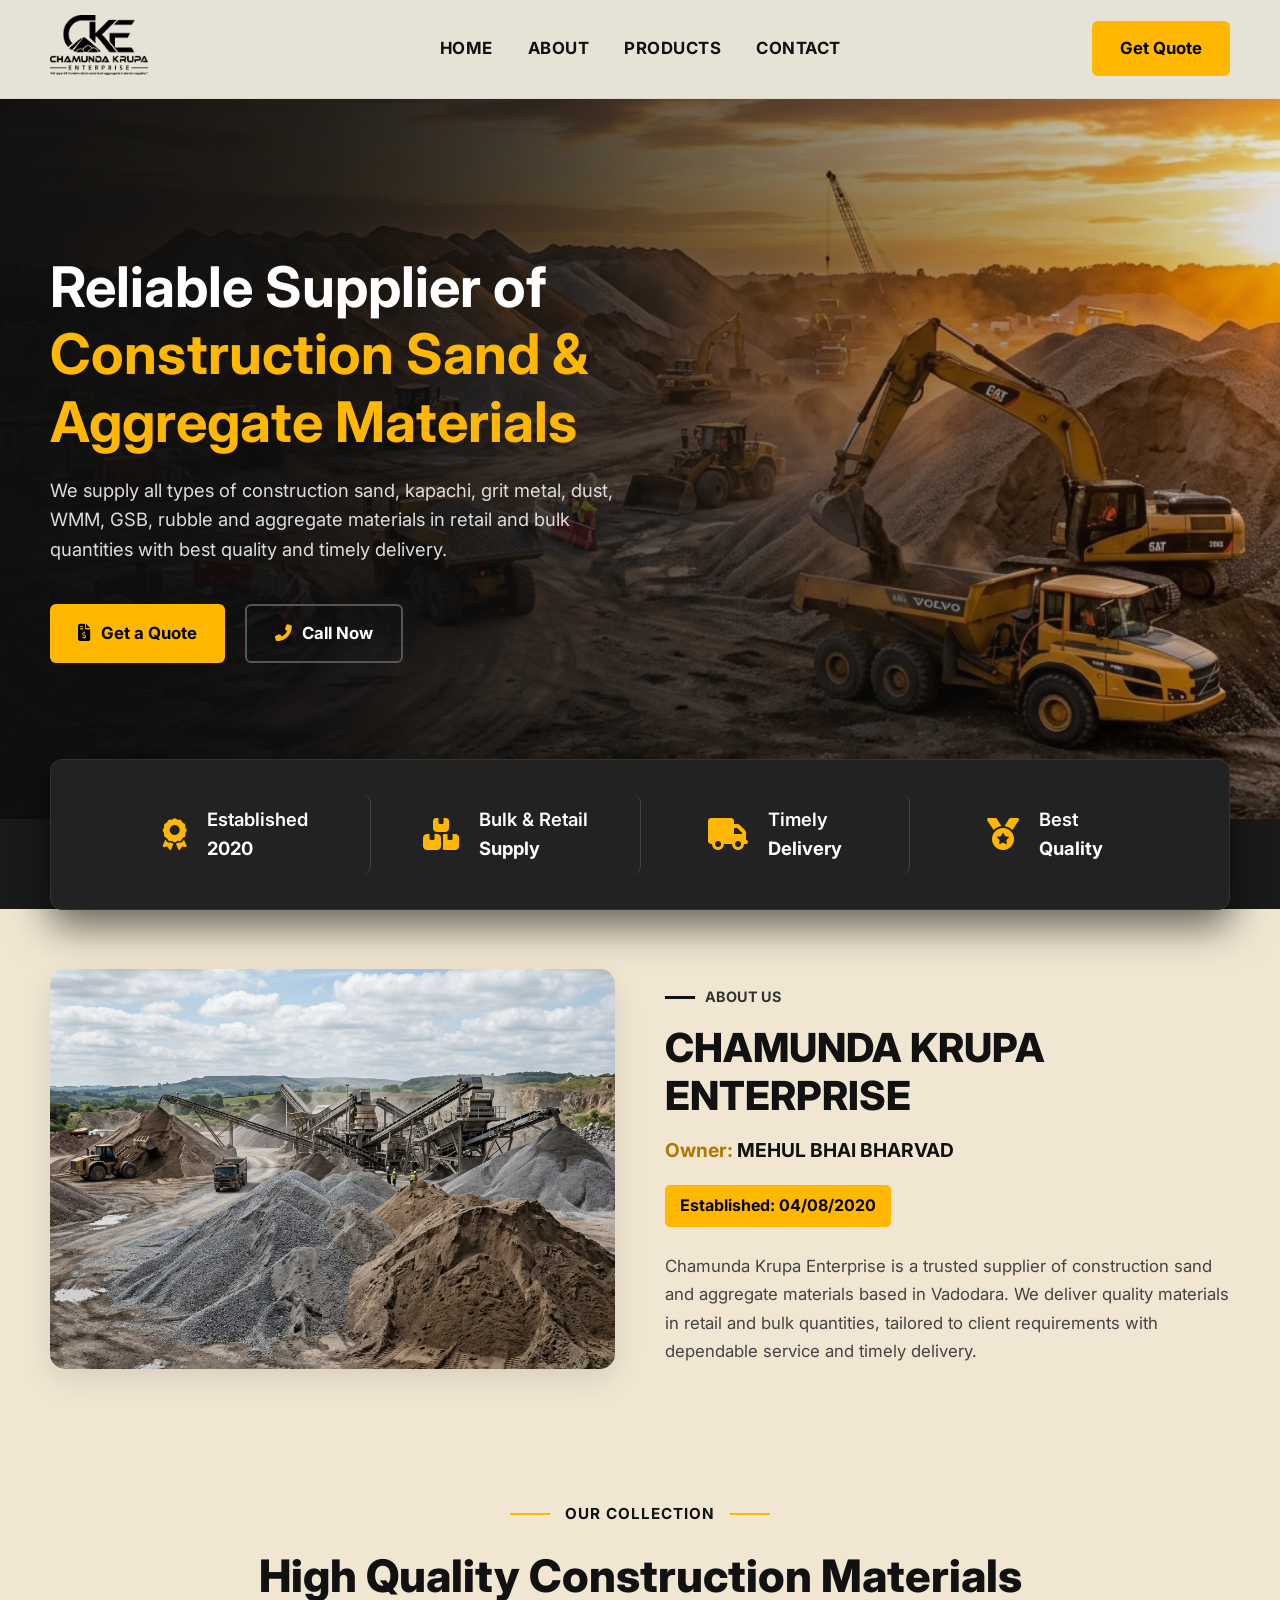
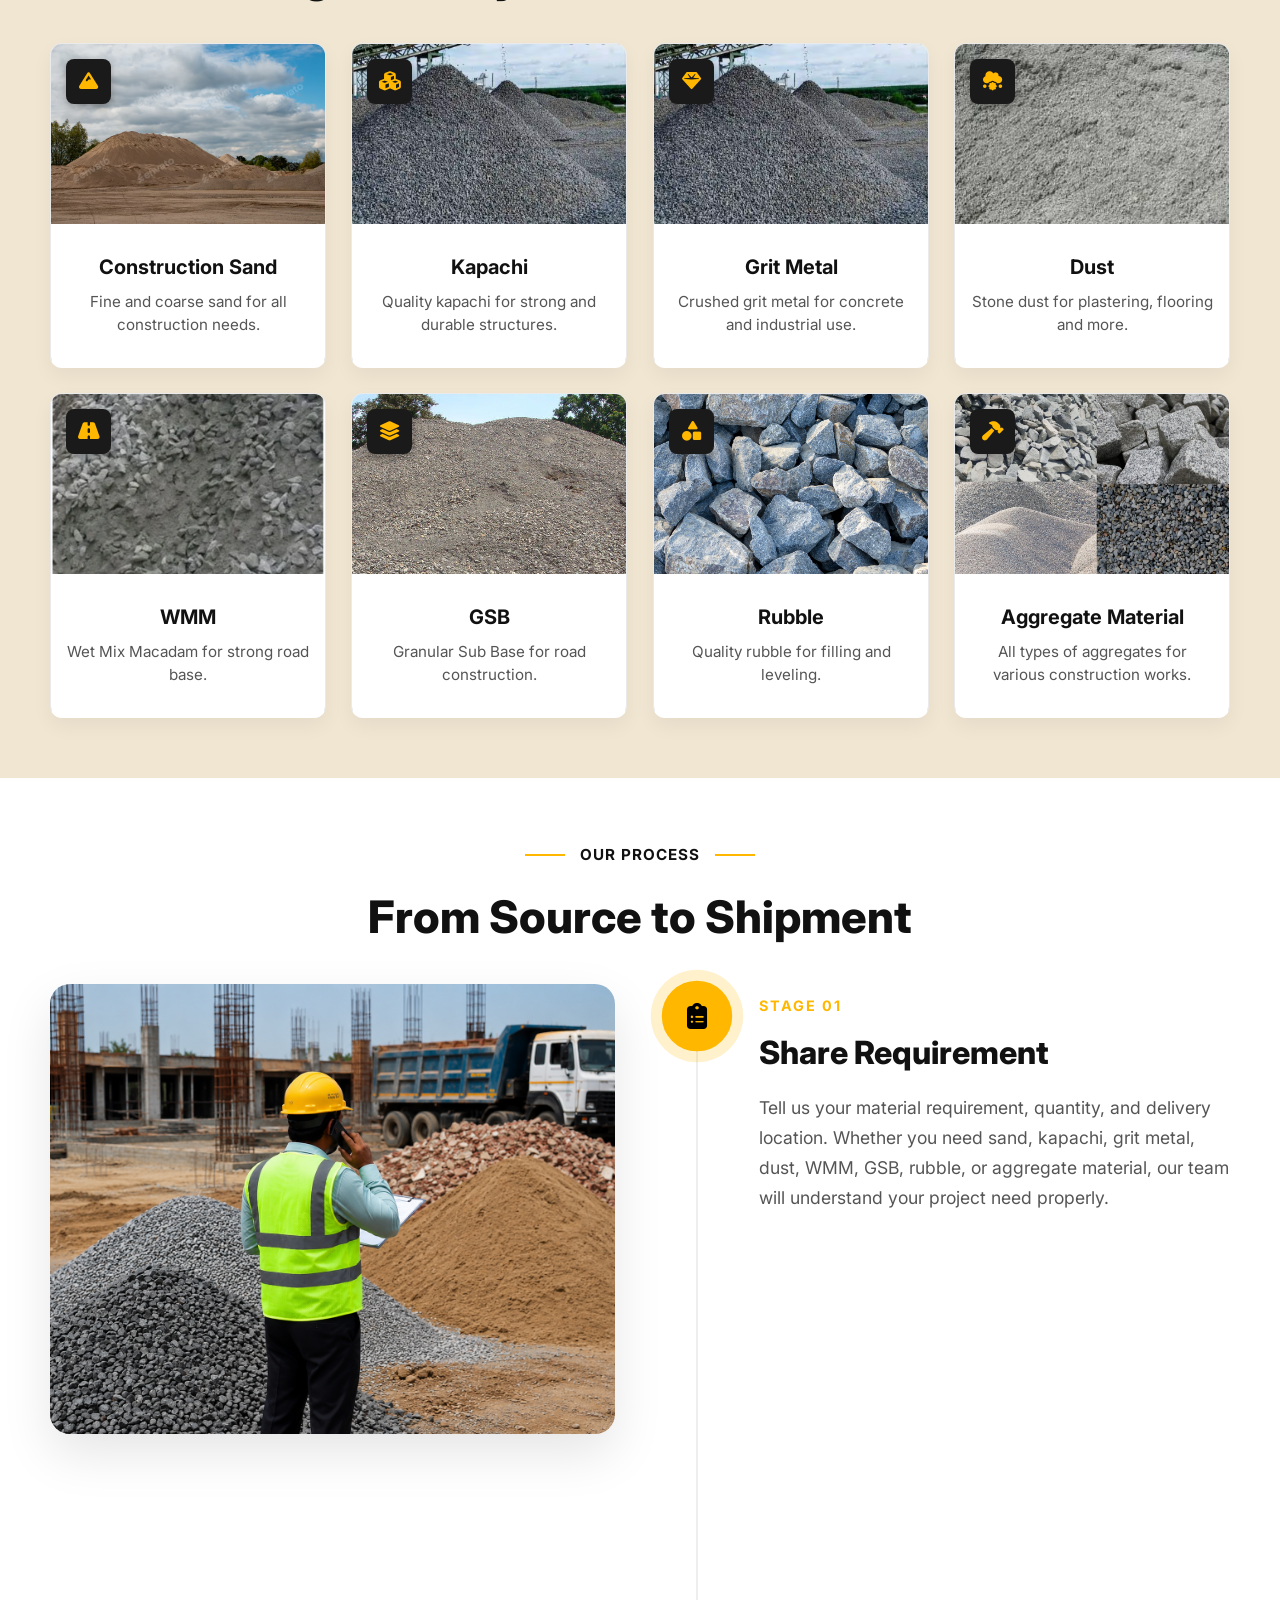
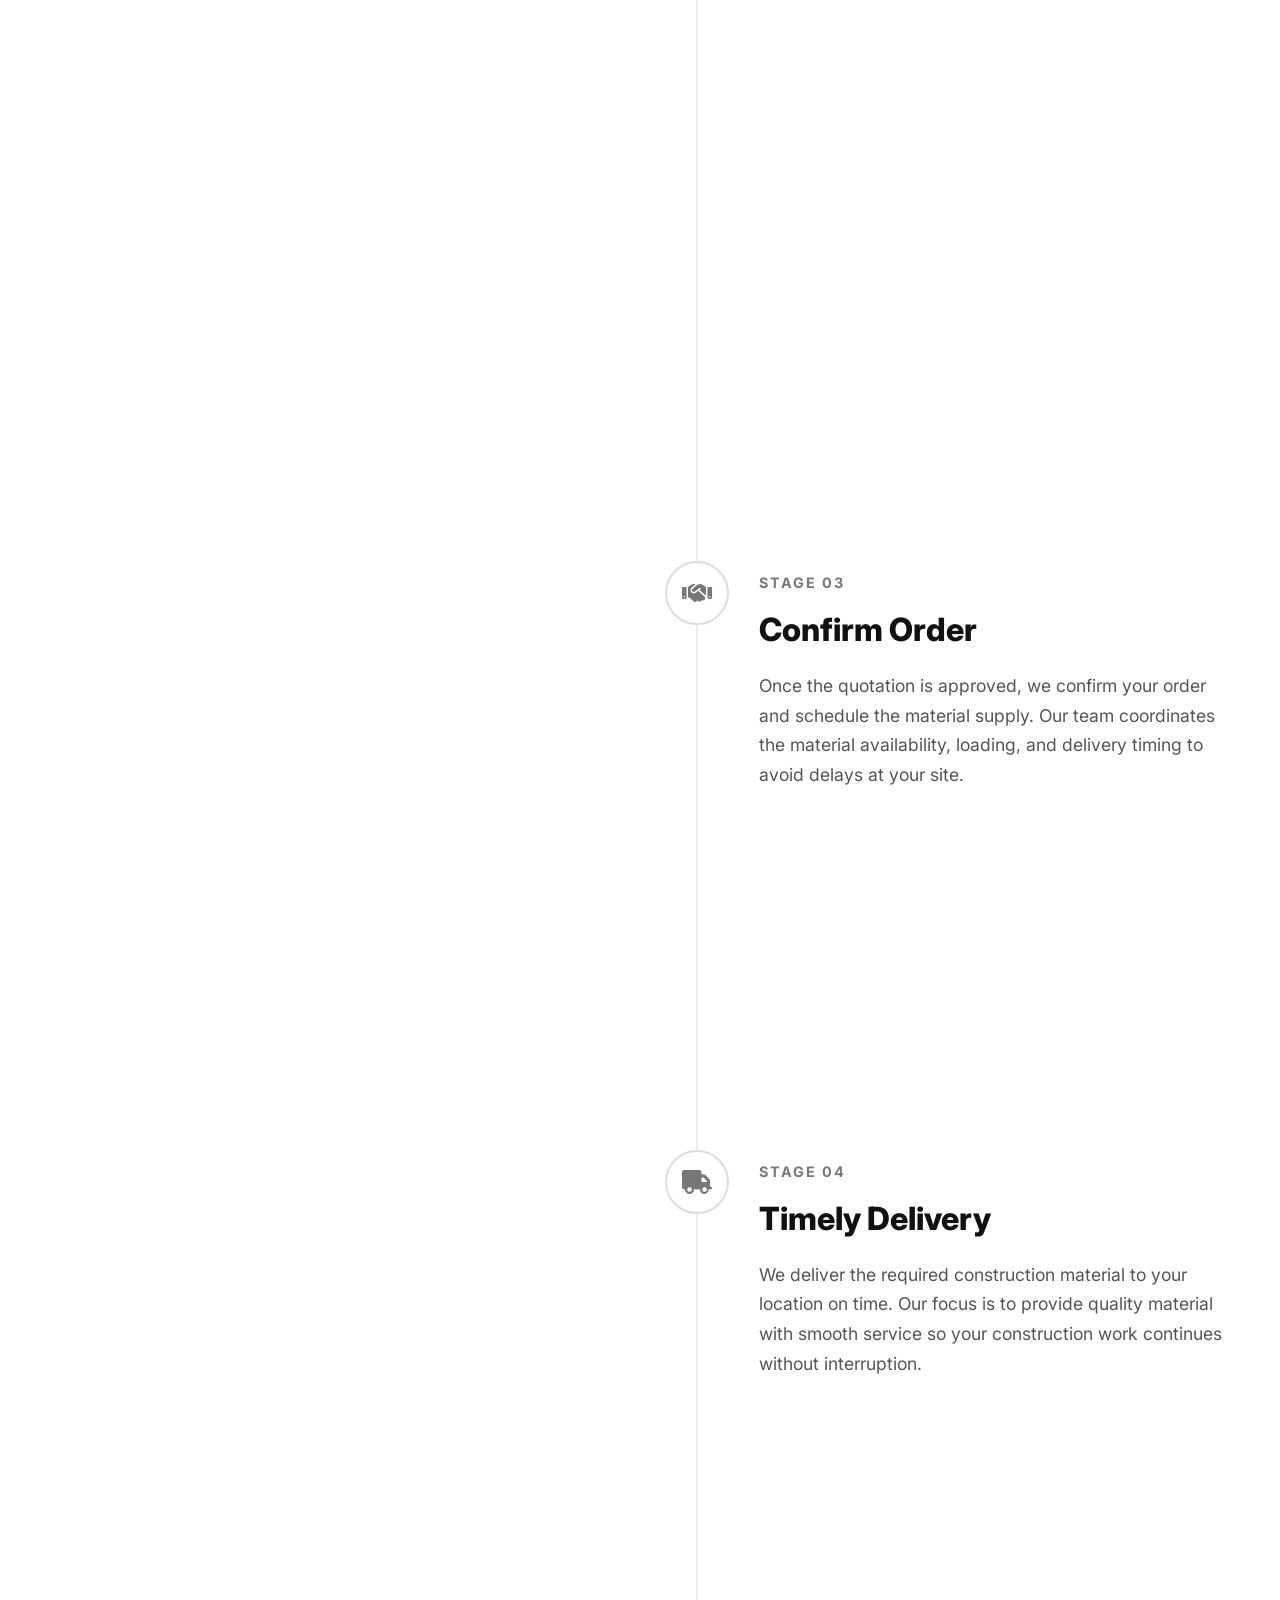
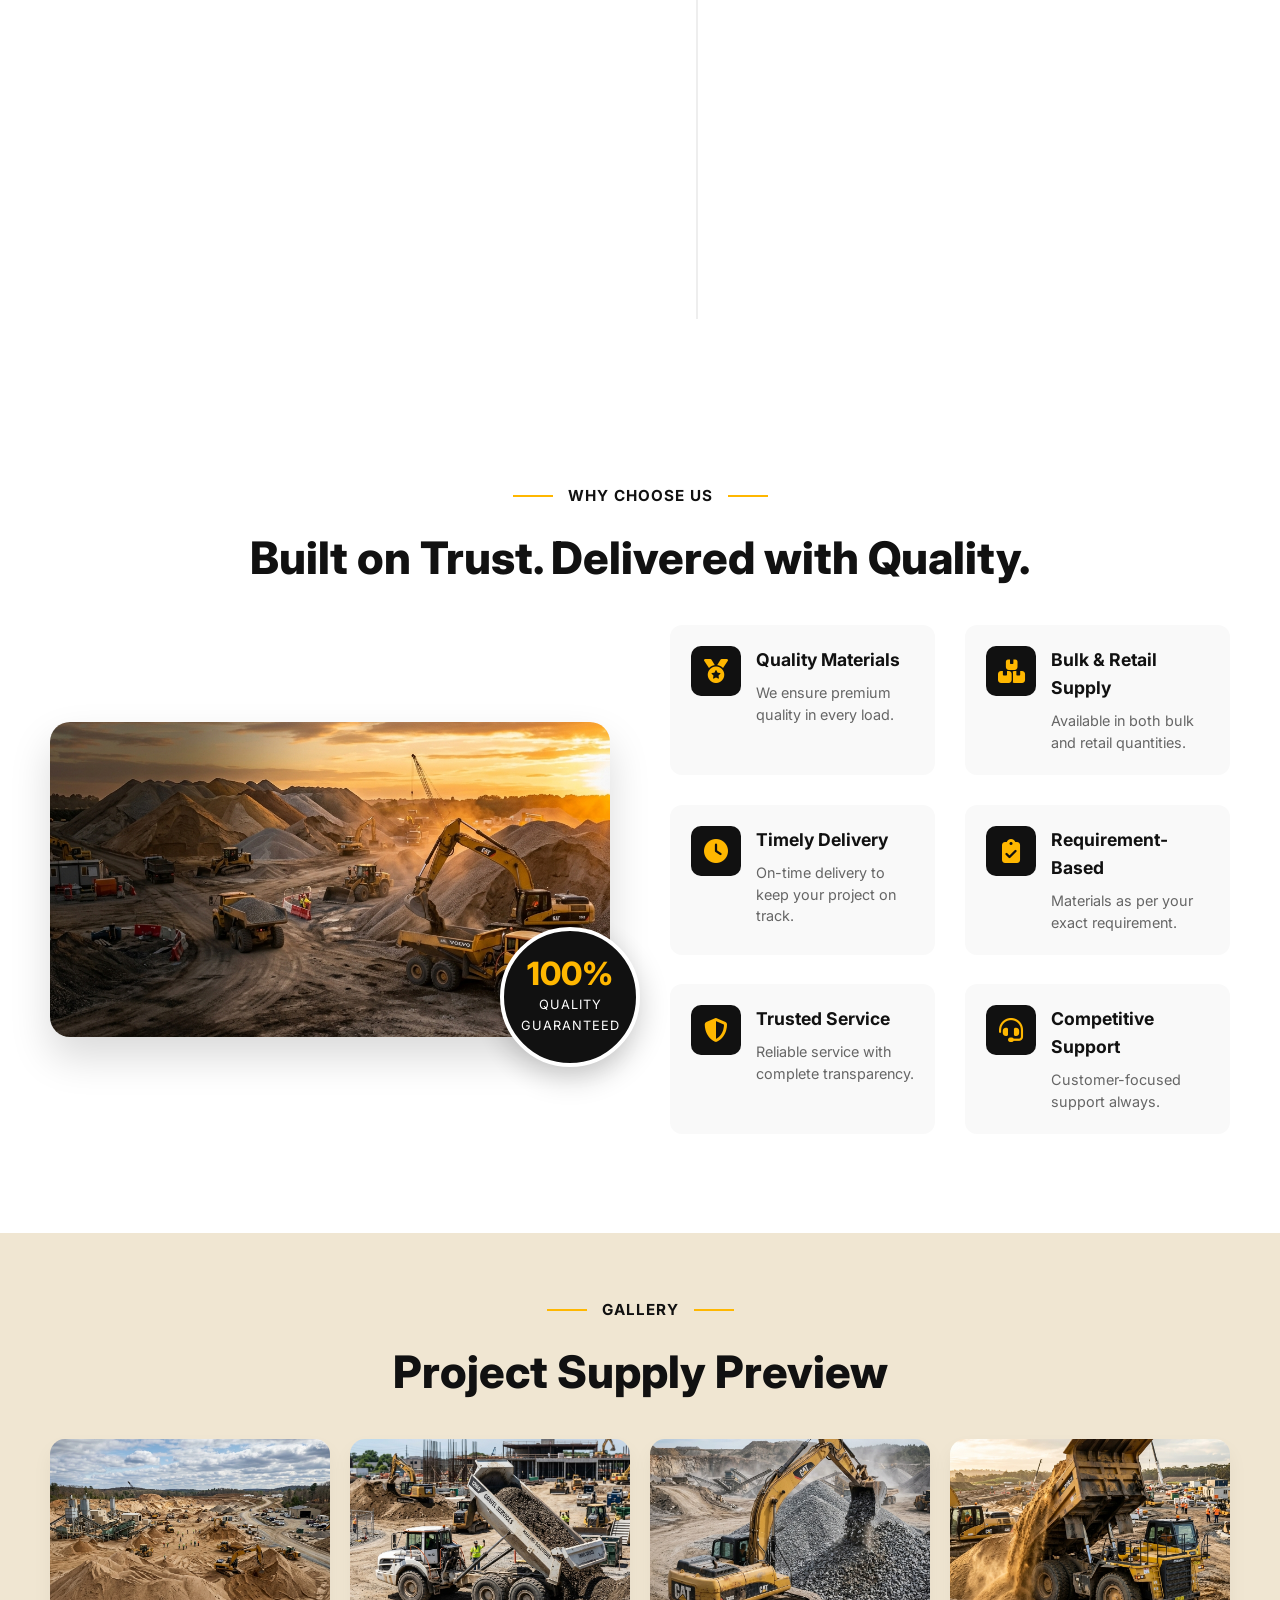
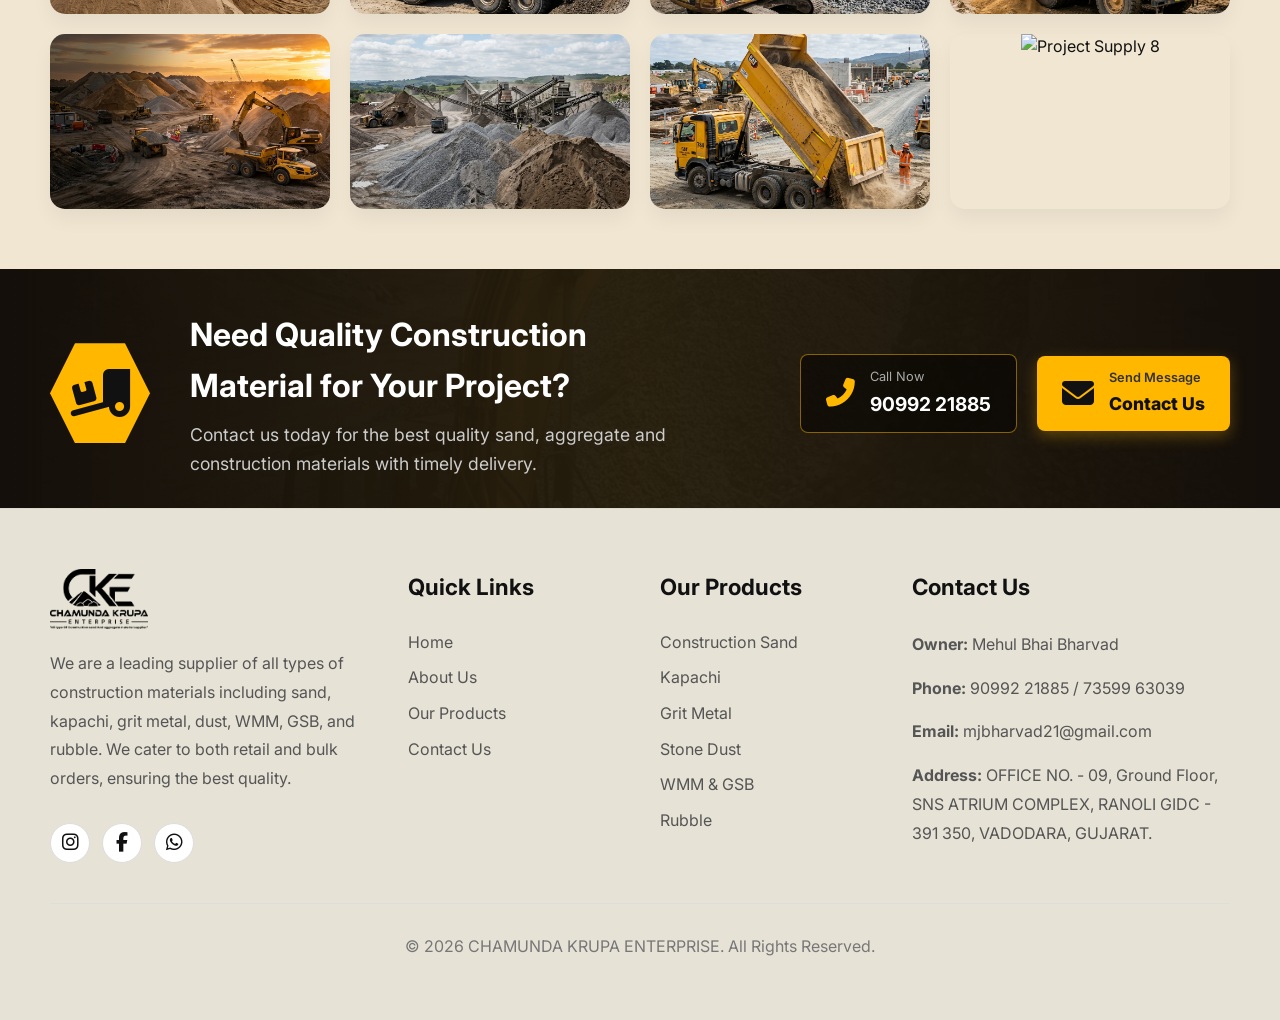
==== index.html @ cbb017e6 "done" ====
<!DOCTYPE html>
<html lang="en">

<head>
    <meta charset="UTF-8">
    <meta name="viewport" content="width=device-width, initial-scale=1.0">
    <title>CHAMUNDA KRUPA ENTERPRISE - Reliable Supplier of Construction Materials</title>
    <meta name="description"
        content="Leading supplier of construction sand, kapachi, grit metal, dust, WMM, GSB, rubble and aggregate materials.">
    <link rel="stylesheet" href="style.css?v=1.1">
    <!-- Font Awesome for Icons -->
    <link rel="stylesheet" href="https://cdnjs.cloudflare.com/ajax/libs/font-awesome/6.4.0/css/all.min.css">
</head>

<body>

    <!-- Header will be loaded here -->
    <div id="header-placeholder"></div>

    <main>
        <section class="hero" style="background-image: url('image and video/hero-bg.png');">
            <div class="hero-content">
                <h1>
                    Reliable Supplier of <br>
                    <span class="yellow">Construction Sand &</span>
                    <span class="yellow">Aggregate Materials</span>
                </h1>
                <p>We supply all types of construction sand, kapachi, grit metal, dust, WMM, GSB, rubble and aggregate
                    materials in retail and bulk quantities with best quality and timely delivery.</p>
                <div class="hero-buttons">
                    <a href="#contact" class="btn btn-primary"><i class="fas fa-file-invoice-dollar"></i> Get a
                        Quote</a>
                    <a href="tel:+919099221885" class="btn btn-outline"><i class="fas fa-phone-alt"></i> Call Now</a>
                </div>
            </div>
        </section>

        <div class="features-container">
            <div class="features-bar reveal reveal-up">
                <div class="feature-item">
                    <i class="fas fa-award fa-2x"></i>
                    <div class="feature-text">
                        <span class="sub">Established</span>
                        <span>2020</span>
                    </div>
                </div>
                <div class="feature-item">
                    <i class="fas fa-boxes fa-2x"></i>
                    <div class="feature-text">
                        <span class="sub">Bulk & Retail</span>
                        <span>Supply</span>
                    </div>
                </div>
                <div class="feature-item">
                    <i class="fas fa-truck fa-2x"></i>
                    <div class="feature-text">
                        <span class="sub">Timely</span>
                        <span>Delivery</span>
                    </div>
                </div>
                <div class="feature-item">
                    <i class="fas fa-medal fa-2x"></i>
                    <div class="feature-text">
                        <span class="sub">Best</span>
                        <span>Quality</span>
                    </div>
                </div>
            </div>
        </div>
        <section class="about-section" id="about">
            <div class="about-image reveal reveal-right">
                <img src="image and video/about-img.png" alt="Construction Materials">
            </div>
            <div class="about-content">
                <div class="about-label">ABOUT US</div>
                <h2>CHAMUNDA KRUPA ENTERPRISE</h2>
                <div class="about-owner"><span>Owner:</span> MEHUL BHAI BHARVAD</div>
                <div class="about-badge">Established: 04/08/2020</div>
                <p>Chamunda Krupa Enterprise is a trusted supplier of construction sand and aggregate materials based in
                    Vadodara. We deliver quality materials in retail and bulk quantities, tailored to client
                    requirements with dependable service and timely delivery.</p>
            </div>
        </section>

        <section class="about-section" id="about">
            <div class="about-container">
                <div class="section-header reveal reveal-up">
                    <div class="section-label">OUR COLLECTION</div>
                    <h2>High Quality Construction Materials</h2>
                </div>

                <div class="products-grid">
                    <!-- Sand -->
                    <div class="product-card reveal reveal-up">
                        <div class="product-image">
                            <div class="product-icon-box"><i class="fas fa-mountain"></i></div>
                            <img src="image and video/sand.png" alt="Construction Sand">
                        </div>
                        <div class="product-info">
                            <h3>Construction Sand</h3>
                            <p>Fine and coarse sand for all construction needs.</p>
                        </div>
                    </div>

                    <!-- Product 2 -->
                    <div class="product-card reveal reveal-up">
                        <div class="product-image">
                            <div class="product-icon-box"><i class="fas fa-cubes"></i></div>
                            <img src="image and video/kapachi.png" alt="Kapachi">
                        </div>
                        <div class="product-info">
                            <h3>Kapachi</h3>
                            <p>Quality kapachi for strong and durable structures.</p>
                        </div>
                    </div>

                    <!-- Product 3 -->
                    <div class="product-card reveal reveal-up">
                        <div class="product-image">
                            <div class="product-icon-box"><i class="fas fa-gem"></i></div>
                            <img src="image and video/kapachi.png" alt="Grit Metal">
                        </div>
                        <div class="product-info">
                            <h3>Grit Metal</h3>
                            <p>Crushed grit metal for concrete and industrial use.</p>
                        </div>
                    </div>

                    <!-- Product 4 -->
                    <div class="product-card reveal reveal-up">
                        <div class="product-image">
                            <div class="product-icon-box"><i class="fas fa-cloud-meatball"></i></div>
                            <img src="image and video/dust.png" alt="Dust">
                        </div>
                        <div class="product-info">
                            <h3>Dust</h3>
                            <p>Stone dust for plastering, flooring and more.</p>
                        </div>
                    </div>

                    <!-- Product 5 -->
                    <div class="product-card reveal reveal-up">
                        <div class="product-image">
                            <div class="product-icon-box"><i class="fas fa-road"></i></div>
                            <img src="image and video/wmm.png" alt="WMM">
                        </div>
                        <div class="product-info">
                            <h3>WMM</h3>
                            <p>Wet Mix Macadam for strong road base.</p>
                        </div>
                    </div>

                    <!-- Product 6 -->
                    <div class="product-card reveal reveal-up">
                        <div class="product-image">
                            <div class="product-icon-box"><i class="fas fa-layer-group"></i></div>
                            <img src="image and video/gsb.png" alt="GSB">
                        </div>
                        <div class="product-info">
                            <h3>GSB</h3>
                            <p>Granular Sub Base for road construction.</p>
                        </div>
                    </div>

                    <!-- Product 7 -->
                    <div class="product-card reveal reveal-up">
                        <div class="product-image">
                            <div class="product-icon-box"><i class="fas fa-shapes"></i></div>
                            <img src="image and video/rubble.png" alt="Rubble">
                        </div>
                        <div class="product-info">
                            <h3>Rubble</h3>
                            <p>Quality rubble for filling and leveling.</p>
                        </div>
                    </div>

                    <!-- Product 8 -->
                    <div class="product-card reveal reveal-up">
                        <div class="product-image">
                            <div class="product-icon-box"><i class="fas fa-hammer"></i></div>
                            <img src="image and video/mix product.png" alt="Aggregate Material">
                        </div>
                        <div class="product-info">
                            <h3>Aggregate Material</h3>
                            <p>All types of aggregates for various construction works.</p>
                        </div>
                    </div>
                </div>
        </section>

        <section class="process-section" id="process">
            <div class="section-header">
                <div class="section-label">OUR PROCESS</div>
                <h2>From Source to Shipment</h2>
            </div>
            <div class="process-container">
                <div class="process-left">
                    <div class="process-images-wrapper">
                        <img src="image and video/person.png" class="p-img active" id="pimg-1" alt="Share Requirement">
                        <img src="image and video/process-4.png" class="p-img" id="pimg-2" alt="Get Quote">
                        <img src="image and video/gallery-3.png" class="p-img" id="pimg-3" alt="Confirm Order">
                        <img src="image and video/process-4-new.png" class="p-img" id="pimg-4" alt="Timely Delivery">
                    </div>
                </div>
                <div class="process-right">
                    <div class="process-line"></div>
                    <div class="process-step" data-step="1">
                        <div class="step-indicator">
                            <div class="step-icon active"><i class="fas fa-clipboard-list"></i></div>
                        </div>
                        <div class="step-content">
                            <span class="step-num">STAGE 01</span>
                            <h3>Share Requirement</h3>
                            <p>Tell us your material requirement, quantity, and delivery location. Whether you need
                                sand, kapachi, grit metal, dust, WMM, GSB, rubble, or aggregate material, our team will
                                understand your project need properly.</p>
                        </div>
                    </div>
                    <div class="process-step" data-step="2">
                        <div class="step-indicator">
                            <div class="step-icon"><i class="fas fa-calculator"></i></div>
                        </div>
                        <div class="step-content">
                            <span class="step-num">STAGE 02</span>
                            <h3>Get Quote</h3>
                            <p>Based on your material type, quantity, and location, we provide a suitable quotation with
                                the best possible pricing. We make sure the quotation is clear, simple, and aligned with
                                your requirement.</p>
                        </div>
                    </div>
                    <div class="process-step" data-step="3">
                        <div class="step-indicator">
                            <div class="step-icon"><i class="fas fa-handshake"></i></div>
                        </div>
                        <div class="step-content">
                            <span class="step-num">STAGE 03</span>
                            <h3>Confirm Order</h3>
                            <p>Once the quotation is approved, we confirm your order and schedule the material supply.
                                Our team coordinates the material availability, loading, and delivery timing to avoid
                                delays at your site.</p>
                        </div>
                    </div>
                    <div class="process-step" data-step="4">
                        <div class="step-indicator">
                            <div class="step-icon"><i class="fas fa-truck"></i></div>
                        </div>
                        <div class="step-content">
                            <span class="step-num">STAGE 04</span>
                            <h3>Timely Delivery</h3>
                            <p>We deliver the required construction material to your location on time. Our focus is to
                                provide quality material with smooth service so your construction work continues without
                                interruption.</p>
                        </div>
                    </div>
                </div>
            </div>
        </section>

        <!-- Why Choose Us Section -->
        <section class="why-choose-us" id="why-choose">
            <div class="section-header reveal reveal-up">
                <div class="section-label">WHY CHOOSE US</div>
                <h2>Built on Trust. Delivered with Quality.</h2>
            </div>

            <div class="choose-container">
                <div class="choose-video-wrapper reveal reveal-left">
                    <div class="video-container">
                        <video autoplay loop muted playsinline poster="image and video/hero-bg.png" id="promo-video">
                            <source src="image and video/new construction.mov" type="video/quicktime">
                            <source src="image and video/new construction.mov" type="video/mp4">
                            Your browser does not support the video tag.
                        </video>
                    </div>
                    <div class="experience-badge">
                        <span class="exp-num">100%</span>
                        <span class="exp-text">Quality<br>Guaranteed</span>
                    </div>
                </div>

                <div class="choose-features reveal reveal-right">
                    <div class="choose-feature-card reveal reveal-up">
                        <div class="c-icon"><i class="fas fa-medal"></i></div>
                        <div class="c-content">
                            <h4>Quality Materials</h4>
                            <p>We ensure premium quality in every load.</p>
                        </div>
                    </div>

                    <div class="choose-feature-card reveal reveal-up">
                        <div class="c-icon"><i class="fas fa-boxes"></i></div>
                        <div class="c-content">
                            <h4>Bulk & Retail Supply</h4>
                            <p>Available in both bulk and retail quantities.</p>
                        </div>
                    </div>

                    <div class="choose-feature-card reveal reveal-up">
                        <div class="c-icon"><i class="fas fa-clock"></i></div>
                        <div class="c-content">
                            <h4>Timely Delivery</h4>
                            <p>On-time delivery to keep your project on track.</p>
                        </div>
                    </div>

                    <div class="choose-feature-card reveal reveal-up">
                        <div class="c-icon"><i class="fas fa-clipboard-check"></i></div>
                        <div class="c-content">
                            <h4>Requirement-Based</h4>
                            <p>Materials as per your exact requirement.</p>
                        </div>
                    </div>

                    <div class="choose-feature-card reveal reveal-up">
                        <div class="c-icon"><i class="fas fa-shield-alt"></i></div>
                        <div class="c-content">
                            <h4>Trusted Service</h4>
                            <p>Reliable service with complete transparency.</p>
                        </div>
                    </div>

                    <div class="choose-feature-card reveal reveal-up">
                        <div class="c-icon"><i class="fas fa-headset"></i></div>
                        <div class="c-content">
                            <h4>Competitive Support</h4>
                            <p>Customer-focused support always.</p>
                        </div>
                    </div>
                </div>
            </div>
        </section>

        <!-- Gallery Section -->
        <section class="gallery-section" id="gallery">
            <div class="section-header reveal reveal-up">
                <div class="section-label">GALLERY</div>
                <h2>Project Supply Preview</h2>
            </div>

            <div class="gallery-grid">
                <div class="gallery-item reveal reveal-up">
                    <img src="image and video/gallery-1.png" alt="Project Supply 1">
                </div>
                <div class="gallery-item reveal reveal-up">
                    <img src="image and video/gallery-2.png" alt="Project Supply 2">
                </div>
                <div class="gallery-item reveal reveal-up">
                    <img src="image and video/gallery-3.png" alt="Project Supply 3">
                </div>
                <div class="gallery-item reveal reveal-up">
                    <img src="image and video/process-4-new.png" alt="Project Supply 4">
                </div>
                <div class="gallery-item reveal reveal-up">
                    <img src="image and video/hero-bg.png" alt="Project Supply 5">
                </div>
                <div class="gallery-item reveal reveal-up">
                    <img src="image and video/about-img.png" alt="Project Supply 6">
                </div>
                <div class="gallery-item reveal reveal-up">
                    <img src="image and video/process-4.png" alt="Project Supply 7">
                </div>
                <div class="gallery-item reveal reveal-up">
                    <img src="image and video/construction.jpg" alt="Project Supply 8">
                </div>
            </div>
        </section>

        <!-- CTA Section -->
        <section class="cta-section">
            <div class="cta-bg" style="background-image: url('image and video/gallery-3.png');"></div>
            <div class="cta-overlay"></div>
            <div class="cta-container reveal reveal-up">
                <div class="cta-icon-badge">
                    <i class="fas fa-truck-loading"></i>
                </div>
                <div class="cta-content">
                    <h2>Need Quality Construction <br>
                        Material for Your Project?</h2>
                    <p>Contact us today for the best quality sand, aggregate and construction materials with timely
                        delivery.</p>
                </div>
                <div class="cta-buttons">
                    <a href="tel:+919099221885" class="cta-btn-outline">
                        <div class="cta-btn-icon"><i class="fas fa-phone-alt"></i></div>
                        <div class="cta-btn-text">
                            <span class="btn-sub">Call Now</span>
                            <span class="btn-main">90992 21885</span>
                        </div>
                    </a>
                    <a href="#contact" class="cta-btn-solid">
                        <div class="cta-btn-icon"><i class="fas fa-envelope"></i></div>
                        <div class="cta-btn-text">
                            <span class="btn-sub">Send Message</span>
                            <span class="btn-main">Contact Us</span>
                        </div>
                    </a>
                </div>
            </div>
        </section>

    </main>

    <!-- Footer will be loaded here -->
    <div id="footer-placeholder"></div>

    <script src="script.js"></script>
</body>

</html>
---- style.css ----
@import url('https://fonts.googleapis.com/css2?family=Inter:wght@400;600;700&display=swap');

:root {
  --primary-color: #ffb700;
  /* Yellow */
  --primary-hover: #e0a000;
  --text-color: #ffffff;
  --text-muted: #cccccc;
  --bg-color: #1a1a1a;
  --font-family: 'Inter', sans-serif;
}

* {
  margin: 0;
  padding: 0;
  box-sizing: border-box;
}

body {
  font-family: var(--font-family);
  background-color: var(--bg-color);
  color: var(--text-color);
  line-height: 1.6;
}

/* Header */
.main-header {
  background-color: #e6e2d6;
  padding: 15px 50px;
  display: flex;
  justify-content: space-between;
  align-items: center;
  border-bottom: 1px solid #dcd8cc;
  position: sticky;
  top: 0;
  z-index: 1000;
  box-shadow: 0 4px 15px rgba(0, 0, 0, 0.05);
}

.main-header .logo {
  flex: 1;
}

.main-header .logo img {
  height: 60px;
  object-fit: contain;
}

.centered-nav {
  flex: 2;
  display: flex;
  justify-content: center;
}

.main-header nav ul {
  list-style: none;
  display: flex;
  gap: 35px;
}

.main-header nav a {
  color: #111;
  text-decoration: none;
  font-weight: 700;
  transition: color 0.3s ease;
  font-size: 1.05rem;
  text-transform: uppercase;
  letter-spacing: 0.5px;
  position: relative;
  padding-bottom: 6px;
}

.main-header nav a::after {
  content: '';
  position: absolute;
  width: 0;
  height: 2px;
  bottom: 0;
  left: 0;
  background-color: var(--primary-color);
  transition: width 0.4s cubic-bezier(0.16, 1, 0.3, 1);
}

.main-header nav a:hover::after {
  width: 100%;
}

.main-header nav a:hover {
  color: #000;
}

.header-action {
  flex: 1;
  display: flex;
  justify-content: flex-end;
}

.header-btn {
  padding: 10px 25px;
  font-size: 0.95rem;
}

/* Hero Section */
.hero {
  position: relative;
  height: 80vh;
  min-height: 650px;
  display: flex;
  align-items: center;
  padding: 0 50px;
  background-size: cover;
  background-position: center;
}

.hero::before {
  content: '';
  position: absolute;
  top: 0;
  left: 0;
  width: 100%;
  height: 100%;
  background: linear-gradient(90deg, rgba(15, 15, 15, 0.95) 0%, rgba(15, 15, 15, 0.7) 45%, rgba(15, 15, 15, 0.1) 100%);
  z-index: 1;
}

.hero-content {
  position: relative;
  z-index: 2;
  max-width: 650px;
}

@keyframes fadeInUp {
  from {
    opacity: 0;
    transform: translateY(30px);
  }
  to {
    opacity: 1;
    transform: translateY(0);
  }
}

.hero h1 {
  font-size: 3.5rem;
  font-weight: 700;
  line-height: 1.2;
  margin-bottom: 20px;
  opacity: 0;
  animation: fadeInUp 1s cubic-bezier(0.16, 1, 0.3, 1) 0.1s forwards;
}

.hero h1 span.yellow {
  color: var(--primary-color);
  display: block;
}

.hero p {
  font-size: 1.15rem;
  color: #dddddd;
  margin-bottom: 40px;
  max-width: 580px;
  opacity: 0;
  animation: fadeInUp 1s cubic-bezier(0.16, 1, 0.3, 1) 0.3s forwards;
}

.hero-buttons {
  display: flex;
  gap: 20px;
  opacity: 0;
  animation: fadeInUp 1s cubic-bezier(0.16, 1, 0.3, 1) 0.5s forwards;
}

.btn {
  display: inline-flex;
  align-items: center;
  justify-content: center;
  gap: 10px;
  padding: 14px 28px;
  font-size: 1.05rem;
  font-weight: 700;
  border-radius: 6px;
  cursor: pointer;
  text-decoration: none;
  transition: all 0.3s ease;
}

.btn-primary {
  background-color: var(--primary-color);
  color: #000;
  border: none;
}

.btn-primary:hover {
  background-color: var(--primary-hover);
  transform: translateY(-2px);
}

.btn-outline {
  background-color: transparent;
  color: var(--text-color);
  border: 2px solid #555;
}

.btn-outline:hover {
  background-color: rgba(255, 255, 255, 0.05);
  border-color: #777;
}

.btn-outline i {
  color: var(--primary-color);
}

/* Features Bar */
.features-container {
  padding: 0 50px;
}

.features-bar {
  display: flex;
  justify-content: space-between;
  background-color: #222;
  padding: 35px 50px;
  border-radius: 12px;
  margin-top: -60px;
  position: relative;
  z-index: 3;
  box-shadow: 0 15px 40px rgba(0, 0, 0, 0.6);
  border: 1px solid #333;
}

.feature-item {
  display: flex;
  align-items: center;
  gap: 20px;
  flex: 1;
  justify-content: center;
  border-right: 1px solid #444;
  padding: 10px 15px;
  transition: all 0.3s cubic-bezier(0.16, 1, 0.3, 1);
  border-radius: 8px;
  cursor: pointer;
}

.feature-item:last-child {
  border-right: none;
}

.feature-item i {
  color: var(--primary-color);
  transition: transform 0.3s cubic-bezier(0.16, 1, 0.3, 1), color 0.3s ease;
}

.feature-item img {
  width: 45px;
  height: 45px;
  filter: invert(73%) sepia(87%) saturate(1476%) hue-rotate(359deg) brightness(101%) contrast(106%);
  /* Approximation of yellow */
}

.feature-text span {
  display: block;
  font-weight: 700;
  font-size: 1.15rem;
  transition: color 0.3s ease;
}

.feature-text span.sub {
  font-weight: 600;
  font-size: 1.15rem;
  color: #fff;
  transition: color 0.3s ease;
}

.feature-item:hover {
  background-color: rgba(255, 255, 255, 0.05);
  transform: translateY(-5px);
  box-shadow: 0 5px 15px rgba(0, 0, 0, 0.2);
}

.feature-item:hover i {
  transform: scale(1.15) rotate(5deg);
  color: #fff;
}

.feature-item:hover .feature-text span {
  color: var(--primary-color);
}

.feature-item:hover .feature-text span.sub {
  color: #fff;
}

/* About Section */
.about-section {
  display: flex;
  gap: 50px;
  padding: 60px 50px;
  background-color: #f0e6d2;
  /* Soft light tan background */
  color: #111;
  align-items: center;
  margin-top: 0;
}

.about-image {
  flex: 1;
}

.about-image img {
  width: 100%;
  height: auto;
  border-radius: 15px;
  box-shadow: 0 10px 30px rgba(0, 0, 0, 0.1);
  object-fit: cover;
  max-height: 400px;
}

.about-content {
  flex: 1;
}

.about-label {
  display: inline-flex;
  align-items: center;
  gap: 10px;
  font-weight: 700;
  font-size: 0.9rem;
  color: #333;
  margin-bottom: 15px;
  text-transform: uppercase;
}

.about-label::before {
  content: '';
  display: inline-block;
  width: 30px;
  height: 3px;
  background-color: #111;
}

.about-content h2 {
  font-size: 2.5rem;
  font-weight: 800;
  margin-bottom: 15px;
  line-height: 1.2;
}

.about-owner {
  font-size: 1.2rem;
  font-weight: 700;
  margin-bottom: 20px;
}

.about-owner span {
  color: #b37700;
  /* Darker golden brown */
}

.about-badge {
  display: inline-block;
  background-color: var(--primary-color);
  color: #000;
  font-weight: 700;
  padding: 8px 15px;
  border-radius: 5px;
  margin-bottom: 25px;
  font-size: 1rem;
}

.about-content p {
  color: #444;
  font-size: 1.05rem;
  line-height: 1.7;
}

@media (max-width: 992px) {
  .about-section {
    flex-direction: column;
  }
}

/* Products Section */
.products-section {
  padding: 50px 50px 80px 50px;
  background-color: #f0e6d2;
  /* Soft light tan background */
  color: #111;
  text-align: center;
}

.section-header {
  text-align: center;
  margin-bottom: 30px;
}

.section-label {
  display: inline-flex;
  align-items: center;
  gap: 15px;
  font-weight: 700;
  font-size: 0.95rem;
  color: #111;
  margin-bottom: 15px;
  text-transform: uppercase;
  letter-spacing: 1px;
}

.section-label::before,
.section-label::after {
  content: '';
  display: inline-block;
  width: 40px;
  height: 2px;
  background-color: var(--primary-color);
}

.section-header h2 {
  font-size: 2.8rem;
  font-weight: 800;
  color: #111;
}

.about-container {
  width: 100%;
  max-width: 1400px;
  margin: 0 auto;
  text-align: center;
}

.products-grid {
  display: grid;
  grid-template-columns: repeat(4, 1fr);
  gap: 25px;
  max-width: 1400px;
  margin: 0 auto;
  grid-auto-rows: 1fr;
  width: 100%;
}

.product-card {
  background-color: #fff;
  border-radius: 12px;
  overflow: hidden;
  box-shadow: 0 8px 20px rgba(0, 0, 0, 0.05);
  transition: all 0.4s cubic-bezier(0.175, 0.885, 0.32, 1.275);
  border: 1px solid #eaeaea;
  border-bottom: 4px solid transparent;
  display: flex;
  flex-direction: column;
  height: 100%;
}

.product-card:hover {
  transform: translateY(-8px);
  box-shadow: 0 15px 35px rgba(0, 0, 0, 0.12);
  border-bottom: 4px solid var(--primary-color);
}

.product-image {
  position: relative;
  height: 180px;
  width: 100%;
  overflow: hidden;
  flex-shrink: 0;
}

.product-img {
  position: relative;
  height: 180px;
  width: 100%;
  overflow: hidden;
  flex-shrink: 0;
}

.product-image img {
  width: 100%;
  height: 100%;
  object-fit: cover;
  transition: transform 0.6s ease;
}

.product-card:hover .product-image img {
  transform: scale(1.1);
}

.product-icon-box {
  position: absolute;
  top: 15px;
  left: 15px;
  background-color: #1a1a1a;
  color: var(--primary-color);
  width: 45px;
  height: 45px;
  display: flex;
  align-items: center;
  justify-content: center;
  border-radius: 8px;
  font-size: 1.2rem;
  box-shadow: 0 4px 10px rgba(0, 0, 0, 0.3);
  z-index: 2;
}

.product-icon-box i {
  transition: transform 0.4s cubic-bezier(0.175, 0.885, 0.32, 1.275);
}

.product-card:hover .product-icon-box i {
  transform: scale(1.3) rotate(10deg);
}

.product-info {
  padding: 25px 15px;
  text-align: center;
  flex-grow: 1;
  display: flex;
  flex-direction: column;
  justify-content: center;
  min-height: 140px;
}

.product-info h3 {
  font-size: 1.25rem;
  font-weight: 700;
  margin-bottom: 8px;
  color: #111;
  transition: color 0.3s ease;
}

.product-card:hover .product-info h3 {
  color: #b37700;
}

.product-info p {
  color: #555;
  font-size: 0.95rem;
  line-height: 1.5;
}

/* Process Section */
.process-section {
  padding: 60px 50px;
  background-color: #fff;
  color: #111;
  position: relative;
}

.process-container {
  display: flex;
  gap: 50px;
  max-width: 1300px;
  margin: 0 auto;
  align-items: flex-start;
}

.process-left {
  flex: 1;
  position: sticky;
  top: 150px;
  height: 50vh;
  /* Reduced from 70vh */
  min-height: 400px;
  /* Reduced from 500px */
  max-height: 450px;
  /* Added max height */
  border-radius: 20px;
  overflow: hidden;
  box-shadow: 0 20px 50px rgba(0, 0, 0, 0.1);
}

.process-images-wrapper {
  position: relative;
  width: 100%;
  height: 100%;
}

.p-img {
  position: absolute;
  top: 0;
  left: 0;
  width: 100%;
  height: 100%;
  object-fit: cover;
  opacity: 0;
  transform: scale(1.05);
  transition: opacity 0.8s ease, transform 0.8s ease;
}

.p-img.active {
  opacity: 1;
  transform: scale(1);
}

.process-right {
  flex: 1;
  padding-bottom: 20vh;
  /* Extra space to scroll past the last step */
  position: relative;
}

.process-line {
  position: absolute;
  left: 31px;
  top: 50px;
  bottom: 0;
  width: 2px;
  background-color: #eee;
  z-index: 1;
}

.process-step {
  display: flex;
  gap: 30px;
  margin-bottom: 40vh;
  /* Increased spacing */
  opacity: 0;
  /* Changed from 0.4 so inactive steps are completely hidden */
  transition: opacity 0.6s ease, transform 0.6s ease;
  transform: translateY(50px);
  /* Changed from translateX to slide up */
  position: relative;
  z-index: 2;
}

.process-step.active {
  opacity: 1;
  transform: translateY(0);
  /* Changed to translateY(0) */
}

.step-indicator {
  position: relative;
}

.step-icon {
  width: 64px;
  height: 64px;
  border-radius: 50%;
  background-color: #fff;
  border: 2px solid #ddd;
  display: flex;
  align-items: center;
  justify-content: center;
  font-size: 1.5rem;
  color: #777;
  transition: all 0.5s ease;
  position: relative;
  z-index: 2;
}

.process-step.active .step-icon {
  border-color: var(--primary-color);
  background-color: var(--primary-color);
  color: #000;
  box-shadow: 0 0 0 10px rgba(255, 183, 0, 0.2);
  transform: scale(1.1);
}

.step-content {
  flex: 1;
  padding-top: 10px;
}

.step-num {
  font-weight: 700;
  color: #777;
  letter-spacing: 2px;
  font-size: 0.9rem;
  display: block;
  margin-bottom: 10px;
  transition: color 0.5s ease;
}

.process-step.active .step-num {
  color: var(--primary-color);
}

.step-content h3 {
  font-size: 2rem;
  font-weight: 800;
  margin-bottom: 15px;
  color: #111;
}

.step-content p {
  font-size: 1.1rem;
  line-height: 1.7;
  color: #555;
}

@media (max-width: 992px) {
  .process-container {
    flex-direction: column;
  }

  .process-left {
    position: relative;
    top: 0;
    height: 320px;
    width: 100%;
    margin-bottom: 50px;
  }

  /* Force static process image behavior on mobile (only show Stage 3 image) */
  #pimg-3 {
    opacity: 1 !important;
    transform: scale(1) !important;
  }

  #pimg-1,
  #pimg-2,
  #pimg-4 {
    display: none !important;
  }

  .process-step {
    margin-bottom: 50px;
    opacity: 1;
    transform: none;
  }

  .process-line {
    display: none;
  }
}

/* Why Choose Us Section */
.why-choose-us {
  padding: 100px 50px;
  background-color: #fff;
  color: #111;
}

.choose-container {
  display: flex;
  gap: 60px;
  max-width: 1400px;
  margin: 0 auto;
  align-items: center;
}

.choose-video-wrapper {
  flex: 1;
  position: relative;
}

.video-container {
  position: relative;
  border-radius: 20px;
  overflow: hidden;
  box-shadow: 0 20px 40px rgba(0, 0, 0, 0.15);
  aspect-ratio: 16/9;
}

.video-container video {
  width: 100%;
  height: 100%;
  object-fit: cover;
  display: block;
}

.experience-badge {
  position: absolute;
  bottom: -30px;
  right: -30px;
  background-color: #111;
  color: #fff;
  padding: 30px;
  border-radius: 50%;
  width: 140px;
  height: 140px;
  display: flex;
  flex-direction: column;
  align-items: center;
  justify-content: center;
  text-align: center;
  box-shadow: 0 10px 30px rgba(0, 0, 0, 0.2);
  border: 4px solid #fff;
  z-index: 2;
  transition: transform 0.4s ease;
}

.choose-video-wrapper:hover .experience-badge {
  transform: translateY(-10px) rotate(5deg);
}

.exp-num {
  font-size: 2rem;
  font-weight: 800;
  color: var(--primary-color);
  line-height: 1;
}

.exp-text {
  font-size: 0.8rem;
  text-transform: uppercase;
  letter-spacing: 1px;
  margin-top: 5px;
}

.choose-features {
  flex: 1;
  display: grid;
  grid-template-columns: repeat(2, 1fr);
  gap: 30px;
}

.choose-feature-card {
  display: flex;
  gap: 15px;
  padding: 20px;
  background: #f9f9f9;
  border-radius: 12px;
  transition: all 0.4s ease;
  border: 1px solid transparent;
}

.choose-feature-card:hover {
  background: #fff;
  transform: translateY(-5px);
  box-shadow: 0 10px 25px rgba(0, 0, 0, 0.08);
  border-color: #eee;
}

.c-icon {
  width: 50px;
  height: 50px;
  background-color: #111;
  color: var(--primary-color);
  border-radius: 10px;
  display: flex;
  align-items: center;
  justify-content: center;
  font-size: 1.5rem;
  flex-shrink: 0;
  transition: transform 0.4s cubic-bezier(0.175, 0.885, 0.32, 1.275), background-color 0.4s ease;
}

.choose-feature-card:hover .c-icon {
  transform: scale(1.1) rotate(-10deg);
  background-color: var(--primary-color);
  color: #111;
}

.c-content h4 {
  font-size: 1.1rem;
  font-weight: 700;
  margin-bottom: 8px;
  color: #111;
}

.c-content p {
  font-size: 0.9rem;
  color: #666;
  line-height: 1.5;
}

@media (max-width: 1024px) {
  .choose-container {
    flex-direction: column;
  }

  .experience-badge {
    right: 20px;
    bottom: -20px;
  }
}

@media (max-width: 768px) {
  .choose-features {
    grid-template-columns: 1fr;
  }
}

/* Gallery Section */
.gallery-section {
  padding: 60px 50px;
  background-color: #f0e6d2;
  /* Light tan background */
  color: #111;
  text-align: center;
}

.gallery-grid {
  display: grid;
  grid-template-columns: repeat(4, 1fr);
  gap: 20px;
  max-width: 1400px;
  margin: 0 auto;
  margin-top: 20px;
}

.gallery-item {
  position: relative;
  border-radius: 15px;
  overflow: hidden;
  box-shadow: 0 10px 20px rgba(0, 0, 0, 0.05);
  transition: transform 0.4s ease, box-shadow 0.4s ease;
  aspect-ratio: 16 / 10;
}

.gallery-item img {
  width: 100%;
  height: 100%;
  object-fit: cover;
  transition: transform 0.6s ease;
}

.gallery-item:hover {
  transform: translateY(-5px);
  box-shadow: 0 15px 30px rgba(0, 0, 0, 0.15);
  z-index: 10;
}

.gallery-item:hover img {
  transform: scale(1.05);
}

@media (max-width: 1200px) {
  .gallery-grid {
    grid-template-columns: repeat(3, 1fr);
  }
}

@media (max-width: 900px) {
  .gallery-grid {
    grid-template-columns: repeat(2, 1fr);
  }
}

@media (max-width: 600px) {
  .gallery-grid {
    grid-template-columns: 1fr;
  }
}

/* Global Reveal Animations */
.reveal {
  opacity: 0;
  transition: opacity 1.2s cubic-bezier(0.16, 1, 0.3, 1), transform 1.2s cubic-bezier(0.16, 1, 0.3, 1);
  will-change: opacity, transform;
}

.reveal.active {
  opacity: 1;
  transform: translate(0, 0);
}

.reveal-up {
  transform: translateY(40px);
}

.reveal-left {
  transform: translateX(-40px);
}

.reveal-right {
  transform: translateX(40px);
}

/* Staggered Transition Delays for Products Grid */
.products-grid .product-card:nth-child(4n+1) { transition-delay: 0s; }
.products-grid .product-card:nth-child(4n+2) { transition-delay: 0.1s; }
.products-grid .product-card:nth-child(4n+3) { transition-delay: 0.2s; }
.products-grid .product-card:nth-child(4n+4) { transition-delay: 0.3s; }

/* Staggered Transition Delays for Gallery Grid */
.gallery-grid .gallery-item:nth-child(4n+1) { transition-delay: 0s; }
.gallery-grid .gallery-item:nth-child(4n+2) { transition-delay: 0.1s; }
.gallery-grid .gallery-item:nth-child(4n+3) { transition-delay: 0.2s; }
.gallery-grid .gallery-item:nth-child(4n+4) { transition-delay: 0.3s; }

/* Staggered Transition Delays for Choose Features */
.choose-features .choose-feature-card:nth-child(2n+1) { transition-delay: 0s; }
.choose-features .choose-feature-card:nth-child(2n+2) { transition-delay: 0.15s; }

/* CTA Section */
.cta-section {
  position: relative;
  padding: 40px 50px 30px 50px;
  background-color: #1a1a1a;
  overflow: hidden;
  margin: 0;
}

.cta-bg {
  position: absolute;
  top: 0;
  left: 0;
  right: 0;
  bottom: 0;
  background-size: cover;
  background-position: center;
  opacity: 0.3;
  z-index: 1;
}

.cta-overlay {
  position: absolute;
  top: 0;
  left: 0;
  right: 0;
  bottom: 0;
  background: linear-gradient(90deg, rgba(20, 15, 10, 1) 0%, rgba(40, 30, 10, 0.85) 50%, rgba(20, 15, 10, 1) 100%);
  z-index: 2;
}

.cta-container {
  position: relative;
  z-index: 3;
  max-width: 1400px;
  margin: 0 auto;
  display: flex;
  align-items: center;
  gap: 40px;
  justify-content: space-between;
}

.cta-icon-badge {
  background-color: var(--primary-color);
  width: 100px;
  height: 100px;
  display: flex;
  align-items: center;
  justify-content: center;
  font-size: 3rem;
  color: #111;
  clip-path: polygon(25% 0%, 75% 0%, 100% 50%, 75% 100%, 25% 100%, 0% 50%);
  flex-shrink: 0;
  transition: transform 0.4s ease;
}

.cta-section:hover .cta-icon-badge {
  transform: scale(1.05) rotate(10deg);
}

.cta-content {
  flex: 1;
  color: #fff;
}

.cta-content h2 {
  font-size: 2rem;
  font-weight: 700;
  margin-bottom: 10px;
  color: #fff;
}

.cta-content p {
  font-size: 1.1rem;
  color: #ccc;
  max-width: 800px;
}

.cta-buttons {
  display: flex;
  gap: 20px;
  align-items: center;
}

.cta-btn-outline,
.cta-btn-solid {
  display: flex;
  align-items: center;
  gap: 15px;
  padding: 12px 25px;
  border-radius: 8px;
  text-decoration: none;
  transition: all 0.3s ease;
}

.cta-btn-outline {
  border: 1px solid rgba(255, 183, 0, 0.5);
  background: rgba(0, 0, 0, 0.5);
  backdrop-filter: blur(5px);
}

.cta-btn-outline:hover {
  border-color: var(--primary-color);
  background: rgba(255, 183, 0, 0.1);
  transform: translateY(-3px);
}

.cta-btn-outline .cta-btn-icon {
  color: var(--primary-color);
  font-size: 1.8rem;
}

.cta-btn-outline .btn-sub {
  color: #aaa;
  display: block;
  font-size: 0.8rem;
  margin-bottom: 2px;
}

.cta-btn-outline .btn-main {
  color: #fff;
  font-weight: 700;
  font-size: 1.2rem;
}

.cta-btn-solid {
  background: var(--primary-color);
  color: #111;
  box-shadow: 0 5px 15px rgba(255, 183, 0, 0.3);
}

.cta-btn-solid:hover {
  background: var(--primary-hover);
  transform: translateY(-3px);
  box-shadow: 0 8px 25px rgba(255, 183, 0, 0.4);
}

.cta-btn-solid .cta-btn-icon {
  color: #111;
  font-size: 2rem;
}

.cta-btn-solid .btn-sub {
  color: #333;
  display: block;
  font-size: 0.8rem;
  margin-bottom: 2px;
  font-weight: 600;
}

.cta-btn-solid .btn-main {
  color: #111;
  font-weight: 800;
  font-size: 1.1rem;
}

@media (max-width: 1100px) {
  .cta-container {
    flex-direction: column;
    text-align: center;
    gap: 30px;
  }
}

@media (max-width: 600px) {
  .cta-buttons {
    flex-direction: column;
    width: 100%;
  }

  .cta-btn-outline,
  .cta-btn-solid {
    width: 100%;
    justify-content: center;
  }
}

footer {
  background-color: #e6e2d6;
  padding: 60px 50px;
  border-top: 1px solid #dcd8cc;
  margin-top: 0;
}

.footer-logo {
  height: 60px;
  object-fit: contain;
  margin-bottom: 20px;
  display: block;
}

.footer-first {
  text-align: left !important;
  display: flex;
  flex-direction: column;
  align-items: flex-start;
}

.footer-first .footer-logo {
  display: block;
  margin: 0 0 20px 0;
}

.footer-first p {
  text-align: left;
}

.footer-about-text {
  max-width: 320px;
}

.footer-socials {
  display: flex;
  gap: 12px;
  margin-top: 15px;
}

.footer-socials a {
  display: inline-flex !important;
  align-items: center;
  justify-content: center;
  width: 40px;
  height: 40px;
  border-radius: 50%;
  background-color: #fff;
  color: #111 !important;
  font-size: 1.2rem;
  transition: all 0.3s cubic-bezier(0.16, 1, 0.3, 1);
  margin-bottom: 0 !important;
  border: 1px solid #ddd;
}

.footer-socials a:hover {
  background-color: var(--primary-color) !important;
  color: #000 !important;
  transform: translateY(-3px);
  box-shadow: 0 5px 15px rgba(0, 0, 0, 0.1);
  border-color: var(--primary-color);
}

.footer-contact a {
  display: inline !important;
  margin: 0 !important;
  color: inherit !important;
  transition: color 0.3s ease;
}

.footer-contact a:hover {
  color: var(--primary-color) !important;
}

.footer-content {
  display: grid;
  grid-template-columns: 1.5fr 1fr 1fr 1.5fr;
  gap: 40px;
}

.footer-section h3 {
  color: #111;
  margin-bottom: 25px;
  font-size: 1.4rem;
}

.footer-section p {
  color: #555;
  line-height: 1.8;
  margin-bottom: 15px;
}

.footer-section a {
  color: #555;
  text-decoration: none;
  display: block;
  margin-bottom: 10px;
}

.footer-section a:hover {
  color: var(--primary-color);
}

.footer-bottom {
  text-align: center;
  padding-top: 30px;
  margin-top: 40px;
  border-top: 1px solid #ddd;
  color: #777;
}

/* Responsive */
@media (max-width: 1200px) {
  .products-grid {
    grid-template-columns: repeat(3, 1fr);
    gap: 20px;
    grid-auto-rows: 1fr;
  }

  .product-card {
    height: 100%;
  }

  .product-image,
  .product-img {
    height: 160px;
  }
}

@media (max-width: 992px) {
  .footer-content {
    grid-template-columns: repeat(2, 1fr);
    gap: 30px;
  }

  .hero h1 {
    font-size: 2.8rem;
  }

  .features-bar {
    flex-wrap: wrap;
    gap: 20px;
  }

  .feature-item {
    border-right: none;
    min-width: 45%;
    justify-content: flex-start;
  }

  .products-grid {
    grid-template-columns: repeat(2, 1fr);
    gap: 18px;
    grid-auto-rows: 1fr;
  }

  .product-card {
    height: 100%;
  }

  .product-image,
  .product-img {
    height: 160px;
  }
}

@media (max-width: 768px) {
  .main-header {
    flex-direction: column;
    gap: 15px;
    padding: 15px;
  }

  .main-header nav ul {
    gap: 15px;
  }

  .main-header nav a {
    font-size: 0.95rem;
  }

  .header-action {
    display: none;
    /* Hide button on mobile to save space */
  }

  .about-section,
  .process-section,
  .why-choose-us,
  .gallery-section,
  .features-container {
    padding: 40px 20px;
  }

  .features-bar {
    padding: 25px 20px;
    margin-top: -30px;
  }

  .hero {
    height: 60vh;
    min-height: 450px;
    padding: 0 20px;
    display: flex;
    align-items: center;
  }

  .hero h1 {
    font-size: 2.2rem;
  }

  .footer-content {
    grid-template-columns: 1fr;
  }

  .products-grid {
    grid-template-columns: 1fr;
    gap: 15px;
    padding: 0 15px;
    grid-auto-rows: 1fr;
  }

  .product-card {
    height: 100%;
    min-height: 320px;
  }

  .product-image,
  .product-img {
    height: 140px;
  }

  .product-info {
    padding: 20px 12px;
  }

  .cta-section {
    padding: 40px 20px 30px 20px;
  }

  .cta-container {
    flex-direction: column;
    gap: 20px;
  }

  .cta-buttons {
    flex-direction: column;
    width: 100%;
  }

  .cta-btn-outline,
  .cta-btn-solid {
    width: 100%;
    justify-content: center;
  }
}

@media (max-width: 480px) {
  .main-header {
    padding: 10px;
  }

  .hero {
    padding: 0 20px;
  }

  .hero h1 {
    font-size: 1.8rem;
  }

  .features-bar {
    padding: 20px;
    flex-direction: column;
  }

  .feature-item {
    min-width: 100%;
    justify-content: flex-start;
  }

  .products-grid {
    gap: 12px;
    padding: 0 10px;
    grid-auto-rows: 1fr;
  }

  .product-card {
    height: 100%;
    min-height: 300px;
  }

  .product-image,
  .product-img {
    height: 120px;
  }

  .section-header h2 {
    font-size: 2rem;
  }

  .cta-section {
    padding: 30px 15px 25px 15px;
  }

  .cta-icon-badge {
    width: 80px;
    height: 80px;
    font-size: 2.5rem;
  }

  .cta-content h2 {
    font-size: 1.5rem;
  }

  .cta-content p {
    font-size: 0.95rem;
  }

  .experience-badge {
    width: 100px;
    height: 100px;
    padding: 15px;
    right: 10px;
    bottom: -15px;
    border-width: 3px;
  }

  .exp-num {
    font-size: 1.5rem;
  }

  .exp-text {
    font-size: 0.65rem;
  }
}
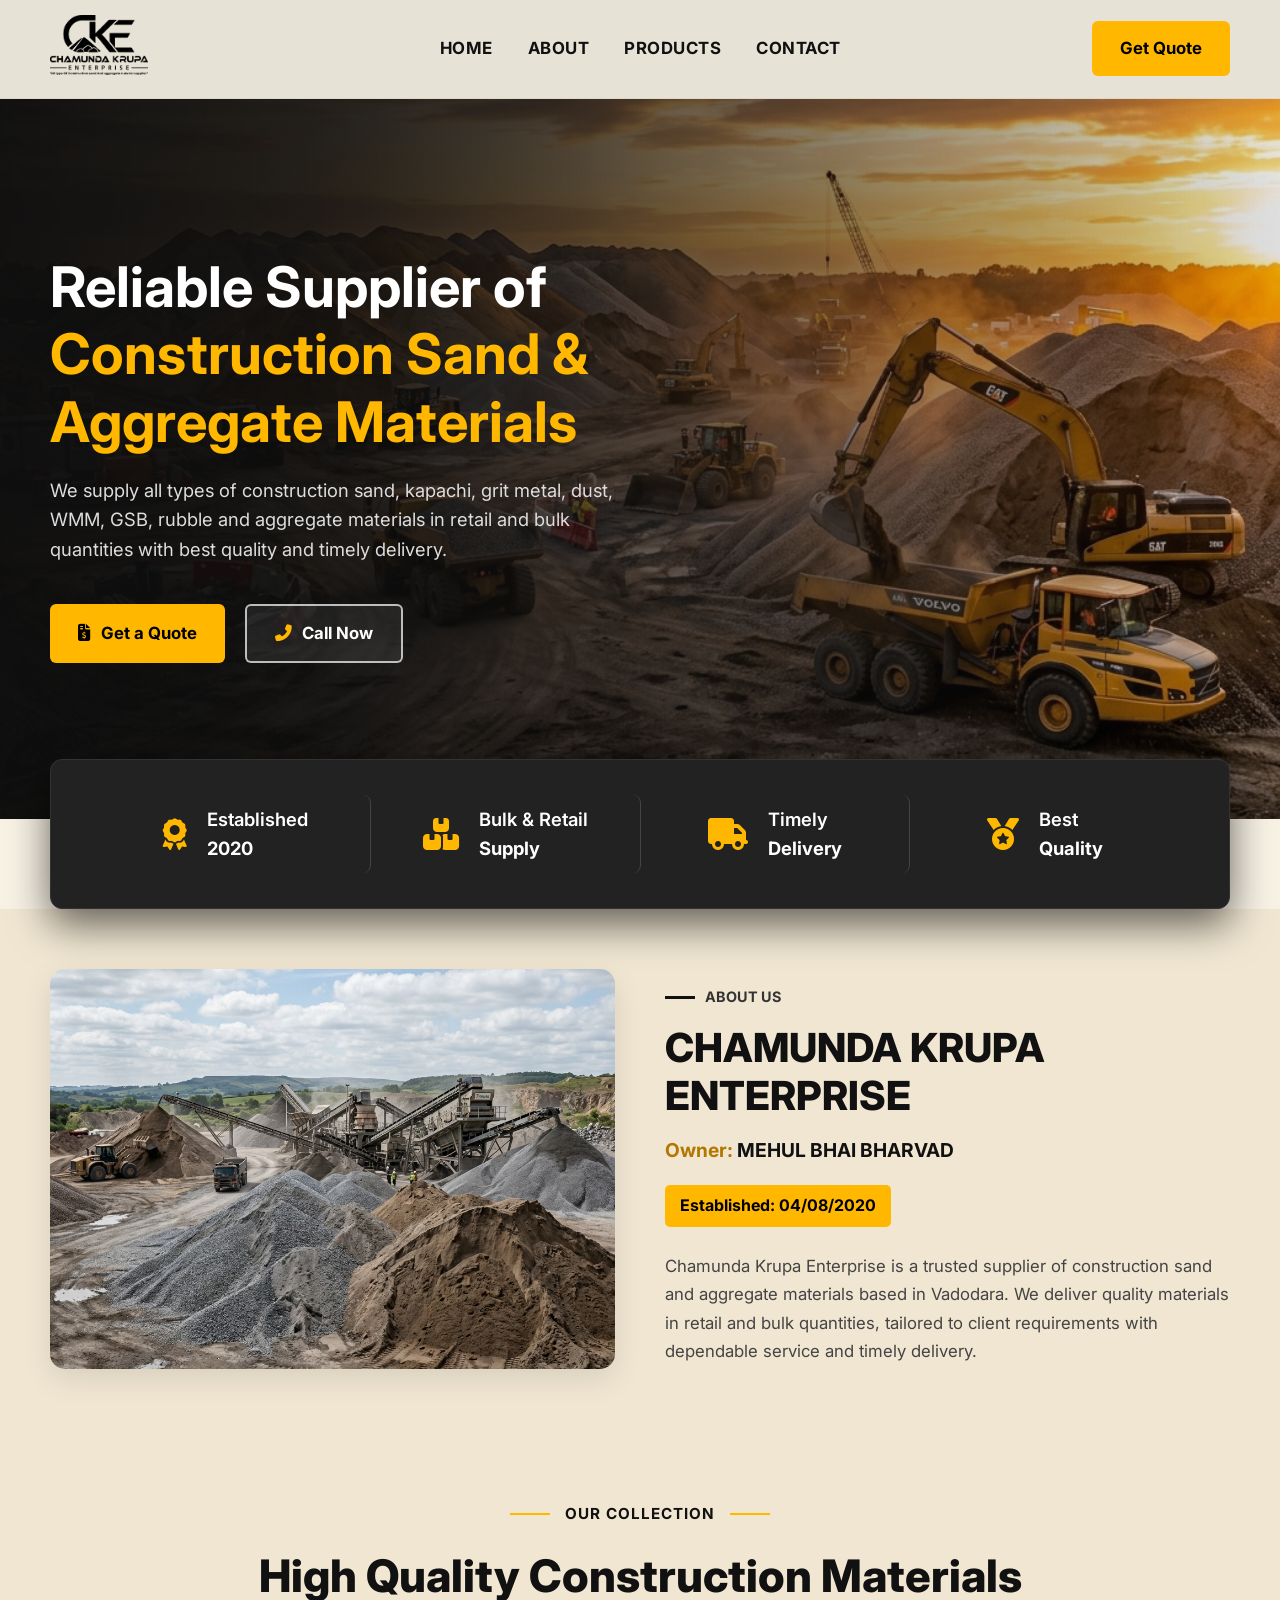
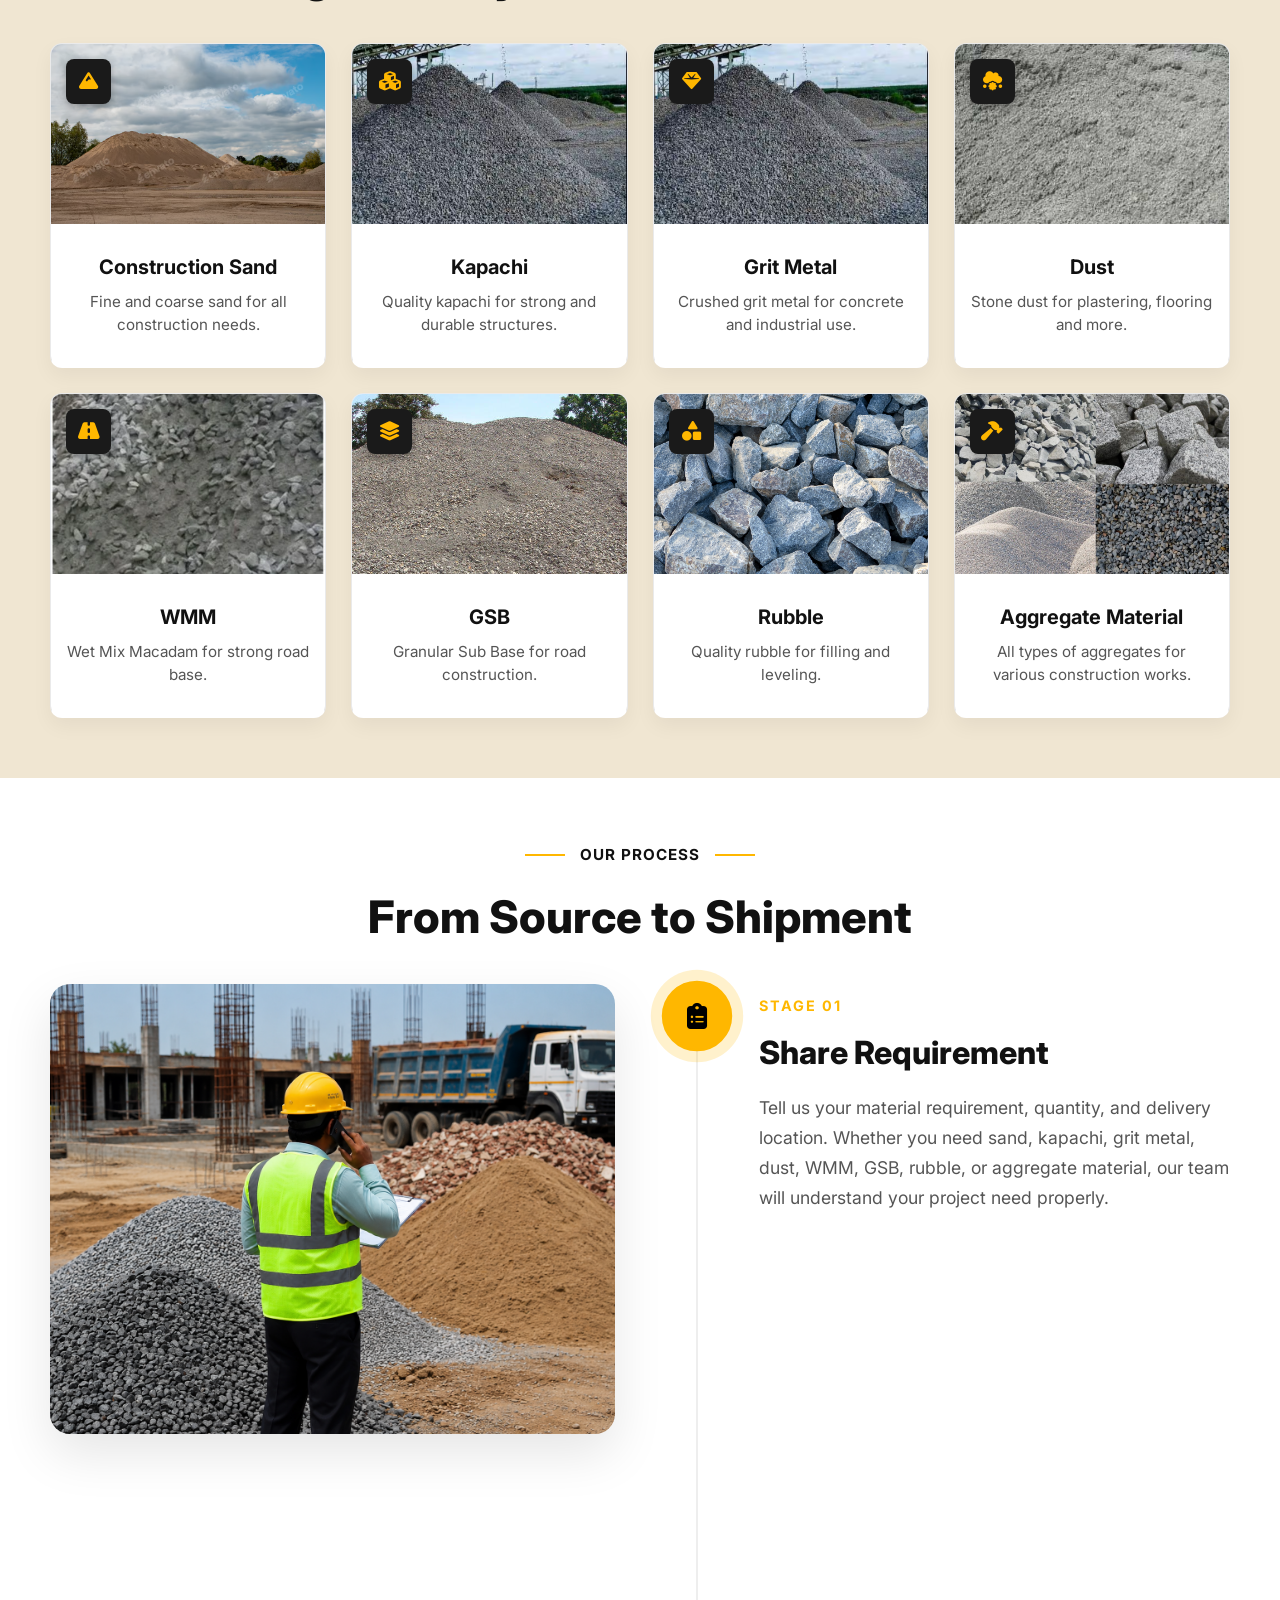
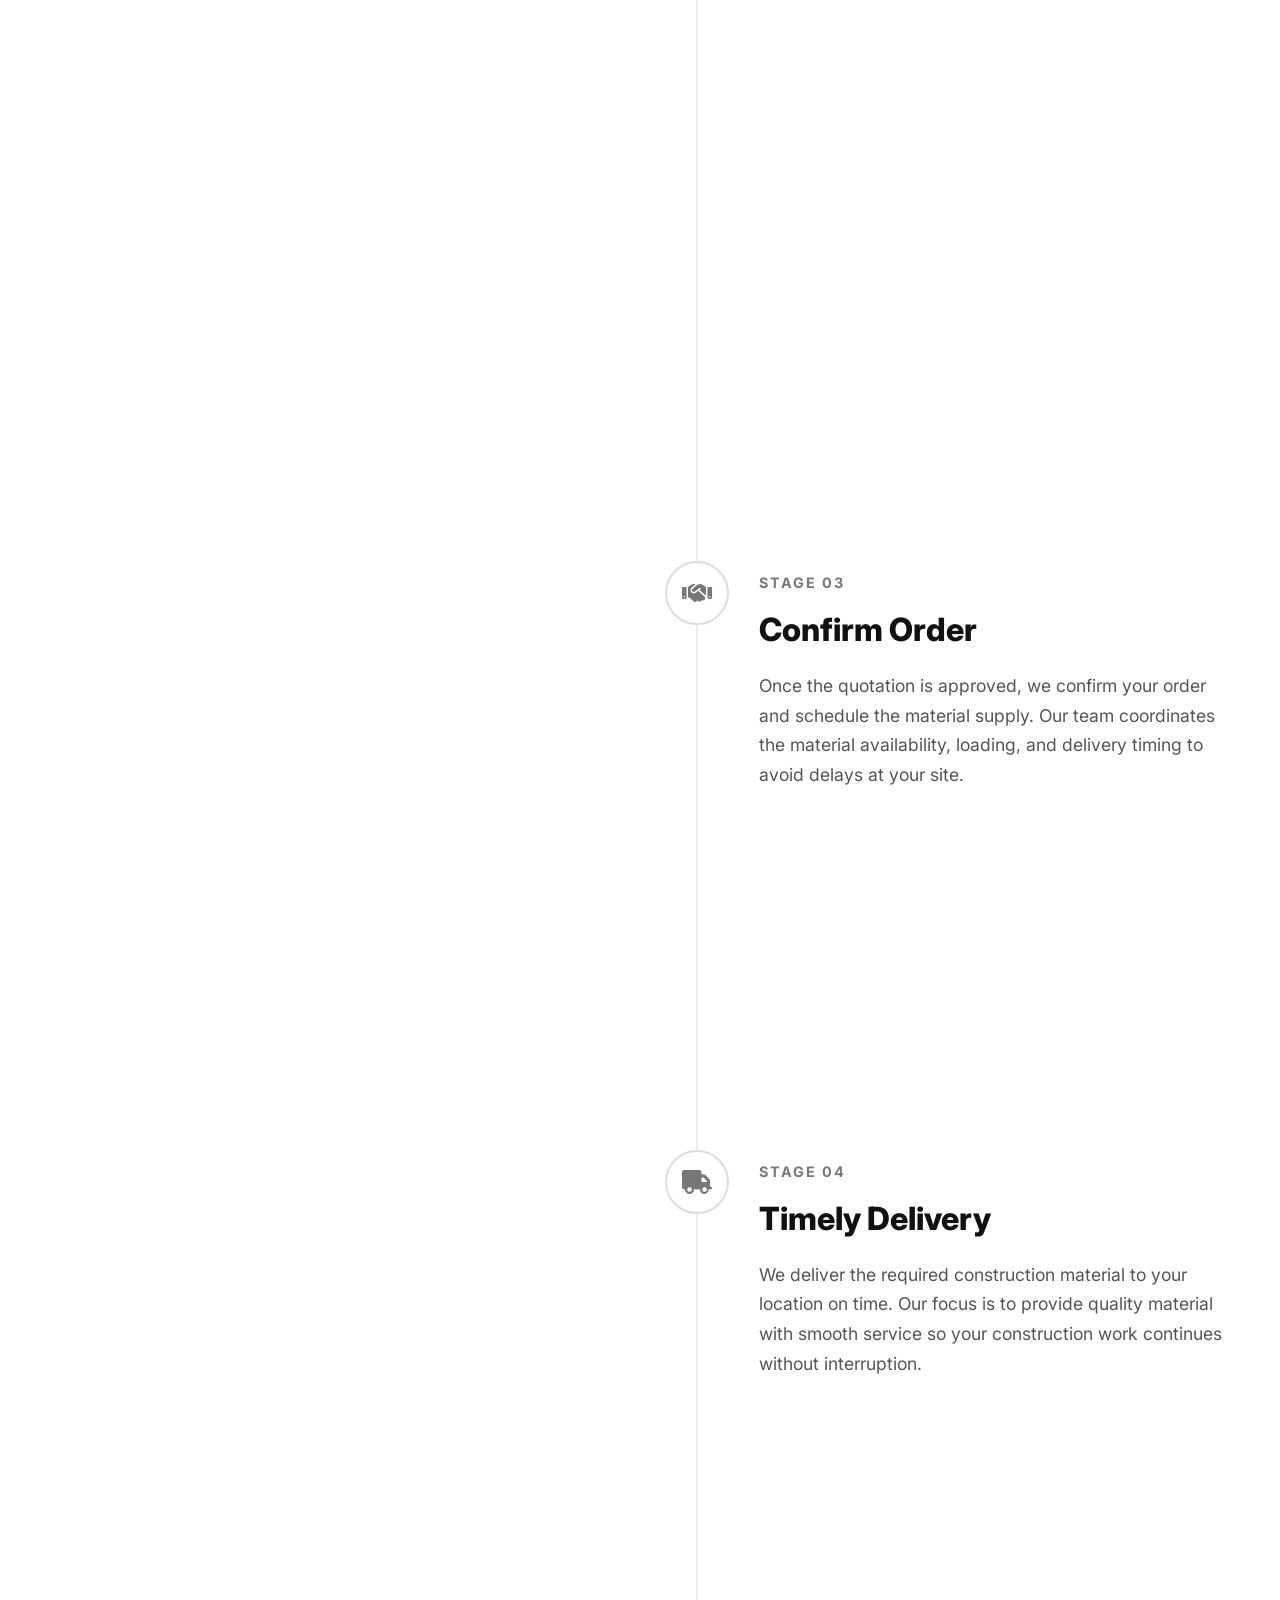
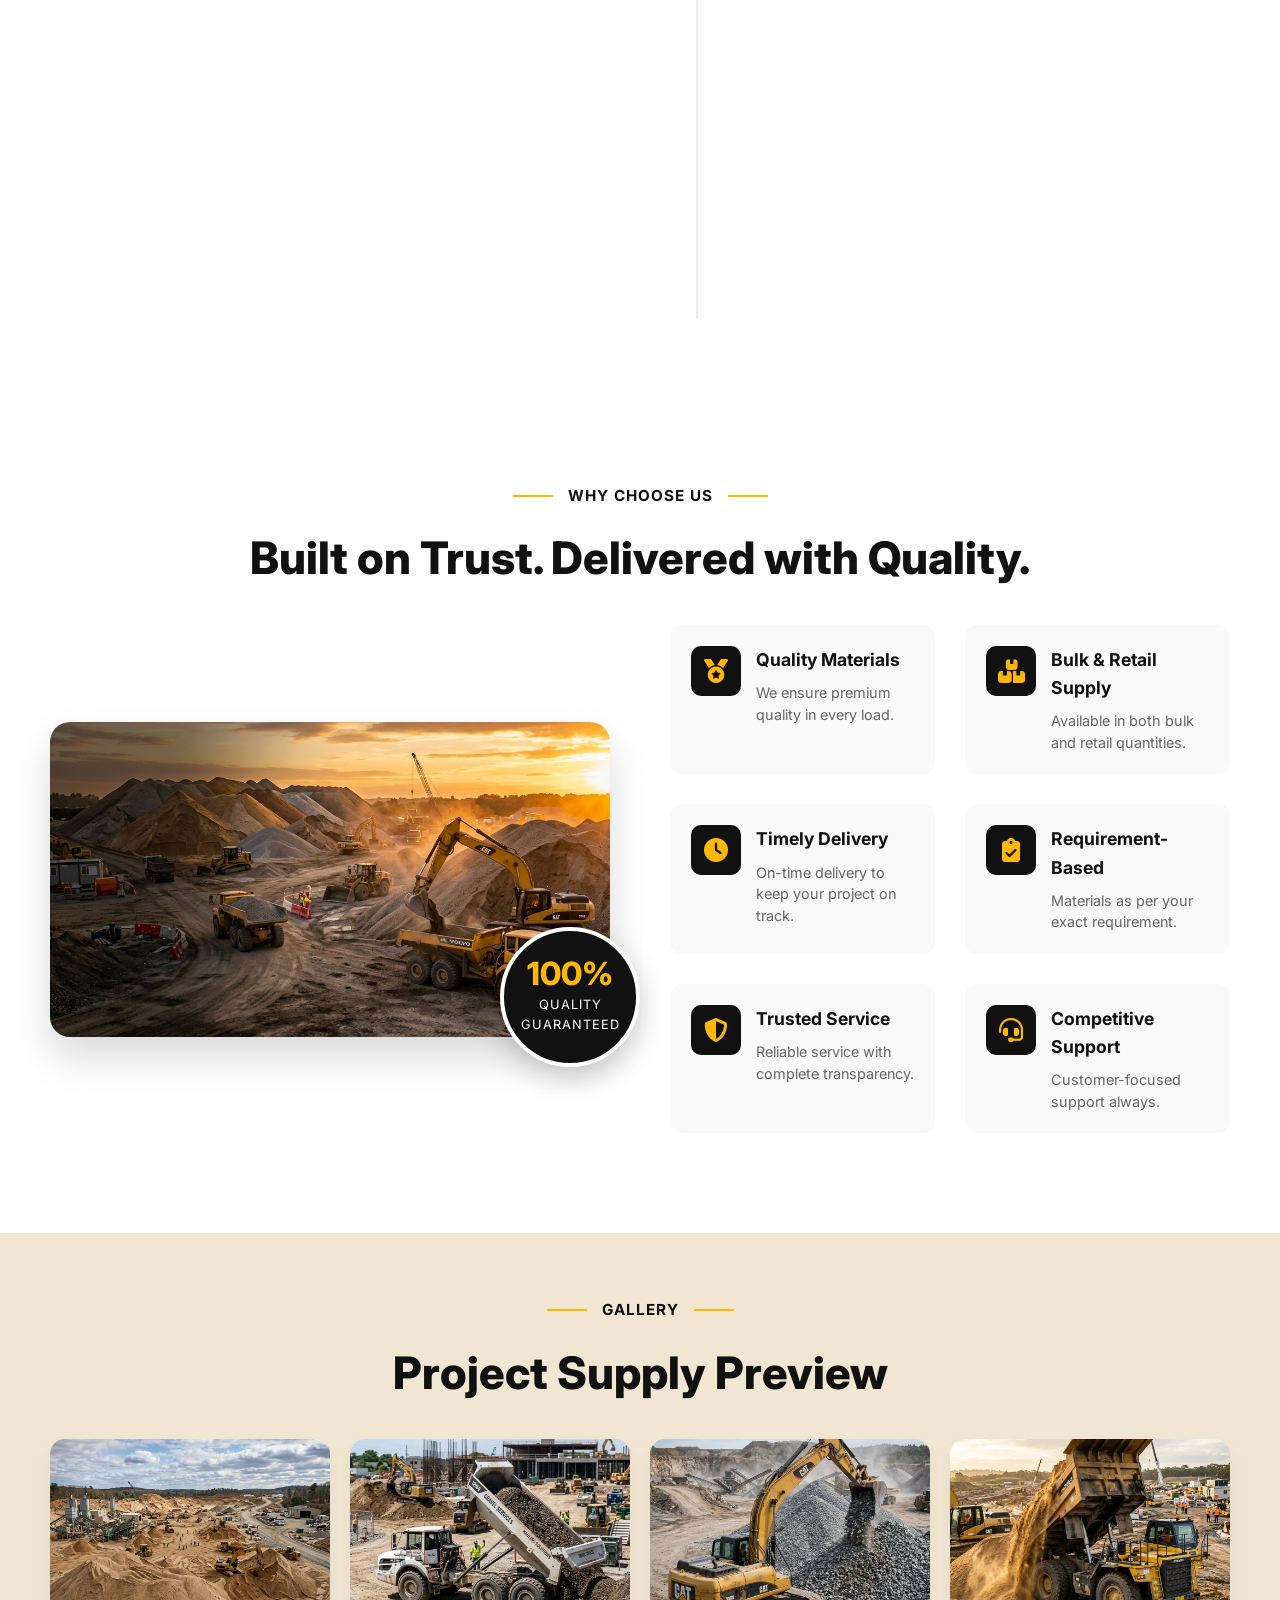
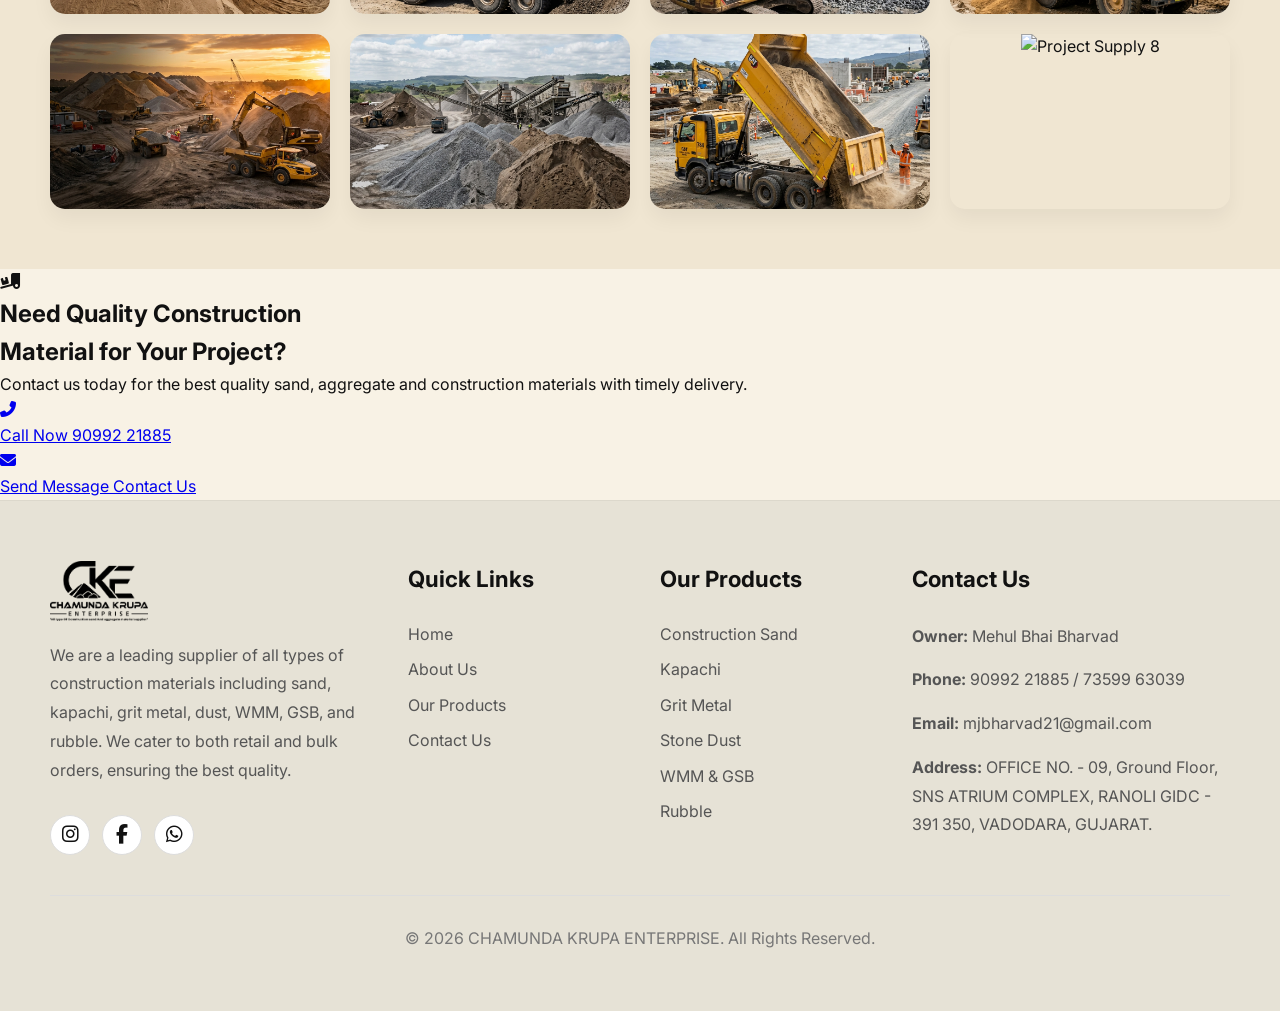
==== commit 648f1eed: "changes" ====
--- a/index.html
+++ b/index.html
@@ -28,7 +28,7 @@
                 <p>We supply all types of construction sand, kapachi, grit metal, dust, WMM, GSB, rubble and aggregate
                     materials in retail and bulk quantities with best quality and timely delivery.</p>
                 <div class="hero-buttons">
-                    <a href="#contact" class="btn btn-primary"><i class="fas fa-file-invoice-dollar"></i> Get a
+                    <a href="contact.html" class="btn btn-primary"><i class="fas fa-file-invoice-dollar"></i> Get a
                         Quote</a>
                     <a href="tel:+919099221885" class="btn btn-outline"><i class="fas fa-phone-alt"></i> Call Now</a>
                 </div>
@@ -387,7 +387,7 @@
                             <span class="btn-main">90992 21885</span>
                         </div>
                     </a>
-                    <a href="#contact" class="cta-btn-solid">
+                    <a href="contact.html" class="cta-btn-solid">
                         <div class="cta-btn-icon"><i class="fas fa-envelope"></i></div>
                         <div class="cta-btn-text">
                             <span class="btn-sub">Send Message</span>
--- a/style.css
+++ b/style.css
@@ -1,12 +1,12 @@
-@import url('https://fonts.googleapis.com/css2?family=Inter:wght@400;600;700&display=swap');
+@import url('https://fonts.googleapis.com/css2?family=DM+Serif+Display&family=Inter:wght@400;600;700&family=Manrope:wght@500;600;700;800&display=swap');
 
 :root {
   --primary-color: #ffb700;
   /* Yellow */
   --primary-hover: #e0a000;
-  --text-color: #ffffff;
-  --text-muted: #cccccc;
-  --bg-color: #1a1a1a;
+  --text-color: #111111;
+  --text-muted: #6b6356;
+  --bg-color: #f8f2e5;
   --font-family: 'Inter', sans-serif;
 }
 
@@ -144,6 +144,7 @@
   font-size: 3.5rem;
   font-weight: 700;
   line-height: 1.2;
+  color: #ffffff;
   margin-bottom: 20px;
   opacity: 0;
   animation: fadeInUp 1s cubic-bezier(0.16, 1, 0.3, 1) 0.1s forwards;
@@ -210,6 +211,23 @@
   color: var(--primary-color);
 }
 
+.hero .btn-outline {
+  color: #ffffff;
+  border-color: rgba(255, 255, 255, 0.7);
+  background: rgba(255, 255, 255, 0.08);
+  backdrop-filter: blur(8px);
+}
+
+.hero .btn-outline:hover {
+  color: #171717;
+  border-color: var(--primary-color);
+  background: var(--primary-color);
+}
+
+.hero .btn-outline:hover i {
+  color: #171717;
+}
+
 /* Features Bar */
 .features-container {
   padding: 0 50px;
@@ -259,6 +277,7 @@
 
 .feature-text span {
   display: block;
+  color: #ffffff;
   font-weight: 700;
   font-size: 1.15rem;
   transition: color 0.3s ease;
@@ -373,11 +392,524 @@
   line-height: 1.7;
 }
 
-@media (max-width: 992px) {
-  .about-section {
-    flex-direction: column;
-  }
-}
+/* About page premium layout */
+.about-page {
+  background: #f9f2e6;
+}
+
+.about-hero {
+  min-height: 78vh;
+  padding: 80px 50px;
+  background-size: cover;
+  background-position: center;
+  position: relative;
+}
+
+.about-hero-overlay {
+  position: absolute;
+  inset: 0;
+  background: linear-gradient(180deg, rgba(255, 248, 238, 0.85), rgba(255, 248, 238, 0.45));
+  z-index: 1;
+}
+
+.about-hero-inner {
+  position: relative;
+  z-index: 2;
+  display: grid;
+  grid-template-columns: 1.1fr 0.9fr;
+  gap: 40px;
+  align-items: center;
+}
+
+ .about-hero-copy h1 {
+  font-size: 3.6rem;
+  line-height: 1.05;
+  max-width: 640px;
+  margin-top: 12px;
+  color: #111;
+}
+
+.about-hero-copy p {
+  max-width: 610px;
+  color: #4d4034;
+  margin-bottom: 32px;
+}
+
+.about-hero-cards {
+  display: grid;
+  gap: 20px;
+  grid-template-columns: repeat(2, minmax(160px, 1fr));
+}
+
+.hero-stat-card {
+  background: #ffffff;
+  border: 1px solid rgba(219, 181, 76, 0.18);
+  border-radius: 22px;
+  padding: 26px 24px;
+  box-shadow: 0 20px 45px rgba(0, 0, 0, 0.08);
+}
+
+.hero-stat-card span {
+  display: block;
+  font-size: 2rem;
+  font-weight: 800;
+  color: var(--primary-color);
+  margin-bottom: 10px;
+}
+
+.hero-stat-card p {
+  color: #5a4f3f;
+  font-size: 0.96rem;
+  line-height: 1.7;
+}
+
+ .about-why {
+  padding: 80px 50px;
+  background: #fff9ef;
+  margin: 40px 50px;
+  border-radius: 30px;
+  border: 1px solid rgba(219, 181, 76, 0.18);
+}
+
+.about-why-inner {
+  display: grid;
+  grid-template-columns: 1.1fr 0.9fr;
+  gap: 40px;
+  align-items: center;
+}
+
+.why-copy h2 {
+  font-size: 3rem;
+  color: #111;
+  margin: 24px 0 28px;
+}
+
+ .why-copy p {
+  max-width: 620px;
+  color: #4d453f;
+  margin-bottom: 36px;
+}
+
+.why-grid {
+  display: grid;
+  grid-template-columns: repeat(2, minmax(220px, 1fr));
+  gap: 22px;
+}
+
+.why-item {
+  display: flex;
+  gap: 18px;
+  padding: 24px;
+  background: #fff;
+  border-radius: 22px;
+  border: 1px solid rgba(0, 0, 0, 0.06);
+  transition: transform 0.3s ease, box-shadow 0.3s ease;
+}
+
+.why-item:hover {
+  transform: translateY(-5px);
+  box-shadow: 0 20px 45px rgba(0, 0, 0, 0.12);
+}
+
+.why-item i {
+  width: 54px;
+  height: 54px;
+  display: flex;
+  align-items: center;
+  justify-content: center;
+  background: #111;
+  color: var(--primary-color);
+  border-radius: 16px;
+  font-size: 1.2rem;
+  flex-shrink: 0;
+}
+
+.why-item h3 {
+  font-size: 1.1rem;
+  margin-bottom: 10px;
+}
+
+.why-item p {
+  color: #666;
+  line-height: 1.7;
+}
+
+.why-image-block {
+  border-radius: 30px;
+  overflow: hidden;
+  box-shadow: 0 25px 60px rgba(0, 0, 0, 0.15);
+}
+
+.why-image-block img {
+  width: 100%;
+  display: block;
+  object-fit: cover;
+  min-height: 520px;
+}
+
+ .transport-section {
+  padding: 70px 50px 90px 50px;
+  margin: 40px 50px;
+  background: #ffffff;
+  border-radius: 30px;
+  border: 1px solid rgba(219, 181, 76, 0.18);
+}
+
+.transport-copy {
+  max-width: 760px;
+  margin-bottom: 40px;
+}
+
+ .transport-copy h2 {
+  color: #111;
+  font-size: 2.8rem;
+  margin: 20px 0 18px;
+}
+
+ .transport-copy p {
+  color: #4d453f;
+  line-height: 1.8;
+}
+
+ .transport-scene {
+  position: relative;
+  min-height: 320px;
+  overflow: hidden;
+  background: linear-gradient(180deg, #f5ede0 0%, #e9d8b3 100%);
+  border-radius: 30px;
+}
+
+.transport-scene.paused .truck,
+.transport-scene.paused .truck .wheel,
+.transport-scene.paused .dust {
+  animation-play-state: paused;
+}
+
+.road {
+  position: absolute;
+  left: 0;
+  right: 0;
+  bottom: 0;
+  height: 120px;
+  background: linear-gradient(180deg, #2e2e2e 0%, #1c1c1c 60%);
+}
+
+.road::before {
+  content: '';
+  position: absolute;
+  left: 0;
+  right: 0;
+  top: 18px;
+  height: 34px;
+  background: linear-gradient(90deg, rgba(165, 130, 63, 0.45) 0%, rgba(120, 95, 48, 0.25) 100%);
+}
+
+.truck-track {
+  position: absolute;
+  width: 100%;
+  left: 0;
+  bottom: 30px;
+  overflow: hidden;
+}
+
+.truck {
+  position: absolute;
+  left: -35%;
+  width: 320px;
+  height: 150px;
+  animation: drive 14s linear infinite alternate;
+  display: grid;
+  grid-template-columns: 1fr 0.42fr;
+  align-items: end;
+  gap: 12px;
+}
+
+.truck-bed {
+  position: relative;
+  width: 100%;
+  height: 90px;
+  background: linear-gradient(135deg, #d7b26d, #a67e41);
+  border-radius: 18px 18px 8px 8px;
+  overflow: hidden;
+}
+
+.truck-load {
+  position: absolute;
+  bottom: 0;
+  left: 0;
+  right: 0;
+  height: 58px;
+  background: linear-gradient(135deg, #cc9f48, #f1d57a);
+}
+
+.load-label {
+  position: absolute;
+  left: 16px;
+  top: 14px;
+  background: rgba(0, 0, 0, 0.55);
+  color: #fff;
+  padding: 8px 14px;
+  border-radius: 999px;
+  font-size: 0.95rem;
+  line-height: 1.3;
+  letter-spacing: 0.01em;
+}
+
+ .truck-cabin {
+  position: relative;
+  width: 108px;
+  height: 98px;
+  background: linear-gradient(135deg, #7d6a4f, #4c3824);
+  border-radius: 18px 14px 14px 18px;
+  box-shadow: inset -4px -4px 18px rgba(255, 255, 255, 0.08);
+}
+
+.cab-window {
+  position: absolute;
+  top: 16px;
+  left: 16px;
+  width: 60px;
+  height: 36px;
+  border-radius: 10px;
+  background: linear-gradient(180deg, rgba(226, 236, 245, 0.9), rgba(193, 205, 216, 0.35));
+  border: 1px solid rgba(255, 255, 255, 0.12);
+}
+
+.cab-grill {
+  position: absolute;
+  right: 12px;
+  bottom: 16px;
+  width: 24px;
+  height: 34px;
+  background: rgba(255, 255, 255, 0.08);
+  border-radius: 8px;
+}
+
+.truck-front {
+  position: absolute;
+  right: -50px;
+  bottom: 0;
+  width: 60px;
+  height: 68px;
+  background: linear-gradient(135deg, #1c1c1c, #2d2d2d);
+  border-radius: 18px 18px 12px 12px;
+}
+
+.headlamp {
+  position: absolute;
+  right: 14px;
+  top: 20px;
+  width: 22px;
+  height: 14px;
+  background: radial-gradient(circle at center, #ffe57d, #c7981f 60%, transparent 80%);
+  border-radius: 6px;
+}
+
+.wheels {
+  position: absolute;
+  bottom: -18px;
+  left: 10px;
+  right: 10px;
+  display: flex;
+  justify-content: space-between;
+}
+
+ .wheel {
+  width: 58px;
+  height: 58px;
+  border-radius: 50%;
+  background: #4c453f;
+  border: 8px solid #5e5345;
+  box-shadow: inset 0 0 0 3px rgba(255, 255, 255, 0.08);
+  animation: wheel-rotate 0.65s linear infinite;
+}
+
+.wheel::before {
+  content: '';
+  position: absolute;
+  inset: 12px;
+  border-radius: 50%;
+  background: radial-gradient(circle, rgba(255,255,255,0.15) 0%, rgba(255,255,255,0.04) 100%);
+}
+
+.dust-path {
+  position: absolute;
+  left: 20px;
+  bottom: 10px;
+  display: flex;
+  gap: 14px;
+}
+
+ .dust {
+  width: 12px;
+  height: 12px;
+  border-radius: 50%;
+  background: rgba(208, 154, 64, 0.65);
+  opacity: 0;
+  animation: dust-floating 4s ease-in-out infinite;
+}
+
+.dust-1 { animation-delay: 0s; }
+.dust-2 { animation-delay: 0.5s; }
+.dust-3 { animation-delay: 1.1s; }
+
+@keyframes drive {
+  0% { transform: translateX(-35%) translateY(0); }
+  40% { transform: translateX(52%) translateY(-2px); }
+  60% { transform: translateX(82%) translateY(0); }
+  100% { transform: translateX(120%) translateY(-1px); }
+}
+
+@keyframes wheel-rotate {
+  0% { transform: rotate(0deg); }
+  100% { transform: rotate(360deg); }
+}
+
+@keyframes dust-floating {
+  0% { opacity: 0; transform: translate(0, 0) scale(0.8); }
+  25% { opacity: 0.35; transform: translate(-24px, -8px) scale(1); }
+  50% { opacity: 0.2; transform: translate(-48px, -18px) scale(0.85); }
+  100% { opacity: 0; transform: translate(-68px, -28px) scale(0.7); }
+}
+
+ .about-story {
+  display: grid;
+  grid-template-columns: 1fr 1fr;
+  gap: 40px;
+  align-items: center;
+  padding: 80px 50px;
+  margin: 40px 50px;
+  background: #fff7ef;
+  border-radius: 30px;
+  border: 1px solid rgba(219, 181, 76, 0.18);
+}
+
+ .story-text h2 {
+  color: #111;
+  font-size: 3rem;
+  margin-bottom: 26px;
+}
+
+ .story-text p {
+  color: #4d453c;
+}
+
+.story-highlights {
+  display: grid;
+  gap: 18px;
+  margin-top: 28px;
+}
+
+ .highlight-item {
+  background: #fff4e6;
+  border: 1px solid rgba(219, 181, 76, 0.14);
+}
+
+ .highlight-item p {
+  color: #5c5040;
+}
+
+ .contact-section {
+  padding: 80px 50px;
+  margin: 40px 50px;
+  background: #fff9ef;
+  border-radius: 30px;
+  border: 1px solid rgba(219, 181, 76, 0.18);
+}
+
+ .contact-content h2 {
+  color: #111;
+}
+
+ .contact-content p {
+  color: #4d453f;
+}
+
+ .contact-card {
+  background: #ffffff;
+  border: 1px solid rgba(219, 181, 76, 0.16);
+}
+
+ .contact-card h3 {
+  color: #111;
+}
+
+ .contact-card p a {
+  color: #b17e1a;
+}
+
+@media (max-width: 1200px) {
+  .about-hero-inner,
+  .about-why-inner,
+  .about-story {
+    grid-template-columns: 1fr;
+  }
+
+  .hero-stat-card {
+    min-height: 120px;
+  }
+
+  .why-grid {
+    grid-template-columns: 1fr;
+  }
+}
+
+@media (max-width: 900px) {
+  .about-hero {
+    padding: 60px 20px;
+  }
+
+  .about-why,
+  .transport-section,
+  .about-story,
+  .contact-section {
+    margin: 24px 20px;
+    padding: 50px 20px;
+  }
+
+  .transport-copy h2 {
+    font-size: 2.3rem;
+  }
+
+  .truck {
+    width: 260px;
+  }
+}
+
+@media (max-width: 700px) {
+  .about-hero-copy h1 {
+    font-size: 2.3rem;
+  }
+
+  .truck {
+    width: 220px;
+    bottom: 20px;
+  }
+
+  .transport-scene {
+    min-height: 260px;
+  }
+}
+
+@media (max-width: 480px) {
+  .transport-copy h2 {
+    font-size: 1.9rem;
+  }
+
+  .hero-stat-card {
+    grid-column: span 2;
+  }
+}
+
+.about-page .section-label {
+  color: #ffd87e;
+}
+
+.about-page .section-label::before,
+.about-page .section-label::after {
+  background-color: var(--primary-color);
+}
+
 
 /* Products Section */
 .products-section {
@@ -925,8 +1457,6 @@
   .gallery-grid {
     grid-template-columns: repeat(2, 1fr);
   }
-}
-
 @media (max-width: 600px) {
   .gallery-grid {
     grid-template-columns: 1fr;
@@ -1129,12 +1659,416 @@
   font-size: 1.1rem;
 }
 
-@media (max-width: 1100px) {
-  .cta-container {
+.about-hero {
+  position: relative;
+  min-height: 80vh;
+  display: flex;
+  align-items: center;
+  background-size: cover;
+  background-position: center;
+  overflow: hidden;
+}
+
+.about-hero::before {
+  content: '';
+  position: absolute;
+  inset: 0;
+  background: rgba(12, 12, 12, 0.65);
+}
+
+.about-hero-overlay {
+  position: absolute;
+  inset: 0;
+  background: linear-gradient(180deg, rgba(0, 0, 0, 0.35) 0%, rgba(10, 10, 10, 0.95) 85%);
+}
+
+.about-hero-content {
+  position: relative;
+  z-index: 2;
+  max-width: 680px;
+  padding: 80px 50px;
+}
+
+.about-hero-content .section-label {
+  display: inline-flex;
+  align-items: center;
+  color: var(--primary-color);
+  font-weight: 700;
+  letter-spacing: 0.15em;
+  margin-bottom: 20px;
+}
+
+.about-hero-content h1 {
+  font-size: 3.5rem;
+  line-height: 1.05;
+  margin-bottom: 20px;
+  color: #fff;
+}
+
+.about-hero-content p {
+  color: #ddd;
+  font-size: 1.05rem;
+  max-width: 600px;
+  margin-bottom: 30px;
+}
+
+.about-intro,
+.about-story,
+.about-services,
+.contact-section,
+.about-cta {
+  padding: 80px 50px;
+}
+
+.about-intro-grid,
+.contact-grid,
+.services-grid {
+  display: grid;
+  gap: 24px;
+}
+
+.about-intro-grid {
+  grid-template-columns: repeat(4, minmax(220px, 1fr));
+}
+
+.intro-card,
+.service-card,
+.contact-card,
+.map-card {
+  background-color: #fff;
+  border-radius: 20px;
+  padding: 28px;
+  box-shadow: 0 18px 40px rgba(0, 0, 0, 0.08);
+  border: 1px solid #f0e0b4;
+}
+
+.intro-card h3,
+.service-card h3,
+.contact-card h3 {
+  color: #111;
+  margin: 18px 0 12px;
+  font-size: 1.2rem;
+}
+
+.intro-card p,
+.service-card p,
+.contact-card p {
+  color: #555;
+  line-height: 1.8;
+  font-size: 0.98rem;
+}
+
+.intro-icon,
+.service-card i {
+  display: inline-flex;
+  width: 60px;
+  height: 60px;
+  align-items: center;
+  justify-content: center;
+  border-radius: 18px;
+  background: #111;
+  color: var(--primary-color);
+  font-size: 1.5rem;
+}
+
+.about-story {
+  display: grid;
+  grid-template-columns: 1fr 1fr;
+  gap: 45px;
+  align-items: center;
+  background-color: #fff;
+  border-radius: 30px;
+}
+
+.story-image img {
+  width: 100%;
+  height: 100%;
+  border-radius: 30px;
+  object-fit: cover;
+  box-shadow: 0 25px 60px rgba(0, 0, 0, 0.12);
+}
+
+.story-text h2 {
+  font-size: 2.8rem;
+  margin: 25px 0 20px;
+  color: #111;
+}
+
+.story-text p {
+  color: #444;
+  margin-bottom: 18px;
+}
+
+.story-highlights {
+  display: grid;
+  gap: 18px;
+  margin-top: 20px;
+}
+
+.highlight-item {
+  display: flex;
+  align-items: flex-start;
+  gap: 18px;
+  background: #f9f3dd;
+  padding: 20px;
+  border-radius: 18px;
+  border: 1px solid rgba(255, 183, 0, 0.25);
+}
+
+.highlight-item i {
+  color: var(--primary-color);
+  font-size: 1.4rem;
+  margin-top: 4px;
+}
+
+.about-services .section-header {
+  text-align: left;
+}
+
+.services-grid {
+  grid-template-columns: repeat(3, minmax(220px, 1fr));
+  margin-top: 40px;
+}
+
+.service-card:hover {
+  transform: translateY(-6px);
+  border-color: var(--primary-color);
+}
+
+.service-card i {
+  margin-bottom: 18px;
+}
+
+.contact-section {
+  display: grid;
+  grid-template-columns: 1.1fr 0.9fr;
+  gap: 40px;
+  background: #f0e6d2;
+  border-radius: 28px;
+}
+
+.contact-grid {
+  grid-template-columns: repeat(2, minmax(180px, 1fr));
+}
+
+.contact-card a {
+  color: #111;
+  text-decoration: none;
+  font-weight: 700;
+}
+
+.map-card {
+  min-height: 420px;
+  overflow: hidden;
+}
+
+.map-card iframe {
+  width: 100%;
+  height: 100%;
+  border: 0;
+  border-radius: 24px;
+}
+
+.about-cta {
+  display: flex;
+  align-items: center;
+  justify-content: space-between;
+  gap: 30px;
+  background: #111;
+  border-radius: 28px;
+  padding: 45px 50px;
+}
+
+.about-cta .section-label {
+  color: var(--primary-color);
+}
+
+.about-cta h2 {
+  color: #fff;
+  max-width: 820px;
+  margin-bottom: 10px;
+}
+
+.about-cta .cta-buttons {
+  display: flex;
+  align-items: center;
+  gap: 18px;
+  flex-wrap: wrap;
+}
+
+.about-why {
+  padding: 80px 50px;
+  background: #fff;
+  border-radius: 30px;
+  margin: 40px 50px;
+}
+
+.why-choose-grid {
+  display: grid;
+  grid-template-columns: 1.1fr 0.9fr;
+  gap: 40px;
+  align-items: center;
+}
+
+.why-choose-left h2 {
+  font-size: 3rem;
+  line-height: 1.05;
+  margin: 22px 0 24px;
+  color: #111;
+}
+
+.why-choose-left p {
+  color: #4f4a41;
+  max-width: 640px;
+  font-size: 1.05rem;
+  margin-bottom: 35px;
+}
+
+.why-highlights {
+  display: grid;
+  grid-template-columns: repeat(2, minmax(220px, 1fr));
+  gap: 22px;
+}
+
+.why-card {
+  display: flex;
+  gap: 18px;
+  padding: 22px;
+  background: #f8f2e2;
+  border-radius: 22px;
+  border: 1px solid rgba(255, 183, 0, 0.18);
+  transition: transform 0.3s ease, box-shadow 0.3s ease;
+}
+
+.why-card:hover {
+  transform: translateY(-4px);
+  box-shadow: 0 16px 35px rgba(0, 0, 0, 0.08);
+}
+
+.why-card-icon {
+  width: 58px;
+  height: 58px;
+  border-radius: 18px;
+  background: #111;
+  color: var(--primary-color);
+  display: flex;
+  align-items: center;
+  justify-content: center;
+  font-size: 1.4rem;
+}
+
+.why-card h3 {
+  margin-bottom: 8px;
+  font-size: 1.1rem;
+  color: #111;
+}
+
+.why-card p {
+  color: #4f4a41;
+  line-height: 1.7;
+}
+
+.why-image-block {
+  position: relative;
+  border-radius: 30px;
+  overflow: hidden;
+  box-shadow: 0 25px 60px rgba(0, 0, 0, 0.12);
+}
+
+.why-image-block img {
+  width: 100%;
+  display: block;
+  object-fit: cover;
+  min-height: 520px;
+}
+
+.why-badge {
+  position: absolute;
+  bottom: 24px;
+  left: 24px;
+  background: rgba(20, 20, 20, 0.92);
+  color: #fff;
+  padding: 22px 26px;
+  border-radius: 18px;
+  display: inline-flex;
+  align-items: center;
+  gap: 16px;
+  min-width: 220px;
+}
+
+.why-badge span {
+  font-size: 2rem;
+  font-weight: 800;
+  color: var(--primary-color);
+}
+
+.why-badge p {
+  margin: 0;
+  font-size: 0.95rem;
+  line-height: 1.4;
+}
+
+@media (max-width: 1200px) {
+  .about-intro-grid,
+  .services-grid,
+  .contact-grid {
+    grid-template-columns: repeat(2, minmax(220px, 1fr));
+  }
+
+  .about-story {
+    grid-template-columns: 1fr;
+  }
+
+  .contact-section {
+    grid-template-columns: 1fr;
+  }
+}
+
+@media (max-width: 900px) {
+  .about-hero-content {
+    padding: 60px 30px;
+  }
+
+  .about-hero h1 {
+    font-size: 2.5rem;
+  }
+}
+
+@media (max-width: 768px) {
+  .about-intro-grid,
+  .services-grid,
+  .contact-grid {
+    grid-template-columns: 1fr;
+  }
+
+  .about-hero {
+    min-height: 60vh;
+  }
+
+  .about-hero-content {
+    padding: 40px 20px;
+  }
+
+  .about-cta {
     flex-direction: column;
     text-align: center;
-    gap: 30px;
-  }
+  }
+}
+
+@media (max-width: 480px) {
+  .about-hero-content h1 {
+    font-size: 2rem;
+  }
+
+  .about-intro,
+  .about-story,
+  .about-services,
+  .contact-section,
+  .about-cta {
+    padding: 35px 18px;
+  }
+}
+
 }
 
 @media (max-width: 600px) {
@@ -1412,6 +2346,19 @@
     padding: 10px;
   }
 
+  .main-header .logo img {
+    height: 52px;
+  }
+
+  .main-header nav ul {
+    gap: 10px;
+  }
+
+  .main-header nav a {
+    font-size: 0.78rem;
+    letter-spacing: 0.02em;
+  }
+
   .hero {
     padding: 0 20px;
   }
@@ -1484,4 +2431,2878 @@
   .exp-text {
     font-size: 0.65rem;
   }
-}+}
+
+/* Premium About Page */
+.ck-about-page {
+  --ck-green: #4f962f;
+  --ck-green-dark: #2f6f25;
+  --ck-green-soft: #edf8e8;
+  --ck-gold: #ffb700;
+  --ck-ink: #172017;
+  --ck-muted: #5b6558;
+  --ck-line: rgba(79, 150, 47, 0.18);
+  background:
+    radial-gradient(circle at 12% 10%, rgba(126, 190, 80, 0.16), transparent 28%),
+    radial-gradient(circle at 88% 18%, rgba(255, 183, 0, 0.14), transparent 26%),
+    linear-gradient(180deg, #f8fff4 0%, #fff8e9 48%, #f5fbef 100%);
+  color: var(--ck-ink);
+  overflow: hidden;
+}
+
+.ck-about-page .section-label {
+  color: var(--ck-green);
+}
+
+.ck-about-page .section-label::before,
+.ck-about-page .section-label::after {
+  background-color: var(--ck-gold);
+}
+
+.ck-hero {
+  position: relative;
+  min-height: 78vh;
+  padding: 110px 50px 80px;
+  background-size: cover;
+  background-position: center;
+  display: flex;
+  align-items: center;
+  overflow: hidden;
+}
+
+.ck-hero::before {
+  content: '';
+  position: absolute;
+  inset: 0;
+  background:
+    linear-gradient(90deg, rgba(247, 255, 241, 0.96) 0%, rgba(247, 255, 241, 0.88) 42%, rgba(17, 27, 16, 0.48) 100%);
+  z-index: 1;
+}
+
+.ck-hero::after {
+  content: '';
+  position: absolute;
+  width: 560px;
+  height: 560px;
+  right: -170px;
+  top: 70px;
+  border: 1px dashed rgba(255, 183, 0, 0.48);
+  border-radius: 50%;
+  animation: ck-spin 24s linear infinite;
+  z-index: 1;
+}
+
+.ck-hero-shade {
+  position: absolute;
+  inset: auto 0 0;
+  height: 34%;
+  background: linear-gradient(180deg, transparent, rgba(248, 255, 244, 0.98));
+  z-index: 2;
+}
+
+.ck-hero-grid {
+  position: relative;
+  z-index: 3;
+  width: 100%;
+  max-width: 1420px;
+  margin: 0 auto;
+  display: grid;
+  grid-template-columns: minmax(0, 1.05fr) minmax(360px, 0.75fr);
+  gap: 58px;
+  align-items: center;
+}
+
+.ck-hero-grid-simple {
+  grid-template-columns: minmax(0, 880px);
+  justify-content: flex-start;
+}
+
+.ck-pill {
+  display: inline-flex;
+  align-items: center;
+  justify-content: center;
+  min-height: 38px;
+  padding: 8px 22px;
+  border: 1px solid rgba(79, 150, 47, 0.28);
+  border-radius: 999px;
+  background: rgba(237, 248, 232, 0.92);
+  color: var(--ck-green-dark);
+  font-family: 'Manrope', sans-serif;
+  font-size: 0.78rem;
+  font-weight: 800;
+  letter-spacing: 0.16em;
+  text-transform: uppercase;
+}
+
+.ck-hero-copy h1 {
+  max-width: 720px;
+  margin: 20px 0 20px;
+  color: var(--ck-ink);
+  font-family: 'DM Serif Display', Georgia, serif;
+  font-size: clamp(2.45rem, 4.7vw, 4.9rem);
+  line-height: 1.02;
+  font-weight: 400;
+  letter-spacing: -0.025em;
+}
+
+.ck-hero-copy p {
+  max-width: 680px;
+  color: var(--ck-muted);
+  font-size: 1.12rem;
+  line-height: 1.85;
+  margin-bottom: 28px;
+}
+
+.ck-owner-strip {
+  display: flex;
+  align-items: center;
+  gap: 14px;
+  width: fit-content;
+  padding: 12px 18px;
+  margin-bottom: 30px;
+  background: rgba(255, 255, 255, 0.78);
+  border: 1px solid var(--ck-line);
+  border-radius: 8px;
+  box-shadow: 0 18px 38px rgba(45, 91, 38, 0.08);
+}
+
+.ck-owner-strip span {
+  color: var(--ck-green);
+  font-weight: 800;
+  text-transform: uppercase;
+  letter-spacing: 0.12em;
+  font-size: 0.74rem;
+}
+
+.ck-owner-strip strong {
+  color: var(--ck-ink);
+  font-size: 1rem;
+}
+
+.ck-hero-actions,
+.ck-card-top,
+.ck-value-list,
+.ck-contact-grid {
+  display: flex;
+  flex-wrap: wrap;
+  gap: 14px;
+}
+
+.ck-ghost-btn {
+  display: inline-flex;
+  align-items: center;
+  justify-content: center;
+  gap: 10px;
+  padding: 14px 24px;
+  border-radius: 6px;
+  border: 1px solid rgba(79, 150, 47, 0.28);
+  background: rgba(255, 255, 255, 0.62);
+  color: var(--ck-green-dark);
+  text-decoration: none;
+  font-weight: 800;
+  transition: transform 0.3s ease, box-shadow 0.3s ease, background 0.3s ease;
+}
+
+.ck-ghost-btn:hover {
+  background: #fff;
+  transform: translateY(-3px);
+  box-shadow: 0 14px 30px rgba(47, 111, 37, 0.16);
+}
+
+.ck-hero-panel {
+  position: relative;
+  padding: 34px;
+  background: rgba(255, 255, 255, 0.86);
+  border: 1px solid rgba(255, 255, 255, 0.7);
+  border-radius: 8px;
+  box-shadow: 0 28px 90px rgba(36, 74, 31, 0.22);
+  backdrop-filter: blur(16px);
+}
+
+.ck-panel-ring {
+  width: 220px;
+  height: 220px;
+  margin: 0 auto 28px;
+  border-radius: 50%;
+  border: 3px solid var(--ck-green);
+  outline: 1px dashed rgba(255, 183, 0, 0.55);
+  outline-offset: 12px;
+  display: flex;
+  flex-direction: column;
+  align-items: center;
+  justify-content: center;
+  background: #fbfff7;
+  box-shadow: inset 0 0 0 18px rgba(237, 248, 232, 0.9);
+  animation: ck-float 5s ease-in-out infinite;
+}
+
+.ck-panel-ring span {
+  color: var(--ck-muted);
+  font-weight: 800;
+  letter-spacing: 0.12em;
+  text-transform: uppercase;
+}
+
+.ck-panel-ring strong {
+  color: var(--ck-green-dark);
+  font-size: 4rem;
+  line-height: 1;
+}
+
+.ck-stat-grid {
+  display: grid;
+  grid-template-columns: repeat(2, minmax(0, 1fr));
+  gap: 14px;
+}
+
+.ck-stat-grid div {
+  min-height: 116px;
+  padding: 20px;
+  border: 1px solid var(--ck-line);
+  border-radius: 8px;
+  background: linear-gradient(180deg, #ffffff, #f7fff3);
+  transition: transform 0.3s ease, box-shadow 0.3s ease;
+}
+
+.ck-stat-grid div:hover {
+  transform: translateY(-5px);
+  box-shadow: 0 18px 34px rgba(47, 111, 37, 0.13);
+}
+
+.ck-stat-grid strong {
+  display: block;
+  color: var(--ck-gold);
+  font-size: 1.45rem;
+  margin-bottom: 8px;
+}
+
+.ck-stat-grid span {
+  color: var(--ck-muted);
+  font-weight: 700;
+}
+
+.ck-intro,
+.ck-contact {
+  width: min(1420px, calc(100% - 80px));
+  margin: 90px auto;
+  display: grid;
+  grid-template-columns: 0.95fr 1.05fr;
+  gap: 52px;
+  align-items: center;
+}
+
+.ck-scroll-truck {
+  position: relative;
+  height: 178vh;
+  min-height: 980px;
+  margin-top: -1px;
+  background:
+    radial-gradient(circle at 20% 18%, rgba(255, 183, 0, 0.15), transparent 25%),
+    linear-gradient(180deg, #f8fff4 0%, #fff8e9 68%, #f3ead9 100%);
+}
+
+.ck-scroll-truck-stage {
+  position: sticky;
+  top: 0;
+  min-height: 100vh;
+  overflow: hidden;
+  display: flex;
+  align-items: center;
+  padding: 90px max(32px, calc((100vw - 1480px) / 2));
+  isolation: isolate;
+}
+
+.ck-scroll-truck-stage::before {
+  content: '';
+  position: absolute;
+  inset: 0;
+  background:
+    linear-gradient(90deg, rgba(248, 255, 244, 0.96), rgba(248, 255, 244, 0.5), rgba(255, 248, 233, 0.92)),
+    url('image and video/construction.jpg');
+  background-size: cover;
+  background-position: center;
+  opacity: 0.34;
+  z-index: -2;
+}
+
+.ck-scroll-truck-stage::after {
+  content: '';
+  position: absolute;
+  inset: auto -8% 0;
+  height: 44%;
+  background: linear-gradient(180deg, transparent, rgba(80, 68, 43, 0.2), rgba(47, 42, 32, 0.18));
+  z-index: -1;
+}
+
+.ck-scroll-copy {
+  position: relative;
+  z-index: 3;
+  max-width: 520px;
+  transform: translateY(var(--copy-y, 0px));
+  opacity: var(--copy-opacity, 1);
+  transition: opacity 0.18s linear, transform 0.18s linear;
+}
+
+.ck-scroll-copy h2 {
+  margin: 22px 0 16px;
+  color: var(--ck-ink);
+  font-size: clamp(2.2rem, 4.8vw, 5rem);
+  line-height: 0.98;
+}
+
+.ck-scroll-copy p {
+  color: var(--ck-muted);
+  line-height: 1.8;
+  font-size: 1.06rem;
+}
+
+.ck-site-horizon {
+  position: absolute;
+  left: 0;
+  right: 0;
+  bottom: 30%;
+  height: 170px;
+  opacity: 0.34;
+  z-index: 1;
+}
+
+.ck-site-horizon span {
+  position: absolute;
+  bottom: 0;
+  display: block;
+  border-radius: 999px 999px 0 0;
+  background: linear-gradient(180deg, rgba(79, 150, 47, 0.2), rgba(86, 72, 47, 0.12));
+}
+
+.ck-site-horizon span:nth-child(1) {
+  left: 5%;
+  width: 34%;
+  height: 74px;
+}
+
+.ck-site-horizon span:nth-child(2) {
+  left: 34%;
+  width: 38%;
+  height: 128px;
+}
+
+.ck-site-horizon span:nth-child(3) {
+  right: 4%;
+  width: 28%;
+  height: 94px;
+}
+
+.ck-reveal-gate {
+  position: absolute;
+  left: 50%;
+  top: 49%;
+  width: min(360px, 34vw);
+  aspect-ratio: 1;
+  border-radius: 50%;
+  border: 1px dashed rgba(255, 183, 0, 0.66);
+  transform: translate(-50%, -50%) scale(var(--gate-scale, 0.62));
+  opacity: var(--gate-progress, 0);
+  z-index: 2;
+  pointer-events: none;
+}
+
+.ck-reveal-gate::before,
+.ck-reveal-gate::after {
+  content: '';
+  position: absolute;
+  inset: 24px;
+  border-radius: 50%;
+  border: 1px dashed rgba(79, 150, 47, 0.5);
+  animation: ck-spin 14s linear infinite;
+}
+
+.ck-reveal-gate::after {
+  inset: -18px;
+  border-color: rgba(255, 183, 0, 0.28);
+  animation-duration: 20s;
+  animation-direction: reverse;
+}
+
+.ck-gate-core {
+  position: absolute;
+  inset: 64px;
+  border-radius: 50%;
+  background: rgba(255, 255, 255, 0.88);
+  border: 3px solid var(--ck-green);
+  display: flex;
+  flex-direction: column;
+  align-items: center;
+  justify-content: center;
+  text-align: center;
+  box-shadow: 0 24px 70px rgba(47, 111, 37, 0.16);
+}
+
+.ck-gate-core i {
+  color: var(--ck-gold);
+  font-size: 1.55rem;
+  margin-bottom: 10px;
+}
+
+.ck-gate-core strong {
+  color: var(--ck-green-dark);
+  font-size: 1.25rem;
+  line-height: 1.1;
+}
+
+.ck-gate-core span {
+  color: var(--ck-muted);
+  font-size: 0.85rem;
+  font-weight: 800;
+  margin-top: 6px;
+}
+
+.ck-scroll-road {
+  position: absolute;
+  left: -5%;
+  right: -5%;
+  bottom: 12%;
+  height: 180px;
+  border-radius: 999px 999px 0 0;
+  background:
+    linear-gradient(180deg, rgba(202, 179, 126, 0.58), rgba(119, 94, 54, 0.45)),
+    repeating-linear-gradient(14deg, rgba(255,255,255,0.12) 0 2px, transparent 2px 18px);
+  box-shadow: inset 0 30px 50px rgba(255, 255, 255, 0.2);
+  z-index: 1;
+}
+
+.ck-road-line {
+  position: absolute;
+  left: 8%;
+  right: 8%;
+  bottom: 54px;
+  height: 4px;
+  border-radius: 999px;
+  background: repeating-linear-gradient(90deg, rgba(255, 255, 255, 0.78) 0 44px, transparent 44px 76px);
+  opacity: 0.8;
+}
+
+.ck-sand-truck {
+  position: absolute;
+  left: 0;
+  bottom: calc(12% + 72px);
+  width: clamp(250px, 30vw, 455px);
+  height: clamp(130px, 15vw, 220px);
+  z-index: 4;
+  transform: translate3d(var(--truck-x, -120%), var(--truck-y, 0px), 0);
+  transition: transform 0.12s linear;
+}
+
+.ck-truck-bed {
+  position: absolute;
+  left: 0;
+  bottom: 38px;
+  width: 68%;
+  height: 48%;
+  border-radius: 8px 10px 8px 8px;
+  background: linear-gradient(135deg, #2f6f25, #75ad3c);
+  box-shadow: inset 0 -16px 0 rgba(0, 0, 0, 0.16), 0 22px 34px rgba(50, 42, 29, 0.18);
+}
+
+.ck-truck-bed::before {
+  content: '';
+  position: absolute;
+  left: 8%;
+  right: 8%;
+  top: 18%;
+  height: 10px;
+  border-radius: 999px;
+  background: rgba(255, 255, 255, 0.2);
+}
+
+.ck-sand-load {
+  position: absolute;
+  left: 6%;
+  right: 6%;
+  bottom: 82%;
+  height: 58%;
+  background: linear-gradient(135deg, #c89637, #f3d582);
+  clip-path: polygon(0 100%, 13% 54%, 27% 72%, 43% 20%, 61% 62%, 78% 32%, 100% 100%);
+  filter: drop-shadow(0 -4px 0 rgba(255, 255, 255, 0.2));
+}
+
+.ck-sand-load span {
+  position: absolute;
+  width: 9px;
+  height: 9px;
+  border-radius: 50%;
+  background: rgba(255, 229, 143, 0.95);
+  animation: ck-sand-jump 1.8s ease-in-out infinite;
+}
+
+.ck-sand-load span:nth-child(1) { left: 24%; top: 46%; }
+.ck-sand-load span:nth-child(2) { left: 52%; top: 34%; animation-delay: 0.25s; }
+.ck-sand-load span:nth-child(3) { left: 74%; top: 58%; animation-delay: 0.5s; }
+
+.ck-truck-cabin {
+  position: absolute;
+  right: 7%;
+  bottom: 38px;
+  width: 30%;
+  height: 62%;
+  border-radius: 18px 24px 8px 10px;
+  background: linear-gradient(135deg, #ffb700, #d99a00);
+  box-shadow: inset -14px -16px 0 rgba(0, 0, 0, 0.12), 0 22px 34px rgba(50, 42, 29, 0.18);
+}
+
+.ck-truck-cabin::before {
+  content: '';
+  position: absolute;
+  right: -18%;
+  bottom: 0;
+  width: 28%;
+  height: 48%;
+  border-radius: 8px 16px 8px 0;
+  background: #2f2f27;
+}
+
+.ck-truck-window {
+  position: absolute;
+  left: 18%;
+  top: 16%;
+  width: 48%;
+  height: 34%;
+  border-radius: 10px 14px 6px 8px;
+  background: linear-gradient(180deg, #ecfff3, #9fc5b3);
+  border: 2px solid rgba(255, 255, 255, 0.55);
+}
+
+.ck-truck-light {
+  position: absolute;
+  right: -12%;
+  bottom: 24%;
+  width: 18%;
+  height: 10%;
+  border-radius: 999px;
+  background: #fff1a4;
+  box-shadow: 0 0 18px rgba(255, 241, 164, 0.92);
+}
+
+.ck-truck-wheel {
+  position: absolute;
+  bottom: 0;
+  width: 18%;
+  aspect-ratio: 1;
+  border-radius: 50%;
+  background: radial-gradient(circle, #69645a 0 28%, #1d1d1b 30% 56%, #4b463c 58% 100%);
+  border: 8px solid #292823;
+  animation: ck-wheel-roll 0.62s linear infinite;
+}
+
+.ck-wheel-one {
+  left: 12%;
+}
+
+.ck-wheel-two {
+  right: 16%;
+}
+
+.ck-truck-dust {
+  position: absolute;
+  left: -18%;
+  bottom: 20px;
+  width: 34%;
+  height: 44%;
+  opacity: var(--dust-opacity, 0.25);
+}
+
+.ck-truck-dust span {
+  position: absolute;
+  border-radius: 50%;
+  background: rgba(191, 149, 74, 0.38);
+  filter: blur(1px);
+  animation: ck-dust-bloom 1.9s ease-in-out infinite;
+}
+
+.ck-truck-dust span:nth-child(1) {
+  width: 32px;
+  height: 32px;
+  right: 12%;
+  bottom: 10%;
+}
+
+.ck-truck-dust span:nth-child(2) {
+  width: 44px;
+  height: 44px;
+  left: 20%;
+  bottom: 18%;
+  animation-delay: 0.2s;
+}
+
+.ck-truck-dust span:nth-child(3) {
+  width: 26px;
+  height: 26px;
+  left: 2%;
+  bottom: 44%;
+  animation-delay: 0.45s;
+}
+
+.ck-truck-dust span:nth-child(4) {
+  width: 58px;
+  height: 58px;
+  left: 36%;
+  bottom: 40%;
+  animation-delay: 0.65s;
+}
+
+.ck-scroll-truck.is-centered .ck-truck-bed,
+.ck-scroll-truck.is-centered .ck-truck-cabin {
+  filter: drop-shadow(0 0 18px rgba(255, 183, 0, 0.22));
+}
+
+.ck-intro-reveal {
+  position: relative;
+}
+
+.ck-intro-reveal::before {
+  content: '';
+  position: absolute;
+  inset: -56px -40px;
+  border-radius: 18px;
+  background: radial-gradient(circle at 50% 0%, rgba(255, 183, 0, 0.16), transparent 34%);
+  opacity: var(--intro-glow, 0);
+  pointer-events: none;
+  z-index: -1;
+  transition: opacity 0.4s ease;
+}
+
+.ck-intro-reveal.truck-revealed .ck-intro-media {
+  animation: ck-intro-lift 0.9s cubic-bezier(0.16, 1, 0.3, 1) both;
+}
+
+.ck-intro-reveal.truck-revealed .ck-intro-copy {
+  animation: ck-intro-lift 0.9s cubic-bezier(0.16, 1, 0.3, 1) 0.08s both;
+}
+
+.ck-intro-media {
+  position: relative;
+  min-height: 560px;
+  border-radius: 8px;
+  overflow: hidden;
+  box-shadow: 0 28px 80px rgba(43, 71, 34, 0.18);
+}
+
+.ck-intro-media img {
+  width: 100%;
+  height: 100%;
+  min-height: 560px;
+  display: block;
+  object-fit: cover;
+  transition: transform 0.8s ease;
+}
+
+.ck-intro-media:hover img {
+  transform: scale(1.05);
+}
+
+.ck-floating-badge {
+  position: absolute;
+  left: 28px;
+  bottom: 28px;
+  display: inline-flex;
+  align-items: center;
+  gap: 12px;
+  padding: 16px 18px;
+  border-radius: 8px;
+  background: rgba(255, 255, 255, 0.92);
+  color: var(--ck-green-dark);
+  font-weight: 900;
+  box-shadow: 0 16px 42px rgba(0, 0, 0, 0.14);
+}
+
+.ck-floating-badge i {
+  color: var(--ck-gold);
+  font-size: 1.4rem;
+}
+
+.ck-intro-copy h2,
+.ck-process-copy h2,
+.ck-contact-card h2 {
+  margin: 22px 0 20px;
+  font-size: clamp(2rem, 4vw, 4.2rem);
+  line-height: 1.05;
+  color: var(--ck-ink);
+}
+
+.ck-intro-copy p,
+.ck-contact-card p {
+  color: var(--ck-muted);
+  line-height: 1.85;
+  font-size: 1.04rem;
+  margin-bottom: 18px;
+}
+
+.ck-value-list span {
+  display: inline-flex;
+  align-items: center;
+  gap: 9px;
+  padding: 12px 15px;
+  border-radius: 8px;
+  background: #fff;
+  border: 1px solid var(--ck-line);
+  color: var(--ck-green-dark);
+  font-weight: 800;
+}
+
+.ck-value-list i {
+  color: var(--ck-gold);
+}
+
+.ck-materials,
+.ck-foundation,
+.ck-process {
+  width: 100%;
+  margin: 0;
+  padding: 90px max(32px, calc((100vw - 1560px) / 2));
+  border-radius: 0;
+  border: 0;
+  background: transparent;
+  box-shadow: none;
+}
+
+.ck-material-track {
+  display: grid;
+  grid-template-columns: repeat(6, minmax(180px, 1fr));
+  gap: 18px;
+  margin-top: 36px;
+}
+
+.ck-material-card {
+  position: relative;
+  min-height: 300px;
+  padding: 18px;
+  border-radius: 8px;
+  overflow: hidden;
+  background: #111;
+  isolation: isolate;
+}
+
+.ck-material-card::after {
+  content: '';
+  position: absolute;
+  inset: 0;
+  background: linear-gradient(180deg, rgba(17, 32, 17, 0.04), rgba(13, 22, 12, 0.86));
+  z-index: -1;
+}
+
+.ck-material-card img {
+  position: absolute;
+  inset: 0;
+  width: 100%;
+  height: 100%;
+  object-fit: cover;
+  z-index: -2;
+  transition: transform 0.6s ease;
+}
+
+.ck-material-card:hover img {
+  transform: scale(1.12);
+}
+
+.ck-material-card span {
+  display: inline-flex;
+  width: 42px;
+  height: 42px;
+  align-items: center;
+  justify-content: center;
+  border-radius: 50%;
+  background: var(--ck-gold);
+  color: #111;
+  font-weight: 900;
+}
+
+.ck-material-card h3 {
+  position: absolute;
+  left: 18px;
+  right: 18px;
+  bottom: 18px;
+  color: #fff;
+  font-size: 1.25rem;
+}
+
+.ck-foundation {
+  position: relative;
+  background: linear-gradient(180deg, rgba(248, 255, 244, 0.68), rgba(255, 255, 255, 0.54));
+}
+
+.ck-foundation-head {
+  text-align: center;
+  margin-bottom: 54px;
+}
+
+.ck-foundation-head h2 {
+  margin: 18px 0 16px;
+  color: var(--ck-green-dark);
+  font-size: clamp(2.2rem, 5vw, 4.5rem);
+  line-height: 1;
+}
+
+.ck-trust-orbit {
+  position: relative;
+  width: 210px;
+  height: 210px;
+  margin: 0 auto;
+}
+
+.ck-trust-orbit::before,
+.ck-trust-orbit::after {
+  content: '';
+  position: absolute;
+  inset: 8px;
+  border: 1px dashed rgba(255, 183, 0, 0.5);
+  border-radius: 50%;
+  animation: ck-spin 18s linear infinite;
+}
+
+.ck-trust-orbit::after {
+  inset: 24px;
+  border-color: rgba(79, 150, 47, 0.42);
+  animation-duration: 12s;
+  animation-direction: reverse;
+}
+
+.ck-trust-core {
+  position: absolute;
+  inset: 36px;
+  border: 3px solid #78bd34;
+  border-radius: 50%;
+  background: #fbfff7;
+  display: flex;
+  flex-direction: column;
+  align-items: center;
+  justify-content: center;
+  box-shadow: 0 18px 45px rgba(47, 111, 37, 0.15);
+}
+
+.ck-trust-core i {
+  color: var(--ck-green);
+  margin-bottom: 8px;
+}
+
+.ck-trust-core strong {
+  color: #252b22;
+  line-height: 1.15;
+  max-width: 90px;
+}
+
+.ck-trust-core span {
+  color: var(--ck-muted);
+  font-size: 0.82rem;
+}
+
+.ck-orbit-dot {
+  position: absolute;
+  width: 18px;
+  height: 18px;
+  border-radius: 50%;
+  z-index: 2;
+  box-shadow: 0 0 0 9px rgba(255, 255, 255, 0.75);
+}
+
+.ck-dot-a {
+  left: 20px;
+  top: 104px;
+  background: var(--ck-green);
+}
+
+.ck-dot-b {
+  right: 20px;
+  top: 104px;
+  background: var(--ck-gold);
+}
+
+.ck-foundation-grid {
+  display: grid;
+  grid-template-columns: repeat(2, minmax(0, 1fr));
+  gap: 64px;
+  position: relative;
+}
+
+.ck-foundation-grid::before {
+  content: '';
+  position: absolute;
+  top: -74px;
+  left: 23%;
+  right: 23%;
+  height: 92px;
+  border-top: 4px dashed rgba(79, 150, 47, 0.65);
+  border-left: 4px dashed rgba(79, 150, 47, 0.65);
+  border-right: 4px dashed rgba(255, 183, 0, 0.75);
+  border-radius: 100px 100px 0 0;
+  pointer-events: none;
+  animation: ck-connector-glow 2.4s ease-in-out infinite;
+}
+
+.ck-foundation-grid::after {
+  content: '';
+  position: absolute;
+  top: -76px;
+  left: 23%;
+  width: 16%;
+  height: 4px;
+  border-radius: 999px;
+  background: linear-gradient(90deg, transparent, var(--ck-gold), var(--ck-green), transparent);
+  filter: drop-shadow(0 0 10px rgba(255, 183, 0, 0.45));
+  animation: ck-connector-flow 3.8s linear infinite;
+  pointer-events: none;
+}
+
+.ck-foundation-card {
+  min-height: 520px;
+  padding: 52px;
+  border-radius: 8px;
+  background: #fff;
+  border: 1px solid rgba(79, 150, 47, 0.16);
+  box-shadow: 0 28px 80px rgba(43, 71, 34, 0.13);
+}
+
+.ck-vision-card {
+  border-top: 6px solid rgba(255, 183, 0, 0.55);
+}
+
+.ck-mission-card {
+  border-top: 6px solid var(--ck-green);
+}
+
+.ck-card-top {
+  align-items: center;
+  justify-content: space-between;
+  margin-bottom: 56px;
+}
+
+.ck-card-top i {
+  width: 66px;
+  height: 66px;
+  display: inline-flex;
+  align-items: center;
+  justify-content: center;
+  border-radius: 8px;
+  background: var(--ck-green-soft);
+  color: var(--ck-green);
+  font-size: 1.6rem;
+}
+
+.ck-vision-card .ck-card-top i {
+  background: #fff7e0;
+  color: #e49b00;
+}
+
+.ck-card-top span {
+  min-height: 34px;
+  display: inline-flex;
+  align-items: center;
+  padding: 7px 18px;
+  border: 1px solid var(--ck-line);
+  border-radius: 999px;
+  color: var(--ck-green);
+  background: #fbfff7;
+  font-weight: 900;
+  letter-spacing: 0.12em;
+  text-transform: uppercase;
+}
+
+.ck-vision-card .ck-card-top span {
+  color: #e49b00;
+  border-color: rgba(255, 183, 0, 0.28);
+  background: #fffaf0;
+}
+
+.ck-foundation-card h3 {
+  color: var(--ck-green-dark);
+  font-size: 2rem;
+  margin-bottom: 26px;
+}
+
+.ck-foundation-card p {
+  color: #3d433a;
+  font-size: 1.2rem;
+  line-height: 1.65;
+}
+
+.ck-card-line {
+  height: 1px;
+  background: linear-gradient(90deg, rgba(79, 150, 47, 0.22), transparent);
+  margin: 34px 0;
+}
+
+.ck-foundation-card ul {
+  list-style: none;
+  display: grid;
+  gap: 16px;
+}
+
+.ck-foundation-card li {
+  position: relative;
+  padding-left: 24px;
+  color: var(--ck-muted);
+  line-height: 1.65;
+  font-size: 1.03rem;
+}
+
+.ck-foundation-card li::before {
+  content: '';
+  position: absolute;
+  left: 0;
+  top: 11px;
+  width: 8px;
+  height: 8px;
+  border-radius: 50%;
+  background: var(--ck-gold);
+}
+
+.ck-process {
+  background:
+    linear-gradient(180deg, rgba(255, 255, 255, 0.78), rgba(237, 248, 232, 0.72)),
+    url("image and video/truck loaded '.jfif");
+  background-size: cover;
+  background-position: center;
+}
+
+.ck-process-copy {
+  max-width: 760px;
+  margin-bottom: 34px;
+}
+
+.ck-process-steps {
+  display: grid;
+  grid-template-columns: repeat(4, minmax(0, 1fr));
+  gap: 18px;
+}
+
+.ck-step {
+  position: relative;
+  min-height: 285px;
+  padding: 28px;
+  border-radius: 8px;
+  background: rgba(255, 255, 255, 0.92);
+  border: 1px solid rgba(79, 150, 47, 0.18);
+  overflow: hidden;
+  transition: transform 0.3s ease, box-shadow 0.3s ease;
+}
+
+.ck-step::before {
+  content: '';
+  position: absolute;
+  inset: auto 0 0;
+  height: 5px;
+  background: linear-gradient(90deg, var(--ck-green), var(--ck-gold));
+}
+
+.ck-step:hover {
+  transform: translateY(-7px);
+  box-shadow: 0 22px 50px rgba(47, 111, 37, 0.15);
+}
+
+.ck-step span {
+  color: rgba(79, 150, 47, 0.2);
+  font-size: 3.6rem;
+  font-weight: 900;
+  line-height: 1;
+}
+
+.ck-step i {
+  position: absolute;
+  top: 34px;
+  right: 28px;
+  color: var(--ck-gold);
+  font-size: 1.8rem;
+}
+
+.ck-step h3 {
+  color: var(--ck-ink);
+  margin: 44px 0 12px;
+}
+
+.ck-step p {
+  color: var(--ck-muted);
+  line-height: 1.75;
+}
+
+.ck-contact {
+  align-items: stretch;
+  margin-bottom: 90px;
+}
+
+.ck-contact-card {
+  padding: 46px;
+  border-radius: 8px;
+  background: linear-gradient(180deg, #ffffff, #f8fff4);
+  border: 1px solid var(--ck-line);
+  box-shadow: 0 28px 80px rgba(43, 71, 34, 0.12);
+}
+
+.ck-contact-grid {
+  display: grid;
+  grid-template-columns: repeat(2, minmax(0, 1fr));
+  gap: 14px;
+  margin: 28px 0;
+}
+
+.ck-contact-grid a {
+  min-height: 128px;
+  padding: 18px;
+  border-radius: 8px;
+  border: 1px solid var(--ck-line);
+  background: #fff;
+  color: var(--ck-ink);
+  text-decoration: none;
+  transition: transform 0.3s ease, border-color 0.3s ease;
+}
+
+.ck-contact-grid a:hover {
+  transform: translateY(-4px);
+  border-color: var(--ck-green);
+}
+
+.ck-contact-grid i {
+  color: var(--ck-gold);
+  font-size: 1.2rem;
+}
+
+.ck-contact-grid span {
+  display: block;
+  color: var(--ck-green);
+  font-weight: 900;
+  margin: 12px 0 4px;
+  text-transform: uppercase;
+  letter-spacing: 0.1em;
+  font-size: 0.74rem;
+}
+
+.ck-contact-grid strong {
+  font-size: 0.98rem;
+  word-break: break-word;
+}
+
+.ck-contact-card address {
+  padding: 20px;
+  border-radius: 8px;
+  background: #edf8e8;
+  color: var(--ck-muted);
+  font-style: normal;
+  font-weight: 700;
+  line-height: 1.7;
+}
+
+.ck-map {
+  min-height: 100%;
+  border-radius: 8px;
+  overflow: hidden;
+  border: 1px solid var(--ck-line);
+  box-shadow: 0 28px 80px rgba(43, 71, 34, 0.12);
+}
+
+.ck-map iframe {
+  width: 100%;
+  height: 100%;
+  min-height: 560px;
+  border: 0;
+  display: block;
+}
+
+@keyframes ck-spin {
+  to {
+    transform: rotate(360deg);
+  }
+}
+
+@keyframes ck-float {
+  0%, 100% {
+    transform: translateY(0);
+  }
+  50% {
+    transform: translateY(-10px);
+  }
+}
+
+@keyframes ck-wheel-roll {
+  to {
+    transform: rotate(360deg);
+  }
+}
+
+@keyframes ck-sand-jump {
+  0%, 100% {
+    transform: translateY(0);
+    opacity: 0.75;
+  }
+  50% {
+    transform: translateY(-10px);
+    opacity: 1;
+  }
+}
+
+@keyframes ck-dust-bloom {
+  0% {
+    transform: translate(24px, 10px) scale(0.55);
+    opacity: 0;
+  }
+  35% {
+    opacity: 0.8;
+  }
+  100% {
+    transform: translate(-42px, -22px) scale(1.35);
+    opacity: 0;
+  }
+}
+
+@keyframes ck-intro-lift {
+  from {
+    opacity: 0;
+    transform: translateY(42px) scale(0.98);
+  }
+  to {
+    opacity: 1;
+    transform: translateY(0) scale(1);
+  }
+}
+
+@keyframes ck-connector-glow {
+  0%, 100% {
+    opacity: 0.68;
+    filter: drop-shadow(0 0 0 rgba(79, 150, 47, 0));
+  }
+  50% {
+    opacity: 1;
+    filter: drop-shadow(0 0 10px rgba(79, 150, 47, 0.28));
+  }
+}
+
+@keyframes ck-connector-flow {
+  0% {
+    transform: translateX(0);
+    opacity: 0;
+  }
+  12% {
+    opacity: 1;
+  }
+  88% {
+    opacity: 1;
+  }
+  100% {
+    transform: translateX(360%);
+    opacity: 0;
+  }
+}
+
+@media (max-width: 1200px) {
+  .ck-hero-grid,
+  .ck-intro,
+  .ck-contact,
+  .ck-foundation-grid {
+    grid-template-columns: 1fr;
+  }
+
+  .ck-hero-grid-simple {
+    grid-template-columns: 1fr;
+  }
+
+  .ck-material-track,
+  .ck-process-steps {
+    grid-template-columns: repeat(2, minmax(0, 1fr));
+  }
+
+  .ck-foundation-grid::before,
+  .ck-foundation-grid::after {
+    display: none;
+  }
+}
+
+@media (max-width: 820px) {
+  .ck-hero {
+    min-height: auto;
+    padding: 70px 20px 58px;
+  }
+
+  .ck-hero-grid {
+    gap: 34px;
+  }
+
+  .ck-hero-panel {
+    padding: 22px;
+  }
+
+  .ck-intro,
+  .ck-contact,
+  .ck-materials,
+  .ck-foundation,
+  .ck-process {
+    width: 100%;
+    margin: 0;
+    padding: 54px 18px;
+  }
+
+  .ck-intro {
+    width: calc(100% - 32px);
+    margin: 42px auto;
+    padding: 0;
+  }
+
+  .ck-contact {
+    width: calc(100% - 32px);
+    margin: 42px auto;
+    padding: 0;
+  }
+
+  .ck-scroll-truck {
+    height: 148vh;
+    min-height: 820px;
+  }
+
+  .ck-scroll-truck-stage {
+    padding: 70px 18px;
+    align-items: flex-start;
+  }
+
+  .ck-scroll-copy {
+    max-width: 100%;
+    padding-top: 18px;
+  }
+
+  .ck-scroll-copy h2 {
+    font-size: 2.25rem;
+  }
+
+  .ck-reveal-gate {
+    width: min(260px, 70vw);
+    top: 55%;
+  }
+
+  .ck-gate-core {
+    inset: 46px;
+  }
+
+  .ck-scroll-road {
+    bottom: 10%;
+    height: 135px;
+  }
+
+  .ck-sand-truck {
+    width: min(280px, 74vw);
+    height: 145px;
+    bottom: calc(10% + 54px);
+  }
+
+  .ck-intro-media,
+  .ck-intro-media img {
+    min-height: 360px;
+  }
+
+  .ck-intro-copy {
+    padding: 0 4px;
+  }
+
+  .ck-material-track,
+  .ck-process-steps,
+  .ck-contact-grid,
+  .ck-stat-grid {
+    grid-template-columns: 1fr;
+  }
+
+  .ck-material-card {
+    min-height: 250px;
+  }
+
+  .ck-foundation-card {
+    min-height: auto;
+    padding: 30px 22px;
+  }
+
+  .ck-card-top {
+    margin-bottom: 34px;
+  }
+
+  .ck-map iframe {
+    min-height: 360px;
+  }
+}
+
+@media (max-width: 520px) {
+  .ck-hero-copy h1 {
+    font-size: 2.2rem;
+    overflow-wrap: anywhere;
+  }
+
+  .ck-owner-strip,
+  .ck-hero-actions {
+    width: 100%;
+  }
+
+  .ck-owner-strip {
+    align-items: flex-start;
+    flex-direction: column;
+  }
+
+  .ck-hero-actions .btn,
+  .ck-ghost-btn {
+    width: 100%;
+  }
+
+  .ck-panel-ring,
+  .ck-trust-orbit {
+    width: 178px;
+    height: 178px;
+  }
+
+  .ck-panel-ring strong {
+    font-size: 3.2rem;
+  }
+
+  .ck-trust-core {
+    inset: 30px;
+  }
+
+  .ck-foundation-head h2 {
+    font-size: 2.25rem;
+  }
+
+  .ck-card-top {
+    align-items: flex-start;
+    flex-direction: column;
+  }
+
+  .ck-materials .section-header h2 {
+    font-size: 1.85rem;
+    line-height: 1.16;
+  }
+
+  .ck-scroll-copy .ck-pill {
+    letter-spacing: 0.08em;
+    font-size: 0.72rem;
+    padding-inline: 14px;
+  }
+
+  .ck-scroll-copy h2 {
+    font-size: 2rem;
+  }
+
+  .ck-scroll-copy p {
+    font-size: 0.96rem;
+  }
+
+  .ck-gate-core strong {
+    font-size: 1rem;
+  }
+
+  .ck-gate-core span {
+    font-size: 0.72rem;
+  }
+}
+
+@media (prefers-reduced-motion: reduce) {
+  .ck-sand-truck,
+  .ck-truck-wheel,
+  .ck-truck-dust span,
+  .ck-sand-load span,
+  .ck-reveal-gate::before,
+  .ck-reveal-gate::after {
+    animation: none !important;
+    transition: none !important;
+  }
+}
+
+/* Premium Products Page */
+.ck-products-page {
+  --ck-green: #4f962f;
+  --ck-green-dark: #2f6f25;
+  --ck-green-soft: #edf8e8;
+  --ck-gold: #ffb700;
+  --ck-ink: #172017;
+  --ck-muted: #5b6558;
+  --ck-line: rgba(79, 150, 47, 0.18);
+  background:
+    radial-gradient(circle at 6% 12%, rgba(79, 150, 47, 0.16), transparent 26%),
+    radial-gradient(circle at 92% 18%, rgba(255, 183, 0, 0.16), transparent 28%),
+    linear-gradient(180deg, #f8fff4 0%, #fff8ea 48%, #f6fbf1 100%);
+  color: var(--ck-ink);
+  overflow: hidden;
+}
+
+.ck-products-page .section-label {
+  color: var(--ck-green);
+}
+
+.ck-products-page .section-label::before,
+.ck-products-page .section-label::after {
+  background-color: var(--ck-gold);
+}
+
+.ck-products-hero {
+  position: relative;
+  min-height: 82vh;
+  padding: 105px 50px 80px;
+  display: flex;
+  align-items: center;
+  overflow: hidden;
+}
+
+.ck-products-hero::before {
+  content: '';
+  position: absolute;
+  inset: 0;
+  background:
+    linear-gradient(90deg, rgba(248, 255, 244, 0.98) 0%, rgba(248, 255, 244, 0.86) 48%, rgba(23, 32, 23, 0.54) 100%);
+  z-index: 1;
+}
+
+.ck-products-hero-bg {
+  position: absolute;
+  inset: 0;
+}
+
+.ck-products-hero-bg img {
+  width: 100%;
+  height: 100%;
+  object-fit: cover;
+  transform: scale(1.04);
+  animation: ck-product-zoom 12s ease-in-out infinite alternate;
+}
+
+.ck-products-hero-inner {
+  position: relative;
+  z-index: 2;
+  width: 100%;
+  max-width: 1500px;
+  margin: 0 auto;
+  display: grid;
+  grid-template-columns: minmax(0, 1fr) minmax(360px, 520px);
+  gap: 70px;
+  align-items: center;
+}
+
+.ck-products-hero-copy h1 {
+  max-width: 820px;
+  margin: 20px 0 22px;
+  color: var(--ck-ink);
+  font-family: 'DM Serif Display', Georgia, serif;
+  font-size: clamp(2.55rem, 4.8vw, 5rem);
+  line-height: 1.02;
+  font-weight: 400;
+  letter-spacing: -0.025em;
+}
+
+.ck-products-hero-copy p {
+  max-width: 720px;
+  color: var(--ck-muted);
+  font-size: 1.12rem;
+  line-height: 1.85;
+  margin-bottom: 30px;
+}
+
+.ck-products-actions {
+  display: flex;
+  flex-wrap: wrap;
+  gap: 14px;
+}
+
+.ck-material-wheel {
+  position: relative;
+  width: min(100%, 480px);
+  aspect-ratio: 1;
+  justify-self: center;
+  border-radius: 50%;
+  border: 1px dashed rgba(255, 183, 0, 0.58);
+  animation: ck-spin 26s linear infinite;
+}
+
+.ck-material-wheel::before,
+.ck-material-wheel::after {
+  content: '';
+  position: absolute;
+  border-radius: 50%;
+  pointer-events: none;
+}
+
+.ck-material-wheel::before {
+  inset: 34px;
+  border: 1px dashed rgba(79, 150, 47, 0.42);
+}
+
+.ck-material-wheel::after {
+  inset: 92px;
+  background: rgba(255, 255, 255, 0.72);
+  box-shadow: 0 24px 70px rgba(47, 111, 37, 0.15);
+}
+
+.ck-material-wheel span {
+  position: absolute;
+  left: 50%;
+  top: 50%;
+  width: 104px;
+  min-height: 42px;
+  display: inline-flex;
+  align-items: center;
+  justify-content: center;
+  margin: -21px 0 0 -52px;
+  border-radius: 999px;
+  background: #fff;
+  border: 1px solid var(--ck-line);
+  color: var(--ck-green-dark);
+  font-weight: 900;
+  font-size: 0.88rem;
+  transform: rotate(calc(var(--i) * 45deg)) translateX(205px) rotate(calc(var(--i) * -45deg));
+  box-shadow: 0 12px 26px rgba(47, 111, 37, 0.13);
+}
+
+.ck-wheel-core {
+  position: absolute;
+  inset: 148px;
+  z-index: 2;
+  border-radius: 50%;
+  background: linear-gradient(180deg, #ffffff, #f0f9eb);
+  border: 3px solid var(--ck-green);
+  display: flex;
+  flex-direction: column;
+  align-items: center;
+  justify-content: center;
+  color: var(--ck-green-dark);
+  box-shadow: inset 0 0 0 14px rgba(237, 248, 232, 0.9);
+  animation: ck-counter-spin 26s linear infinite;
+}
+
+.ck-wheel-core i {
+  color: var(--ck-gold);
+  font-size: 1.7rem;
+  margin-bottom: 8px;
+}
+
+.ck-wheel-core strong {
+  font-size: 3rem;
+  line-height: 1;
+}
+
+.ck-wheel-core em {
+  color: var(--ck-muted);
+  font-style: normal;
+  font-weight: 800;
+}
+
+.ck-product-marquee {
+  padding: 18px 0;
+  background: #111;
+  overflow: hidden;
+}
+
+.ck-marquee-track {
+  display: flex;
+  width: max-content;
+  gap: 28px;
+  animation: ck-marquee 28s linear infinite;
+}
+
+.ck-marquee-track span {
+  display: inline-flex;
+  align-items: center;
+  gap: 14px;
+  color: #fff;
+  font-size: 1rem;
+  font-weight: 900;
+  letter-spacing: 0.12em;
+  text-transform: uppercase;
+}
+
+.ck-marquee-track span::before {
+  content: '';
+  width: 9px;
+  height: 9px;
+  border-radius: 50%;
+  background: var(--ck-gold);
+}
+
+.ck-product-showcase,
+.ck-supply-system,
+.ck-products-cta {
+  width: 100%;
+  padding: 90px max(32px, calc((100vw - 1560px) / 2));
+}
+
+.ck-product-showcase .section-header h2 {
+  max-width: 980px;
+  margin: 0 auto;
+}
+
+.ck-product-catalog {
+  display: grid;
+  grid-template-columns: repeat(2, minmax(0, 1fr));
+  gap: 24px;
+  margin-top: 46px;
+}
+
+.ck-catalog-card {
+  position: relative;
+  min-height: 285px;
+  display: grid;
+  grid-template-columns: minmax(190px, 0.82fr) minmax(0, 1.18fr);
+  border-radius: 18px;
+  overflow: hidden;
+  background: rgba(255, 255, 255, 0.86);
+  border: 1px solid var(--ck-line);
+  box-shadow: 0 20px 55px rgba(43, 71, 34, 0.1);
+  transition: transform 0.4s ease, box-shadow 0.4s ease, border-color 0.4s ease;
+}
+
+.ck-catalog-card::before {
+  content: '';
+  position: absolute;
+  inset: auto -70px -90px auto;
+  width: 190px;
+  height: 190px;
+  border-radius: 50%;
+  background: rgba(255, 183, 0, 0.09);
+  transition: transform 0.45s ease;
+}
+
+.ck-catalog-card:hover {
+  transform: translateY(-7px);
+  border-color: rgba(79, 150, 47, 0.42);
+  box-shadow: 0 30px 75px rgba(47, 111, 37, 0.17);
+}
+
+.ck-catalog-card:hover::before {
+  transform: scale(1.18);
+}
+
+.ck-catalog-media {
+  position: relative;
+  min-height: 100%;
+  overflow: hidden;
+}
+
+.ck-catalog-media::after {
+  content: '';
+  position: absolute;
+  inset: 0;
+  background: linear-gradient(180deg, transparent 50%, rgba(17, 32, 19, 0.48));
+}
+
+.ck-catalog-media img {
+  width: 100%;
+  height: 100%;
+  object-fit: cover;
+  display: block;
+  transition: transform 0.65s ease;
+}
+
+.ck-catalog-card:hover .ck-catalog-media img {
+  transform: scale(1.08);
+}
+
+.ck-catalog-number {
+  position: absolute;
+  left: 18px;
+  bottom: 16px;
+  z-index: 2;
+  color: #fff;
+  font-family: 'DM Serif Display', Georgia, serif;
+  font-size: 2.2rem;
+  line-height: 1;
+}
+
+.ck-catalog-content {
+  position: relative;
+  z-index: 2;
+  padding: 30px 28px 24px;
+  display: flex;
+  flex-direction: column;
+}
+
+.ck-catalog-type {
+  display: flex;
+  align-items: center;
+  gap: 9px;
+  color: var(--ck-green-dark);
+  font-size: 0.75rem;
+  font-weight: 900;
+  letter-spacing: 0.11em;
+  text-transform: uppercase;
+}
+
+.ck-catalog-type i {
+  color: var(--ck-gold);
+}
+
+.ck-catalog-content h3 {
+  margin: 16px 0 10px;
+  color: var(--ck-ink);
+  font-family: 'DM Serif Display', Georgia, serif;
+  font-size: clamp(1.7rem, 2.2vw, 2.35rem);
+  font-weight: 400;
+  line-height: 1;
+}
+
+.ck-catalog-content p {
+  color: var(--ck-muted);
+  line-height: 1.65;
+  margin-bottom: 22px;
+}
+
+.ck-catalog-footer {
+  margin-top: auto;
+  padding-top: 17px;
+  border-top: 1px solid var(--ck-line);
+  display: flex;
+  align-items: center;
+  justify-content: space-between;
+  gap: 12px;
+}
+
+.ck-catalog-footer > span {
+  color: var(--ck-muted);
+  font-size: 0.76rem;
+  font-weight: 800;
+  text-transform: uppercase;
+  letter-spacing: 0.08em;
+}
+
+.ck-catalog-footer a {
+  display: inline-flex;
+  align-items: center;
+  gap: 8px;
+  color: var(--ck-green-dark);
+  font-weight: 900;
+  font-size: 0.86rem;
+  text-decoration: none;
+}
+
+.ck-catalog-footer a i {
+  transition: transform 0.25s ease;
+}
+
+.ck-catalog-footer a:hover i {
+  transform: translateX(4px);
+}
+
+.ck-supply-system {
+  display: grid;
+  grid-template-columns: 0.9fr 1.1fr;
+  gap: 56px;
+  align-items: center;
+  background: linear-gradient(180deg, rgba(237, 248, 232, 0.72), rgba(255, 255, 255, 0.5));
+}
+
+.ck-system-copy h2 {
+  margin: 22px 0 20px;
+  font-size: clamp(2rem, 4.4vw, 4.4rem);
+  line-height: 1.03;
+}
+
+.ck-system-copy p {
+  color: var(--ck-muted);
+  line-height: 1.85;
+  font-size: 1.05rem;
+}
+
+.ck-system-flow {
+  position: relative;
+  display: grid;
+  grid-template-columns: repeat(4, 1fr);
+  gap: 18px;
+}
+
+.ck-system-flow::before {
+  content: '';
+  position: absolute;
+  left: 8%;
+  right: 8%;
+  top: 50%;
+  height: 4px;
+  background: linear-gradient(90deg, var(--ck-green), var(--ck-gold), var(--ck-green));
+  background-size: 200% 100%;
+  animation: ck-flow-line 3s linear infinite;
+  border-radius: 999px;
+}
+
+.ck-flow-step {
+  position: relative;
+  z-index: 2;
+  min-height: 170px;
+  padding: 24px 16px;
+  display: flex;
+  flex-direction: column;
+  align-items: center;
+  justify-content: center;
+  gap: 14px;
+  border-radius: 8px;
+  background: #fff;
+  border: 1px solid var(--ck-line);
+  text-align: center;
+  box-shadow: 0 18px 44px rgba(47, 111, 37, 0.1);
+}
+
+.ck-flow-step i {
+  width: 62px;
+  height: 62px;
+  display: inline-flex;
+  align-items: center;
+  justify-content: center;
+  border-radius: 50%;
+  background: var(--ck-green-soft);
+  color: var(--ck-green-dark);
+  font-size: 1.45rem;
+  animation: ck-flow-pulse 2.8s ease-in-out infinite;
+}
+
+.ck-flow-step:nth-child(2) i { animation-delay: 0.25s; }
+.ck-flow-step:nth-child(3) i { animation-delay: 0.5s; }
+.ck-flow-step:nth-child(4) i { animation-delay: 0.75s; }
+
+.ck-flow-step span {
+  color: var(--ck-ink);
+  font-weight: 900;
+}
+
+.ck-products-cta {
+  padding-top: 70px;
+  padding-bottom: 100px;
+}
+
+.ck-products-cta-inner {
+  min-height: 310px;
+  padding: 50px;
+  border-radius: 8px;
+  background:
+    linear-gradient(90deg, rgba(17, 24, 17, 0.92), rgba(47, 111, 37, 0.74)),
+    url('image and video/trucks.jfif');
+  background-size: cover;
+  background-position: center;
+  color: #fff;
+  display: flex;
+  flex-direction: column;
+  justify-content: center;
+  box-shadow: 0 30px 80px rgba(29, 48, 24, 0.18);
+}
+
+.ck-products-cta-inner h2 {
+  color: #fff;
+  font-size: clamp(2rem, 4.5vw, 4.4rem);
+  line-height: 1;
+  margin-bottom: 14px;
+}
+
+.ck-products-cta-inner p {
+  color: rgba(255, 255, 255, 0.82);
+  max-width: 620px;
+  margin-bottom: 28px;
+}
+
+.ck-products-cta .ck-ghost-btn {
+  color: #fff;
+  background: rgba(255, 255, 255, 0.1);
+  border-color: rgba(255, 255, 255, 0.25);
+}
+
+@keyframes ck-product-zoom {
+  to {
+    transform: scale(1.12);
+  }
+}
+
+@keyframes ck-counter-spin {
+  to {
+    transform: rotate(-360deg);
+  }
+}
+
+@keyframes ck-marquee {
+  to {
+    transform: translateX(-50%);
+  }
+}
+
+@keyframes ck-flow-line {
+  to {
+    background-position: 200% 0;
+  }
+}
+
+@keyframes ck-flow-pulse {
+  0%, 100% {
+    transform: translateY(0);
+    box-shadow: 0 0 0 0 rgba(79, 150, 47, 0.22);
+  }
+  50% {
+    transform: translateY(-6px);
+    box-shadow: 0 0 0 12px rgba(79, 150, 47, 0);
+  }
+}
+
+@media (max-width: 1250px) {
+  .ck-products-hero-inner,
+  .ck-supply-system {
+    grid-template-columns: 1fr;
+  }
+
+  .ck-material-wheel {
+    width: min(100%, 420px);
+  }
+
+  .ck-material-wheel span {
+    transform: rotate(calc(var(--i) * 45deg)) translateX(178px) rotate(calc(var(--i) * -45deg));
+  }
+
+  .ck-wheel-core {
+    inset: 128px;
+  }
+
+  .ck-product-catalog {
+    grid-template-columns: 1fr;
+  }
+}
+
+@media (max-width: 820px) {
+  .ck-products-hero {
+    min-height: auto;
+    padding: 72px 20px 58px;
+  }
+
+  .ck-products-hero-inner {
+    gap: 36px;
+  }
+
+  .ck-products-hero-copy h1 {
+    font-size: 2.55rem;
+  }
+
+  .ck-material-wheel {
+    width: min(100%, 320px);
+  }
+
+  .ck-material-wheel span {
+    width: 82px;
+    min-height: 34px;
+    margin: -17px 0 0 -41px;
+    font-size: 0.72rem;
+    transform: rotate(calc(var(--i) * 45deg)) translateX(136px) rotate(calc(var(--i) * -45deg));
+  }
+
+  .ck-wheel-core {
+    inset: 96px;
+  }
+
+  .ck-wheel-core strong {
+    font-size: 2.25rem;
+  }
+
+  .ck-product-showcase,
+  .ck-supply-system,
+  .ck-products-cta {
+    padding: 58px 18px;
+  }
+
+  .ck-product-catalog {
+    grid-template-columns: 1fr;
+  }
+
+  .ck-system-flow {
+    grid-template-columns: 1fr;
+  }
+
+  .ck-system-flow::before {
+    left: 50%;
+    right: auto;
+    top: 8%;
+    bottom: 8%;
+    width: 4px;
+    height: auto;
+  }
+
+  .ck-products-cta-inner {
+    padding: 34px 22px;
+  }
+}
+
+@media (max-width: 520px) {
+  .ck-products-actions .btn,
+  .ck-products-actions .ck-ghost-btn {
+    width: 100%;
+  }
+
+  .ck-material-wheel {
+    width: min(100%, 280px);
+  }
+
+  .ck-material-wheel span {
+    transform: rotate(calc(var(--i) * 45deg)) translateX(118px) rotate(calc(var(--i) * -45deg));
+  }
+
+  .ck-wheel-core {
+    inset: 84px;
+  }
+
+  .ck-catalog-card {
+    grid-template-columns: 1fr;
+  }
+
+  .ck-catalog-media {
+    min-height: 220px;
+  }
+
+  .ck-catalog-content {
+    padding: 26px 22px 22px;
+  }
+
+  .ck-catalog-footer {
+    align-items: flex-start;
+    flex-direction: column;
+  }
+}
+
+/* ==========================================================================
+   PREMIUM CONTACT PAGE STYLING
+   ========================================================================== */
+
+.ck-contact-page {
+  --ck-green: #4f962f;
+  --ck-green-dark: #2f6f25;
+  --ck-green-soft: #edf8e8;
+  --ck-gold: #ffb700;
+  --ck-ink: #172017;
+  --ck-muted: #5b6558;
+  --ck-line: rgba(79, 150, 47, 0.18);
+  --contact-green: #2f6f25;
+  --contact-ink: #172017;
+  background:
+    radial-gradient(circle at 8% 30%, rgba(79, 150, 47, 0.11), transparent 24%),
+    linear-gradient(180deg, #f8fff4 0%, #fff8ea 100%);
+  padding-bottom: 20px;
+}
+
+.ck-contact-page .ck-hero {
+  min-height: 72vh;
+}
+
+.ck-contact-hero-grid {
+  grid-template-columns: minmax(0, 0.95fr) minmax(340px, 0.62fr);
+  gap: 72px;
+}
+
+.ck-contact-hero-card {
+  position: relative;
+  padding: 34px;
+  border-radius: 22px;
+  background: rgba(17, 32, 23, 0.92);
+  color: #fff;
+  box-shadow: 0 35px 90px rgba(17, 32, 23, 0.25);
+  backdrop-filter: blur(16px);
+  overflow: hidden;
+}
+
+.ck-contact-hero-card::after {
+  content: '';
+  position: absolute;
+  width: 180px;
+  height: 180px;
+  right: -70px;
+  bottom: -90px;
+  border-radius: 50%;
+  background: rgba(255, 183, 0, 0.18);
+}
+
+.ck-contact-hero-top {
+  display: flex;
+  align-items: center;
+  justify-content: space-between;
+  color: #ffca45;
+  font-size: 0.78rem;
+  font-weight: 900;
+  letter-spacing: 0.12em;
+  text-transform: uppercase;
+}
+
+.ck-contact-hero-top i {
+  font-size: 1.45rem;
+}
+
+.ck-contact-hero-card h2 {
+  margin: 24px 0 28px;
+  color: #fff;
+  font-family: 'DM Serif Display', Georgia, serif;
+  font-size: clamp(2rem, 3vw, 3rem);
+  font-weight: 400;
+  line-height: 1.06;
+}
+
+.ck-contact-hero-points {
+  display: grid;
+  gap: 12px;
+  margin-bottom: 28px;
+}
+
+.ck-contact-hero-points div {
+  display: flex;
+  align-items: center;
+  gap: 14px;
+  padding: 12px 0;
+  border-bottom: 1px solid rgba(255, 255, 255, 0.13);
+}
+
+.ck-contact-hero-points strong {
+  color: #ffca45;
+  font-family: 'DM Serif Display', Georgia, serif;
+  font-size: 1.3rem;
+  font-weight: 400;
+}
+
+.ck-contact-hero-points span {
+  color: rgba(255, 255, 255, 0.78);
+}
+
+.ck-contact-hero-card > a {
+  position: relative;
+  z-index: 2;
+  display: inline-flex;
+  align-items: center;
+  gap: 10px;
+  color: #fff;
+  font-weight: 800;
+  text-decoration: none;
+}
+
+.ck-contact-section {
+  padding: 90px max(32px, calc((100vw - 1560px) / 2));
+  position: relative;
+  background:
+    linear-gradient(90deg, transparent 49.9%, rgba(79, 150, 47, 0.1) 50%, transparent 50.1%),
+    radial-gradient(circle at 80% 10%, rgba(255, 183, 0, 0.08), transparent 30%);
+}
+
+.ck-contact-container {
+  display: grid;
+  grid-template-columns: 1fr 1.2fr;
+  gap: 64px;
+  align-items: start;
+  max-width: 1480px;
+  margin: 0 auto;
+}
+
+/* Left Panel: Info Cards */
+.ck-contact-info-panel {
+  display: flex;
+  flex-direction: column;
+  gap: 36px;
+}
+
+.info-section-header .section-label {
+  display: inline-block;
+  font-size: 0.85rem;
+  font-weight: 800;
+  letter-spacing: 0.12em;
+  color: var(--primary-color);
+  margin-bottom: 12px;
+  text-transform: uppercase;
+}
+
+.info-section-header h2 {
+  font-size: clamp(2rem, 3.5vw, 3.2rem);
+  line-height: 1.1;
+  color: var(--text-color);
+  margin-bottom: 18px;
+}
+
+.info-section-header p {
+  font-size: 1.05rem;
+  line-height: 1.75;
+  color: var(--text-muted);
+}
+
+.ck-info-cards-grid {
+  display: grid;
+  grid-template-columns: repeat(2, minmax(0, 1fr));
+  gap: 20px;
+}
+
+.ck-info-card {
+  display: flex;
+  gap: 20px;
+  padding: 28px;
+  border-radius: 18px;
+  background: #ffffff;
+  border: 1px solid rgba(220, 216, 204, 0.7);
+  box-shadow: 0 12px 34px rgba(50, 42, 29, 0.04);
+  transition: transform 0.4s cubic-bezier(0.16, 1, 0.3, 1), 
+              border-color 0.4s ease, 
+              box-shadow 0.4s cubic-bezier(0.16, 1, 0.3, 1);
+}
+
+.ck-info-card.address-card {
+  grid-column: 1 / -1;
+}
+
+.ck-info-card.hover-lift-card:hover {
+  transform: translateY(-6px);
+  border-color: var(--primary-color);
+  box-shadow: 0 24px 50px rgba(255, 183, 0, 0.1);
+}
+
+.card-icon-wrapper {
+  flex-shrink: 0;
+  width: 56px;
+  height: 56px;
+  border-radius: 50%;
+  display: flex;
+  align-items: center;
+  justify-content: center;
+  font-size: 1.4rem;
+}
+
+.call-icon {
+  background-color: #fff9e6;
+  color: #d99a00;
+}
+
+.email-icon {
+  background-color: #eef6ff;
+  color: #0056b3;
+}
+
+.address-icon {
+  background-color: #f0f7ee;
+  color: #2f6f25;
+}
+
+.card-details h3 {
+  font-size: 1.15rem;
+  font-weight: 700;
+  margin-bottom: 8px;
+  color: var(--text-color);
+}
+
+.card-value {
+  font-size: 1.1rem;
+  font-weight: 600;
+  margin-bottom: 4px;
+}
+
+.card-value a {
+  color: var(--text-color);
+  text-decoration: none;
+  transition: color 0.2s;
+}
+
+.card-value a:hover {
+  color: var(--primary-color);
+}
+
+.card-hint {
+  display: block;
+  font-size: 0.82rem;
+  color: var(--text-muted);
+  margin-top: 6px;
+}
+
+.card-address {
+  font-size: 0.98rem;
+  line-height: 1.6;
+  color: var(--text-color);
+  margin-bottom: 10px;
+}
+
+.card-action-link {
+  display: inline-flex;
+  align-items: center;
+  gap: 8px;
+  font-size: 0.88rem;
+  font-weight: 700;
+  color: #2f6f25;
+  text-decoration: none;
+  transition: gap 0.25s;
+}
+
+.card-action-link:hover {
+  gap: 12px;
+}
+
+/* WhatsApp Banner */
+.ck-whatsapp-banner {
+  display: flex;
+  gap: 20px;
+  align-items: center;
+  padding: 24px;
+  background: linear-gradient(135deg, #f3faf2, #ffffff);
+  border: 1.5px dashed rgba(47, 111, 37, 0.4);
+  border-radius: 12px;
+  box-shadow: 0 10px 25px rgba(47, 111, 37, 0.03);
+}
+
+.wa-icon {
+  font-size: 2.8rem;
+  color: #25d366;
+}
+
+.wa-content h4 {
+  font-size: 1.05rem;
+  font-weight: 700;
+  margin-bottom: 4px;
+  color: #252b22;
+}
+
+.wa-content p {
+  font-size: 0.88rem;
+  color: var(--text-muted);
+  margin-bottom: 12px;
+}
+
+.btn-wa {
+  background-color: #25d366;
+  color: #ffffff;
+  border: none;
+  padding: 10px 18px;
+  font-size: 0.88rem;
+  font-weight: 700;
+  border-radius: 6px;
+  display: inline-flex;
+  align-items: center;
+  gap: 8px;
+  text-decoration: none;
+  transition: background-color 0.25s, transform 0.25s;
+}
+
+.btn-wa:hover {
+  background-color: #20ba5a;
+  transform: translateY(-2px);
+}
+
+/* Form Panel */
+.ck-contact-form-panel {
+  position: relative;
+}
+
+.form-card-wrapper {
+  position: relative;
+  background:
+    linear-gradient(#ffffff, #ffffff) padding-box,
+    linear-gradient(145deg, rgba(79, 150, 47, 0.5), rgba(255, 183, 0, 0.55)) border-box;
+  border-radius: 22px;
+  padding: 44px;
+  border: 1px solid transparent;
+  box-shadow: 0 32px 90px rgba(43, 71, 34, 0.13);
+  overflow: hidden;
+}
+
+.form-header {
+  margin-bottom: 32px;
+}
+
+.form-header h3 {
+  font-size: 1.6rem;
+  font-weight: 700;
+  margin-bottom: 8px;
+  color: var(--text-color);
+}
+
+.form-header p {
+  font-size: 0.95rem;
+  color: var(--text-muted);
+}
+
+.form-grid {
+  display: grid;
+  grid-template-columns: repeat(2, minmax(0, 1fr));
+  gap: 20px 24px;
+  margin-bottom: 30px;
+}
+
+.form-group {
+  position: relative;
+  display: flex;
+  flex-direction: column;
+}
+
+.form-group.full-width {
+  grid-column: span 2;
+}
+
+/* Floating Input Group Styling */
+.floating-input-group {
+  position: relative;
+}
+
+.floating-input-group input {
+  width: 100%;
+  padding: 22px 16px 8px;
+  font-size: 1rem;
+  font-family: var(--font-family);
+  background: #ffffff;
+  border: 1px solid #dcd8cc;
+  border-radius: 8px;
+  outline: none;
+  transition: border-color 0.3s, box-shadow 0.3s;
+}
+
+.floating-input-group label {
+  position: absolute;
+  left: 16px;
+  top: 17px;
+  font-size: 0.96rem;
+  color: var(--text-muted);
+  pointer-events: none;
+  transition: 0.25s cubic-bezier(0.16, 1, 0.3, 1) all;
+}
+
+.floating-input-group input:focus ~ label,
+.floating-input-group input:not(:placeholder-shown) ~ label {
+  top: 6px;
+  font-size: 0.72rem;
+  color: var(--primary-hover);
+  font-weight: 700;
+}
+
+.floating-input-group input:focus {
+  border-color: var(--primary-color);
+  box-shadow: 0 0 0 3px rgba(255, 183, 0, 0.18);
+}
+
+/* Validation Styling */
+.form-group.invalid input,
+.form-group.invalid select {
+  border-color: #dc3545 !important;
+  box-shadow: 0 0 0 3px rgba(220, 53, 69, 0.15) !important;
+}
+
+.form-group.invalid label {
+  color: #dc3545 !important;
+}
+
+.error-msg {
+  display: none;
+  font-size: 0.76rem;
+  color: #dc3545;
+  margin-top: 4px;
+  font-weight: 600;
+}
+
+.form-group.invalid .error-msg {
+  display: block;
+}
+
+/* Custom Dropdown Styling */
+.select-group label {
+  font-size: 0.88rem;
+  font-weight: 700;
+  color: var(--text-color);
+  margin-bottom: 8px;
+}
+
+.select-wrapper {
+  position: relative;
+}
+
+.select-wrapper select {
+  width: 100%;
+  padding: 14px 16px;
+  font-size: 0.98rem;
+  font-family: var(--font-family);
+  background: #ffffff;
+  border: 1px solid #dcd8cc;
+  border-radius: 8px;
+  outline: none;
+  appearance: none;
+  -webkit-appearance: none;
+  cursor: pointer;
+  transition: border-color 0.3s, box-shadow 0.3s;
+}
+
+.select-wrapper select:focus {
+  border-color: var(--primary-color);
+  box-shadow: 0 0 0 3px rgba(255, 183, 0, 0.18);
+}
+
+.select-wrapper i {
+  position: absolute;
+  right: 16px;
+  top: 50%;
+  transform: translateY(-50%);
+  font-size: 0.85rem;
+  color: var(--text-muted);
+  pointer-events: none;
+}
+
+/* Textarea Styling */
+.text-area-group label.static-label {
+  font-size: 0.88rem;
+  font-weight: 700;
+  color: var(--text-color);
+  margin-bottom: 8px;
+}
+
+.text-area-group textarea {
+  width: 100%;
+  padding: 14px 16px;
+  font-size: 0.98rem;
+  font-family: var(--font-family);
+  background: #ffffff;
+  border: 1px solid #dcd8cc;
+  border-radius: 8px;
+  outline: none;
+  resize: vertical;
+  transition: border-color 0.3s, box-shadow 0.3s;
+}
+
+.text-area-group textarea:focus {
+  border-color: var(--primary-color);
+  box-shadow: 0 0 0 3px rgba(255, 183, 0, 0.18);
+}
+
+/* Submit Button & Loader */
+.submit-btn-premium {
+  width: 100%;
+  padding: 16px 32px;
+  background-color: var(--primary-color);
+  color: #000;
+  border: none;
+  border-radius: 8px;
+  font-size: 1.05rem;
+  font-weight: 700;
+  cursor: pointer;
+  position: relative;
+  transition: background-color 0.3s, transform 0.2s;
+  overflow: hidden;
+  box-shadow: 0 6px 20px rgba(255, 183, 0, 0.25);
+}
+
+.submit-btn-premium:hover {
+  background-color: var(--primary-hover);
+  transform: translateY(-2px);
+}
+
+.submit-btn-premium:active {
+  transform: translateY(0);
+}
+
+.submit-btn-premium .btn-loader-dots {
+  display: none;
+  justify-content: center;
+  align-items: center;
+  gap: 6px;
+  position: absolute;
+  inset: 0;
+}
+
+.submit-btn-premium .btn-loader-dots span {
+  width: 8px;
+  height: 8px;
+  background-color: #000000;
+  border-radius: 50%;
+  animation: ck-dot-pulse 1.2s infinite ease-in-out;
+}
+
+.submit-btn-premium .btn-loader-dots span:nth-child(2) {
+  animation-delay: 0.2s;
+}
+
+.submit-btn-premium .btn-loader-dots span:nth-child(3) {
+  animation-delay: 0.4s;
+}
+
+.submit-btn-premium.submitting {
+  pointer-events: none;
+  background-color: var(--primary-hover);
+}
+
+.submit-btn-premium.submitting .btn-text {
+  visibility: hidden;
+  opacity: 0;
+}
+
+.submit-btn-premium.submitting .btn-loader-dots {
+  display: flex;
+}
+
+@keyframes ck-dot-pulse {
+  0%, 100% {
+    transform: scale(0.35);
+    opacity: 0.35;
+  }
+  50% {
+    transform: scale(1);
+    opacity: 1;
+  }
+}
+
+/* Success Overlay */
+.form-success-overlay {
+  position: absolute;
+  inset: 0;
+  background-color: #ffffff;
+  display: flex;
+  align-items: center;
+  justify-content: center;
+  text-align: center;
+  padding: 44px;
+  opacity: 0;
+  visibility: hidden;
+  transition: opacity 0.4s ease, visibility 0.4s ease;
+  z-index: 10;
+}
+
+.form-success-overlay.active {
+  opacity: 1;
+  visibility: visible;
+}
+
+.success-content {
+  max-width: 380px;
+  transform: translateY(20px);
+  transition: transform 0.4s cubic-bezier(0.16, 1, 0.3, 1);
+}
+
+.form-success-overlay.active .success-content {
+  transform: translateY(0);
+}
+
+.success-icon-box {
+  width: 76px;
+  height: 76px;
+  border-radius: 50%;
+  background-color: #e6f7e8;
+  color: #2f6f25;
+  font-size: 2.5rem;
+  display: flex;
+  align-items: center;
+  justify-content: center;
+  margin: 0 auto 24px;
+  animation: ck-success-pop 0.5s cubic-bezier(0.175, 0.885, 0.32, 1.275) both;
+}
+
+@keyframes ck-success-pop {
+  0% {
+    transform: scale(0.5);
+    opacity: 0;
+  }
+  100% {
+    transform: scale(1);
+    opacity: 1;
+  }
+}
+
+.success-content h3 {
+  font-size: 1.5rem;
+  font-weight: 700;
+  color: #2f6f25;
+  margin-bottom: 12px;
+}
+
+.success-content p {
+  font-size: 0.94rem;
+  color: var(--text-muted);
+  line-height: 1.6;
+  margin-bottom: 24px;
+}
+
+.close-success-btn {
+  padding: 10px 22px;
+  font-size: 0.9rem;
+}
+
+/* Map Section Premium Styling */
+.ck-map-section {
+  padding: 90px max(32px, calc((100vw - 1560px) / 2));
+  background: linear-gradient(180deg, #f8f2e5 0%, #fcf9f3 100%);
+}
+
+.map-inner-container {
+  max-width: 1480px;
+  margin: 0 auto;
+}
+
+.map-heading {
+  text-align: center;
+  margin-bottom: 44px;
+}
+
+.map-heading .section-label {
+  display: inline-block;
+  font-size: 0.85rem;
+  font-weight: 800;
+  letter-spacing: 0.12em;
+  color: var(--primary-color);
+  margin-bottom: 12px;
+  text-transform: uppercase;
+}
+
+.map-heading h2 {
+  font-size: clamp(2rem, 3.5vw, 3.2rem);
+  color: var(--text-color);
+  margin-bottom: 14px;
+}
+
+.map-heading p {
+  font-size: 1.05rem;
+  color: var(--text-muted);
+  max-width: 650px;
+  margin: 0 auto;
+}
+
+.ck-map-frame-wrapper {
+  border-radius: 16px;
+  overflow: hidden;
+  border: 1px solid rgba(220, 216, 204, 0.9);
+  box-shadow: 0 32px 80px rgba(50, 42, 29, 0.08);
+  aspect-ratio: 21 / 9;
+  min-height: 400px;
+}
+
+.google-map-iframe {
+  width: 100%;
+  height: 100%;
+  border: 0;
+  display: block;
+}
+
+/* Responsive styles for contact page */
+@media (max-width: 1024px) {
+  .ck-contact-hero-grid {
+    grid-template-columns: 1fr;
+    gap: 38px;
+  }
+
+  .ck-contact-container {
+    grid-template-columns: 1fr;
+    gap: 48px;
+  }
+  
+  .ck-contact-section {
+    padding-top: 60px;
+    padding-bottom: 60px;
+  }
+  
+  .ck-map-section {
+    padding-top: 60px;
+    padding-bottom: 60px;
+  }
+
+  .ck-map-frame-wrapper {
+    aspect-ratio: 16 / 9;
+  }
+}
+
+@media (max-width: 768px) {
+  .ck-info-cards-grid {
+    grid-template-columns: 1fr;
+  }
+
+  .ck-info-card.address-card {
+    grid-column: auto;
+  }
+
+  .form-grid {
+    grid-template-columns: 1fr;
+  }
+  
+  .form-group.full-width {
+    grid-column: span 1;
+  }
+  
+  .form-card-wrapper {
+    padding: 28px;
+  }
+
+  .ck-map-frame-wrapper {
+    aspect-ratio: 4 / 3;
+    min-height: 300px;
+  }
+}
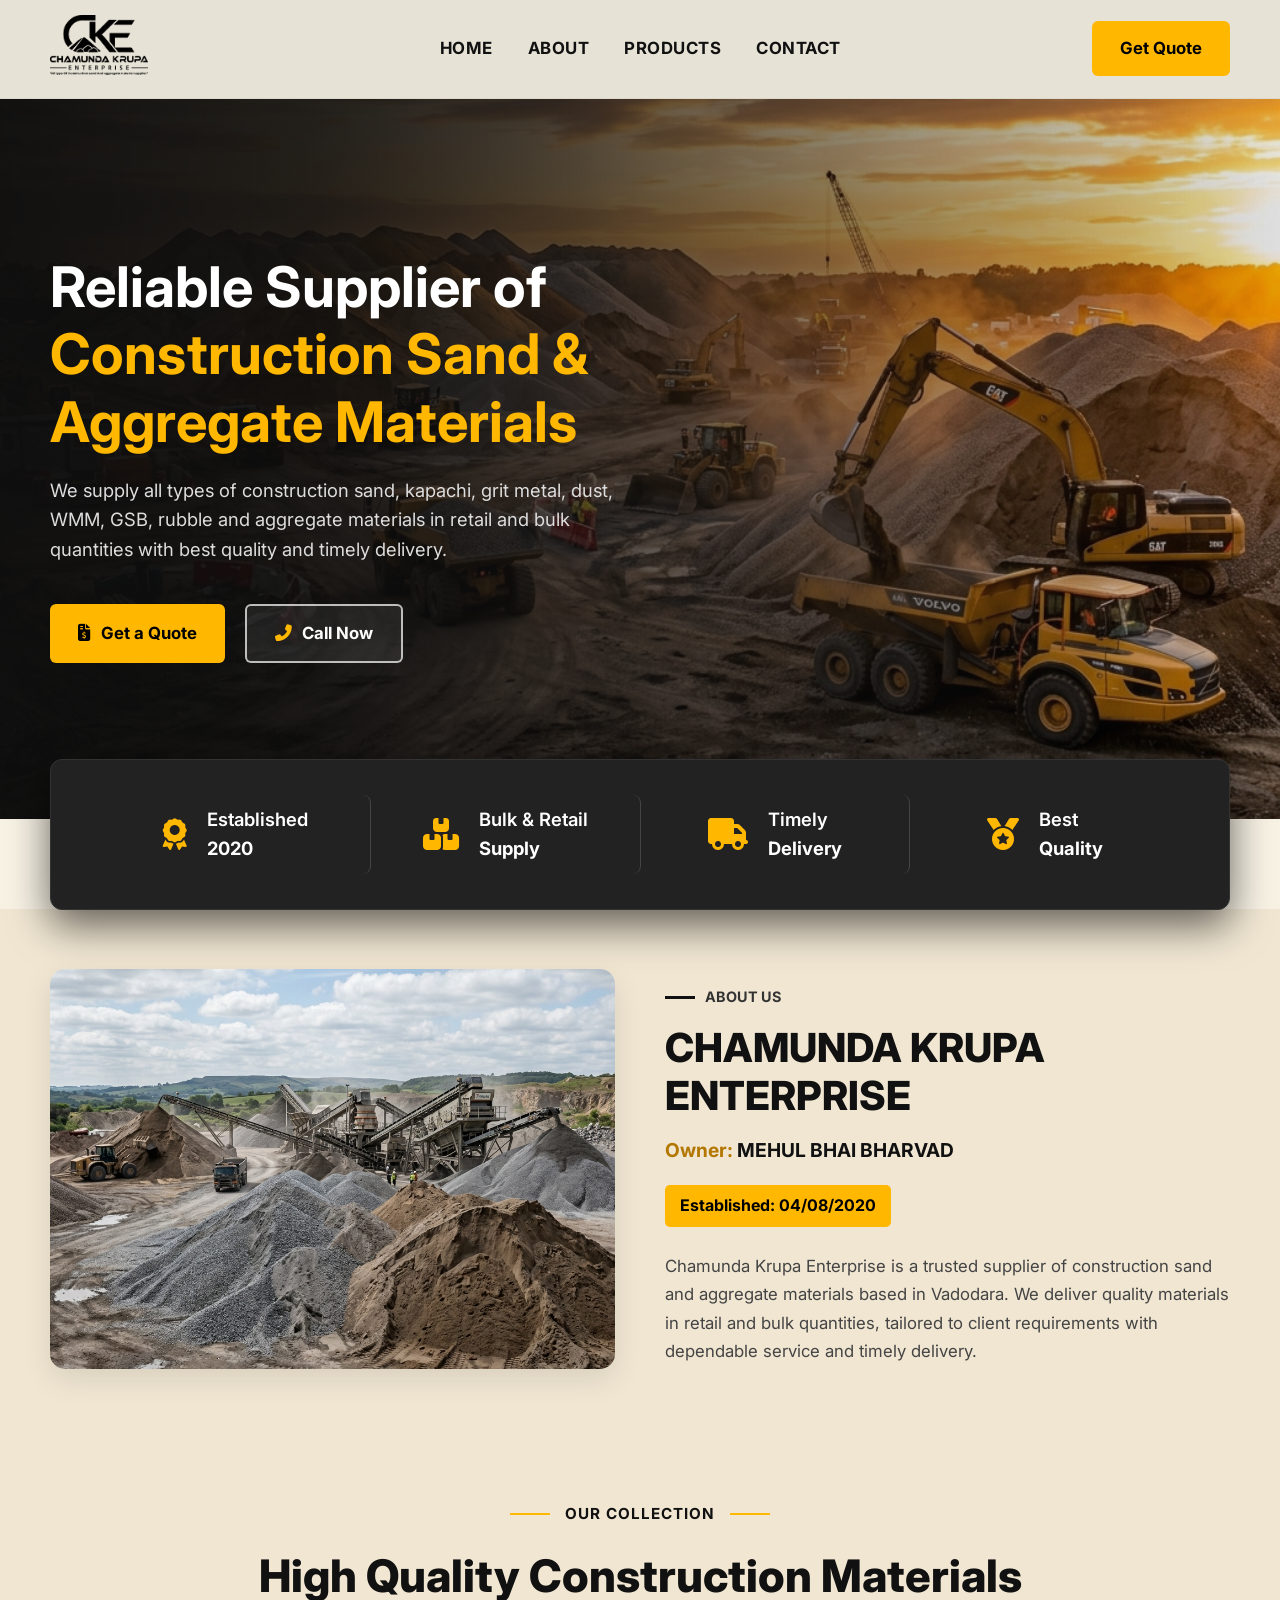
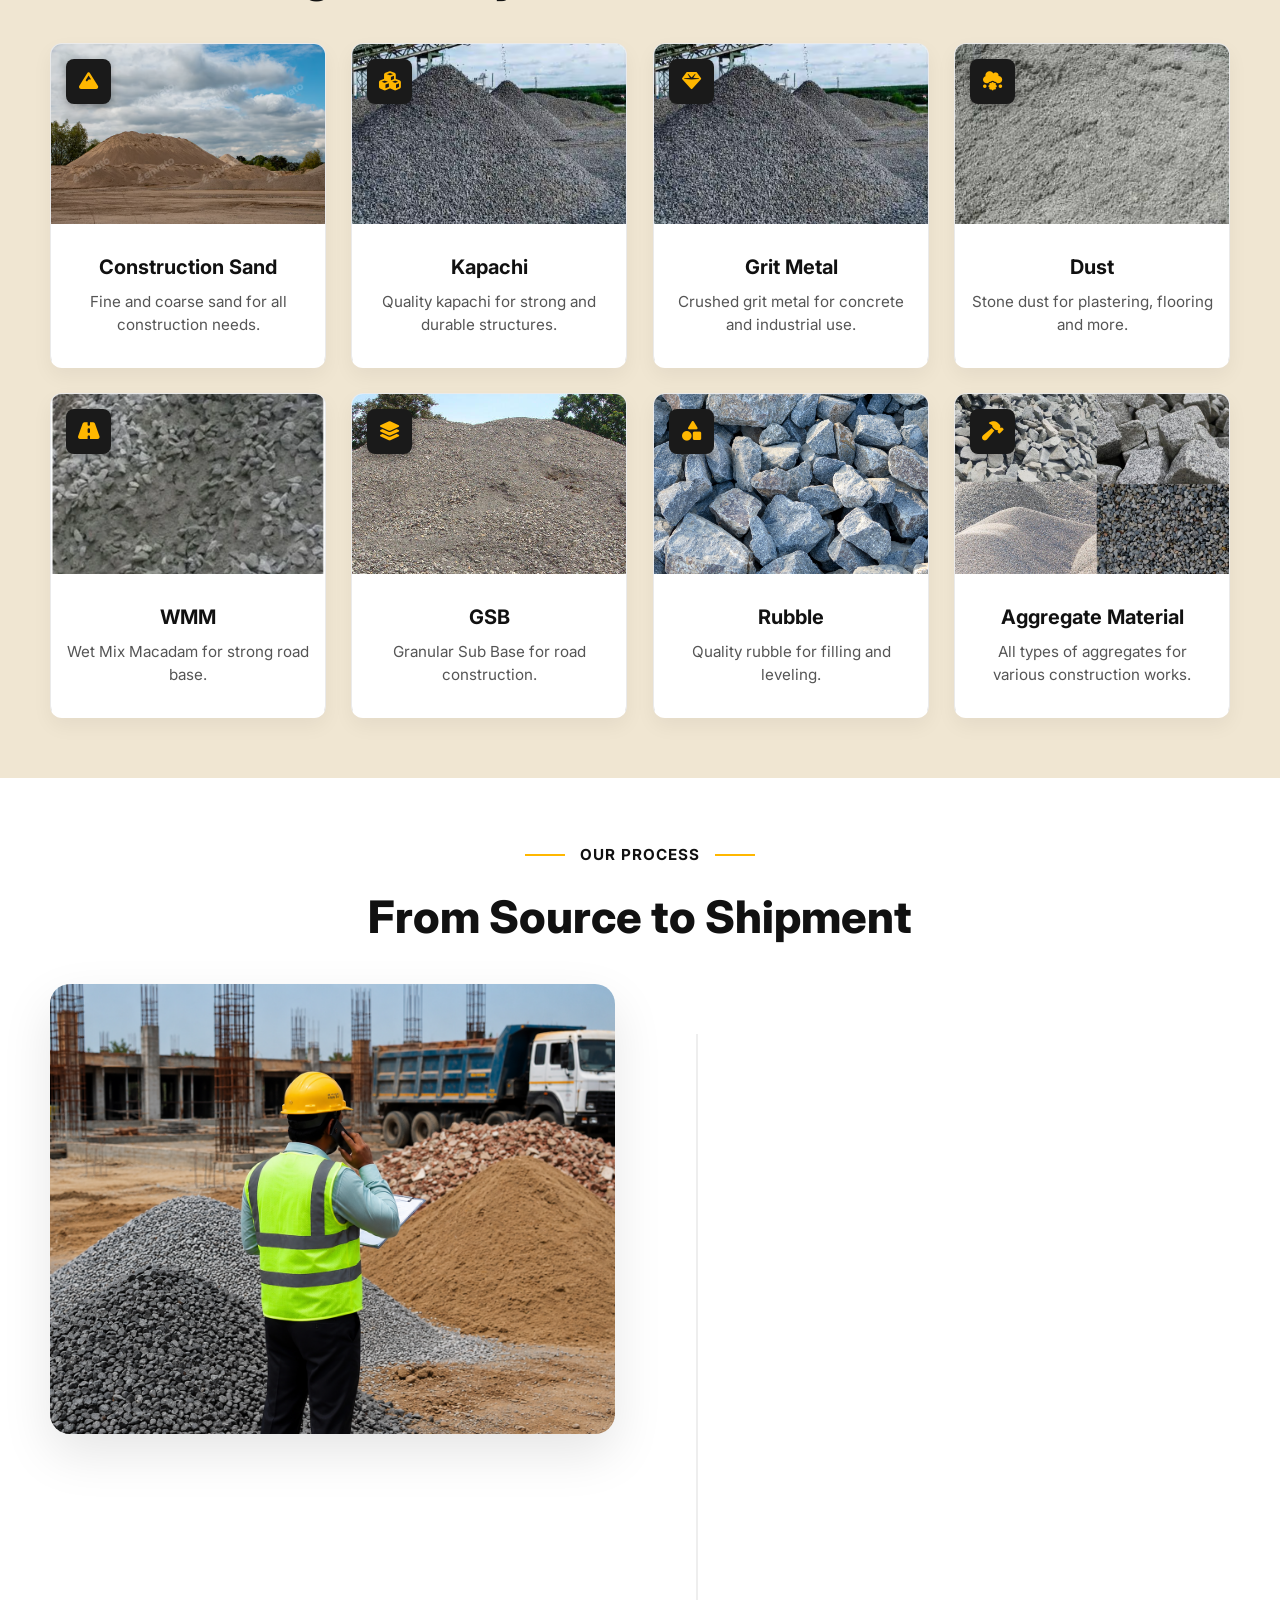
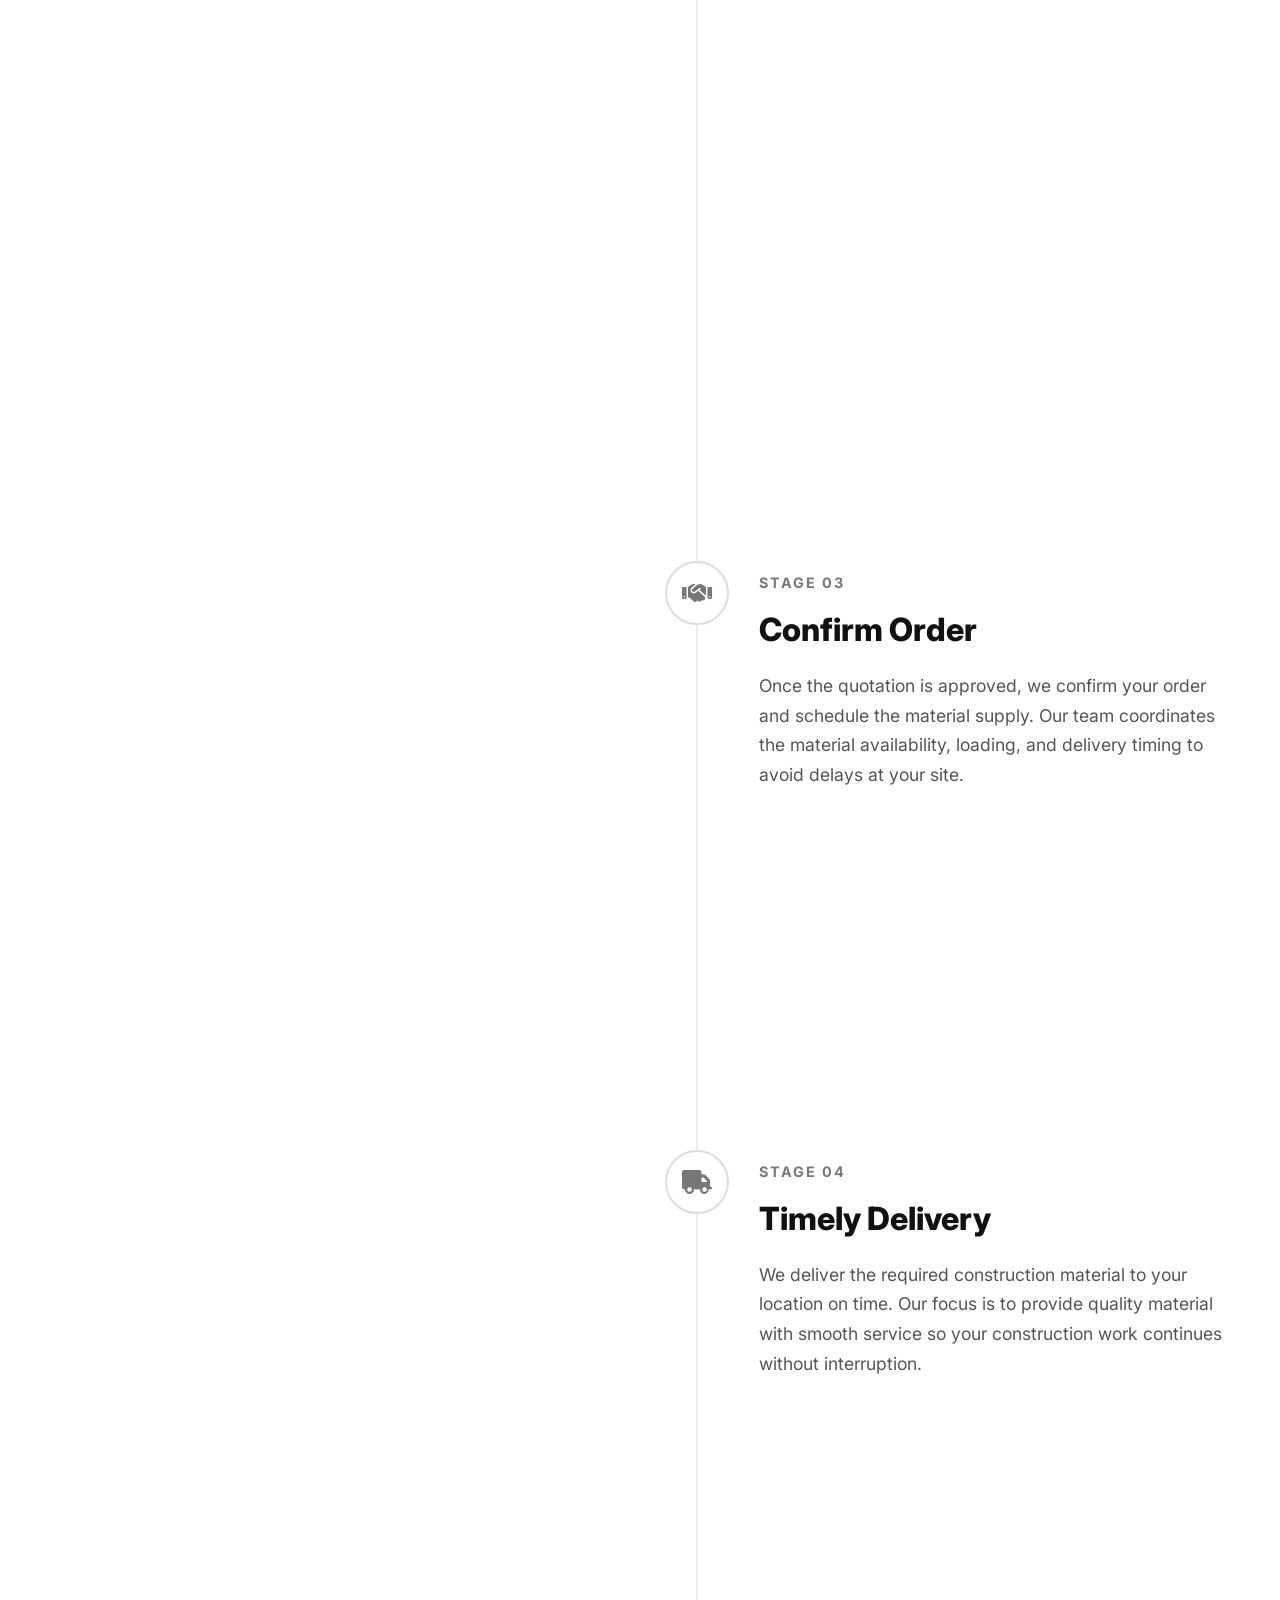
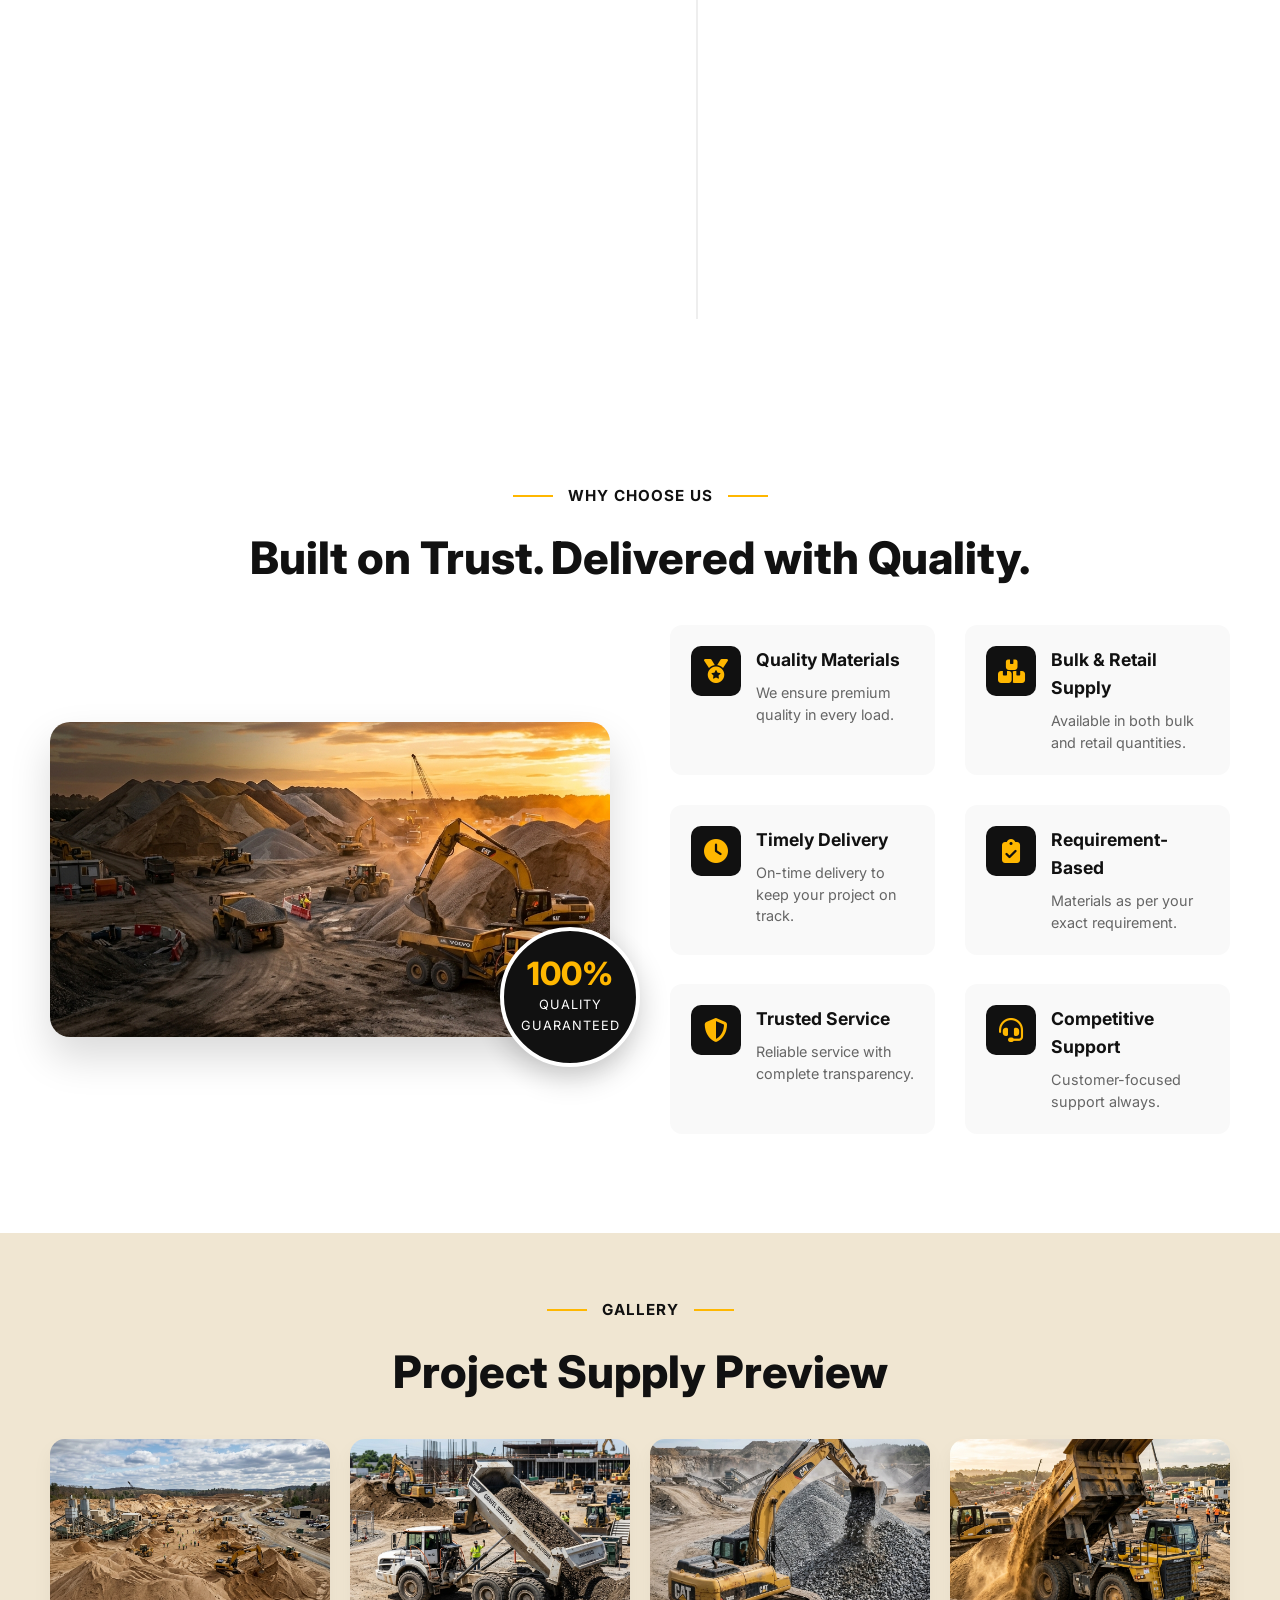
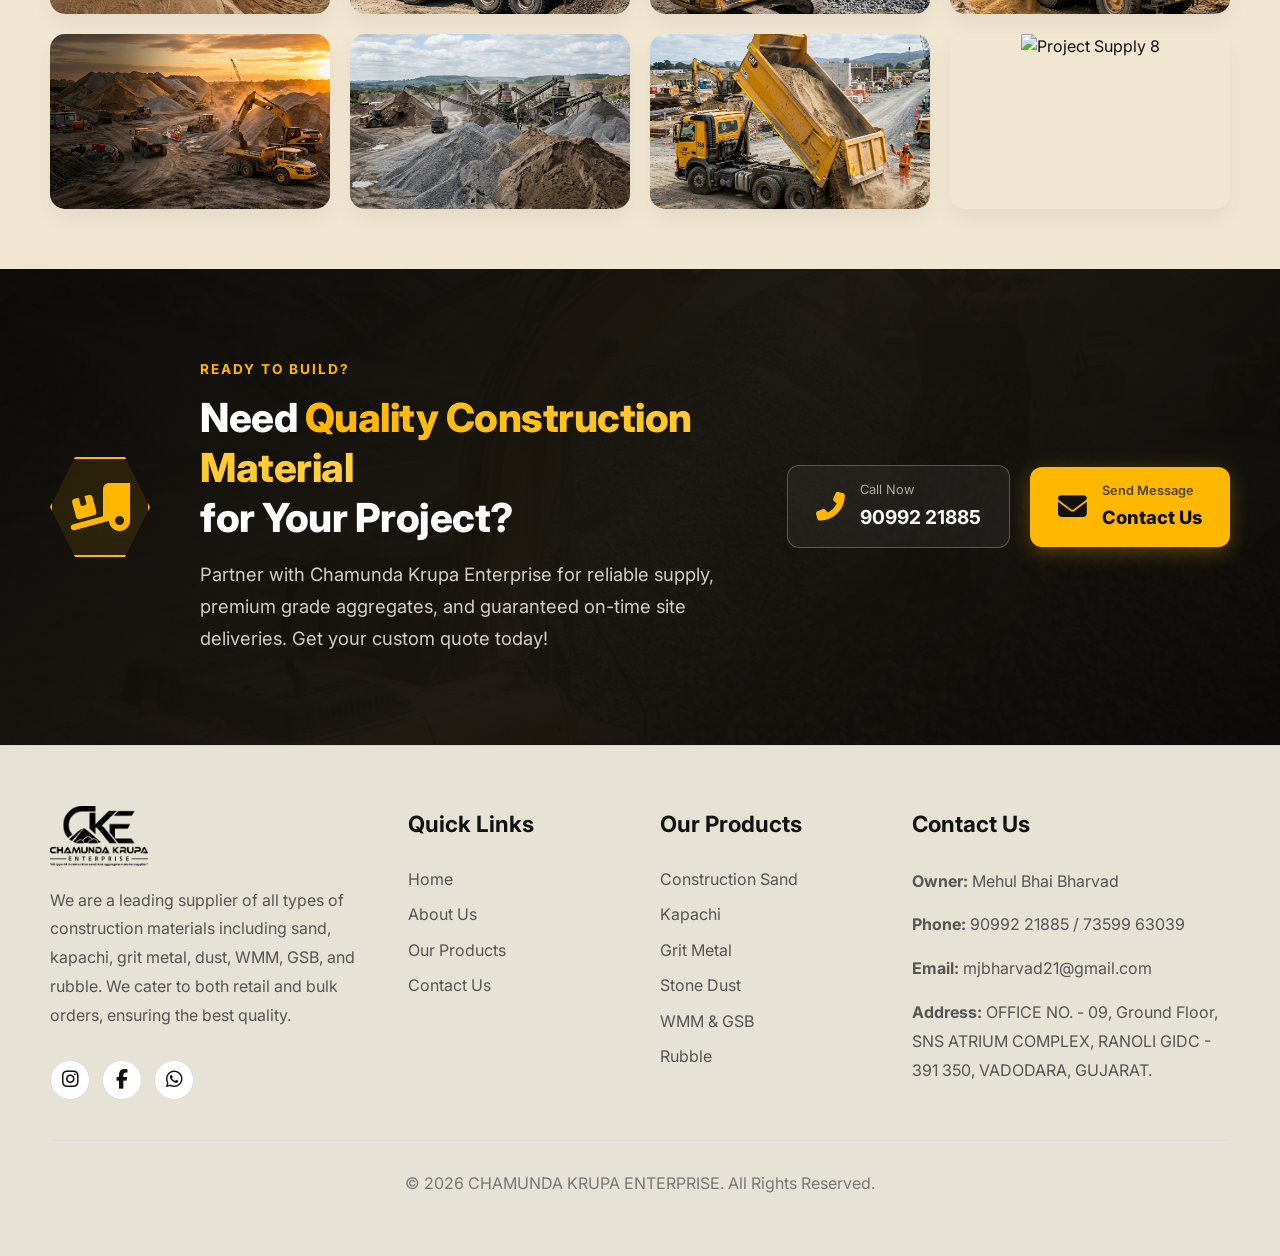
==== commit 4bd62967: "done" ====
--- a/index.html
+++ b/index.html
@@ -7,7 +7,7 @@
     <title>CHAMUNDA KRUPA ENTERPRISE - Reliable Supplier of Construction Materials</title>
     <meta name="description"
         content="Leading supplier of construction sand, kapachi, grit metal, dust, WMM, GSB, rubble and aggregate materials.">
-    <link rel="stylesheet" href="style.css?v=1.1">
+    <link rel="stylesheet" href="style.css?v=2.2">
     <!-- Font Awesome for Icons -->
     <link rel="stylesheet" href="https://cdnjs.cloudflare.com/ajax/libs/font-awesome/6.4.0/css/all.min.css">
 </head>
@@ -369,17 +369,16 @@
         <section class="cta-section">
             <div class="cta-bg" style="background-image: url('image and video/gallery-3.png');"></div>
             <div class="cta-overlay"></div>
-            <div class="cta-container reveal reveal-up">
-                <div class="cta-icon-badge">
+            <div class="cta-container">
+                <div class="cta-icon-badge reveal reveal-left">
                     <i class="fas fa-truck-loading"></i>
                 </div>
-                <div class="cta-content">
-                    <h2>Need Quality Construction <br>
-                        Material for Your Project?</h2>
-                    <p>Contact us today for the best quality sand, aggregate and construction materials with timely
-                        delivery.</p>
-                </div>
-                <div class="cta-buttons">
+                <div class="cta-content reveal reveal-left" style="transition-delay: 0.15s;">
+                    <span class="cta-tagline">READY TO BUILD?</span>
+                    <h2>Need <span class="highlight-yellow">Quality Construction Material</span> <br>for Your Project?</h2>
+                    <p class="cta-desc">Partner with Chamunda Krupa Enterprise for reliable supply, premium grade aggregates, and guaranteed on-time site deliveries. Get your custom quote today!</p>
+                </div>
+                <div class="cta-buttons reveal reveal-right" style="transition-delay: 0.3s;">
                     <a href="tel:+919099221885" class="cta-btn-outline">
                         <div class="cta-btn-icon"><i class="fas fa-phone-alt"></i></div>
                         <div class="cta-btn-text">
--- a/style.css
+++ b/style.css
@@ -1457,6 +1457,8 @@
   .gallery-grid {
     grid-template-columns: repeat(2, 1fr);
   }
+}
+
 @media (max-width: 600px) {
   .gallery-grid {
     grid-template-columns: 1fr;
@@ -1506,8 +1508,8 @@
 /* CTA Section */
 .cta-section {
   position: relative;
-  padding: 40px 50px 30px 50px;
-  background-color: #1a1a1a;
+  padding: 90px 50px;
+  background-color: #111;
   overflow: hidden;
   margin: 0;
 }
@@ -1520,8 +1522,13 @@
   bottom: 0;
   background-size: cover;
   background-position: center;
-  opacity: 0.3;
+  opacity: 0.25;
   z-index: 1;
+  transition: transform 6s cubic-bezier(0.16, 1, 0.3, 1);
+}
+
+.cta-section:hover .cta-bg {
+  transform: scale(1.08);
 }
 
 .cta-overlay {
@@ -1530,7 +1537,7 @@
   left: 0;
   right: 0;
   bottom: 0;
-  background: linear-gradient(90deg, rgba(20, 15, 10, 1) 0%, rgba(40, 30, 10, 0.85) 50%, rgba(20, 15, 10, 1) 100%);
+  background: linear-gradient(135deg, rgba(12, 10, 8, 0.95) 0%, rgba(26, 22, 15, 0.88) 50%, rgba(12, 10, 8, 0.95) 100%);
   z-index: 2;
 }
 
@@ -1541,26 +1548,43 @@
   margin: 0 auto;
   display: flex;
   align-items: center;
-  gap: 40px;
+  gap: 50px;
   justify-content: space-between;
 }
 
 .cta-icon-badge {
-  background-color: var(--primary-color);
+  background-color: rgba(255, 183, 0, 0.1);
+  border: 2px solid var(--primary-color);
+  backdrop-filter: blur(10px);
+  -webkit-backdrop-filter: blur(10px);
   width: 100px;
   height: 100px;
   display: flex;
   align-items: center;
   justify-content: center;
   font-size: 3rem;
-  color: #111;
+  color: var(--primary-color);
   clip-path: polygon(25% 0%, 75% 0%, 100% 50%, 75% 100%, 25% 100%, 0% 50%);
   flex-shrink: 0;
-  transition: transform 0.4s ease;
+  transition: all 0.5s cubic-bezier(0.16, 1, 0.3, 1);
+  animation: ctaBadgeFloat 4s ease-in-out infinite;
+  box-shadow: 0 10px 30px rgba(255, 183, 0, 0.15);
+}
+
+@keyframes ctaBadgeFloat {
+  0%, 100% {
+    transform: translateY(0);
+  }
+  50% {
+    transform: translateY(-8px);
+  }
 }
 
 .cta-section:hover .cta-icon-badge {
-  transform: scale(1.05) rotate(10deg);
+  transform: scale(1.08) rotate(15deg);
+  background-color: var(--primary-color);
+  color: #111;
+  box-shadow: 0 15px 35px rgba(255, 183, 0, 0.45);
 }
 
 .cta-content {
@@ -1568,17 +1592,37 @@
   color: #fff;
 }
 
+.cta-tagline {
+  font-size: 0.85rem;
+  letter-spacing: 2px;
+  color: var(--primary-color);
+  display: block;
+  margin-bottom: 12px;
+  font-weight: 700;
+  text-transform: uppercase;
+}
+
 .cta-content h2 {
-  font-size: 2rem;
-  font-weight: 700;
-  margin-bottom: 10px;
+  font-size: 2.5rem;
+  font-weight: 800;
+  margin-bottom: 15px;
   color: #fff;
-}
-
-.cta-content p {
-  font-size: 1.1rem;
-  color: #ccc;
-  max-width: 800px;
+  line-height: 1.25;
+  letter-spacing: -0.5px;
+}
+
+.highlight-yellow {
+  color: var(--primary-color);
+  background: linear-gradient(90deg, #ffb700 0%, #ffd043 100%);
+  -webkit-background-clip: text;
+  -webkit-text-fill-color: transparent;
+}
+
+.cta-desc {
+  font-size: 1.15rem;
+  color: #d1cfcb;
+  max-width: 750px;
+  line-height: 1.75;
 }
 
 .cta-buttons {
@@ -1592,31 +1636,38 @@
   display: flex;
   align-items: center;
   gap: 15px;
-  padding: 12px 25px;
-  border-radius: 8px;
+  padding: 14px 28px;
+  border-radius: 12px;
   text-decoration: none;
-  transition: all 0.3s ease;
+  transition: all 0.4s cubic-bezier(0.16, 1, 0.3, 1);
 }
 
 .cta-btn-outline {
-  border: 1px solid rgba(255, 183, 0, 0.5);
-  background: rgba(0, 0, 0, 0.5);
-  backdrop-filter: blur(5px);
+  border: 1.5px solid rgba(255, 255, 255, 0.25);
+  background: rgba(255, 255, 255, 0.05);
+  backdrop-filter: blur(8px);
+  -webkit-backdrop-filter: blur(8px);
 }
 
 .cta-btn-outline:hover {
   border-color: var(--primary-color);
   background: rgba(255, 183, 0, 0.1);
-  transform: translateY(-3px);
+  transform: translateY(-5px);
+  box-shadow: 0 15px 30px rgba(255, 183, 0, 0.15);
 }
 
 .cta-btn-outline .cta-btn-icon {
   color: var(--primary-color);
   font-size: 1.8rem;
+  transition: transform 0.3s ease;
+}
+
+.cta-btn-outline:hover .cta-btn-icon {
+  transform: scale(1.15) rotate(-10deg);
 }
 
 .cta-btn-outline .btn-sub {
-  color: #aaa;
+  color: #b0aba4;
   display: block;
   font-size: 0.8rem;
   margin-bottom: 2px;
@@ -1631,32 +1682,42 @@
 .cta-btn-solid {
   background: var(--primary-color);
   color: #111;
-  box-shadow: 0 5px 15px rgba(255, 183, 0, 0.3);
+  box-shadow: 0 5px 20px rgba(255, 183, 0, 0.3);
 }
 
 .cta-btn-solid:hover {
-  background: var(--primary-hover);
-  transform: translateY(-3px);
-  box-shadow: 0 8px 25px rgba(255, 183, 0, 0.4);
+  background: #fff;
+  color: #111;
+  transform: translateY(-5px);
+  box-shadow: 0 15px 35px rgba(255, 255, 255, 0.25);
 }
 
 .cta-btn-solid .cta-btn-icon {
   color: #111;
-  font-size: 2rem;
+  font-size: 1.8rem;
+  transition: transform 0.3s ease;
+}
+
+.cta-btn-solid:hover .cta-btn-icon {
+  transform: translateX(3px) scale(1.1);
 }
 
 .cta-btn-solid .btn-sub {
-  color: #333;
+  color: #4b4438;
   display: block;
   font-size: 0.8rem;
   margin-bottom: 2px;
   font-weight: 600;
 }
 
+.cta-btn-solid:hover .btn-sub {
+  color: #555;
+}
+
 .cta-btn-solid .btn-main {
   color: #111;
   font-weight: 800;
-  font-size: 1.1rem;
+  font-size: 1.15rem;
 }
 
 .about-hero {
@@ -2321,23 +2382,30 @@
   }
 
   .cta-section {
-    padding: 40px 20px 30px 20px;
+    padding: 70px 24px;
   }
 
   .cta-container {
     flex-direction: column;
-    gap: 20px;
+    gap: 30px;
+    text-align: center;
+  }
+
+  .cta-content h2 {
+    font-size: 2rem;
   }
 
   .cta-buttons {
     flex-direction: column;
     width: 100%;
+    gap: 15px;
   }
 
   .cta-btn-outline,
   .cta-btn-solid {
     width: 100%;
     justify-content: center;
+    padding: 12px 24px;
   }
 }
 
@@ -2398,21 +2466,23 @@
   }
 
   .cta-section {
-    padding: 30px 15px 25px 15px;
+    padding: 50px 16px;
   }
 
   .cta-icon-badge {
     width: 80px;
     height: 80px;
-    font-size: 2.5rem;
+    font-size: 2.3rem;
   }
 
   .cta-content h2 {
-    font-size: 1.5rem;
+    font-size: 1.7rem;
+    line-height: 1.3;
   }
 
   .cta-content p {
-    font-size: 0.95rem;
+    font-size: 1rem;
+    line-height: 1.6;
   }
 
   .experience-badge {
@@ -4775,6 +4845,9 @@
   font-size: 1.1rem;
   font-weight: 600;
   margin-bottom: 4px;
+  word-wrap: break-word;
+  word-break: break-word;
+  overflow-wrap: break-word;
 }
 
 .card-value a {
@@ -5306,3 +5379,38 @@
     min-height: 300px;
   }
 }
+
+@media (max-width: 500px) {
+  .ck-info-card {
+    flex-direction: column;
+    align-items: flex-start;
+    padding: 24px 20px;
+    gap: 15px;
+    border-radius: 16px;
+  }
+  
+  .card-icon-wrapper {
+    width: 48px;
+    height: 48px;
+    font-size: 1.2rem;
+  }
+
+  .card-details h3 {
+    font-size: 1.1rem;
+    margin-bottom: 6px;
+  }
+
+  .card-value {
+    font-size: 0.95rem;
+    white-space: nowrap;
+  }
+  
+  .card-hint {
+    font-size: 0.8rem;
+    margin-top: 4px;
+  }
+
+  .card-address {
+    font-size: 0.88rem;
+  }
+}
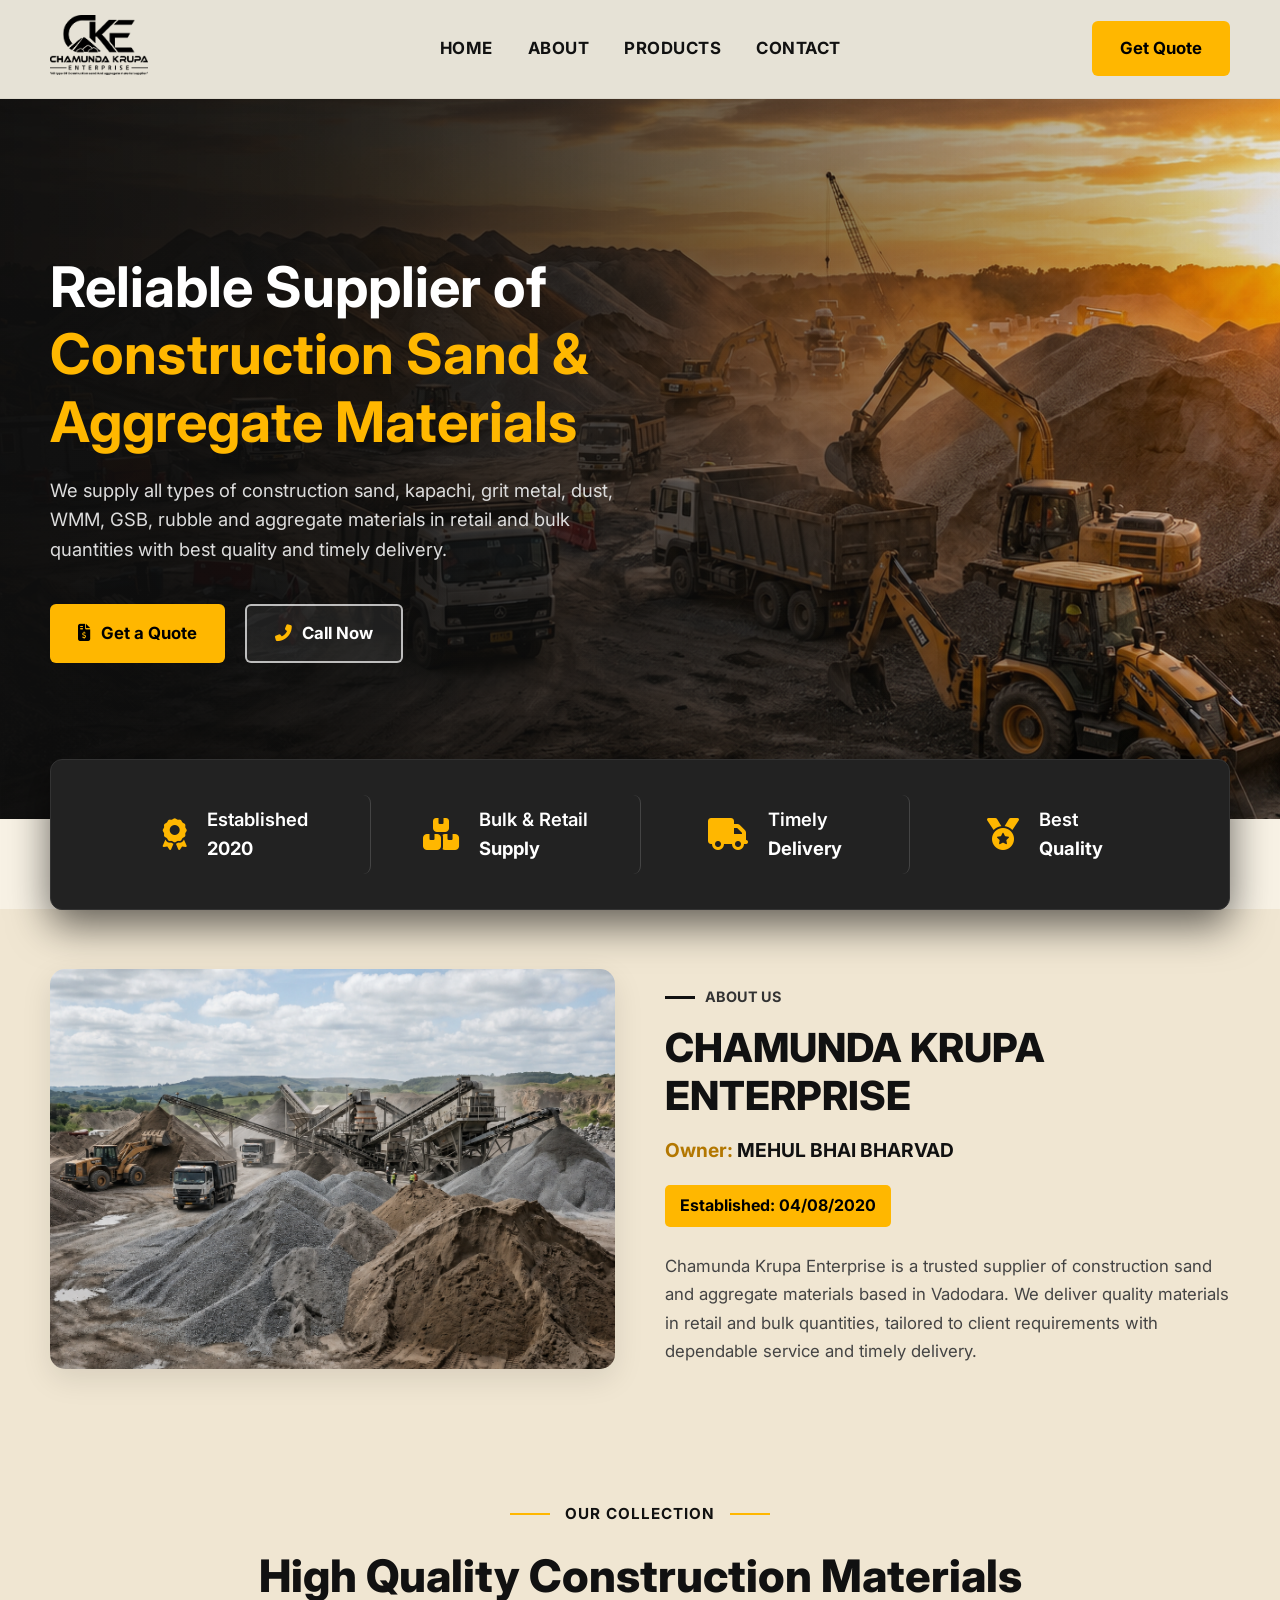
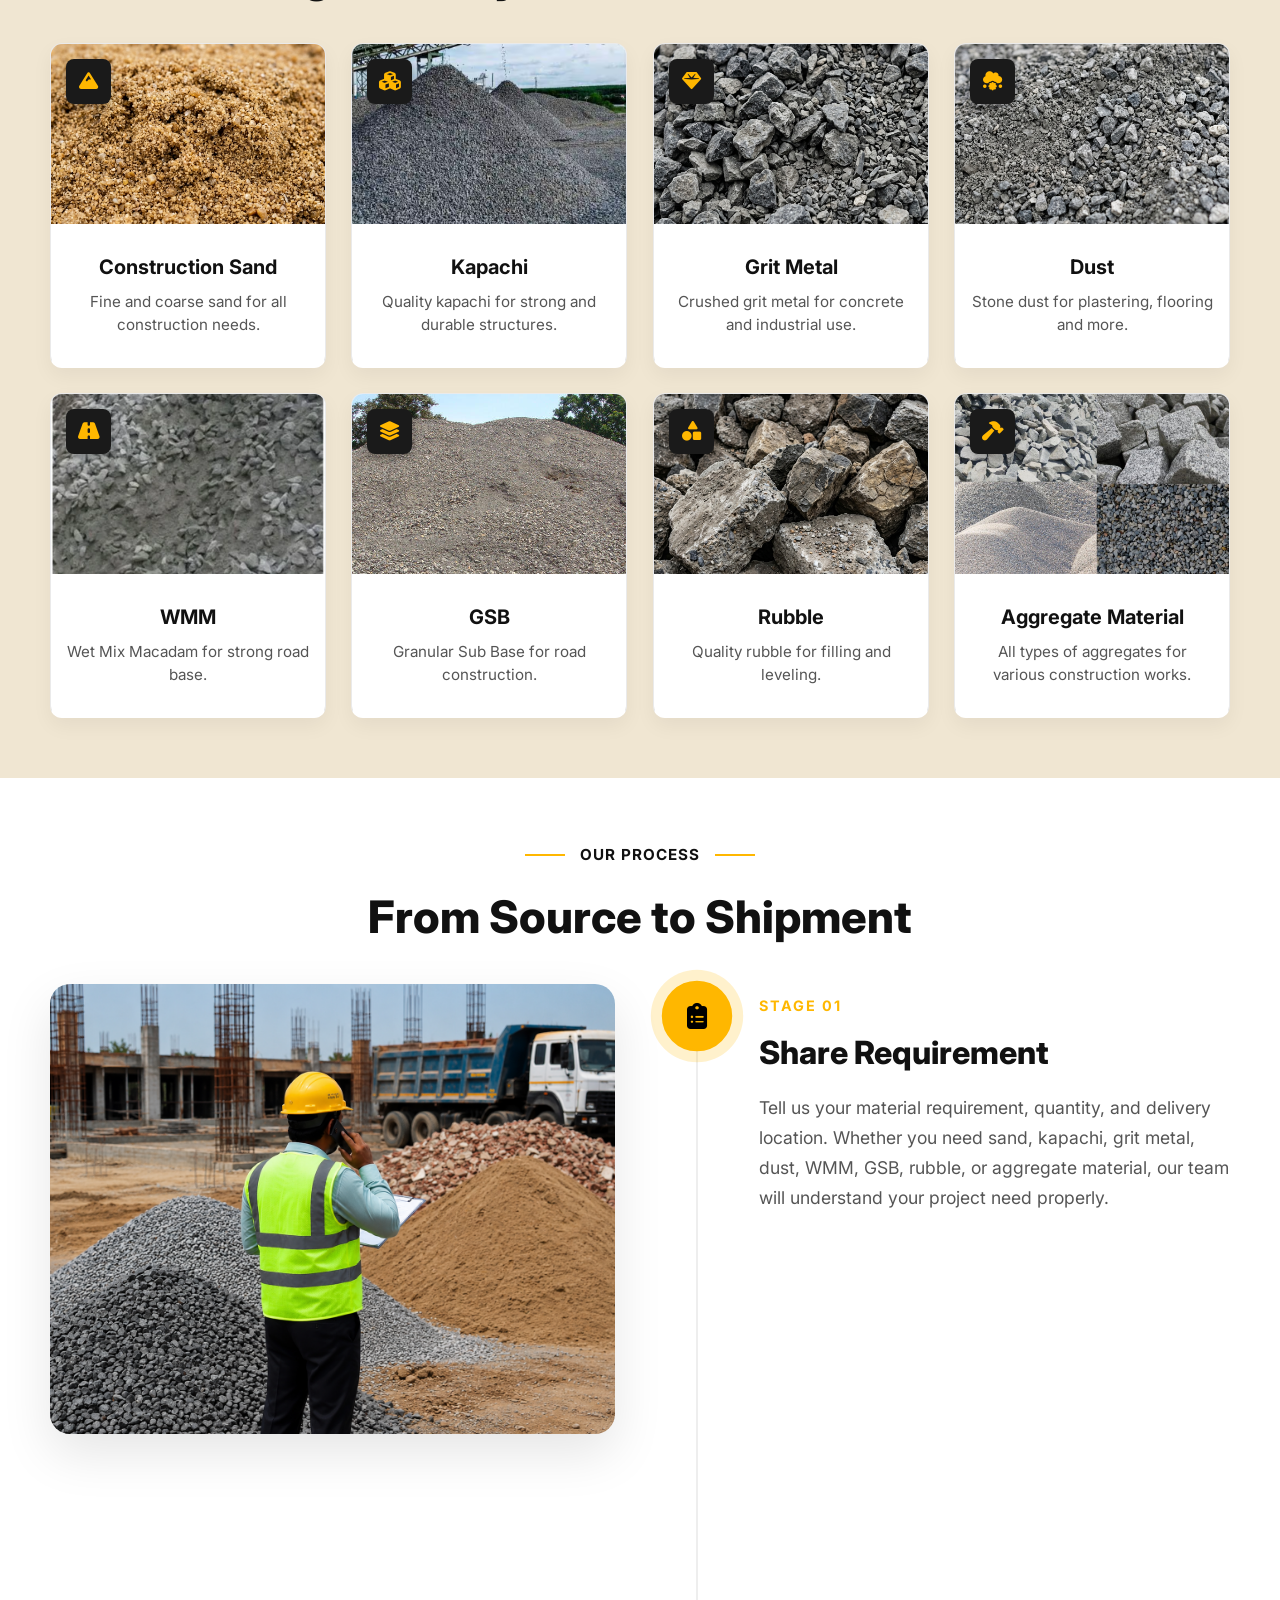
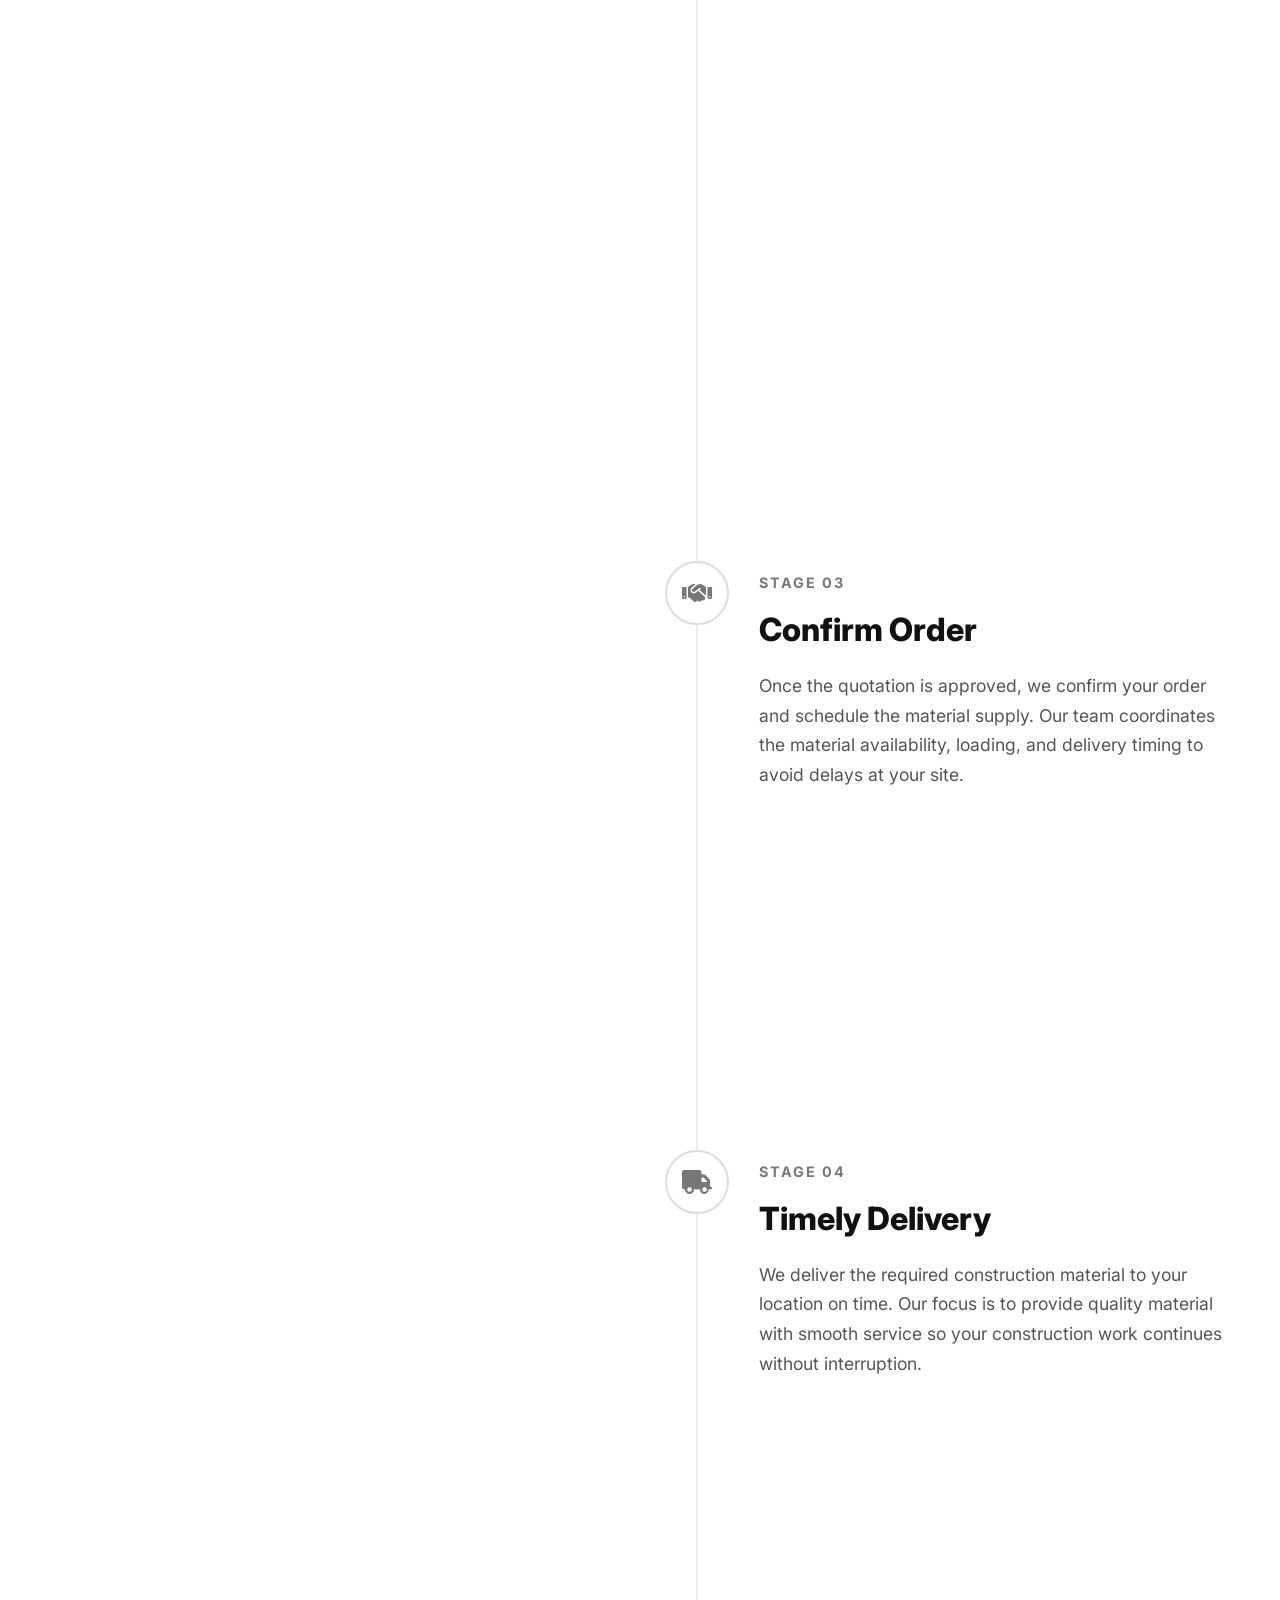
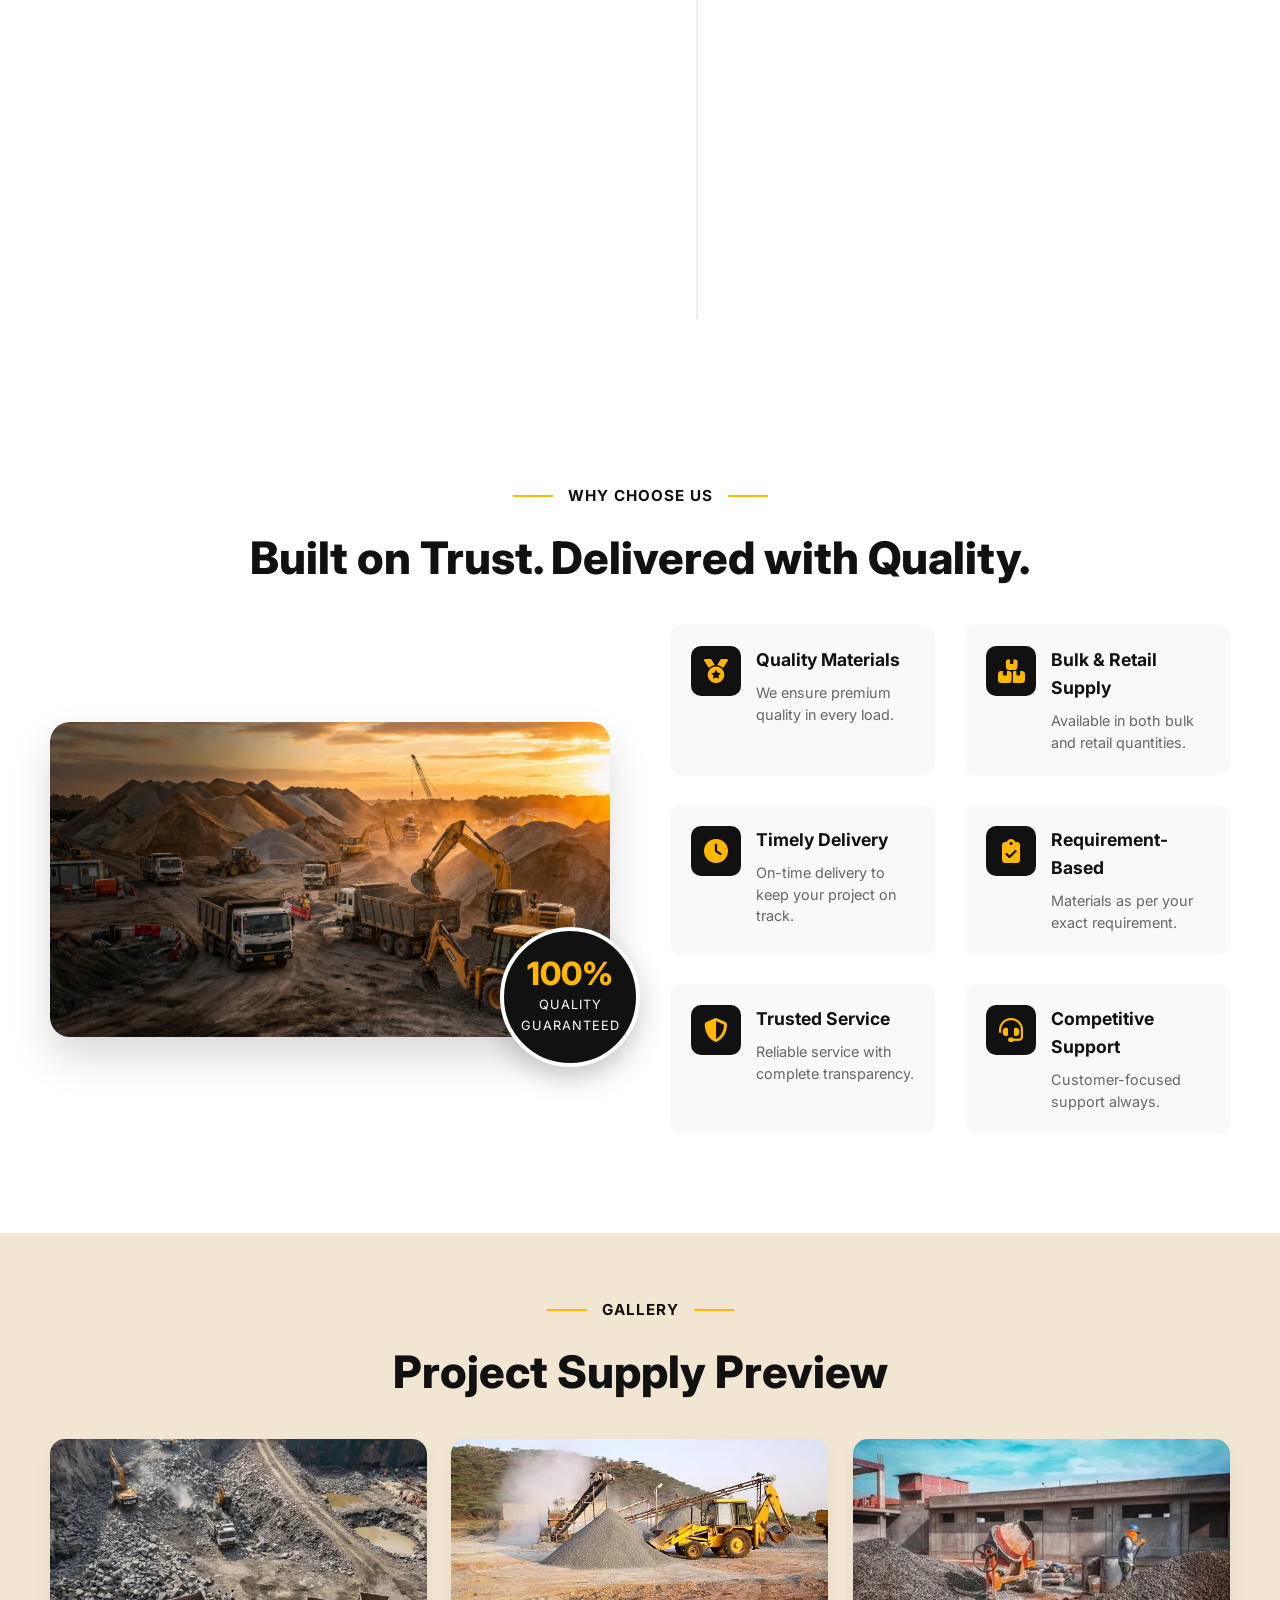
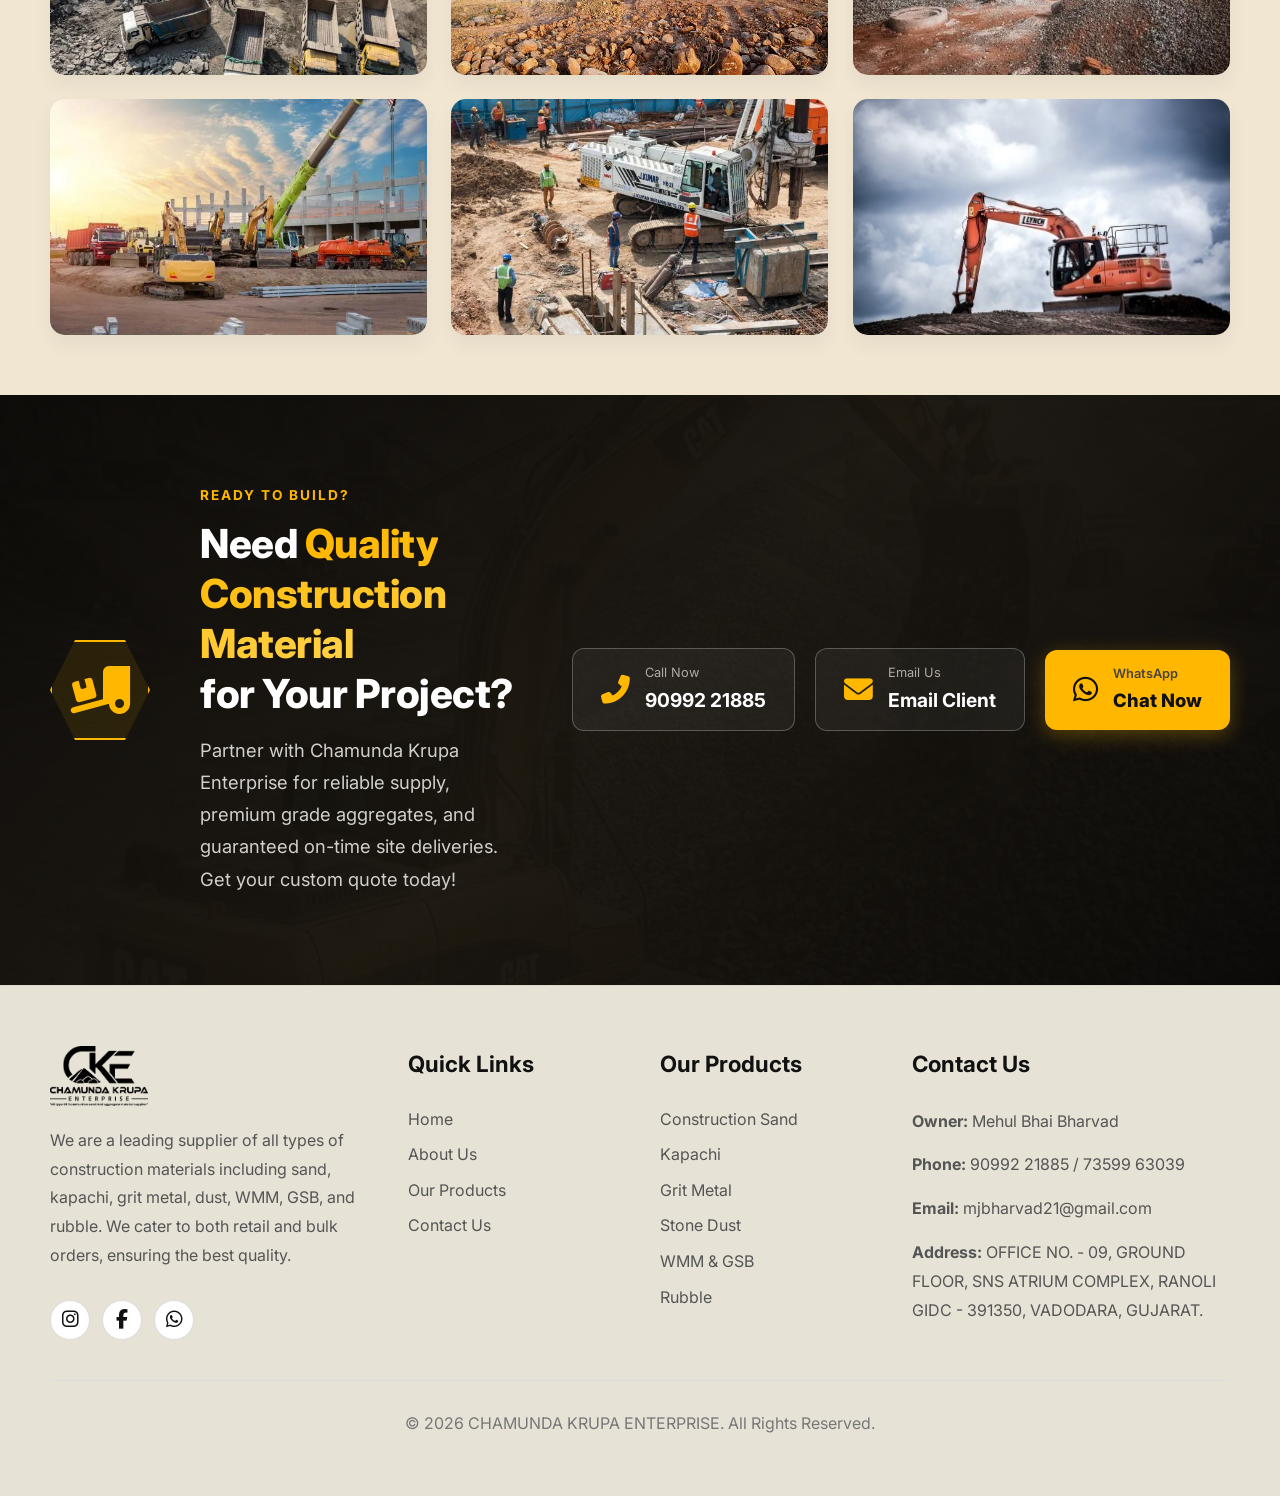
==== commit 14e04169: "chnge" ====
--- a/index.html
+++ b/index.html
@@ -7,7 +7,7 @@
     <title>CHAMUNDA KRUPA ENTERPRISE - Reliable Supplier of Construction Materials</title>
     <meta name="description"
         content="Leading supplier of construction sand, kapachi, grit metal, dust, WMM, GSB, rubble and aggregate materials.">
-    <link rel="stylesheet" href="style.css?v=2.2">
+    <link rel="stylesheet" href="style.css?v=2.4">
     <!-- Font Awesome for Icons -->
     <link rel="stylesheet" href="https://cdnjs.cloudflare.com/ajax/libs/font-awesome/6.4.0/css/all.min.css">
 </head>
@@ -18,7 +18,7 @@
     <div id="header-placeholder"></div>
 
     <main>
-        <section class="hero" style="background-image: url('image and video/hero-bg.png');">
+        <section class="hero" style="background-image: url('image and video/home banner .png');">
             <div class="hero-content">
                 <h1>
                     Reliable Supplier of <br>
@@ -69,7 +69,7 @@
         </div>
         <section class="about-section" id="about">
             <div class="about-image reveal reveal-right">
-                <img src="image and video/about-img.png" alt="Construction Materials">
+                <img src="image and video/new about.png" alt="Construction Materials">
             </div>
             <div class="about-content">
                 <div class="about-label">ABOUT US</div>
@@ -94,7 +94,7 @@
                     <div class="product-card reveal reveal-up">
                         <div class="product-image">
                             <div class="product-icon-box"><i class="fas fa-mountain"></i></div>
-                            <img src="image and video/sand.png" alt="Construction Sand">
+                            <img src="image and video/product-sand.png" alt="Construction Sand">
                         </div>
                         <div class="product-info">
                             <h3>Construction Sand</h3>
@@ -118,7 +118,7 @@
                     <div class="product-card reveal reveal-up">
                         <div class="product-image">
                             <div class="product-icon-box"><i class="fas fa-gem"></i></div>
-                            <img src="image and video/kapachi.png" alt="Grit Metal">
+                            <img src="image and video/product-gravel.png" alt="Grit Metal">
                         </div>
                         <div class="product-info">
                             <h3>Grit Metal</h3>
@@ -130,7 +130,7 @@
                     <div class="product-card reveal reveal-up">
                         <div class="product-image">
                             <div class="product-icon-box"><i class="fas fa-cloud-meatball"></i></div>
-                            <img src="image and video/dust.png" alt="Dust">
+                            <img src="image and video/product-dust.png" alt="Dust">
                         </div>
                         <div class="product-info">
                             <h3>Dust</h3>
@@ -166,7 +166,7 @@
                     <div class="product-card reveal reveal-up">
                         <div class="product-image">
                             <div class="product-icon-box"><i class="fas fa-shapes"></i></div>
-                            <img src="image and video/rubble.png" alt="Rubble">
+                            <img src="image and video/product-rubble.png" alt="Rubble">
                         </div>
                         <div class="product-info">
                             <h3>Rubble</h3>
@@ -197,9 +197,9 @@
                 <div class="process-left">
                     <div class="process-images-wrapper">
                         <img src="image and video/person.png" class="p-img active" id="pimg-1" alt="Share Requirement">
-                        <img src="image and video/process-4.png" class="p-img" id="pimg-2" alt="Get Quote">
+                        <img src="image and video/unload.png" class="p-img" id="pimg-2" alt="Get Quote">
                         <img src="image and video/gallery-3.png" class="p-img" id="pimg-3" alt="Confirm Order">
-                        <img src="image and video/process-4-new.png" class="p-img" id="pimg-4" alt="Timely Delivery">
+                        <img src="image and video/tta truck.png" class="p-img" id="pimg-4" alt="Timely Delivery">
                     </div>
                 </div>
                 <div class="process-right">
@@ -266,7 +266,7 @@
             <div class="choose-container">
                 <div class="choose-video-wrapper reveal reveal-left">
                     <div class="video-container">
-                        <video autoplay loop muted playsinline poster="image and video/hero-bg.png" id="promo-video">
+                        <video autoplay loop muted playsinline poster="image and video/home banner .png" id="promo-video">
                             <source src="image and video/new construction.mov" type="video/quicktime">
                             <source src="image and video/new construction.mov" type="video/mp4">
                             Your browser does not support the video tag.
@@ -339,28 +339,22 @@
 
             <div class="gallery-grid">
                 <div class="gallery-item reveal reveal-up">
-                    <img src="image and video/gallery-1.png" alt="Project Supply 1">
-                </div>
-                <div class="gallery-item reveal reveal-up">
-                    <img src="image and video/gallery-2.png" alt="Project Supply 2">
-                </div>
-                <div class="gallery-item reveal reveal-up">
-                    <img src="image and video/gallery-3.png" alt="Project Supply 3">
-                </div>
-                <div class="gallery-item reveal reveal-up">
-                    <img src="image and video/process-4-new.png" alt="Project Supply 4">
-                </div>
-                <div class="gallery-item reveal reveal-up">
-                    <img src="image and video/hero-bg.png" alt="Project Supply 5">
-                </div>
-                <div class="gallery-item reveal reveal-up">
-                    <img src="image and video/about-img.png" alt="Project Supply 6">
-                </div>
-                <div class="gallery-item reveal reveal-up">
-                    <img src="image and video/process-4.png" alt="Project Supply 7">
-                </div>
-                <div class="gallery-item reveal reveal-up">
-                    <img src="image and video/construction.jpg" alt="Project Supply 8">
+                    <img src="image and video/gallery1.png" alt="Project Site Material Supply">
+                </div>
+                <div class="gallery-item reveal reveal-up">
+                    <img src="image and video/gallery 2 .png" alt="Graded Grit Metal Aggregates">
+                </div>
+                <div class="gallery-item reveal reveal-up">
+                    <img src="image and video/3 gallery.png" alt="Quality Sub-Base GSB Supply">
+                </div>
+                <div class="gallery-item reveal reveal-up">
+                    <img src="image and video/4 gallery.png" alt="Crushed Stone Dust Delivery">
+                </div>
+                <div class="gallery-item reveal reveal-up">
+                    <img src="image and video/5 gallery.png" alt="Heavy Excavator Loading Material">
+                </div>
+                <div class="gallery-item reveal reveal-up">
+                    <img src="image and video/6 gallery.png" alt="Efficient Dumper Truck Dispatch">
                 </div>
             </div>
         </section>
@@ -386,11 +380,18 @@
                             <span class="btn-main">90992 21885</span>
                         </div>
                     </a>
-                    <a href="contact.html" class="cta-btn-solid">
+                    <a href="mailto:mjbharvad21@gmail.com" class="cta-btn-outline">
                         <div class="cta-btn-icon"><i class="fas fa-envelope"></i></div>
                         <div class="cta-btn-text">
-                            <span class="btn-sub">Send Message</span>
-                            <span class="btn-main">Contact Us</span>
+                            <span class="btn-sub">Email Us</span>
+                            <span class="btn-main">Email Client</span>
+                        </div>
+                    </a>
+                    <a href="https://wa.me/919099221885" target="_blank" class="cta-btn-solid">
+                        <div class="cta-btn-icon"><i class="fab fa-whatsapp"></i></div>
+                        <div class="cta-btn-text">
+                            <span class="btn-sub">WhatsApp</span>
+                            <span class="btn-main">Chat Now</span>
                         </div>
                     </a>
                 </div>
@@ -402,6 +403,17 @@
     <!-- Footer will be loaded here -->
     <div id="footer-placeholder"></div>
 
+    <!-- Lightbox Modal -->
+    <div id="gallery-lightbox" class="lightbox" role="dialog" aria-modal="true" aria-label="Image Gallery Lightbox">
+        <span class="lightbox-close" aria-label="Close lightbox">&times;</span>
+        <button class="lightbox-prev" aria-label="Previous image"><i class="fas fa-chevron-left"></i></button>
+        <div class="lightbox-content">
+            <img id="lightbox-img" src="" alt="Project Supply Large View">
+            <div id="lightbox-caption"></div>
+        </div>
+        <button class="lightbox-next" aria-label="Next image"><i class="fas fa-chevron-right"></i></button>
+    </div>
+
     <script src="script.js"></script>
 </body>
 
--- a/style.css
+++ b/style.css
@@ -1414,8 +1414,8 @@
 
 .gallery-grid {
   display: grid;
-  grid-template-columns: repeat(4, 1fr);
-  gap: 20px;
+  grid-template-columns: repeat(3, 1fr);
+  gap: 24px;
   max-width: 1400px;
   margin: 0 auto;
   margin-top: 20px;
@@ -1496,10 +1496,164 @@
 .products-grid .product-card:nth-child(4n+4) { transition-delay: 0.3s; }
 
 /* Staggered Transition Delays for Gallery Grid */
-.gallery-grid .gallery-item:nth-child(4n+1) { transition-delay: 0s; }
-.gallery-grid .gallery-item:nth-child(4n+2) { transition-delay: 0.1s; }
-.gallery-grid .gallery-item:nth-child(4n+3) { transition-delay: 0.2s; }
-.gallery-grid .gallery-item:nth-child(4n+4) { transition-delay: 0.3s; }
+.gallery-grid .gallery-item:nth-child(3n+1) { transition-delay: 0s; }
+.gallery-grid .gallery-item:nth-child(3n+2) { transition-delay: 0.1s; }
+.gallery-grid .gallery-item:nth-child(3n+3) { transition-delay: 0.2s; }
+
+/* Lightbox Modal for Gallery */
+.gallery-item {
+  cursor: pointer;
+}
+
+.lightbox {
+  display: none;
+  position: fixed;
+  z-index: 9999;
+  left: 0;
+  top: 0;
+  width: 100%;
+  height: 100%;
+  overflow: hidden;
+  background-color: rgba(10, 8, 5, 0.95);
+  backdrop-filter: blur(12px);
+  -webkit-backdrop-filter: blur(12px);
+  align-items: center;
+  justify-content: center;
+  opacity: 0;
+  transition: opacity 0.3s ease;
+}
+
+.lightbox.active {
+  display: flex;
+  opacity: 1;
+}
+
+.lightbox-content {
+  position: relative;
+  max-width: 85%;
+  max-height: 80vh;
+  display: flex;
+  flex-direction: column;
+  align-items: center;
+  justify-content: center;
+}
+
+.lightbox-content img {
+  max-width: 100%;
+  max-height: 75vh;
+  border-radius: 12px;
+  box-shadow: 0 25px 50px rgba(0, 0, 0, 0.5);
+  border: 1px solid rgba(255, 183, 0, 0.15);
+  transform: scale(0.97);
+  opacity: 0;
+  transition: transform 0.3s cubic-bezier(0.16, 1, 0.3, 1), opacity 0.3s ease;
+  object-fit: contain;
+}
+
+.lightbox.active .lightbox-content img {
+  transform: scale(1);
+  opacity: 1;
+}
+
+#lightbox-caption {
+  margin-top: 15px;
+  color: #fff;
+  font-size: 1.1rem;
+  font-weight: 600;
+  letter-spacing: 0.5px;
+  text-align: center;
+  text-shadow: 0 2px 4px rgba(0, 0, 0, 0.5);
+}
+
+.lightbox-close {
+  position: absolute;
+  top: 30px;
+  right: 40px;
+  color: #fff;
+  font-size: 45px;
+  font-weight: 300;
+  cursor: pointer;
+  transition: color 0.2s, transform 0.2s, background-color 0.2s;
+  z-index: 10000;
+  width: 50px;
+  height: 50px;
+  display: flex;
+  align-items: center;
+  justify-content: center;
+  border-radius: 50%;
+  background: rgba(255, 255, 255, 0.05);
+}
+
+.lightbox-close:hover {
+  color: var(--primary-color);
+  transform: scale(1.1) rotate(90deg);
+  background: rgba(255, 255, 255, 0.12);
+}
+
+.lightbox-prev,
+.lightbox-next {
+  position: absolute;
+  top: 50%;
+  transform: translateY(-50%);
+  background: rgba(255, 255, 255, 0.05);
+  color: white;
+  border: 1px solid rgba(255, 255, 255, 0.1);
+  width: 55px;
+  height: 55px;
+  display: flex;
+  align-items: center;
+  justify-content: center;
+  font-size: 1.2rem;
+  cursor: pointer;
+  border-radius: 50%;
+  transition: all 0.3s ease;
+  z-index: 10000;
+}
+
+.lightbox-prev {
+  left: 40px;
+}
+
+.lightbox-next {
+  right: 40px;
+}
+
+.lightbox-prev:hover,
+.lightbox-next:hover {
+  background: var(--primary-color);
+  color: #000;
+  border-color: var(--primary-color);
+  transform: translateY(-50%) scale(1.1);
+}
+
+@media (max-width: 768px) {
+  .lightbox-close {
+    top: 20px;
+    right: 20px;
+    font-size: 35px;
+    width: 40px;
+    height: 40px;
+  }
+  
+  .lightbox-prev {
+    left: 15px;
+  }
+  
+  .lightbox-next {
+    right: 15px;
+  }
+
+  .lightbox-prev,
+  .lightbox-next {
+    width: 44px;
+    height: 44px;
+    font-size: 1rem;
+  }
+
+  .lightbox-content {
+    max-width: 95%;
+  }
+}
 
 /* Staggered Transition Delays for Choose Features */
 .choose-features .choose-feature-card:nth-child(2n+1) { transition-delay: 0s; }
@@ -5414,3 +5568,105 @@
     font-size: 0.88rem;
   }
 }
+
+/* Premium micro-interactions & Keyframe Animations */
+@keyframes float {
+  0% { transform: translateY(0); }
+  50% { transform: translateY(-6px); }
+  100% { transform: translateY(0); }
+}
+
+/* Floating Badges */
+.ck-floating-badge {
+  animation: float 4s ease-in-out infinite !important;
+}
+
+.experience-badge {
+  animation: float 4s ease-in-out infinite 1.5s !important;
+}
+
+.ck-trust-core {
+  animation: float 5s ease-in-out infinite !important;
+}
+
+/* Premium Button Sweep Shine Animation */
+.btn, .cta-btn-solid, .submit-btn-premium, .cta-btn-outline, .ck-ghost-btn {
+  position: relative !important;
+  overflow: hidden !important;
+}
+
+.btn::after, .cta-btn-solid::after, .submit-btn-premium::after, .cta-btn-outline::after, .ck-ghost-btn::after {
+  content: '' !important;
+  position: absolute !important;
+  top: 0 !important;
+  left: -100% !important;
+  width: 50% !important;
+  height: 100% !important;
+  background: linear-gradient(
+    90deg,
+    rgba(255, 255, 255, 0) 0%,
+    rgba(255, 255, 255, 0.25) 50%,
+    rgba(255, 255, 255, 0) 100%
+  ) !important;
+  transform: skewX(-25deg) !important;
+  transition: none !important;
+  pointer-events: none !important;
+}
+
+.btn:hover::after, .cta-btn-solid:hover::after, .submit-btn-premium:hover::after, .cta-btn-outline:hover::after, .ck-ghost-btn:hover::after {
+  animation: shine-sweep 1s ease-out forwards !important;
+}
+
+@keyframes shine-sweep {
+  0% { left: -100%; }
+  100% { left: 125%; }
+}
+
+/* Staggered transition delays for material track (6 items) */
+.ck-material-track .ck-material-card:nth-child(6n+1) { transition-delay: 0s; }
+.ck-material-track .ck-material-card:nth-child(6n+2) { transition-delay: 0.05s; }
+.ck-material-track .ck-material-card:nth-child(6n+3) { transition-delay: 0.1s; }
+.ck-material-track .ck-material-card:nth-child(6n+4) { transition-delay: 0.15s; }
+.ck-material-track .ck-material-card:nth-child(6n+5) { transition-delay: 0.2s; }
+.ck-material-track .ck-material-card:nth-child(6n+6) { transition-delay: 0.25s; }
+
+/* Staggered transition delays for product catalog cards (2 items) */
+.ck-product-catalog .ck-catalog-card:nth-child(2n+1) { transition-delay: 0s; }
+.ck-product-catalog .ck-catalog-card:nth-child(2n+2) { transition-delay: 0.15s; }
+
+/* Page-Load Animations for Hero Elements */
+.ck-hero-copy.reveal, .ck-products-hero-copy.reveal {
+  opacity: 0;
+  transform: translateY(30px);
+  animation: fadeInUp 1s cubic-bezier(0.16, 1, 0.3, 1) forwards;
+}
+
+.ck-hero-copy.reveal-up {
+  animation-delay: 0.1s;
+}
+
+/* Let's animate child elements for a staggered, extremely premium landing */
+.ck-hero-copy > span, .ck-products-hero-copy > span {
+  display: inline-block;
+  opacity: 0;
+  transform: translateY(15px);
+  animation: fadeInUp 0.8s cubic-bezier(0.16, 1, 0.3, 1) 0.1s forwards;
+}
+
+.ck-hero-copy > h1, .ck-products-hero-copy > h1 {
+  opacity: 0;
+  transform: translateY(20px);
+  animation: fadeInUp 0.8s cubic-bezier(0.16, 1, 0.3, 1) 0.2s forwards;
+}
+
+.ck-hero-copy > p, .ck-products-hero-copy > p {
+  opacity: 0;
+  transform: translateY(20px);
+  animation: fadeInUp 0.8s cubic-bezier(0.16, 1, 0.3, 1) 0.3s forwards;
+}
+
+.ck-hero-actions, .ck-products-actions {
+  opacity: 0;
+  transform: translateY(20px);
+  animation: fadeInUp 0.8s cubic-bezier(0.16, 1, 0.3, 1) 0.4s forwards;
+}
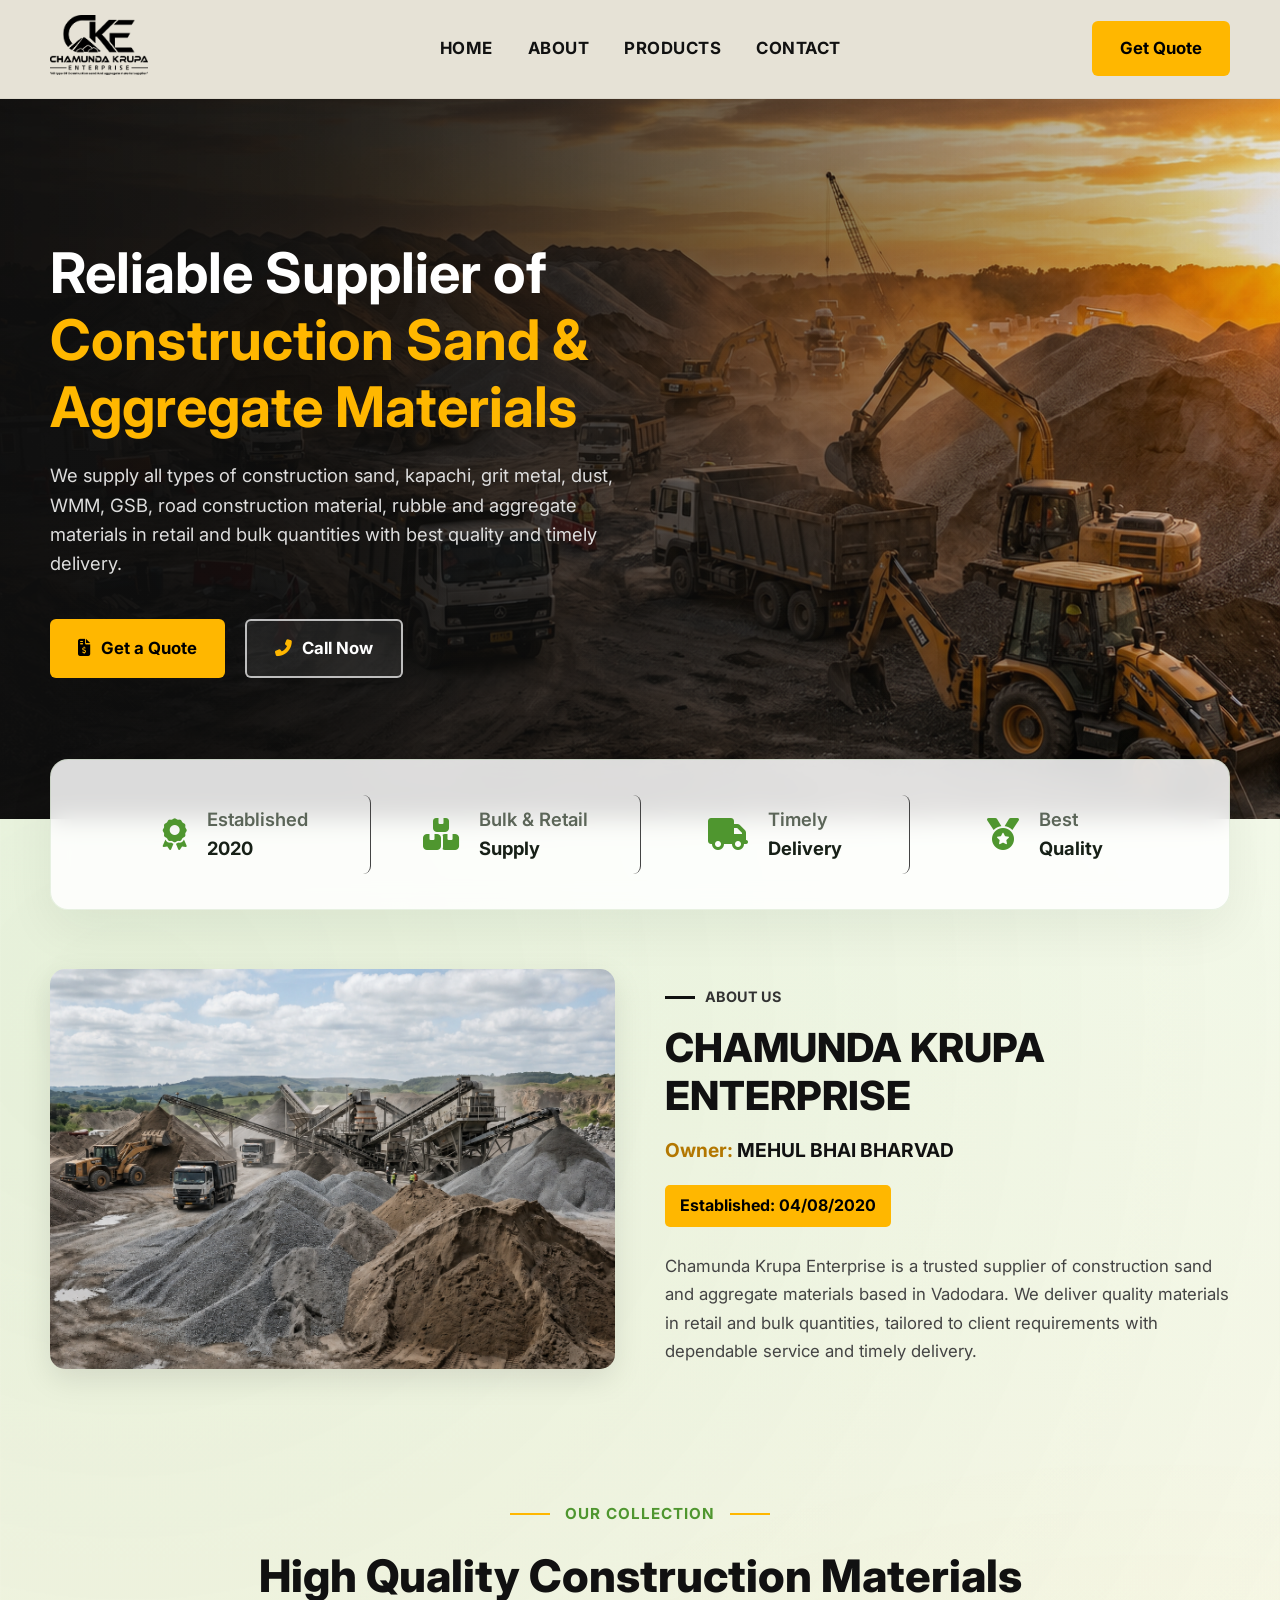
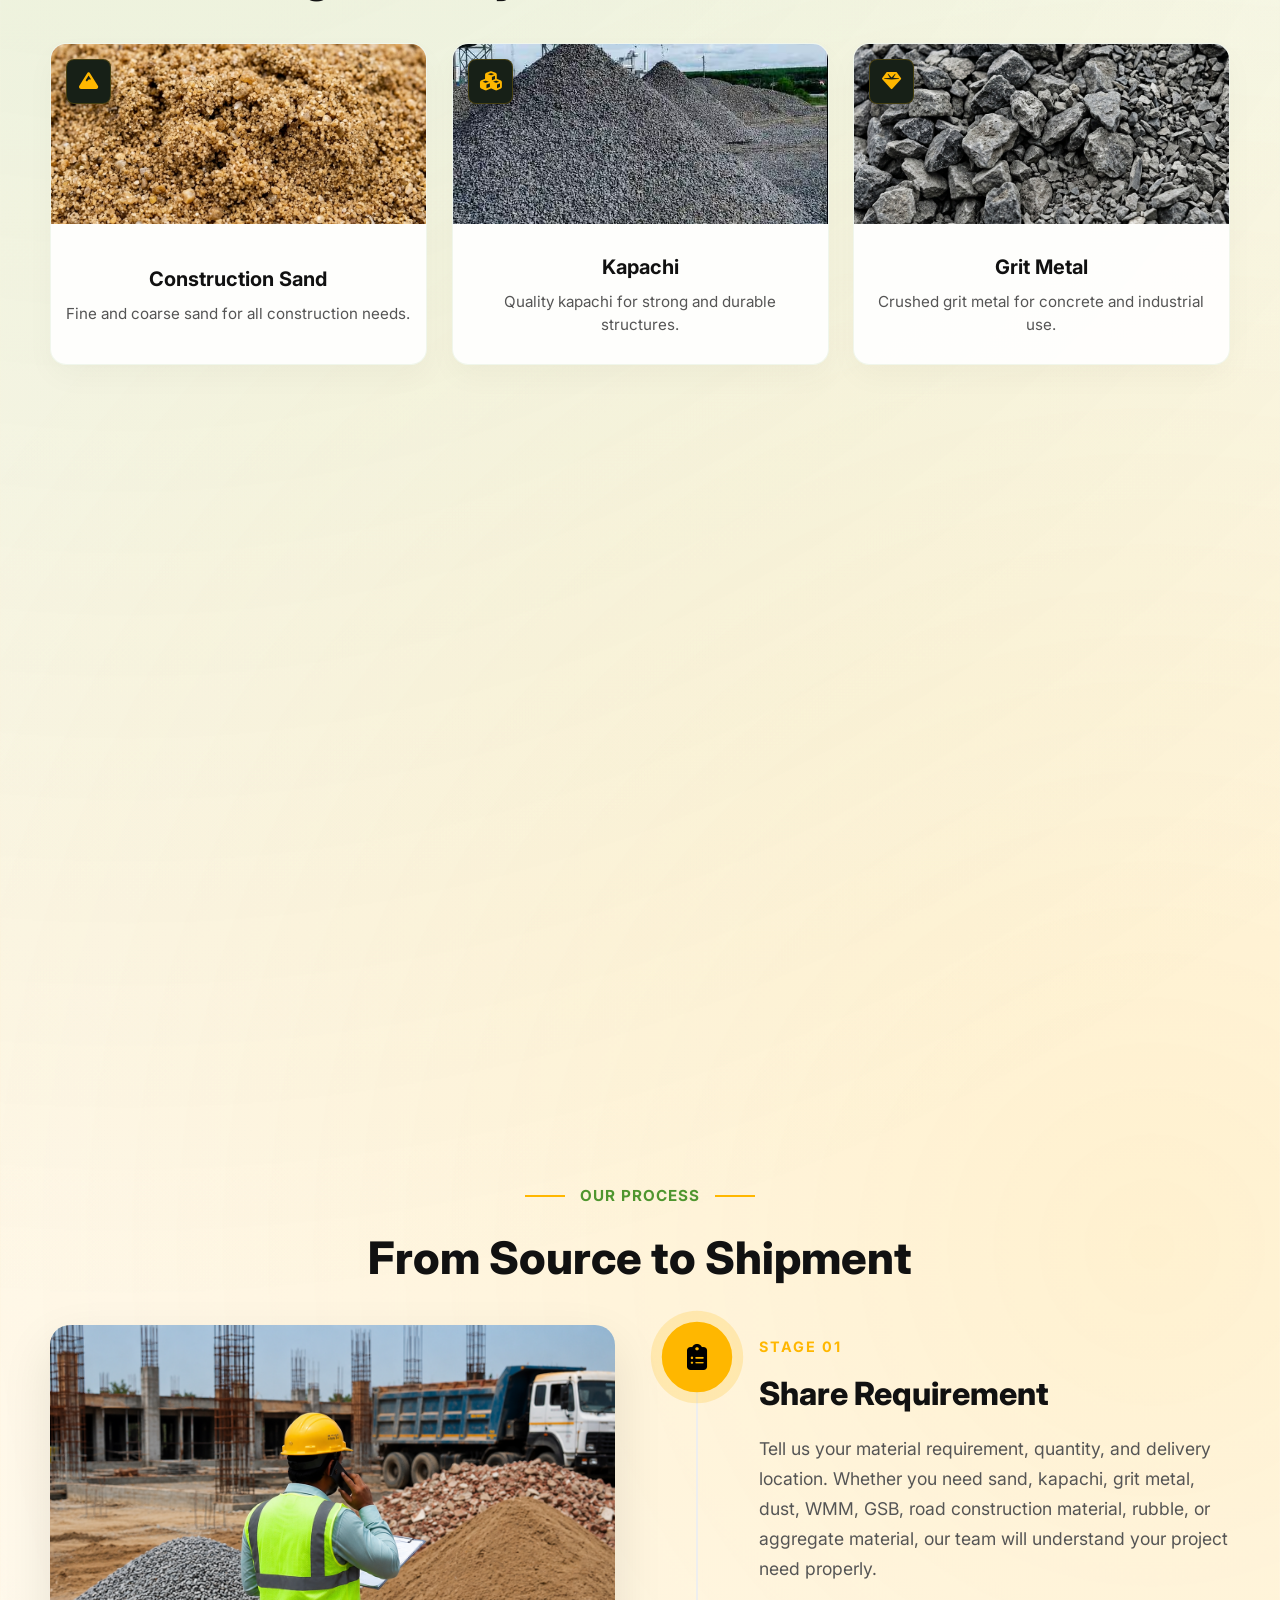
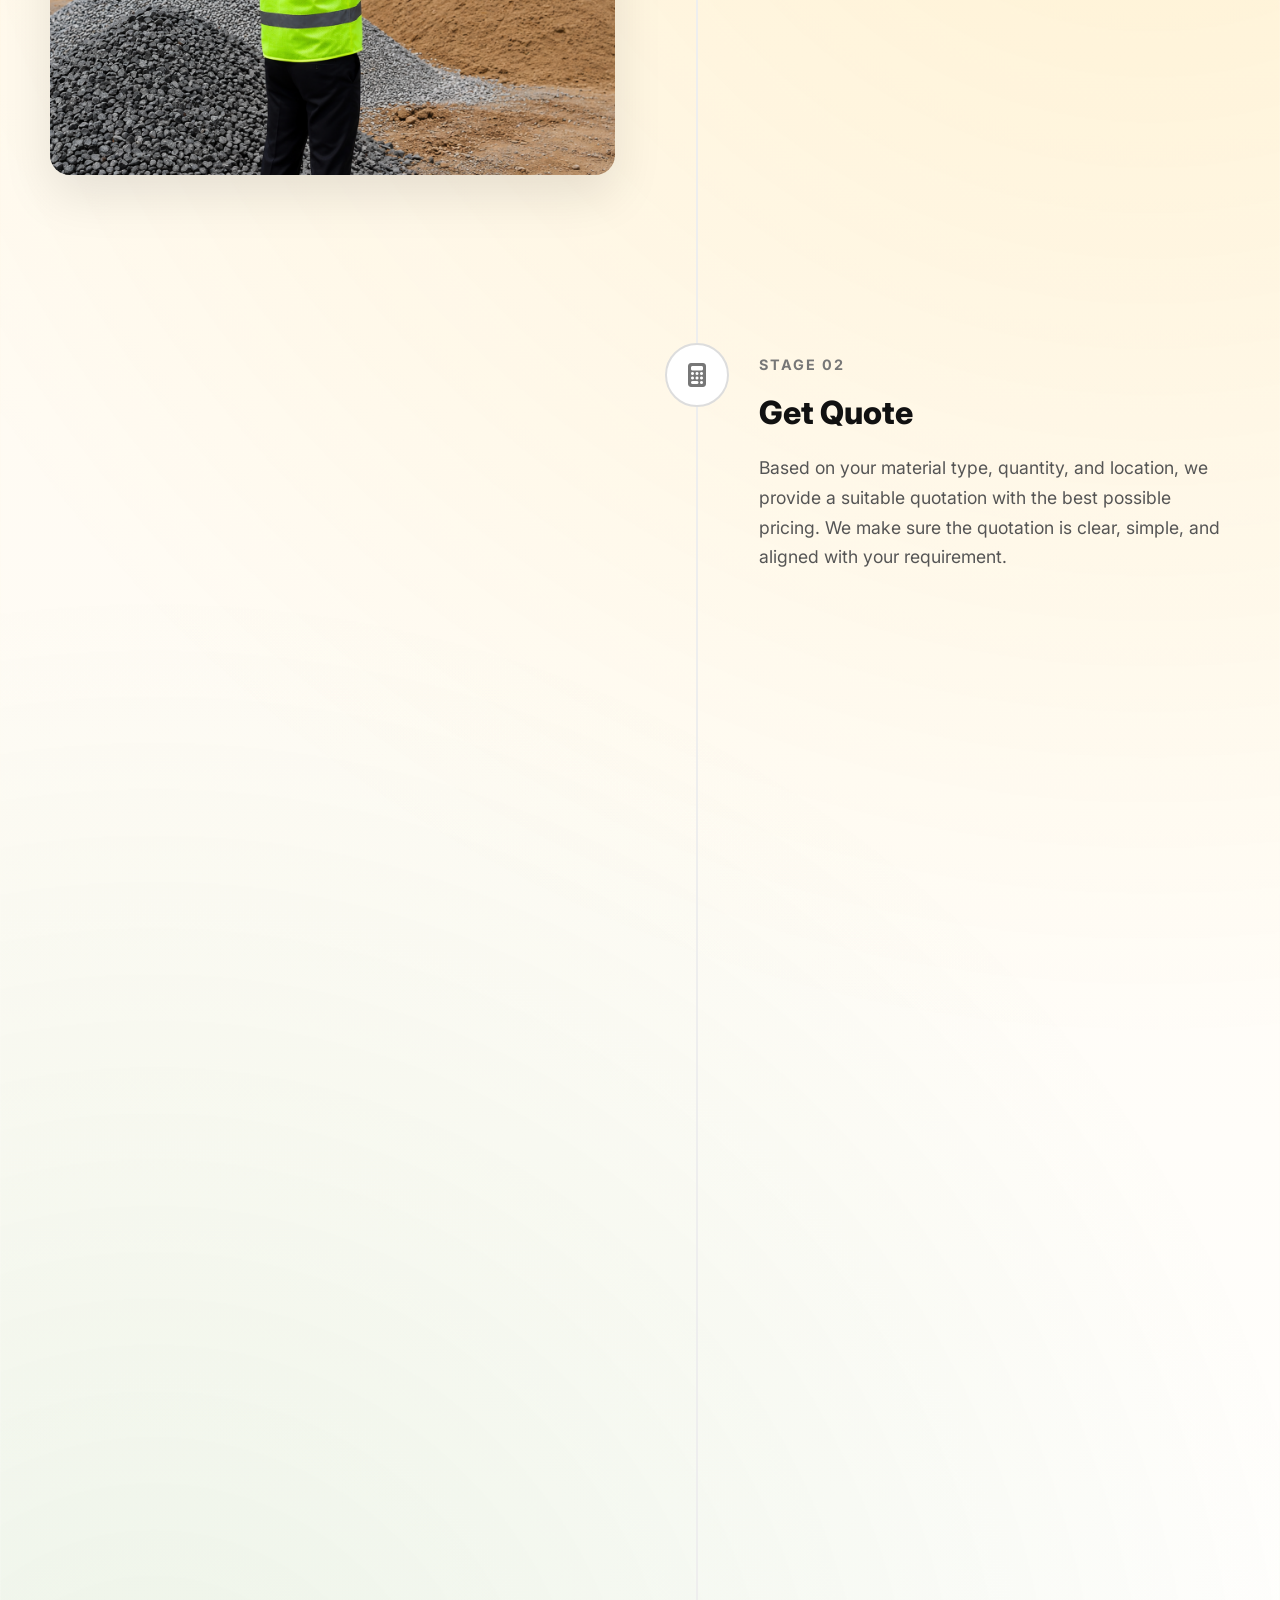
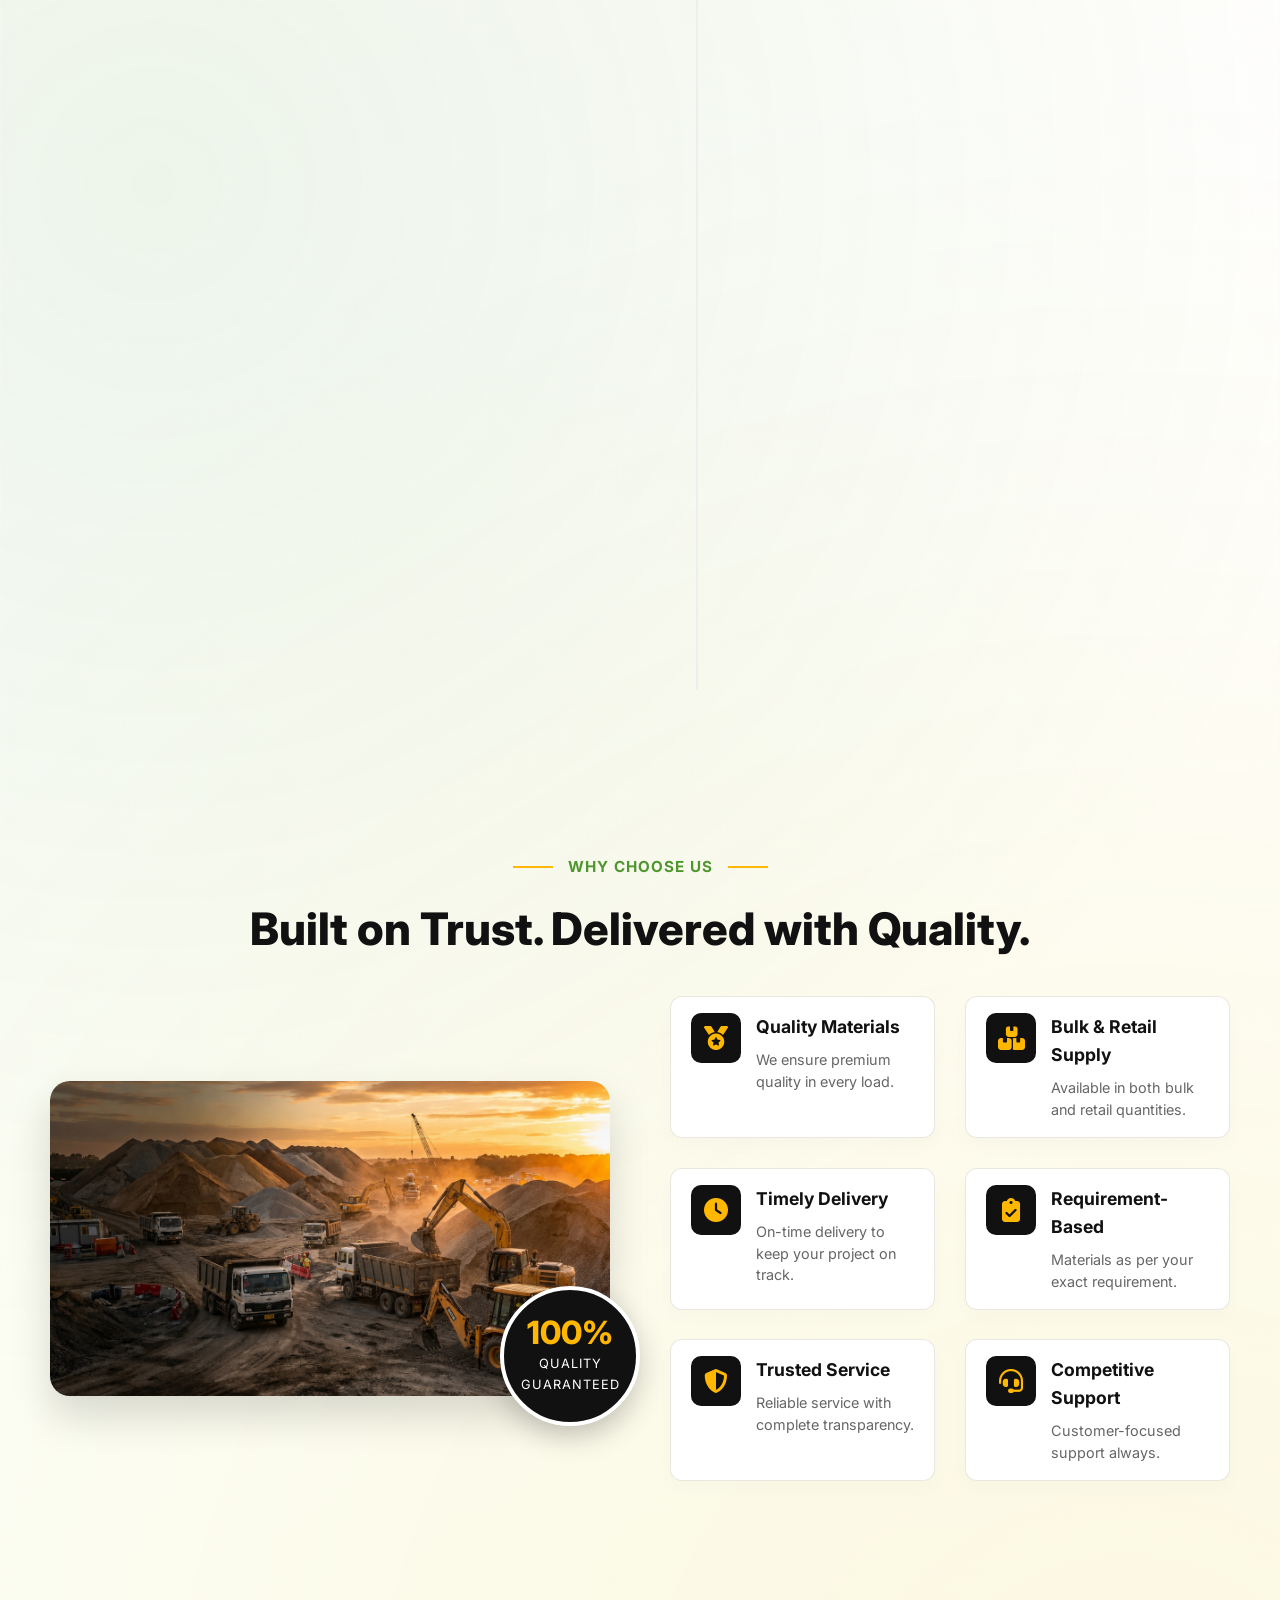
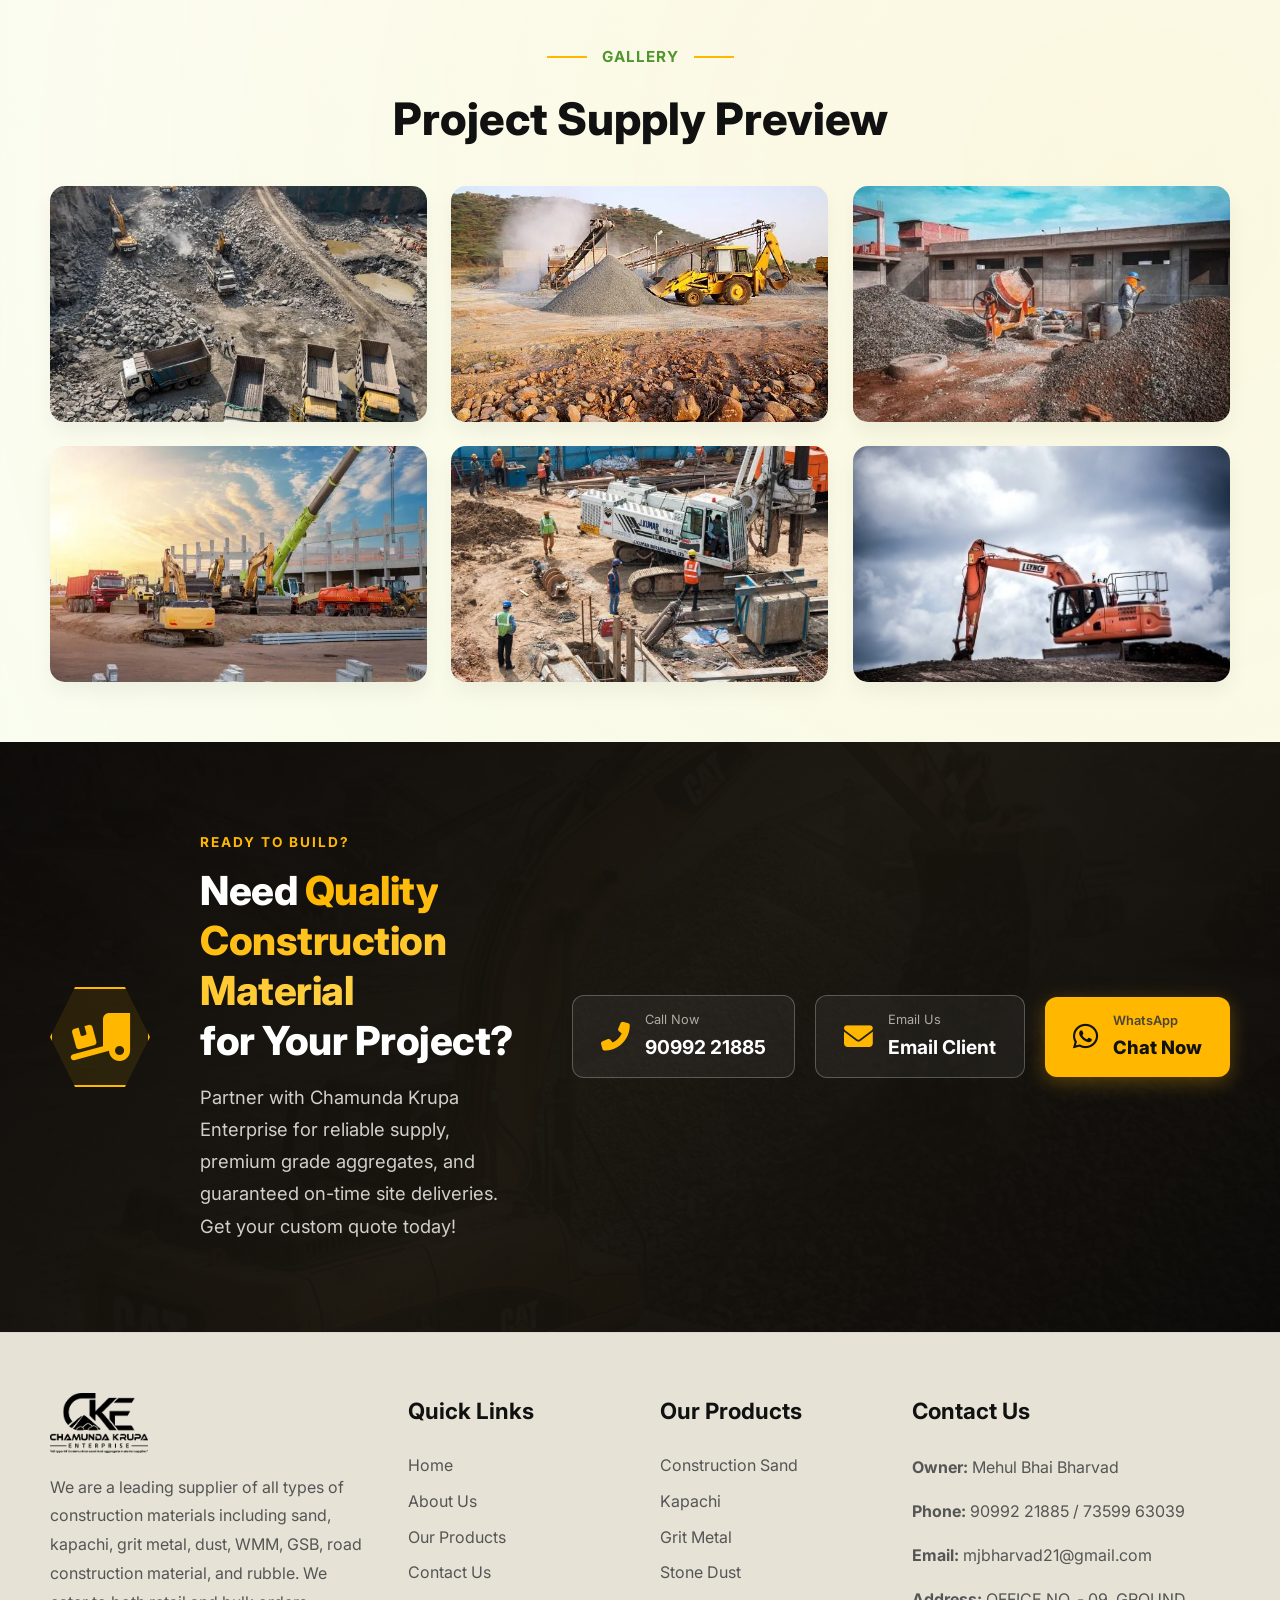
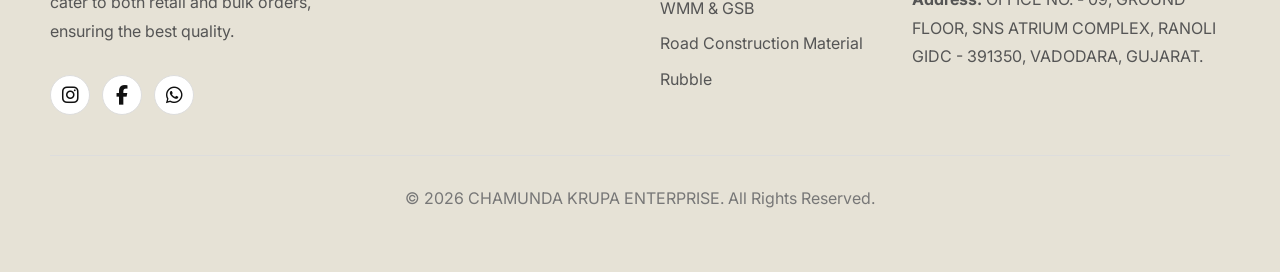
==== commit 388dc013: "chnge" ====
--- a/index.html
+++ b/index.html
@@ -6,7 +6,7 @@
     <meta name="viewport" content="width=device-width, initial-scale=1.0">
     <title>CHAMUNDA KRUPA ENTERPRISE - Reliable Supplier of Construction Materials</title>
     <meta name="description"
-        content="Leading supplier of construction sand, kapachi, grit metal, dust, WMM, GSB, rubble and aggregate materials.">
+        content="Leading supplier of construction sand, kapachi, grit metal, dust, WMM, GSB, road construction material, rubble and aggregate materials.">
     <link rel="stylesheet" href="style.css?v=2.4">
     <!-- Font Awesome for Icons -->
     <link rel="stylesheet" href="https://cdnjs.cloudflare.com/ajax/libs/font-awesome/6.4.0/css/all.min.css">
@@ -17,7 +17,7 @@
     <!-- Header will be loaded here -->
     <div id="header-placeholder"></div>
 
-    <main>
+    <main class="ck-home-page">
         <section class="hero" style="background-image: url('image and video/home banner .png');">
             <div class="hero-content">
                 <h1>
@@ -25,7 +25,7 @@
                     <span class="yellow">Construction Sand &</span>
                     <span class="yellow">Aggregate Materials</span>
                 </h1>
-                <p>We supply all types of construction sand, kapachi, grit metal, dust, WMM, GSB, rubble and aggregate
+                <p>We supply all types of construction sand, kapachi, grit metal, dust, WMM, GSB, road construction material, rubble and aggregate
                     materials in retail and bulk quantities with best quality and timely delivery.</p>
                 <div class="hero-buttons">
                     <a href="contact.html" class="btn btn-primary"><i class="fas fa-file-invoice-dollar"></i> Get a
@@ -174,11 +174,23 @@
                         </div>
                     </div>
 
+                    <!-- Road Construction Material -->
+                    <div class="product-card reveal reveal-up">
+                        <div class="product-image">
+                            <div class="product-icon-box"><i class="fas fa-helmet-safety"></i></div>
+                            <img src="image and video/gallery-3.png" alt="Road Construction Material">
+                        </div>
+                        <div class="product-info">
+                            <h3>Road Construction Material</h3>
+                            <p>Base and sub-base materials for highway and road projects.</p>
+                        </div>
+                    </div>
+
                     <!-- Product 8 -->
                     <div class="product-card reveal reveal-up">
                         <div class="product-image">
                             <div class="product-icon-box"><i class="fas fa-hammer"></i></div>
-                            <img src="image and video/mix product.png" alt="Aggregate Material">
+                            <img src="image and video/aggregate.png" alt="Aggregate Material">
                         </div>
                         <div class="product-info">
                             <h3>Aggregate Material</h3>
@@ -212,7 +224,7 @@
                             <span class="step-num">STAGE 01</span>
                             <h3>Share Requirement</h3>
                             <p>Tell us your material requirement, quantity, and delivery location. Whether you need
-                                sand, kapachi, grit metal, dust, WMM, GSB, rubble, or aggregate material, our team will
+                                sand, kapachi, grit metal, dust, WMM, GSB, road construction material, rubble, or aggregate material, our team will
                                 understand your project need properly.</p>
                         </div>
                     </div>
--- a/style.css
+++ b/style.css
@@ -961,7 +961,7 @@
 
 .products-grid {
   display: grid;
-  grid-template-columns: repeat(4, 1fr);
+  grid-template-columns: repeat(3, 1fr);
   gap: 25px;
   max-width: 1400px;
   margin: 0 auto;
@@ -1490,10 +1490,9 @@
 }
 
 /* Staggered Transition Delays for Products Grid */
-.products-grid .product-card:nth-child(4n+1) { transition-delay: 0s; }
-.products-grid .product-card:nth-child(4n+2) { transition-delay: 0.1s; }
-.products-grid .product-card:nth-child(4n+3) { transition-delay: 0.2s; }
-.products-grid .product-card:nth-child(4n+4) { transition-delay: 0.3s; }
+.products-grid .product-card:nth-child(3n+1) { transition-delay: 0s; }
+.products-grid .product-card:nth-child(3n+2) { transition-delay: 0.1s; }
+.products-grid .product-card:nth-child(3n+3) { transition-delay: 0.2s; }
 
 /* Staggered Transition Delays for Gallery Grid */
 .gallery-grid .gallery-item:nth-child(3n+1) { transition-delay: 0s; }
@@ -2282,8 +2281,6 @@
   .about-cta {
     padding: 35px 18px;
   }
-}
-
 }
 
 @media (max-width: 600px) {
@@ -3390,7 +3387,7 @@
 
 .ck-material-track {
   display: grid;
-  grid-template-columns: repeat(6, minmax(180px, 1fr));
+  grid-template-columns: repeat(7, minmax(160px, 1fr));
   gap: 18px;
   margin-top: 36px;
 }
@@ -4392,7 +4389,7 @@
 
 .ck-catalog-media {
   position: relative;
-  min-height: 100%;
+  height: 100%;
   overflow: hidden;
 }
 
@@ -4401,9 +4398,13 @@
   position: absolute;
   inset: 0;
   background: linear-gradient(180deg, transparent 50%, rgba(17, 32, 19, 0.48));
+  z-index: 1;
 }
 
 .ck-catalog-media img {
+  position: absolute;
+  top: 0;
+  left: 0;
   width: 100%;
   height: 100%;
   object-fit: cover;
@@ -4762,7 +4763,7 @@
   }
 
   .ck-catalog-media {
-    min-height: 220px;
+    height: 220px;
   }
 
   .ck-catalog-content {
@@ -4935,21 +4936,40 @@
 
 .ck-info-cards-grid {
   display: grid;
-  grid-template-columns: repeat(2, minmax(0, 1fr));
+  grid-template-columns: 1fr;
   gap: 20px;
 }
 
 .ck-info-card {
-  display: flex;
-  gap: 20px;
-  padding: 28px;
-  border-radius: 18px;
+  position: relative;
+  display: flex;
+  gap: 22px;
+  padding: 32px;
+  border-radius: 20px;
   background: #ffffff;
-  border: 1px solid rgba(220, 216, 204, 0.7);
-  box-shadow: 0 12px 34px rgba(50, 42, 29, 0.04);
+  border: 1px solid rgba(79, 150, 47, 0.1);
+  box-shadow: 0 10px 30px rgba(23, 32, 23, 0.03);
   transition: transform 0.4s cubic-bezier(0.16, 1, 0.3, 1), 
               border-color 0.4s ease, 
               box-shadow 0.4s cubic-bezier(0.16, 1, 0.3, 1);
+  overflow: hidden;
+}
+
+.ck-info-card::before {
+  content: '';
+  position: absolute;
+  left: 0;
+  top: 0;
+  bottom: 0;
+  width: 4px;
+  background: linear-gradient(180deg, var(--ck-green), var(--ck-gold));
+  transform: scaleY(0);
+  transform-origin: top;
+  transition: transform 0.4s cubic-bezier(0.16, 1, 0.3, 1);
+}
+
+.ck-info-card.hover-lift-card:hover::before {
+  transform: scaleY(1);
 }
 
 .ck-info-card.address-card {
@@ -4958,139 +4978,156 @@
 
 .ck-info-card.hover-lift-card:hover {
   transform: translateY(-6px);
-  border-color: var(--primary-color);
-  box-shadow: 0 24px 50px rgba(255, 183, 0, 0.1);
+  border-color: rgba(79, 150, 47, 0.35);
+  box-shadow: 0 25px 60px rgba(47, 111, 37, 0.08);
 }
 
 .card-icon-wrapper {
   flex-shrink: 0;
-  width: 56px;
-  height: 56px;
+  width: 60px;
+  height: 60px;
   border-radius: 50%;
   display: flex;
   align-items: center;
   justify-content: center;
-  font-size: 1.4rem;
+  font-size: 1.5rem;
+  transition: transform 0.4s cubic-bezier(0.16, 1, 0.3, 1);
+  box-shadow: inset 0 -3px 0 rgba(0, 0, 0, 0.05);
+}
+
+.ck-info-card:hover .card-icon-wrapper {
+  transform: scale(1.1) rotate(6deg);
 }
 
 .call-icon {
   background-color: #fff9e6;
-  color: #d99a00;
+  color: #ffb700;
 }
 
 .email-icon {
-  background-color: #eef6ff;
-  color: #0056b3;
+  background-color: #edf5fe;
+  color: #1e70d6;
 }
 
 .address-icon {
-  background-color: #f0f7ee;
+  background-color: #edf8e8;
   color: #2f6f25;
 }
 
 .card-details h3 {
+  font-size: 1.18rem;
+  font-weight: 700;
+  margin-bottom: 8px;
+  color: var(--ck-ink);
+  font-family: 'DM Serif Display', Georgia, serif;
+}
+
+.card-value {
+  font-size: 1.1rem;
+  font-weight: 700;
+  margin-bottom: 6px;
+}
+
+.card-value a {
+  color: var(--ck-ink);
+  text-decoration: none;
+  transition: color 0.3s ease;
+}
+
+.card-value a:hover {
+  color: var(--ck-green-dark);
+}
+
+.card-hint {
+  display: block;
+  font-size: 0.84rem;
+  color: var(--ck-muted);
+  margin-top: 6px;
+}
+
+.card-address {
+  font-size: 1rem;
+  line-height: 1.6;
+  color: var(--ck-ink);
+  margin-bottom: 12px;
+}
+
+.card-action-link {
+  display: inline-flex;
+  align-items: center;
+  gap: 8px;
+  font-size: 0.9rem;
+  font-weight: 800;
+  color: var(--ck-green-dark);
+  text-decoration: none;
+  transition: gap 0.25s, color 0.25s;
+}
+
+.card-action-link:hover {
+  gap: 12px;
+  color: var(--ck-green);
+}
+
+/* WhatsApp Banner */
+.ck-whatsapp-banner {
+  position: relative;
+  display: flex;
+  gap: 24px;
+  align-items: center;
+  padding: 30px;
+  background: linear-gradient(135deg, #eef9ec 0%, #ffffff 100%);
+  border: 1px solid rgba(79, 150, 47, 0.12);
+  border-left: 5px solid #25d366;
+  border-radius: 20px;
+  box-shadow: 0 20px 45px rgba(37, 211, 102, 0.06);
+  overflow: hidden;
+}
+
+.wa-icon {
+  font-size: 3rem;
+  color: #25d366;
+  transition: transform 0.3s ease;
+}
+
+.ck-whatsapp-banner:hover .wa-icon {
+  transform: scale(1.15) rotate(10deg);
+}
+
+.wa-content h4 {
   font-size: 1.15rem;
   font-weight: 700;
-  margin-bottom: 8px;
-  color: var(--text-color);
-}
-
-.card-value {
-  font-size: 1.1rem;
-  font-weight: 600;
-  margin-bottom: 4px;
-  word-wrap: break-word;
-  word-break: break-word;
-  overflow-wrap: break-word;
-}
-
-.card-value a {
-  color: var(--text-color);
-  text-decoration: none;
-  transition: color 0.2s;
-}
-
-.card-value a:hover {
-  color: var(--primary-color);
-}
-
-.card-hint {
-  display: block;
-  font-size: 0.82rem;
-  color: var(--text-muted);
-  margin-top: 6px;
-}
-
-.card-address {
-  font-size: 0.98rem;
-  line-height: 1.6;
-  color: var(--text-color);
-  margin-bottom: 10px;
-}
-
-.card-action-link {
-  display: inline-flex;
-  align-items: center;
-  gap: 8px;
-  font-size: 0.88rem;
-  font-weight: 700;
-  color: #2f6f25;
-  text-decoration: none;
-  transition: gap 0.25s;
-}
-
-.card-action-link:hover {
-  gap: 12px;
-}
-
-/* WhatsApp Banner */
-.ck-whatsapp-banner {
-  display: flex;
-  gap: 20px;
-  align-items: center;
-  padding: 24px;
-  background: linear-gradient(135deg, #f3faf2, #ffffff);
-  border: 1.5px dashed rgba(47, 111, 37, 0.4);
-  border-radius: 12px;
-  box-shadow: 0 10px 25px rgba(47, 111, 37, 0.03);
-}
-
-.wa-icon {
-  font-size: 2.8rem;
-  color: #25d366;
-}
-
-.wa-content h4 {
-  font-size: 1.05rem;
-  font-weight: 700;
-  margin-bottom: 4px;
-  color: #252b22;
+  margin-bottom: 6px;
+  color: #1a2517;
+  font-family: 'DM Serif Display', Georgia, serif;
 }
 
 .wa-content p {
-  font-size: 0.88rem;
-  color: var(--text-muted);
-  margin-bottom: 12px;
+  font-size: 0.9rem;
+  color: var(--ck-muted);
+  margin-bottom: 16px;
+  line-height: 1.5;
 }
 
 .btn-wa {
-  background-color: #25d366;
+  background: linear-gradient(135deg, #25d366 0%, #1ebd5a 100%);
   color: #ffffff;
   border: none;
-  padding: 10px 18px;
-  font-size: 0.88rem;
-  font-weight: 700;
-  border-radius: 6px;
+  padding: 12px 24px;
+  font-size: 0.9rem;
+  font-weight: 800;
+  border-radius: 8px;
   display: inline-flex;
   align-items: center;
   gap: 8px;
   text-decoration: none;
-  transition: background-color 0.25s, transform 0.25s;
+  box-shadow: 0 8px 20px rgba(37, 211, 102, 0.25);
+  transition: background-color 0.25s, transform 0.25s, box-shadow 0.25s;
 }
 
 .btn-wa:hover {
   background-color: #20ba5a;
   transform: translateY(-2px);
+  box-shadow: 0 12px 28px rgba(37, 211, 102, 0.35);
 }
 
 /* Form Panel */
@@ -5100,37 +5137,36 @@
 
 .form-card-wrapper {
   position: relative;
-  background:
-    linear-gradient(#ffffff, #ffffff) padding-box,
-    linear-gradient(145deg, rgba(79, 150, 47, 0.5), rgba(255, 183, 0, 0.55)) border-box;
-  border-radius: 22px;
-  padding: 44px;
-  border: 1px solid transparent;
-  box-shadow: 0 32px 90px rgba(43, 71, 34, 0.13);
+  background: #ffffff;
+  border-radius: 24px;
+  padding: 48px;
+  border: 1px solid rgba(79, 150, 47, 0.1);
+  box-shadow: 0 35px 95px rgba(23, 32, 23, 0.07);
   overflow: hidden;
 }
 
 .form-header {
-  margin-bottom: 32px;
+  margin-bottom: 36px;
 }
 
 .form-header h3 {
-  font-size: 1.6rem;
+  font-size: 1.75rem;
   font-weight: 700;
   margin-bottom: 8px;
-  color: var(--text-color);
+  color: var(--ck-ink);
+  font-family: 'DM Serif Display', Georgia, serif;
 }
 
 .form-header p {
   font-size: 0.95rem;
-  color: var(--text-muted);
+  color: var(--ck-muted);
 }
 
 .form-grid {
   display: grid;
   grid-template-columns: repeat(2, minmax(0, 1fr));
-  gap: 20px 24px;
-  margin-bottom: 30px;
+  gap: 24px;
+  margin-bottom: 32px;
 }
 
 .form-group {
@@ -5150,22 +5186,22 @@
 
 .floating-input-group input {
   width: 100%;
-  padding: 22px 16px 8px;
-  font-size: 1rem;
-  font-family: var(--font-family);
-  background: #ffffff;
-  border: 1px solid #dcd8cc;
-  border-radius: 8px;
+  padding: 24px 18px 8px;
+  font-size: 0.98rem;
+  background: #f8fbf7;
+  border: 1px solid rgba(79, 150, 47, 0.12);
+  border-radius: 12px;
   outline: none;
-  transition: border-color 0.3s, box-shadow 0.3s;
+  transition: border-color 0.3s, box-shadow 0.3s, background-color 0.3s;
+  color: var(--ck-ink);
 }
 
 .floating-input-group label {
   position: absolute;
-  left: 16px;
-  top: 17px;
-  font-size: 0.96rem;
-  color: var(--text-muted);
+  left: 18px;
+  top: 18px;
+  font-size: 0.92rem;
+  color: var(--ck-muted);
   pointer-events: none;
   transition: 0.25s cubic-bezier(0.16, 1, 0.3, 1) all;
 }
@@ -5174,20 +5210,21 @@
 .floating-input-group input:not(:placeholder-shown) ~ label {
   top: 6px;
   font-size: 0.72rem;
-  color: var(--primary-hover);
+  color: var(--ck-green-dark);
   font-weight: 700;
 }
 
 .floating-input-group input:focus {
-  border-color: var(--primary-color);
-  box-shadow: 0 0 0 3px rgba(255, 183, 0, 0.18);
+  background: #ffffff;
+  border-color: var(--ck-green);
+  box-shadow: 0 0 0 4px rgba(79, 150, 47, 0.12);
 }
 
 /* Validation Styling */
 .form-group.invalid input,
 .form-group.invalid select {
   border-color: #dc3545 !important;
-  box-shadow: 0 0 0 3px rgba(220, 53, 69, 0.15) !important;
+  box-shadow: 0 0 0 4px rgba(220, 53, 69, 0.12) !important;
 }
 
 .form-group.invalid label {
@@ -5208,9 +5245,9 @@
 
 /* Custom Dropdown Styling */
 .select-group label {
-  font-size: 0.88rem;
+  font-size: 0.9rem;
   font-weight: 700;
-  color: var(--text-color);
+  color: var(--ck-ink);
   margin-bottom: 8px;
 }
 
@@ -5220,80 +5257,83 @@
 
 .select-wrapper select {
   width: 100%;
-  padding: 14px 16px;
+  padding: 16px 18px;
   font-size: 0.98rem;
-  font-family: var(--font-family);
-  background: #ffffff;
-  border: 1px solid #dcd8cc;
-  border-radius: 8px;
+  background: #f8fbf7;
+  border: 1px solid rgba(79, 150, 47, 0.12);
+  border-radius: 12px;
   outline: none;
   appearance: none;
   -webkit-appearance: none;
   cursor: pointer;
-  transition: border-color 0.3s, box-shadow 0.3s;
+  transition: border-color 0.3s, box-shadow 0.3s, background-color 0.3s;
+  color: var(--ck-ink);
 }
 
 .select-wrapper select:focus {
-  border-color: var(--primary-color);
-  box-shadow: 0 0 0 3px rgba(255, 183, 0, 0.18);
+  background: #ffffff;
+  border-color: var(--ck-green);
+  box-shadow: 0 0 0 4px rgba(79, 150, 47, 0.12);
 }
 
 .select-wrapper i {
   position: absolute;
-  right: 16px;
+  right: 18px;
   top: 50%;
   transform: translateY(-50%);
   font-size: 0.85rem;
-  color: var(--text-muted);
+  color: var(--ck-muted);
   pointer-events: none;
 }
 
 /* Textarea Styling */
 .text-area-group label.static-label {
-  font-size: 0.88rem;
+  font-size: 0.9rem;
   font-weight: 700;
-  color: var(--text-color);
+  color: var(--ck-ink);
   margin-bottom: 8px;
 }
 
 .text-area-group textarea {
   width: 100%;
-  padding: 14px 16px;
+  padding: 16px 18px;
   font-size: 0.98rem;
-  font-family: var(--font-family);
-  background: #ffffff;
-  border: 1px solid #dcd8cc;
-  border-radius: 8px;
+  background: #f8fbf7;
+  border: 1px solid rgba(79, 150, 47, 0.12);
+  border-radius: 12px;
   outline: none;
   resize: vertical;
-  transition: border-color 0.3s, box-shadow 0.3s;
+  transition: border-color 0.3s, box-shadow 0.3s, background-color 0.3s;
+  color: var(--ck-ink);
 }
 
 .text-area-group textarea:focus {
-  border-color: var(--primary-color);
-  box-shadow: 0 0 0 3px rgba(255, 183, 0, 0.18);
+  background: #ffffff;
+  border-color: var(--ck-green);
+  box-shadow: 0 0 0 4px rgba(79, 150, 47, 0.12);
 }
 
 /* Submit Button & Loader */
 .submit-btn-premium {
   width: 100%;
-  padding: 16px 32px;
-  background-color: var(--primary-color);
+  padding: 18px 36px;
+  background: linear-gradient(135deg, var(--ck-gold) 0%, #ff8c00 100%);
   color: #000;
   border: none;
-  border-radius: 8px;
+  border-radius: 12px;
   font-size: 1.05rem;
-  font-weight: 700;
+  font-weight: 800;
   cursor: pointer;
   position: relative;
-  transition: background-color 0.3s, transform 0.2s;
+  transition: transform 0.25s, box-shadow 0.25s, background-color 0.3s;
   overflow: hidden;
-  box-shadow: 0 6px 20px rgba(255, 183, 0, 0.25);
+  box-shadow: 0 8px 25px rgba(255, 183, 0, 0.3);
 }
 
 .submit-btn-premium:hover {
-  background-color: var(--primary-hover);
+  background: linear-gradient(135deg, var(--ck-gold) 0%, #f77f00 100%);
   transform: translateY(-2px);
+  box-shadow: 0 12px 30px rgba(255, 183, 0, 0.42);
 }
 
 .submit-btn-premium:active {
@@ -5622,13 +5662,14 @@
   100% { left: 125%; }
 }
 
-/* Staggered transition delays for material track (6 items) */
-.ck-material-track .ck-material-card:nth-child(6n+1) { transition-delay: 0s; }
-.ck-material-track .ck-material-card:nth-child(6n+2) { transition-delay: 0.05s; }
-.ck-material-track .ck-material-card:nth-child(6n+3) { transition-delay: 0.1s; }
-.ck-material-track .ck-material-card:nth-child(6n+4) { transition-delay: 0.15s; }
-.ck-material-track .ck-material-card:nth-child(6n+5) { transition-delay: 0.2s; }
-.ck-material-track .ck-material-card:nth-child(6n+6) { transition-delay: 0.25s; }
+/* Staggered transition delays for material track (7 items) */
+.ck-material-track .ck-material-card:nth-child(7n+1) { transition-delay: 0s; }
+.ck-material-track .ck-material-card:nth-child(7n+2) { transition-delay: 0.05s; }
+.ck-material-track .ck-material-card:nth-child(7n+3) { transition-delay: 0.1s; }
+.ck-material-track .ck-material-card:nth-child(7n+4) { transition-delay: 0.15s; }
+.ck-material-track .ck-material-card:nth-child(7n+5) { transition-delay: 0.2s; }
+.ck-material-track .ck-material-card:nth-child(7n+6) { transition-delay: 0.25s; }
+.ck-material-track .ck-material-card:nth-child(7n+7) { transition-delay: 0.3s; }
 
 /* Staggered transition delays for product catalog cards (2 items) */
 .ck-product-catalog .ck-catalog-card:nth-child(2n+1) { transition-delay: 0s; }
@@ -5670,3 +5711,145 @@
   transform: translateY(20px);
   animation: fadeInUp 0.8s cubic-bezier(0.16, 1, 0.3, 1) 0.4s forwards;
 }
+
+/* ==========================================================================
+   PREMIUM HOME PAGE STYLING (ck-home-page)
+   ========================================================================== */
+
+.ck-home-page {
+  --ck-green: #4f962f;
+  --ck-green-dark: #2f6f25;
+  --ck-green-soft: #edf8e8;
+  --ck-gold: #ffb700;
+  --ck-ink: #172017;
+  --ck-muted: #5b6558;
+  --ck-line: rgba(79, 150, 47, 0.18);
+  background:
+    radial-gradient(circle at 10% 12%, rgba(79, 150, 47, 0.12), transparent 28%),
+    radial-gradient(circle at 90% 36%, rgba(255, 183, 0, 0.12), transparent 28%),
+    radial-gradient(circle at 12% 64%, rgba(79, 150, 47, 0.1), transparent 24%),
+    radial-gradient(circle at 88% 85%, rgba(255, 183, 0, 0.1), transparent 26%),
+    linear-gradient(180deg, #f8fff4 0%, #fff8ea 32%, #ffffff 65%, #f8fff4 100%);
+  color: var(--ck-ink);
+}
+
+.ck-home-page .about-section,
+.ck-home-page .products-section,
+.ck-home-page .process-section,
+.ck-home-page .why-choose-us,
+.ck-home-page .gallery-section {
+  background-color: transparent !important;
+}
+
+.ck-home-page .section-label {
+  color: var(--ck-green);
+}
+
+.ck-home-page .section-label::before,
+.ck-home-page .section-label::after {
+  background-color: var(--ck-gold);
+}
+
+/* Home Page Product Cards Premium Design */
+.ck-home-page .product-card {
+  position: relative;
+  border-radius: 16px;
+  border: 1px solid rgba(79, 150, 47, 0.08);
+  box-shadow: 0 12px 30px rgba(23, 32, 23, 0.03);
+  transition: transform 0.4s cubic-bezier(0.16, 1, 0.3, 1), 
+              border-color 0.4s ease, 
+              box-shadow 0.4s cubic-bezier(0.16, 1, 0.3, 1);
+  background: rgba(255, 255, 255, 0.9);
+  overflow: hidden;
+}
+
+.ck-home-page .product-card::before {
+  content: '';
+  position: absolute;
+  inset: auto 0 0 0;
+  height: 4px;
+  background: linear-gradient(90deg, var(--ck-green), var(--ck-gold));
+  transform: scaleX(0);
+  transition: transform 0.4s cubic-bezier(0.16, 1, 0.3, 1);
+  z-index: 2;
+}
+
+.ck-home-page .product-card:hover::before {
+  transform: scaleX(1);
+}
+
+.ck-home-page .product-card:hover {
+  transform: translateY(-8px);
+  border-color: rgba(79, 150, 47, 0.3);
+  box-shadow: 0 25px 55px rgba(47, 111, 37, 0.08);
+}
+
+.ck-home-page .product-icon-box {
+  background-color: var(--ck-ink);
+  color: var(--ck-gold);
+  border: 1px solid rgba(255, 183, 0, 0.2);
+  transition: transform 0.4s cubic-bezier(0.16, 1, 0.3, 1), background-color 0.3s;
+}
+
+.ck-home-page .product-card:hover .product-icon-box {
+  transform: scale(1.1) rotate(6deg);
+  background-color: var(--ck-green-dark);
+  color: #ffffff;
+}
+
+/* Home Page Features Bar Glassmorphism */
+.ck-home-page .features-bar {
+  background: rgba(255, 255, 255, 0.85);
+  backdrop-filter: blur(12px);
+  border: 1px solid rgba(79, 150, 47, 0.12);
+  box-shadow: 0 20px 50px rgba(23, 32, 23, 0.06);
+  border-radius: 18px;
+}
+
+.ck-home-page .feature-item i {
+  color: var(--ck-green);
+  transition: transform 0.4s ease;
+}
+
+.ck-home-page .feature-item:hover i {
+  transform: scale(1.18) translateY(-2px);
+  color: var(--ck-gold);
+}
+
+/* Why Choose Us Cards */
+.ck-home-page .choose-feature-card {
+  border-radius: 12px;
+  border: 1px solid rgba(220, 216, 204, 0.6);
+  padding: 16px 20px;
+  background: #ffffff;
+  box-shadow: 0 8px 20px rgba(0, 0, 0, 0.02);
+  transition: all 0.35s cubic-bezier(0.16, 1, 0.3, 1);
+}
+
+.ck-home-page .choose-feature-card:hover {
+  transform: translateX(6px);
+  border-color: rgba(79, 150, 47, 0.25);
+  box-shadow: 0 12px 28px rgba(47, 111, 37, 0.06);
+}
+
+/* Home Page Features Bar Text Legibility */
+.ck-home-page .feature-text span {
+  color: var(--ck-ink);
+}
+
+.ck-home-page .feature-text span.sub {
+  color: var(--ck-muted);
+}
+
+.ck-home-page .feature-item:hover {
+  background-color: rgba(79, 150, 47, 0.06);
+  box-shadow: none;
+}
+
+.ck-home-page .feature-item:hover .feature-text span {
+  color: var(--ck-green-dark);
+}
+
+.ck-home-page .feature-item:hover .feature-text span.sub {
+  color: var(--ck-green);
+}
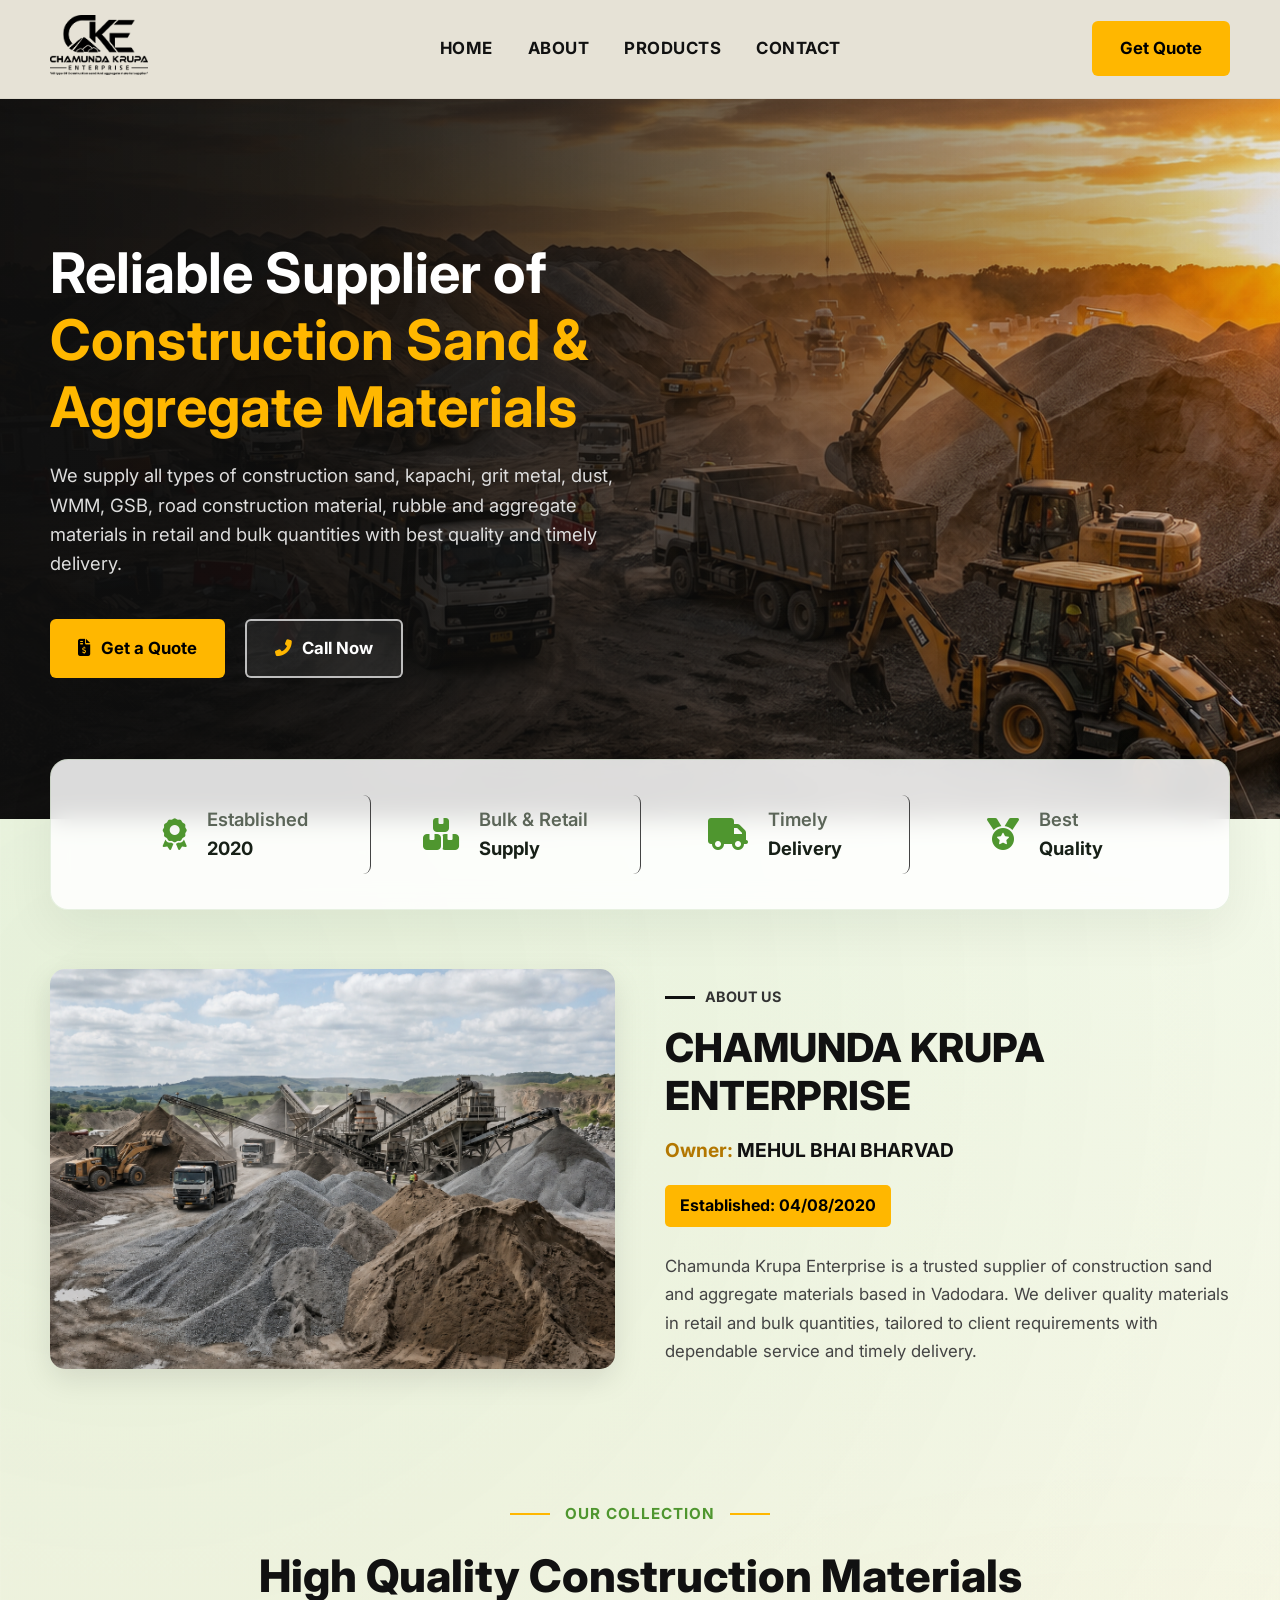
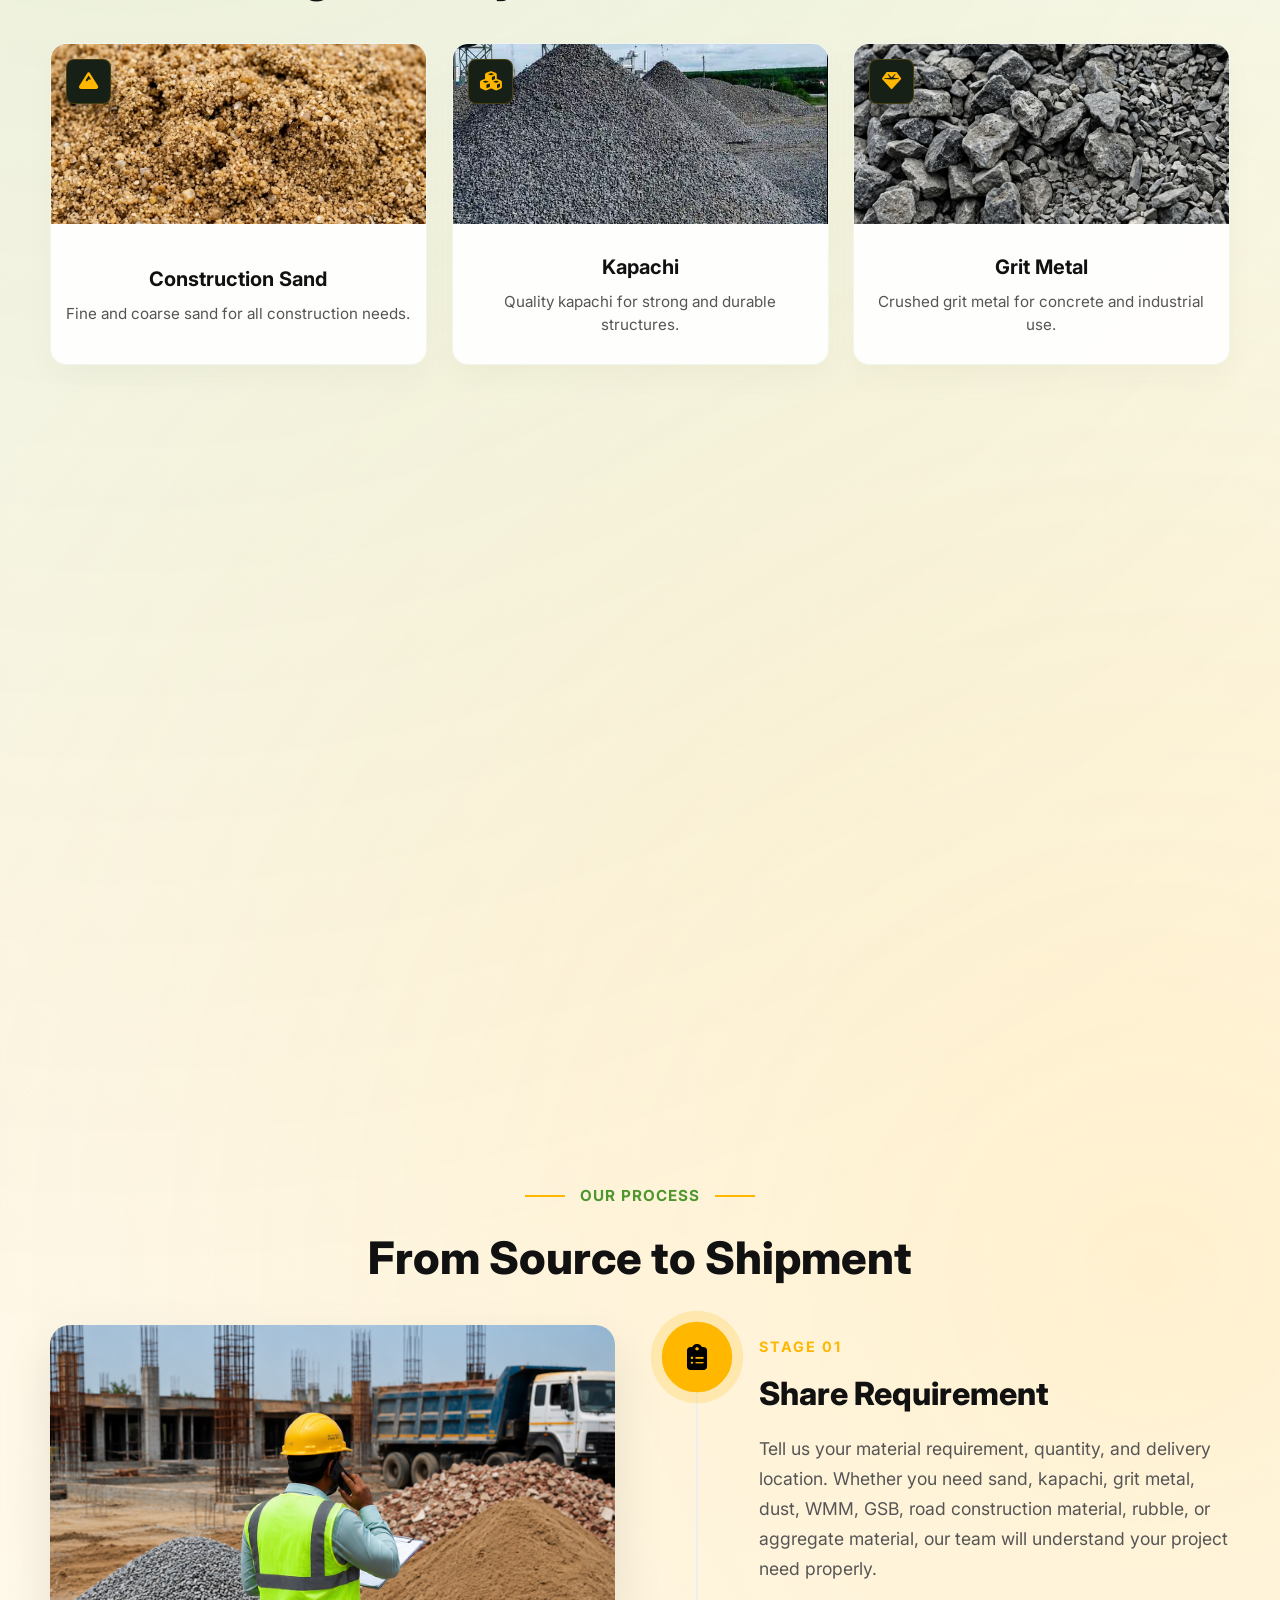
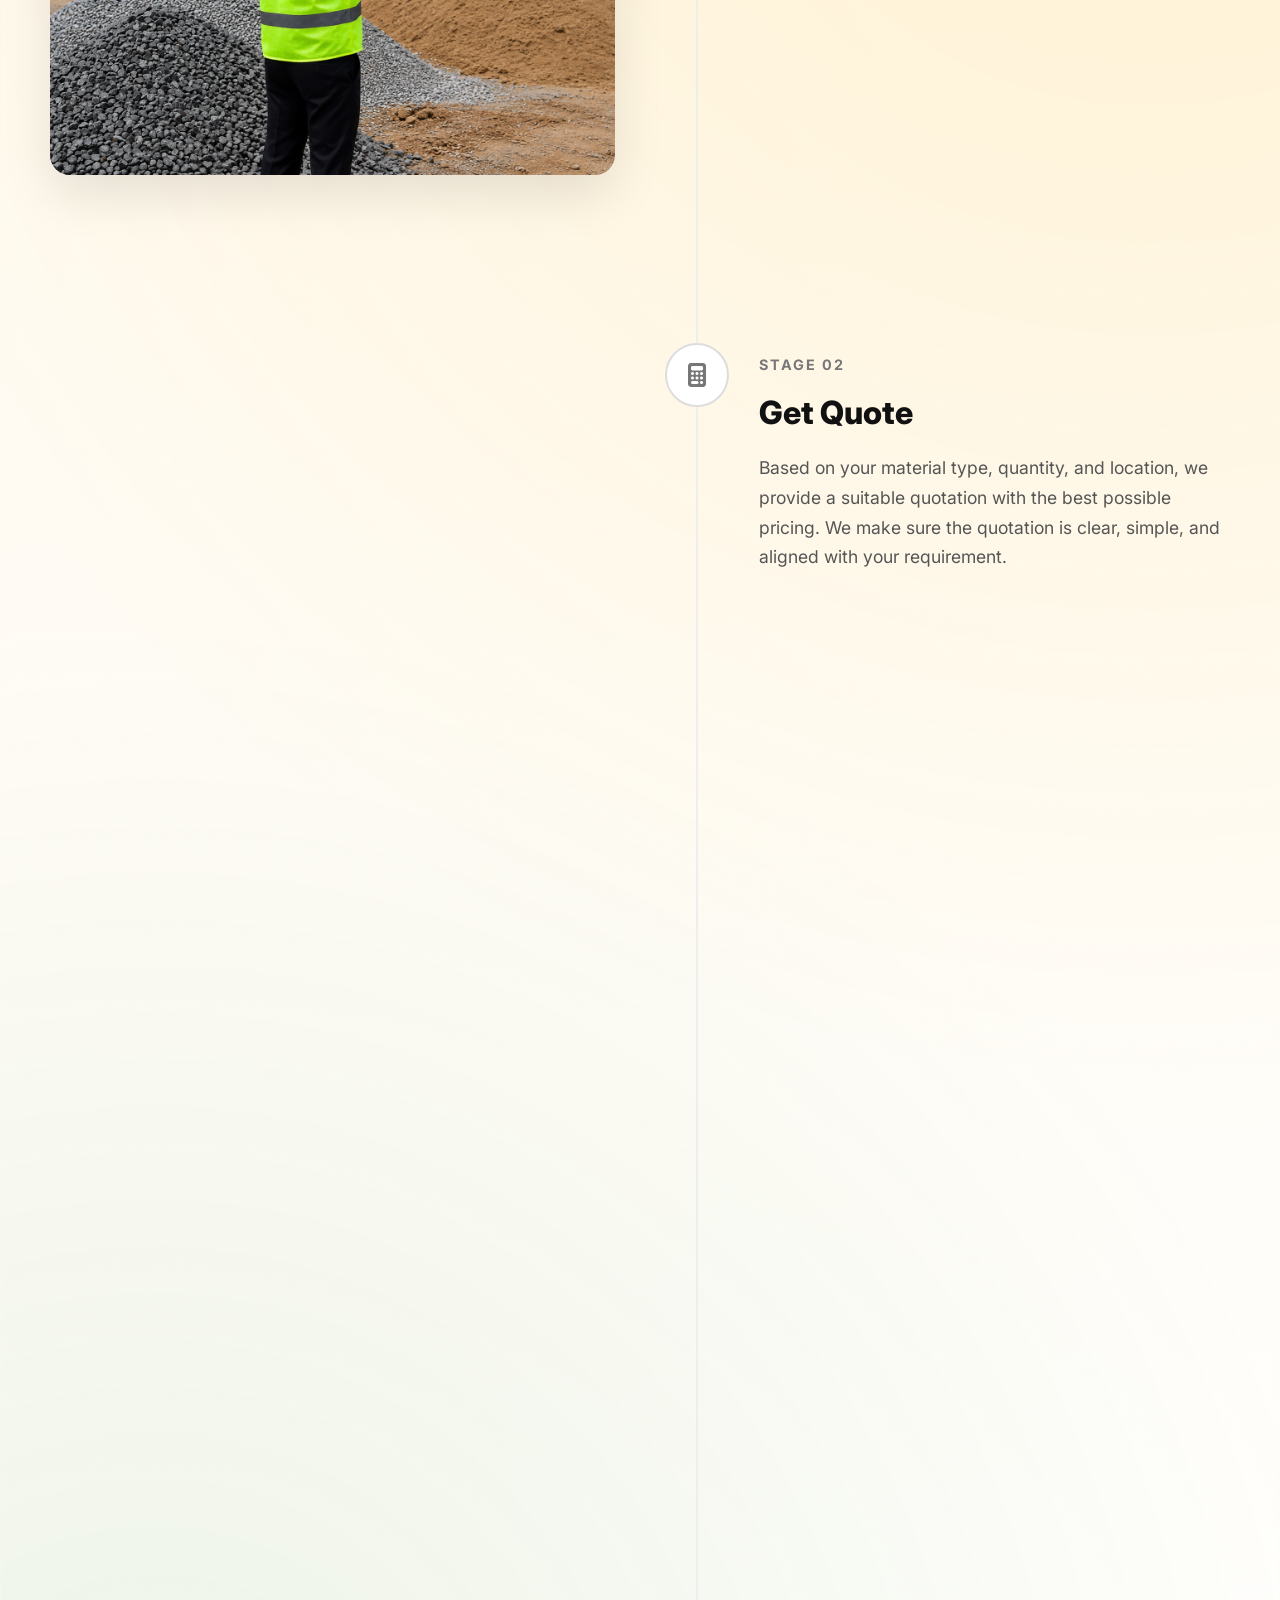
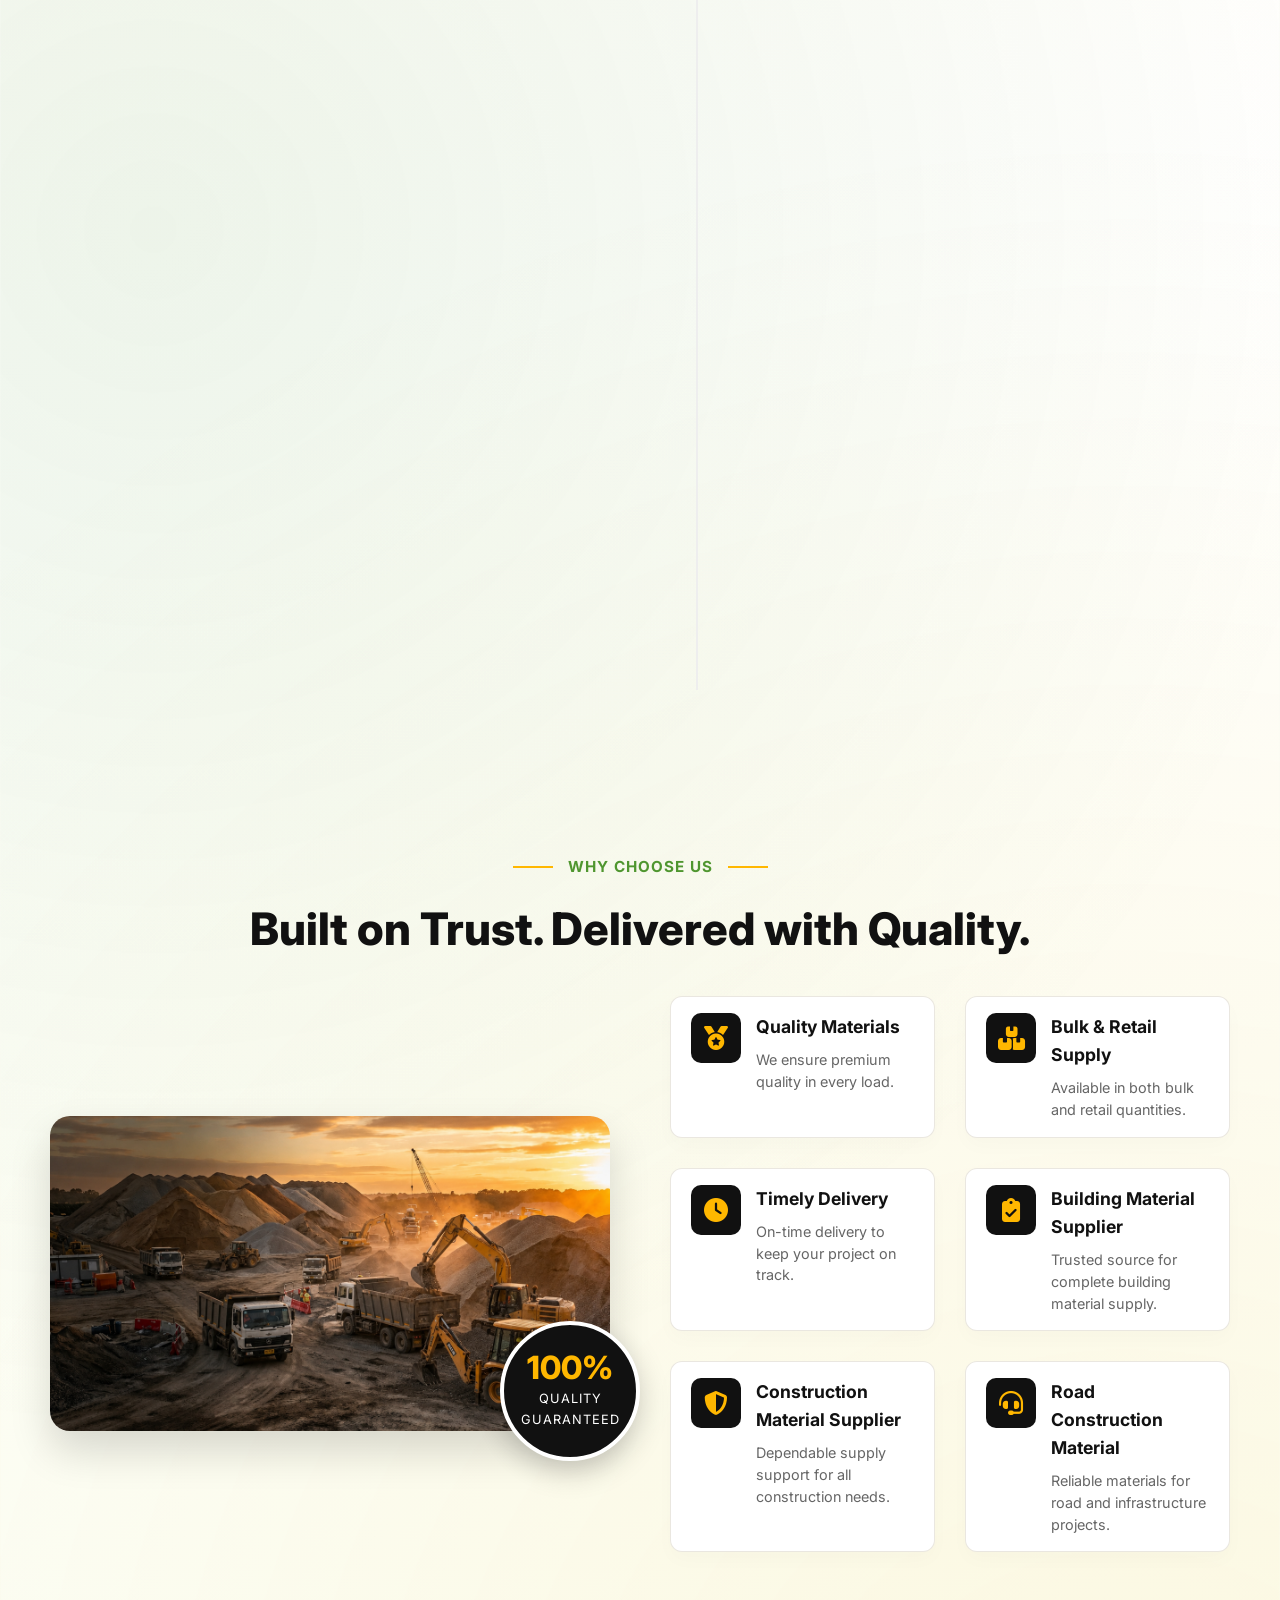
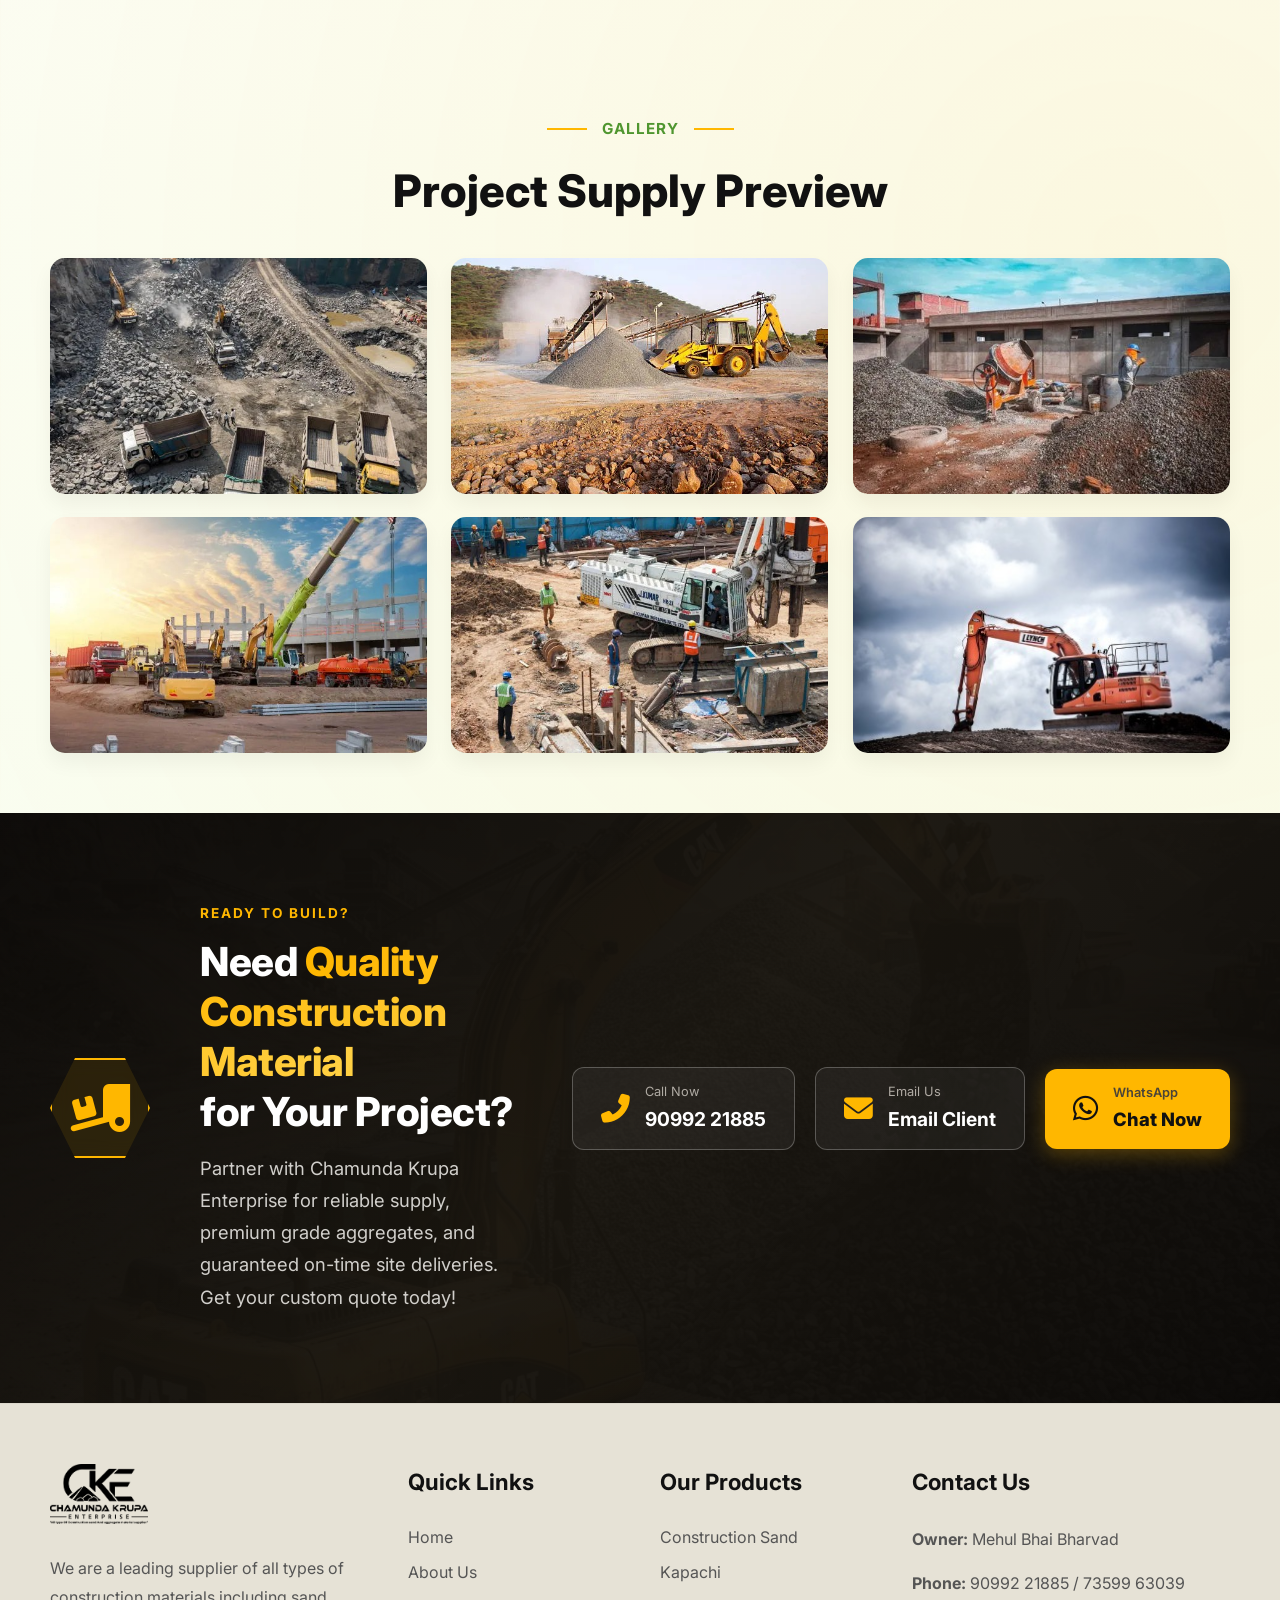
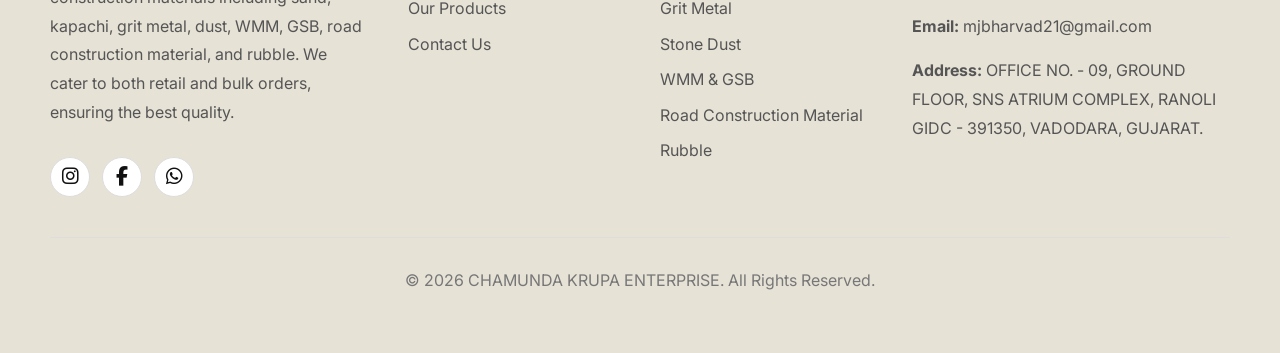
==== commit ebbf39d5: "chnge" ====
--- a/index.html
+++ b/index.html
@@ -318,24 +318,24 @@
                     <div class="choose-feature-card reveal reveal-up">
                         <div class="c-icon"><i class="fas fa-clipboard-check"></i></div>
                         <div class="c-content">
-                            <h4>Requirement-Based</h4>
-                            <p>Materials as per your exact requirement.</p>
+                            <h4>Building Material Supplier</h4>
+                            <p>Trusted source for complete building material supply.</p>
                         </div>
                     </div>
 
                     <div class="choose-feature-card reveal reveal-up">
                         <div class="c-icon"><i class="fas fa-shield-alt"></i></div>
                         <div class="c-content">
-                            <h4>Trusted Service</h4>
-                            <p>Reliable service with complete transparency.</p>
+                            <h4>Construction Material Supplier</h4>
+                            <p>Dependable supply support for all construction needs.</p>
                         </div>
                     </div>
 
                     <div class="choose-feature-card reveal reveal-up">
                         <div class="c-icon"><i class="fas fa-headset"></i></div>
                         <div class="c-content">
-                            <h4>Competitive Support</h4>
-                            <p>Customer-focused support always.</p>
+                            <h4>Road Construction Material</h4>
+                            <p>Reliable materials for road and infrastructure projects.</p>
                         </div>
                     </div>
                 </div>
@@ -429,4 +429,4 @@
     <script src="script.js"></script>
 </body>
 
-</html>+</html>
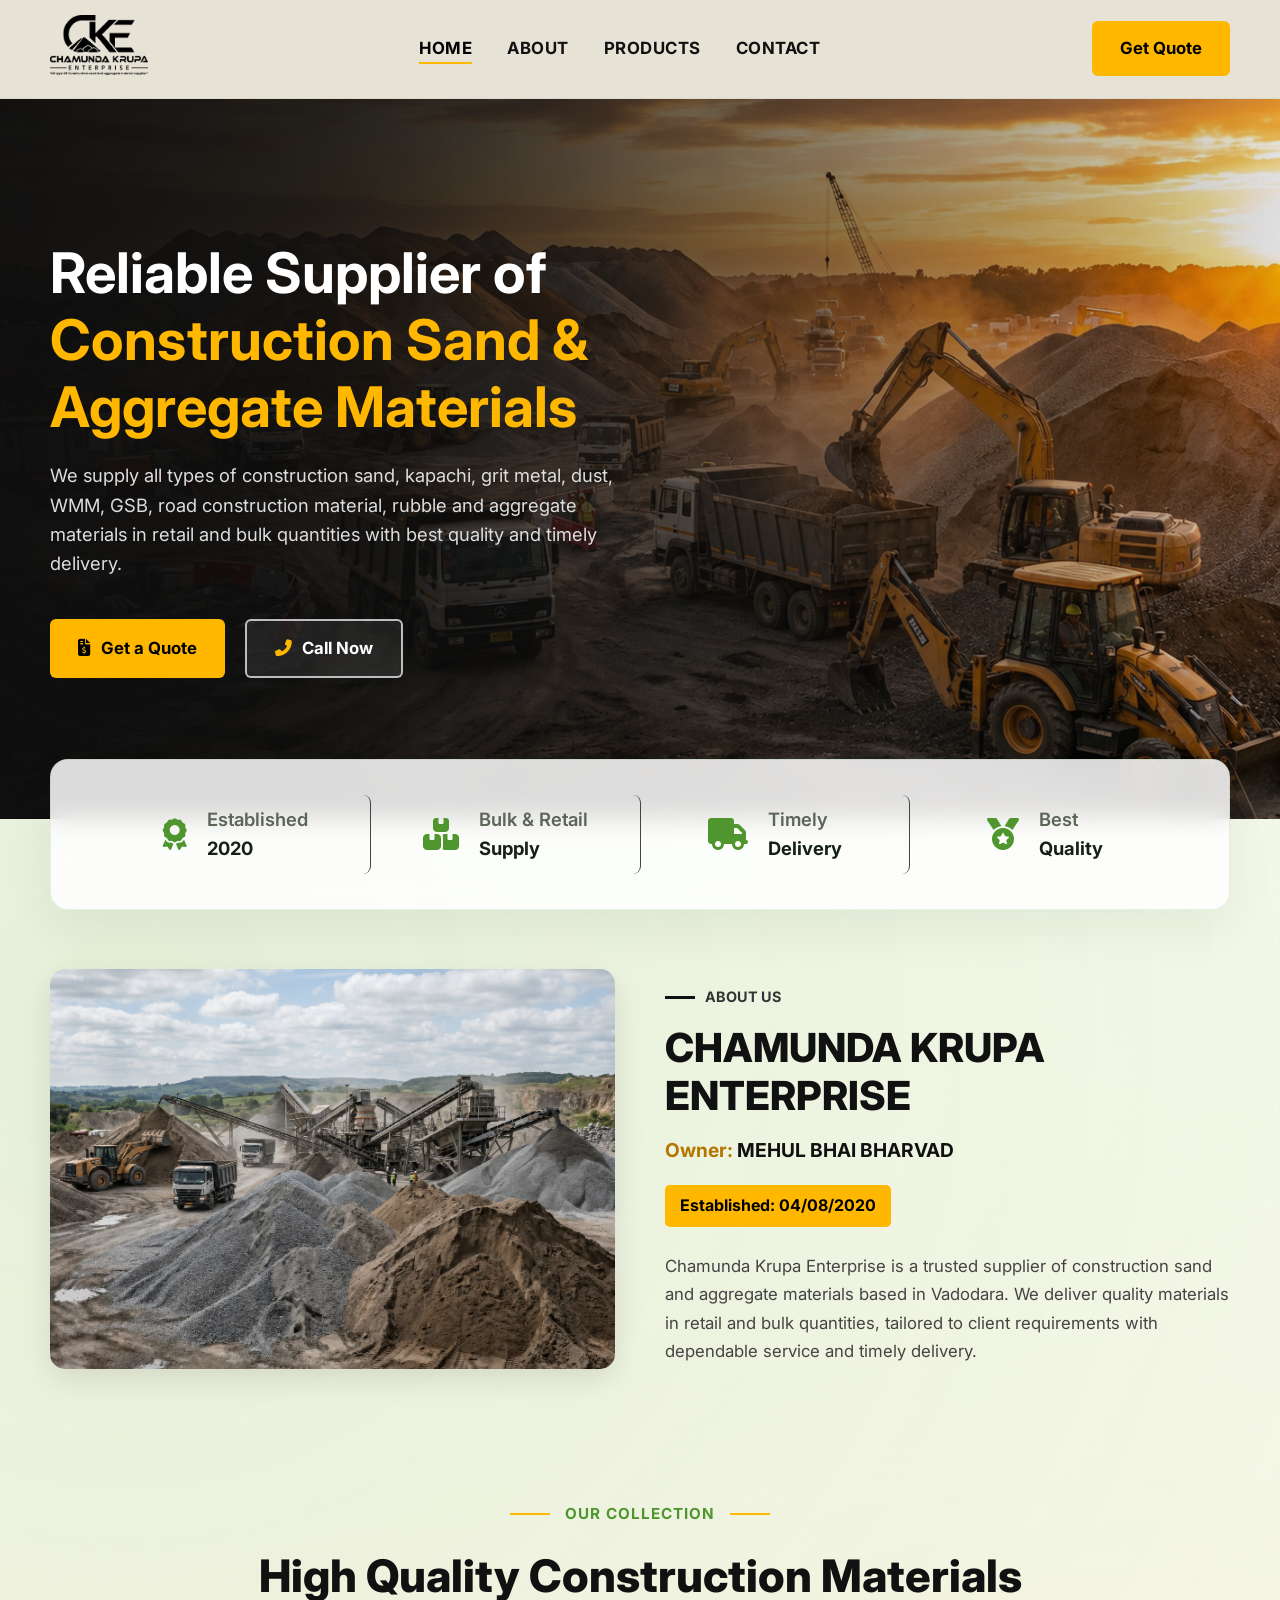
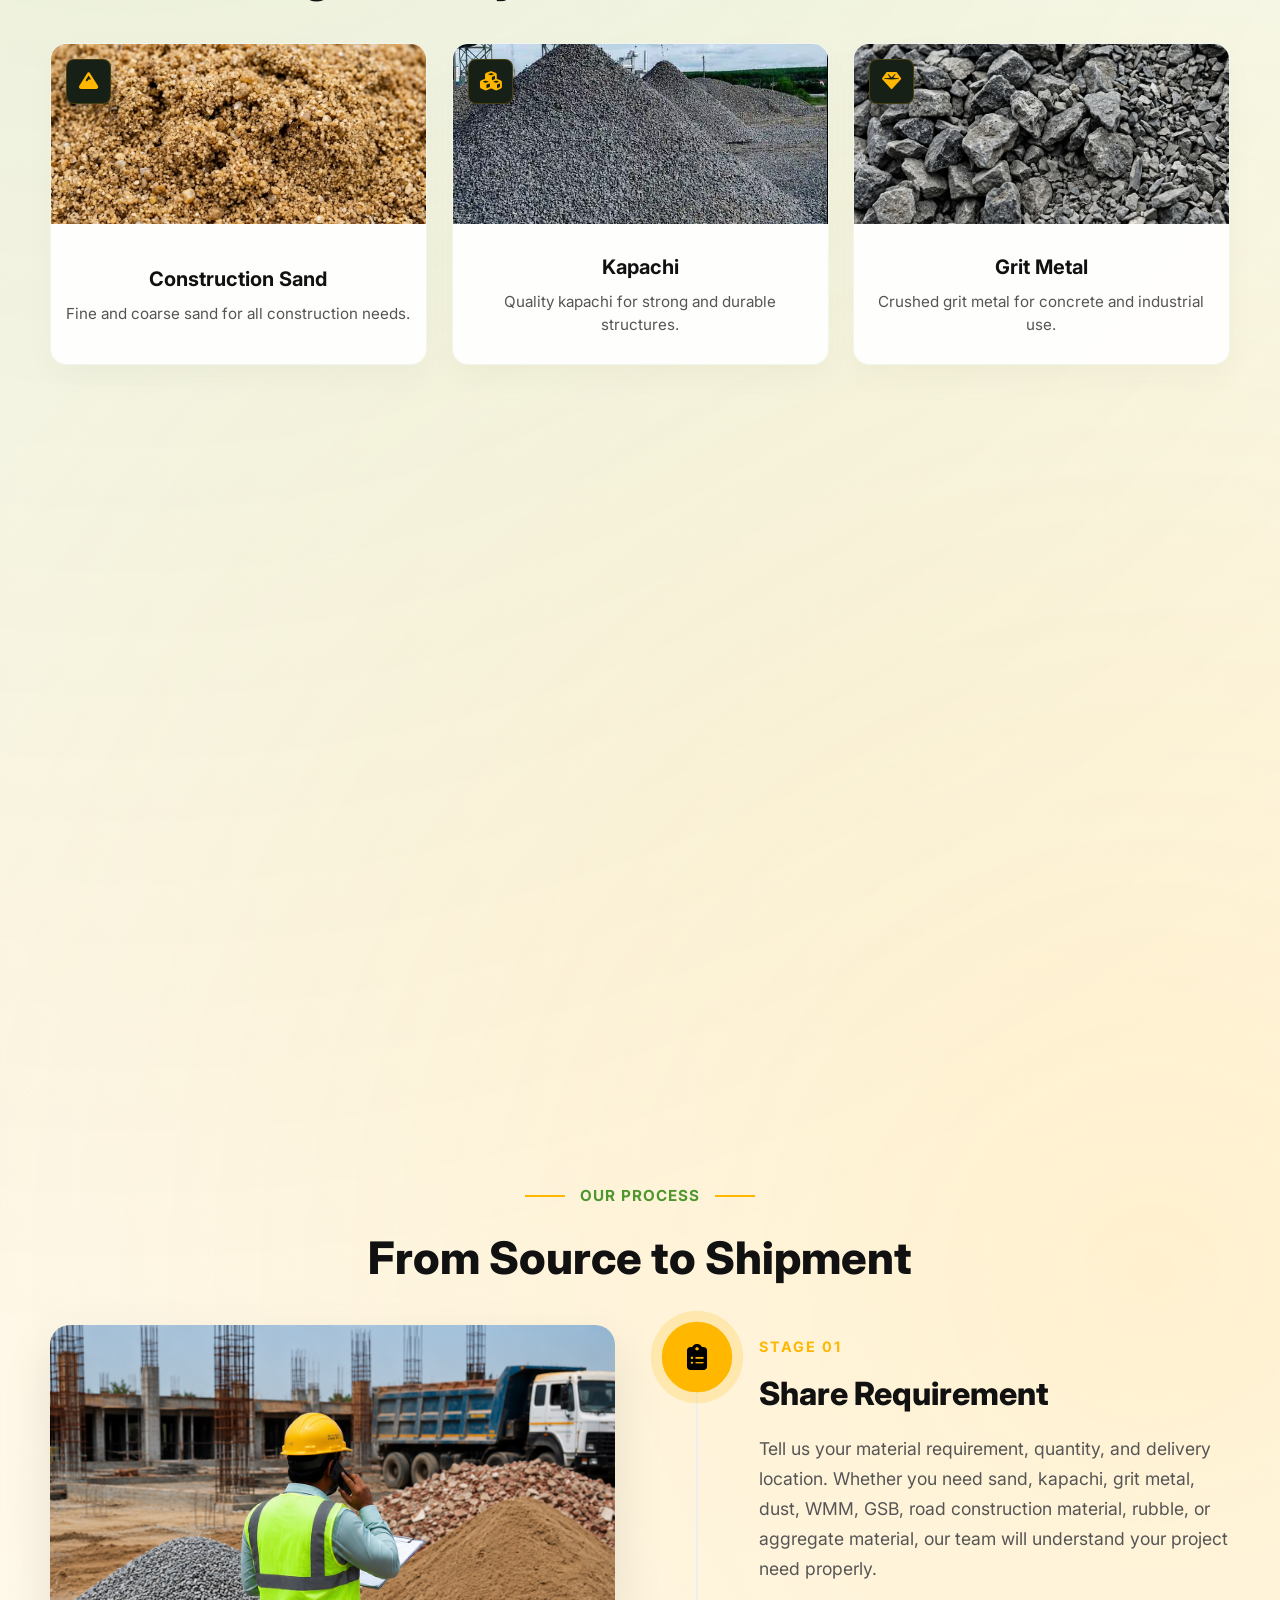
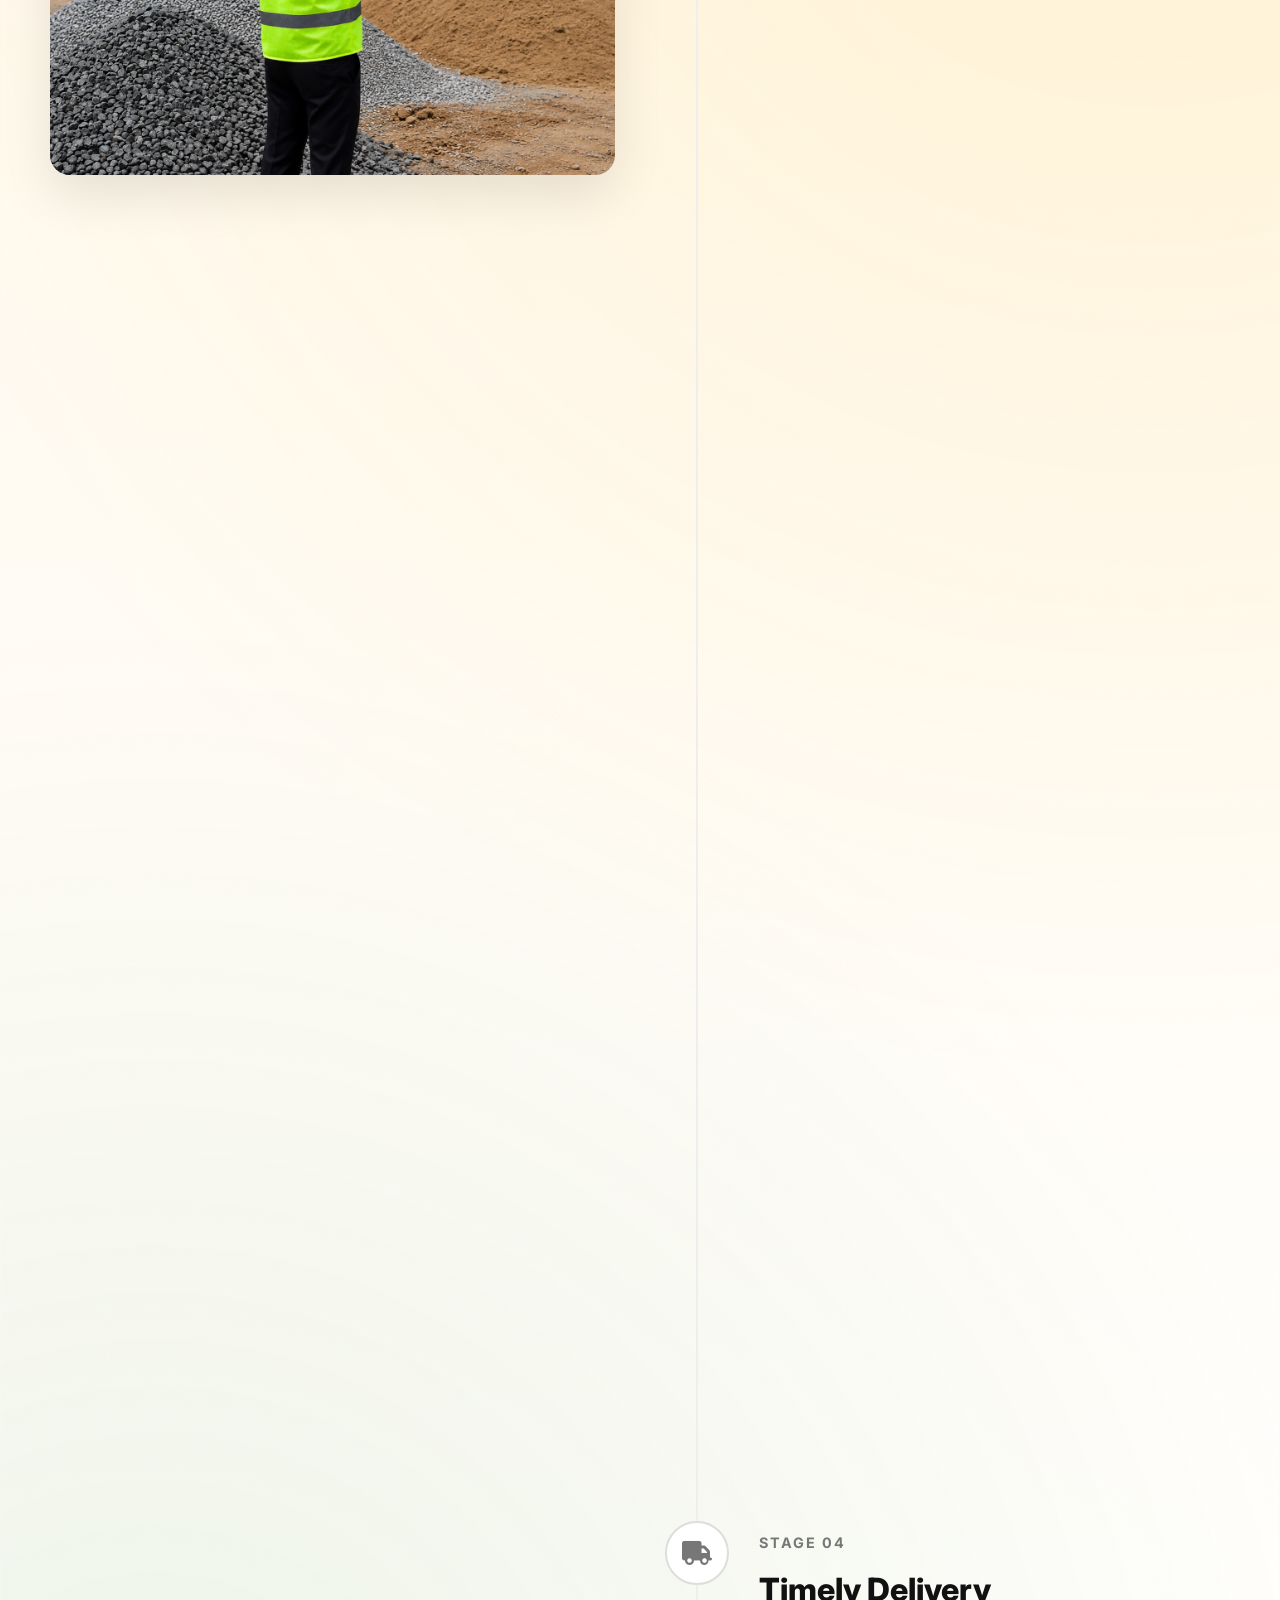
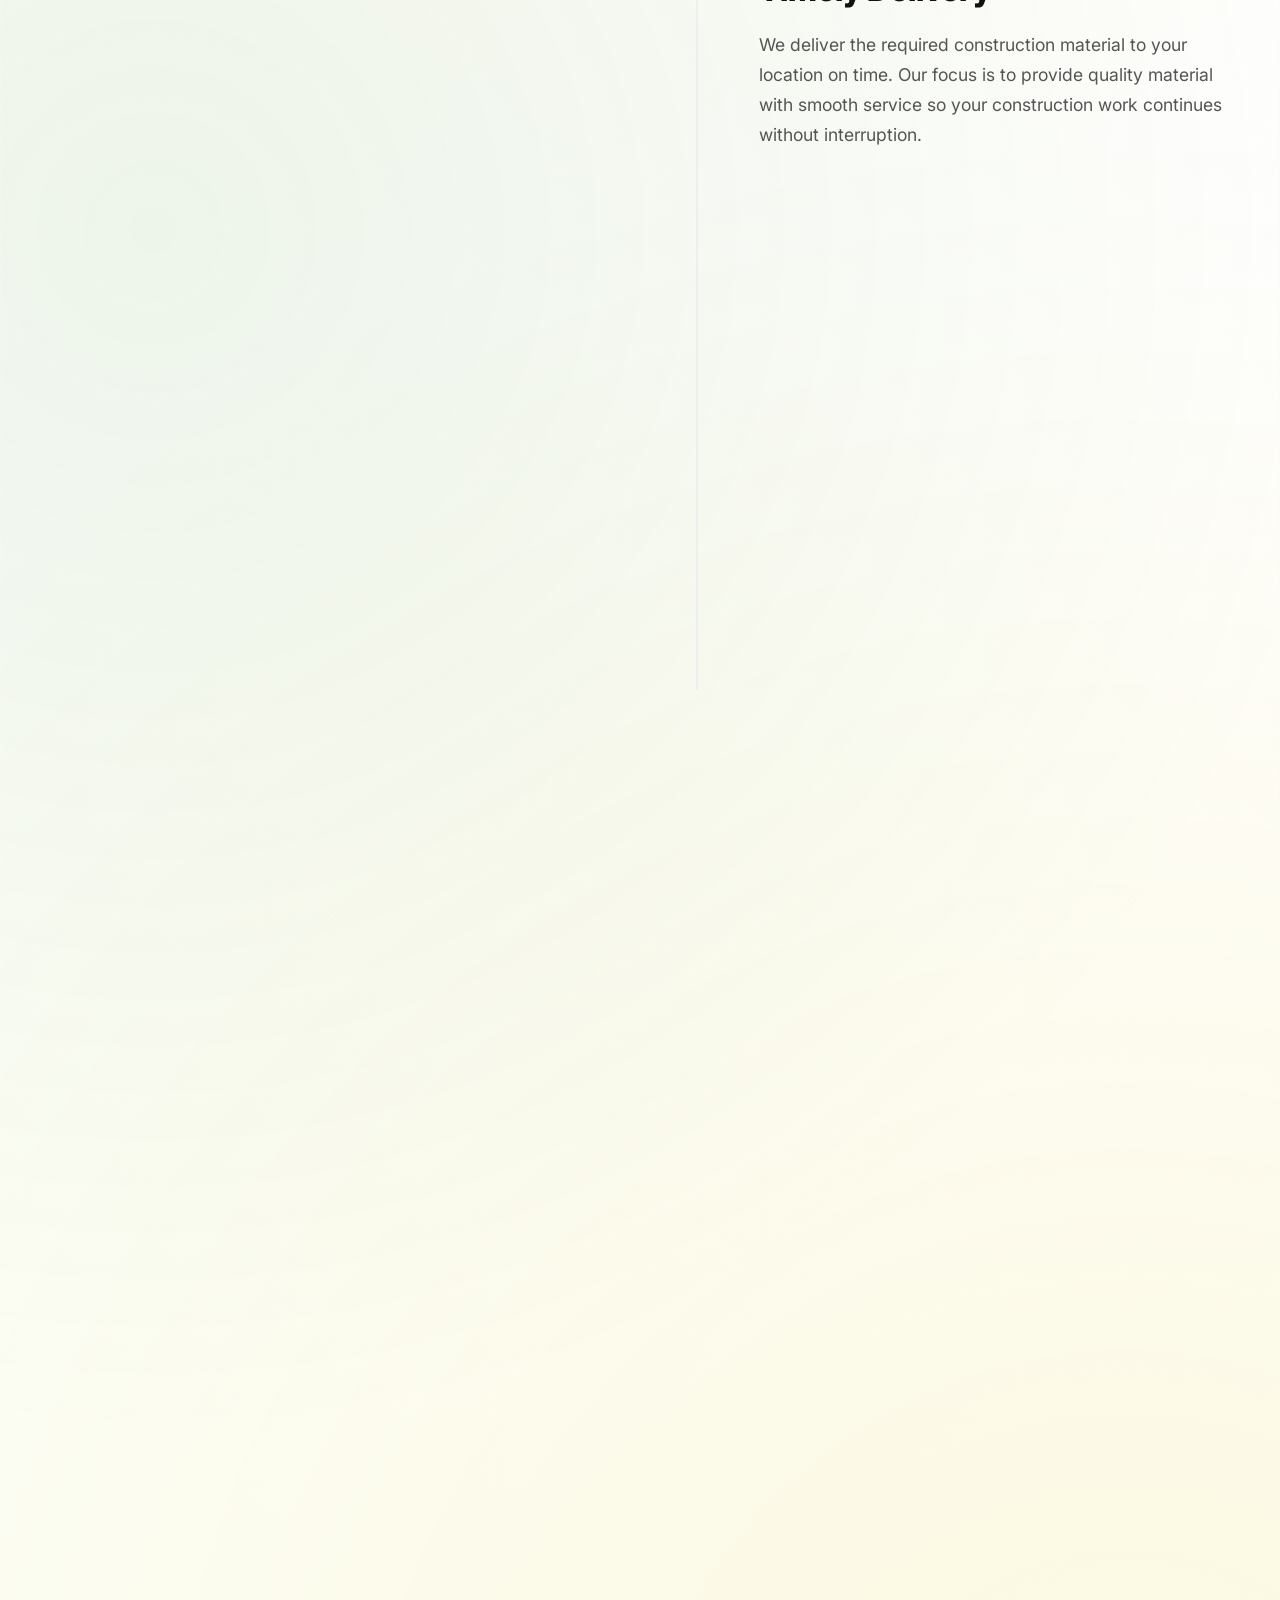
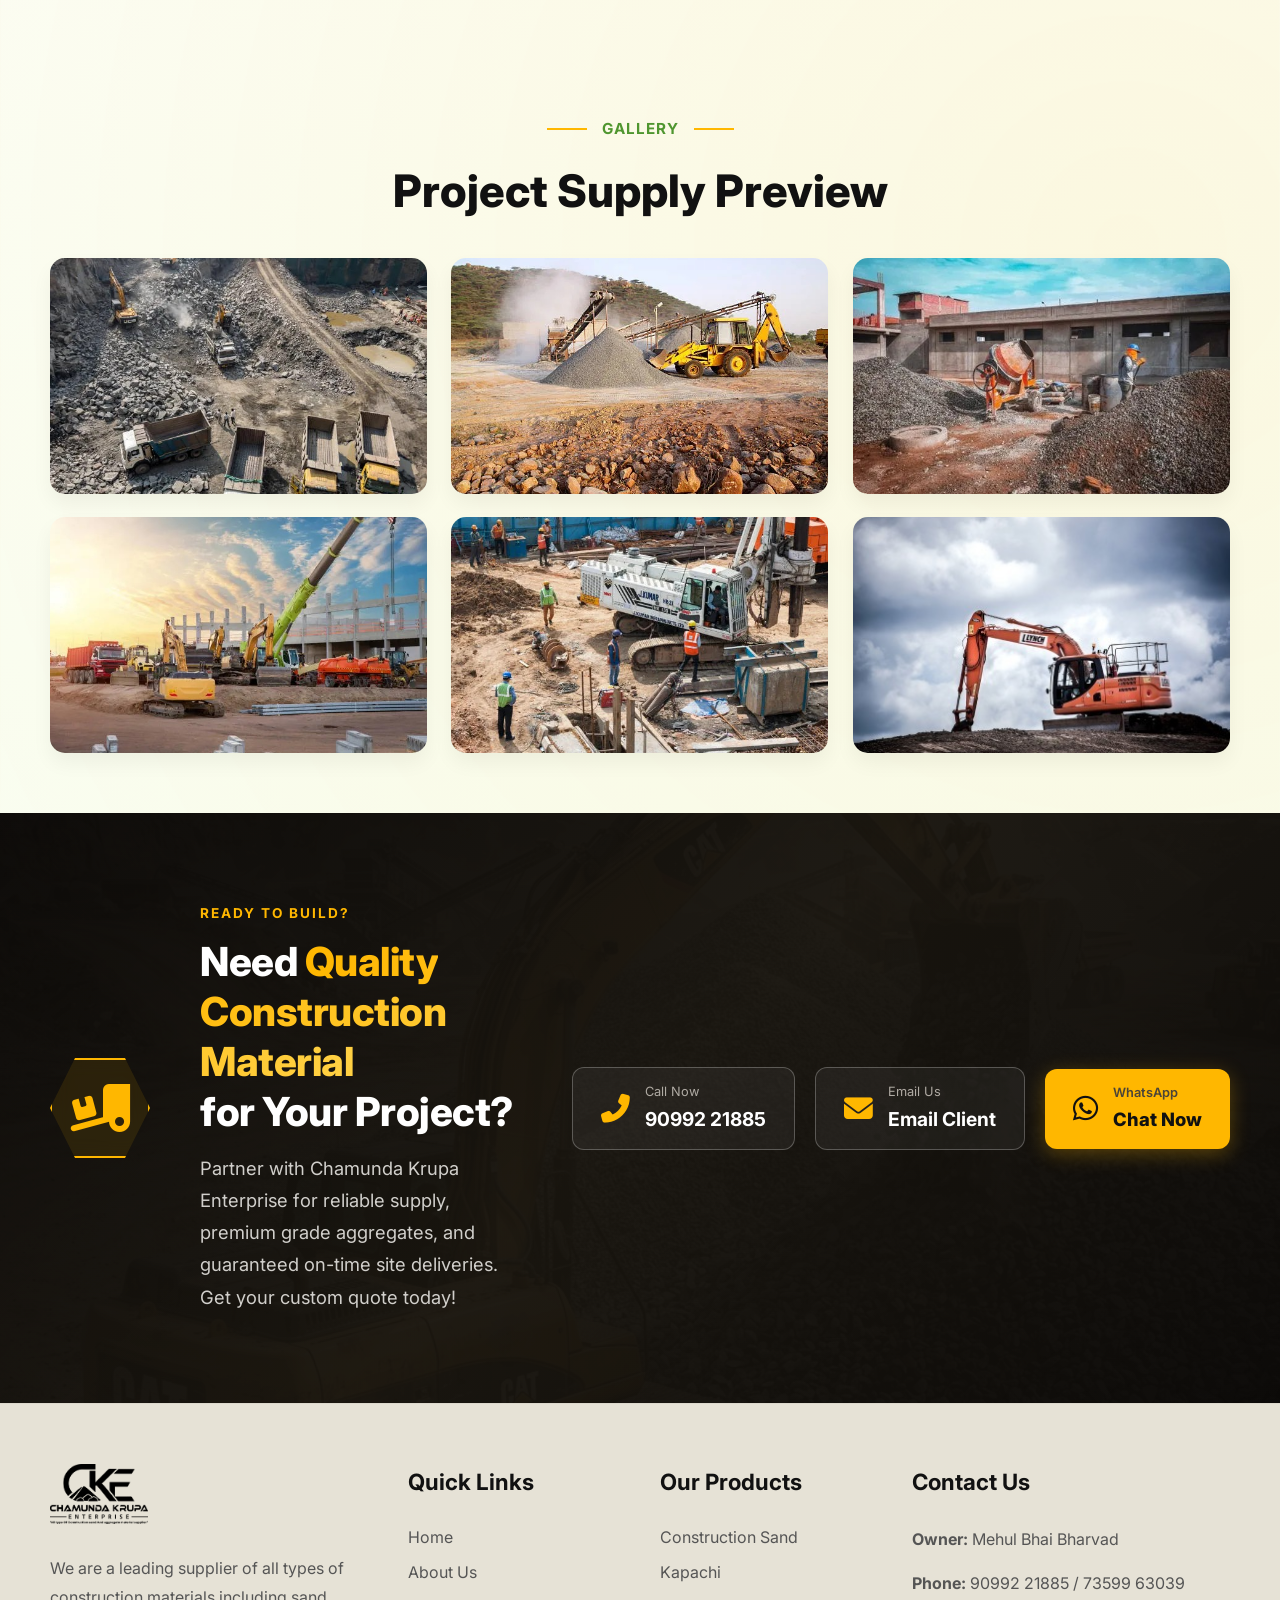
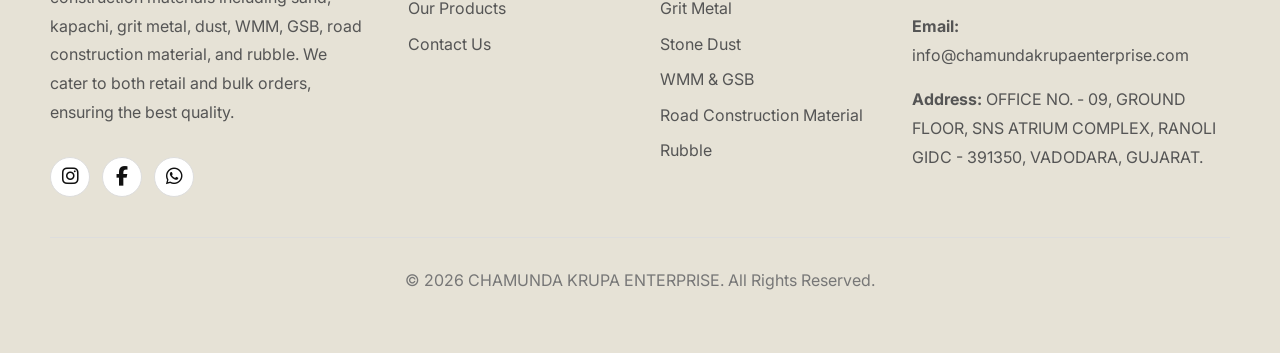
==== commit 8f161a91: "chnge" ====
--- a/index.html
+++ b/index.html
@@ -7,7 +7,7 @@
     <title>CHAMUNDA KRUPA ENTERPRISE - Reliable Supplier of Construction Materials</title>
     <meta name="description"
         content="Leading supplier of construction sand, kapachi, grit metal, dust, WMM, GSB, road construction material, rubble and aggregate materials.">
-    <link rel="stylesheet" href="style.css?v=2.4">
+    <link rel="stylesheet" href="style.css?v=2.5">
     <!-- Font Awesome for Icons -->
     <link rel="stylesheet" href="https://cdnjs.cloudflare.com/ajax/libs/font-awesome/6.4.0/css/all.min.css">
 </head>
@@ -67,7 +67,7 @@
                 </div>
             </div>
         </div>
-        <section class="about-section" id="about">
+        <section class="about-section home-about-section" id="about">
             <div class="about-image reveal reveal-right">
                 <img src="image and video/new about.png" alt="Construction Materials">
             </div>
@@ -392,7 +392,7 @@
                             <span class="btn-main">90992 21885</span>
                         </div>
                     </a>
-                    <a href="mailto:mjbharvad21@gmail.com" class="cta-btn-outline">
+                    <a href="mailto:info@chamundakrupaenterprise.com" class="cta-btn-outline">
                         <div class="cta-btn-icon"><i class="fas fa-envelope"></i></div>
                         <div class="cta-btn-text">
                             <span class="btn-sub">Email Us</span>
@@ -426,7 +426,7 @@
         <button class="lightbox-next" aria-label="Next image"><i class="fas fa-chevron-right"></i></button>
     </div>
 
-    <script src="script.js"></script>
+    <script src="script.js?v=2.5"></script>
 </body>
 
 </html>
--- a/style.css
+++ b/style.css
@@ -21,6 +21,7 @@
   background-color: var(--bg-color);
   color: var(--text-color);
   line-height: 1.6;
+  overflow-x: hidden;
 }
 
 /* Header */
@@ -30,6 +31,7 @@
   display: flex;
   justify-content: space-between;
   align-items: center;
+  gap: 24px;
   border-bottom: 1px solid #dcd8cc;
   position: sticky;
   top: 0;
@@ -38,7 +40,9 @@
 }
 
 .main-header .logo {
-  flex: 1;
+  flex: 0 0 auto;
+  position: relative;
+  z-index: 1002;
 }
 
 .main-header .logo img {
@@ -47,7 +51,7 @@
 }
 
 .centered-nav {
-  flex: 2;
+  flex: 1 1 auto;
   display: flex;
   justify-content: center;
 }
@@ -56,6 +60,7 @@
   list-style: none;
   display: flex;
   gap: 35px;
+  align-items: center;
 }
 
 .main-header nav a {
@@ -70,6 +75,10 @@
   padding-bottom: 6px;
 }
 
+.main-header nav a.active {
+  color: #000;
+}
+
 .main-header nav a::after {
   content: '';
   position: absolute;
@@ -81,6 +90,7 @@
   transition: width 0.4s cubic-bezier(0.16, 1, 0.3, 1);
 }
 
+.main-header nav a.active::after,
 .main-header nav a:hover::after {
   width: 100%;
 }
@@ -90,7 +100,7 @@
 }
 
 .header-action {
-  flex: 1;
+  flex: 0 0 auto;
   display: flex;
   justify-content: flex-end;
 }
@@ -98,6 +108,17 @@
 .header-btn {
   padding: 10px 25px;
   font-size: 0.95rem;
+}
+
+.mobile-menu-toggle,
+.mobile-header-action,
+.mobile-nav-backdrop {
+  display: none;
+}
+
+.mobile-call-btn {
+  color: var(--text-color);
+  border-color: rgba(23, 32, 23, 0.18);
 }
 
 /* Hero Section */
@@ -2463,23 +2484,187 @@
 }
 
 @media (max-width: 768px) {
+  .home-about-section {
+    flex-direction: column;
+    align-items: stretch;
+    gap: 24px;
+  }
+
+  .home-about-section .about-image,
+  .home-about-section .about-content {
+    width: 100%;
+    flex: none;
+  }
+
+  .home-about-section .about-image {
+    order: -1;
+  }
+
+  .home-about-section .about-image img {
+    width: 100%;
+    max-height: none;
+    min-height: 260px;
+    object-position: center;
+  }
+
   .main-header {
+    display: flex;
+    align-items: center;
+    gap: 12px;
+    padding: 14px 72px 14px 16px;
+  }
+
+  .main-header .logo img {
+    height: 52px;
+  }
+
+  .mobile-menu-toggle {
+    position: absolute;
+    top: 50%;
+    right: 16px;
+    transform: translateY(-50%);
+    z-index: 1002;
+    width: 48px;
+    height: 48px;
+    display: inline-flex;
     flex-direction: column;
-    gap: 15px;
-    padding: 15px;
+    align-items: center;
+    justify-content: center;
+    gap: 5px;
+    border: 1px solid rgba(23, 32, 23, 0.12);
+    border-radius: 14px;
+    background: #111;
+    box-shadow: 0 12px 30px rgba(0, 0, 0, 0.16);
+    cursor: pointer;
+    transition: background-color 0.3s ease, border-color 0.3s ease, box-shadow 0.3s ease;
+  }
+
+  .mobile-menu-toggle:hover {
+    background: #262626;
+    border-color: #262626;
+    box-shadow: 0 16px 36px rgba(0, 0, 0, 0.2);
+  }
+
+  .mobile-menu-toggle span {
+    width: 18px;
+    height: 2px;
+    border-radius: 999px;
+    background: #fff;
+    transition: transform 0.3s ease, opacity 0.3s ease;
+  }
+
+  .main-header.menu-open .mobile-menu-toggle span:nth-child(1) {
+    transform: translateY(7px) rotate(45deg);
+  }
+
+  .main-header.menu-open .mobile-menu-toggle span:nth-child(2) {
+    opacity: 0;
+  }
+
+  .main-header.menu-open .mobile-menu-toggle span:nth-child(3) {
+    transform: translateY(-7px) rotate(-45deg);
+  }
+
+  .centered-nav {
+    position: fixed;
+    top: 0;
+    right: 0;
+    width: min(88vw, 360px);
+    height: 100dvh;
+    display: flex;
+    flex-direction: column;
+    justify-content: flex-start;
+    gap: 22px;
+    padding: 94px 22px 28px;
+    background: linear-gradient(180deg, #f8f2e5 0%, #fffdf8 100%);
+    border-left: 1px solid rgba(220, 216, 204, 0.9);
+    box-shadow: -24px 0 60px rgba(18, 18, 18, 0.14);
+    overflow-y: auto;
+    clip-path: inset(0 0 0 100%);
+    opacity: 0;
+    visibility: hidden;
+    pointer-events: none;
+    transition: clip-path 0.35s cubic-bezier(0.16, 1, 0.3, 1), opacity 0.25s ease, visibility 0.25s ease;
+    z-index: 1001;
+  }
+
+  .main-header.menu-open .centered-nav {
+    clip-path: inset(0);
+    opacity: 1;
+    visibility: visible;
+    pointer-events: auto;
   }
 
   .main-header nav ul {
-    gap: 15px;
+    width: 100%;
+    flex-direction: column;
+    align-items: stretch;
+    gap: 10px;
+  }
+
+  .main-header nav li {
+    width: 100%;
   }
 
   .main-header nav a {
-    font-size: 0.95rem;
+    width: 100%;
+    display: flex;
+    align-items: center;
+    justify-content: space-between;
+    padding: 14px 16px;
+    border-radius: 14px;
+    background: rgba(255, 255, 255, 0.8);
+    border: 1px solid rgba(23, 32, 23, 0.06);
+    font-size: 0.98rem;
+    letter-spacing: 0.08em;
+    padding-bottom: 14px;
+  }
+
+  .main-header nav a::after {
+    display: none;
+  }
+
+  .main-header nav a.active {
+    background: #111;
+    color: #fff;
+    border-color: #111;
+  }
+
+  .mobile-header-action {
+    display: grid;
+    gap: 12px;
+    width: 100%;
+    margin-top: auto;
+    padding-top: 8px;
+  }
+
+  .mobile-header-action .btn {
+    width: 100%;
   }
 
   .header-action {
     display: none;
-    /* Hide button on mobile to save space */
+  }
+
+  .mobile-nav-backdrop {
+    position: fixed;
+    inset: 0;
+    display: block;
+    background: rgba(17, 17, 17, 0.36);
+    backdrop-filter: blur(5px);
+    opacity: 0;
+    visibility: hidden;
+    transition: opacity 0.25s ease, visibility 0.25s ease;
+    z-index: 999;
+  }
+
+  .main-header.menu-open + .mobile-nav-backdrop {
+    opacity: 1;
+    visibility: visible;
+  }
+
+  body.menu-open {
+    overflow: hidden;
   }
 
   .about-section,
@@ -2503,8 +2688,31 @@
     align-items: center;
   }
 
+  .hero-buttons {
+    flex-direction: column;
+    align-items: stretch;
+    gap: 14px;
+  }
+
+  .hero-content,
+  .hero p {
+    max-width: 100%;
+  }
+
+  .hero-buttons .btn {
+    width: 100%;
+  }
+
   .hero h1 {
     font-size: 2.2rem;
+  }
+
+  .reveal-left {
+    transform: translateX(-20px);
+  }
+
+  .reveal-right {
+    transform: translateX(20px);
   }
 
   .footer-content {
@@ -2561,21 +2769,22 @@
 }
 
 @media (max-width: 480px) {
+  .home-about-section {
+    gap: 20px;
+  }
+
+  .home-about-section .about-image img {
+    min-height: 220px;
+    border-radius: 18px;
+  }
+
   .main-header {
-    padding: 10px;
-  }
-
-  .main-header .logo img {
-    height: 52px;
-  }
-
-  .main-header nav ul {
-    gap: 10px;
-  }
-
-  .main-header nav a {
-    font-size: 0.78rem;
-    letter-spacing: 0.02em;
+    padding: 12px 14px;
+  }
+
+  .centered-nav {
+    width: min(100vw, 320px);
+    padding: 86px 16px 22px;
   }
 
   .hero {
@@ -3943,6 +4152,13 @@
     gap: 34px;
   }
 
+  .ck-hero-copy h1,
+  .ck-hero-copy p,
+  .ck-products-hero-copy h1,
+  .ck-products-hero-copy p {
+    max-width: 100%;
+  }
+
   .ck-hero-panel {
     padding: 22px;
   }
@@ -4909,6 +5125,7 @@
   display: flex;
   flex-direction: column;
   gap: 36px;
+  align-self: start;
 }
 
 .info-section-header .section-label {
@@ -4925,6 +5142,7 @@
   font-size: clamp(2rem, 3.5vw, 3.2rem);
   line-height: 1.1;
   color: var(--text-color);
+  margin-top: 0;
   margin-bottom: 18px;
 }
 
@@ -4932,6 +5150,7 @@
   font-size: 1.05rem;
   line-height: 1.75;
   color: var(--text-muted);
+  margin-top: 0;
 }
 
 .ck-info-cards-grid {
@@ -5133,6 +5352,8 @@
 /* Form Panel */
 .ck-contact-form-panel {
   position: relative;
+  align-self: start;
+  padding-top: 26px;
 }
 
 .form-card-wrapper {
@@ -5152,6 +5373,7 @@
 .form-header h3 {
   font-size: 1.75rem;
   font-weight: 700;
+  margin-top: 0;
   margin-bottom: 8px;
   color: var(--ck-ink);
   font-family: 'DM Serif Display', Georgia, serif;
@@ -5160,6 +5382,7 @@
 .form-header p {
   font-size: 0.95rem;
   color: var(--ck-muted);
+  margin-top: 0;
 }
 
 .form-grid {
@@ -5379,6 +5602,22 @@
   display: flex;
 }
 
+.form-botcheck-field {
+  display: none !important;
+}
+
+.form-submit-message {
+  min-height: 1.5rem;
+  margin: 16px 2px 0;
+  font-size: 0.95rem;
+  font-weight: 600;
+  color: #b42318;
+}
+
+.form-submit-message.is-success {
+  color: #2f6f25;
+}
+
 @keyframes ck-dot-pulse {
   0%, 100% {
     transform: scale(0.35);
@@ -5531,6 +5770,10 @@
     grid-template-columns: 1fr;
     gap: 48px;
   }
+
+  .ck-contact-form-panel {
+    padding-top: 0;
+  }
   
   .ck-contact-section {
     padding-top: 60px;
@@ -5596,7 +5839,12 @@
 
   .card-value {
     font-size: 0.95rem;
-    white-space: nowrap;
+    white-space: normal;
+    overflow-wrap: anywhere;
+  }
+
+  .card-value a {
+    word-break: break-word;
   }
   
   .card-hint {
@@ -5606,6 +5854,21 @@
 
   .card-address {
     font-size: 0.88rem;
+  }
+
+  .ck-whatsapp-banner {
+    flex-direction: column;
+    align-items: flex-start;
+    padding: 24px 20px;
+  }
+
+  .btn-wa {
+    width: 100%;
+    justify-content: center;
+  }
+
+  .form-card-wrapper {
+    padding: 24px 18px;
   }
 }
 
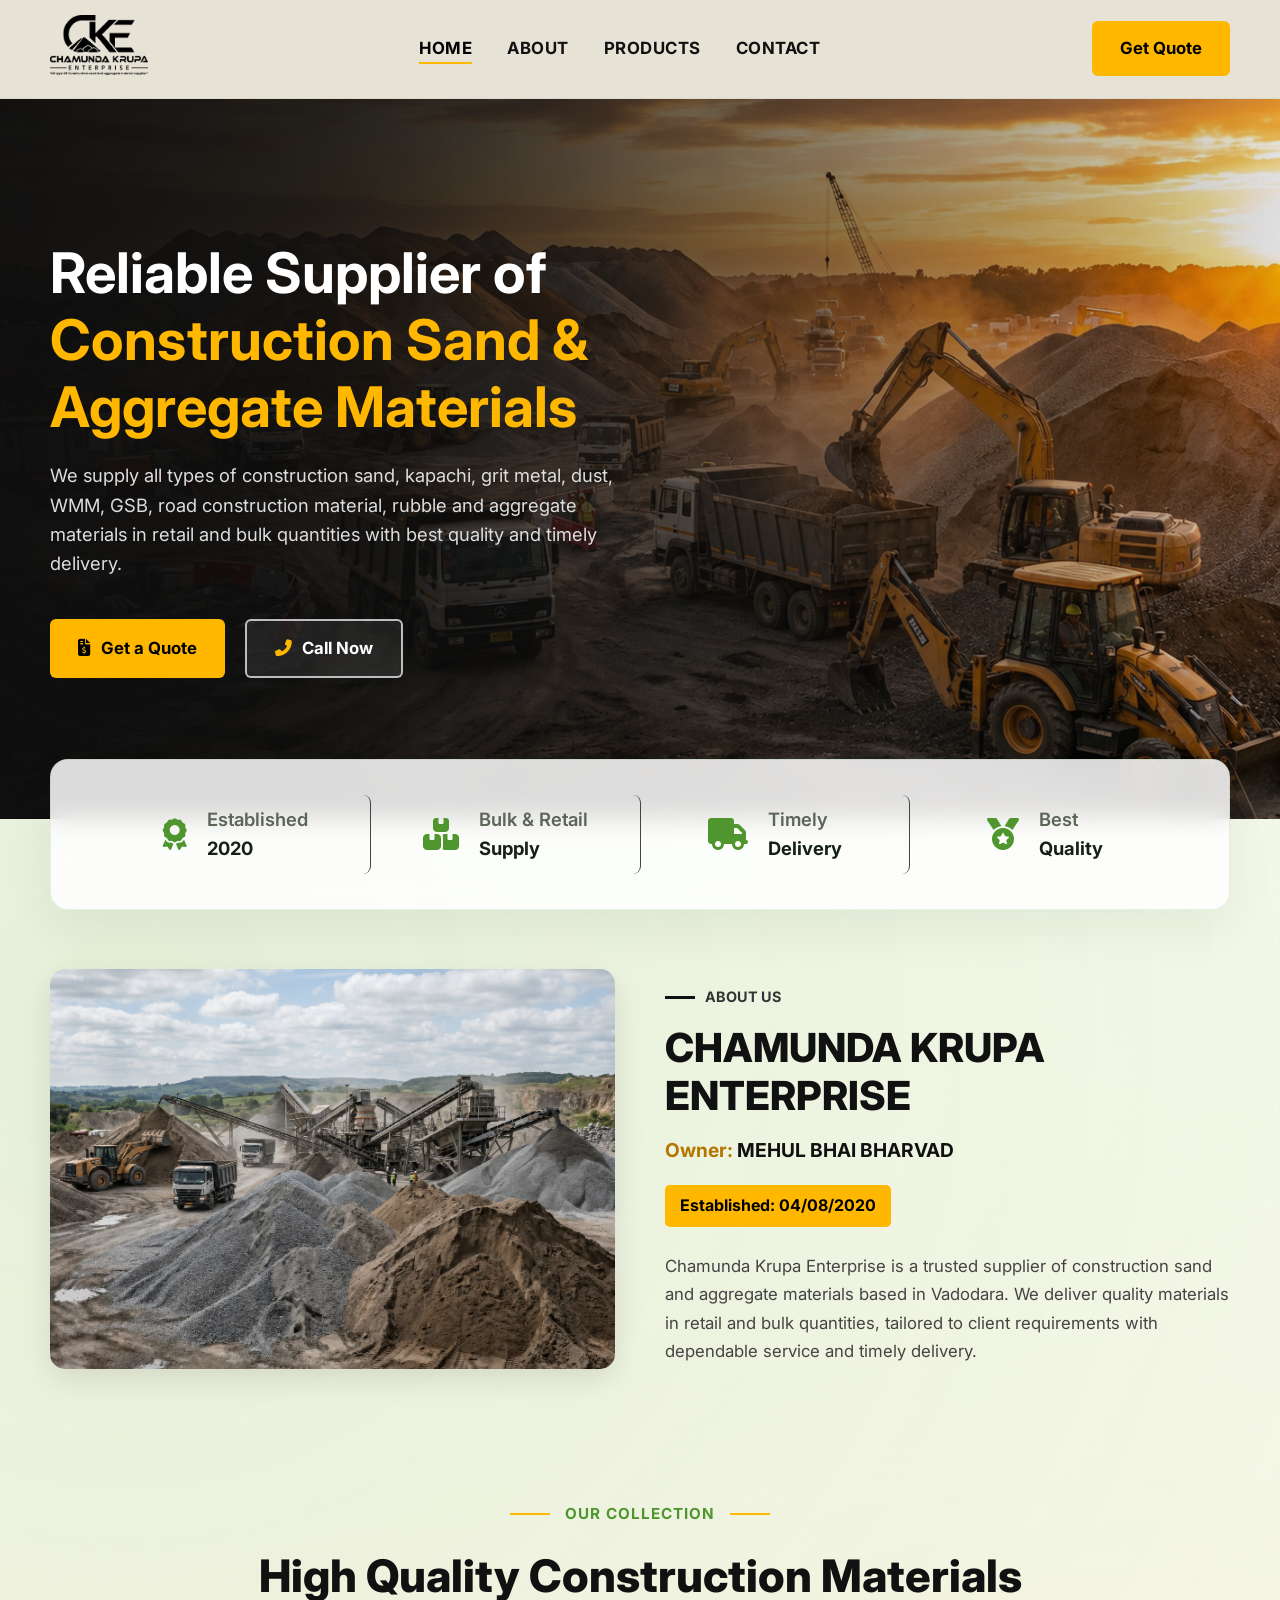
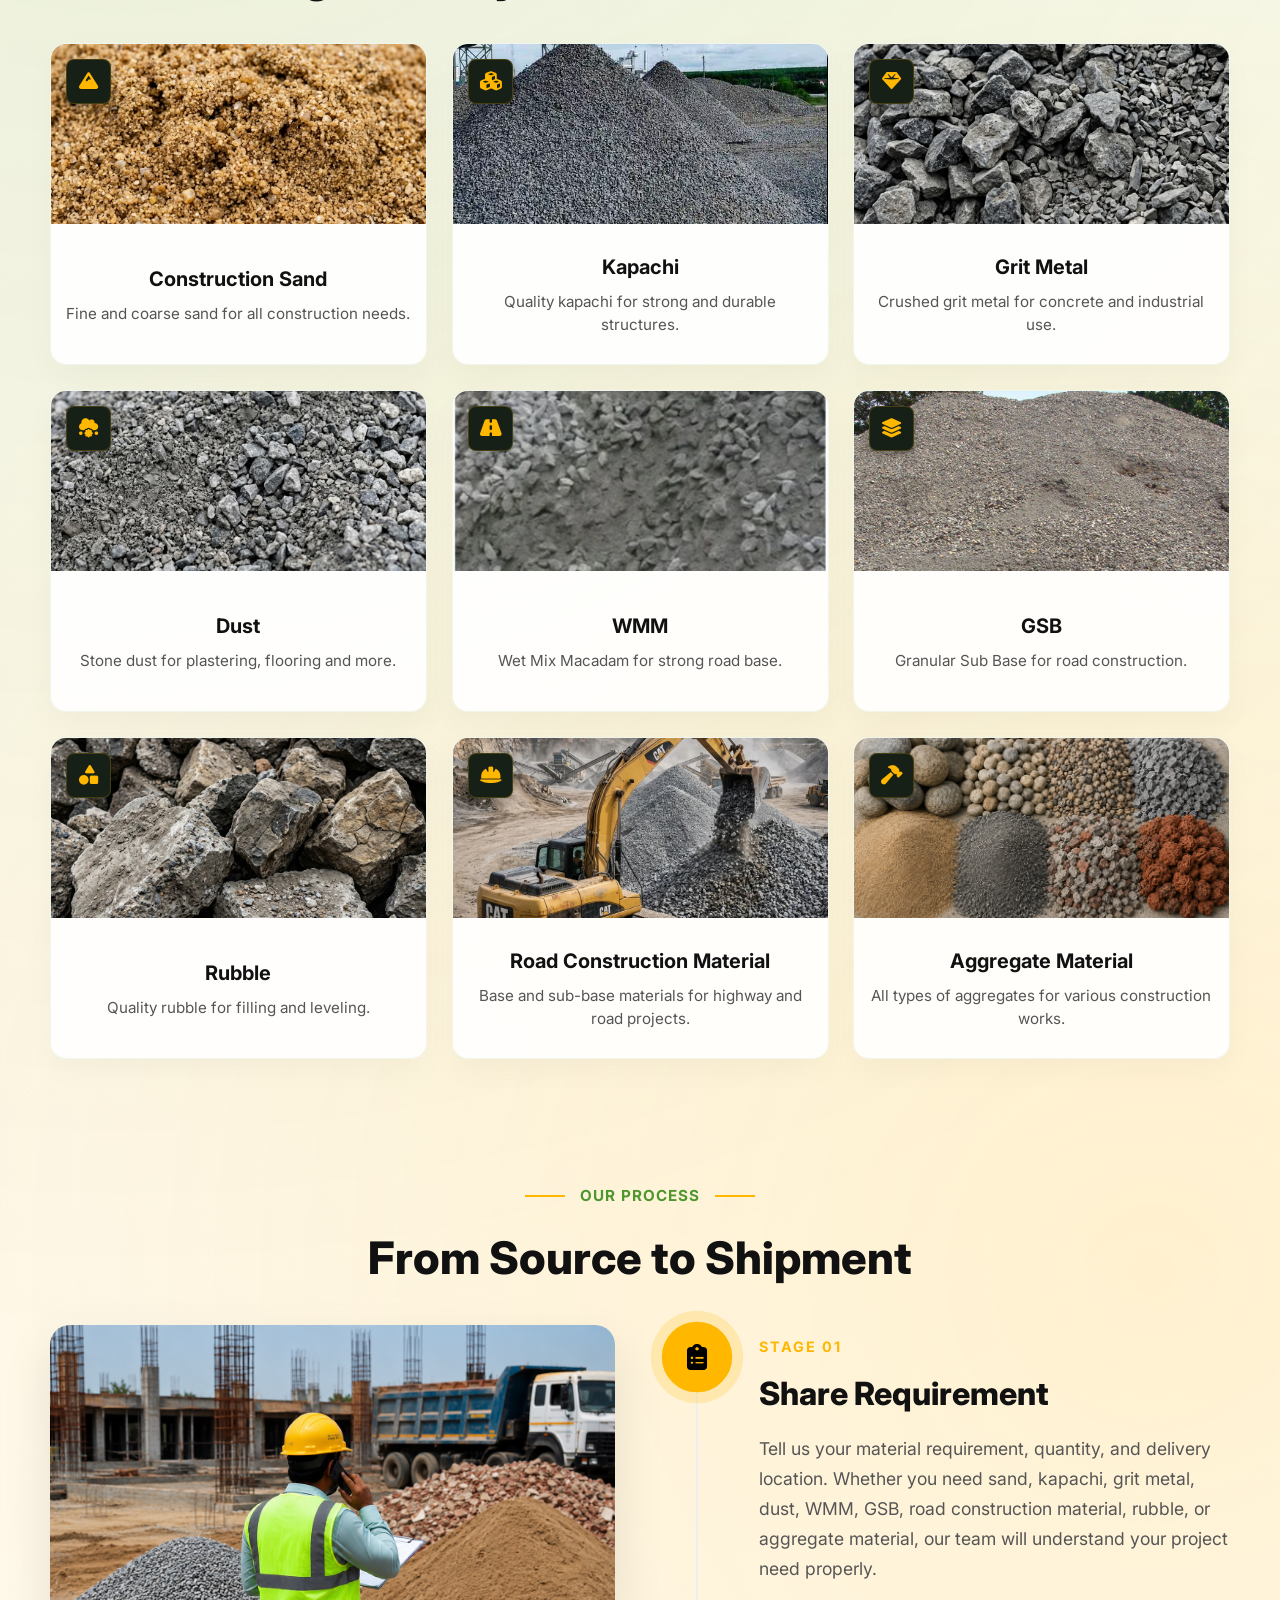
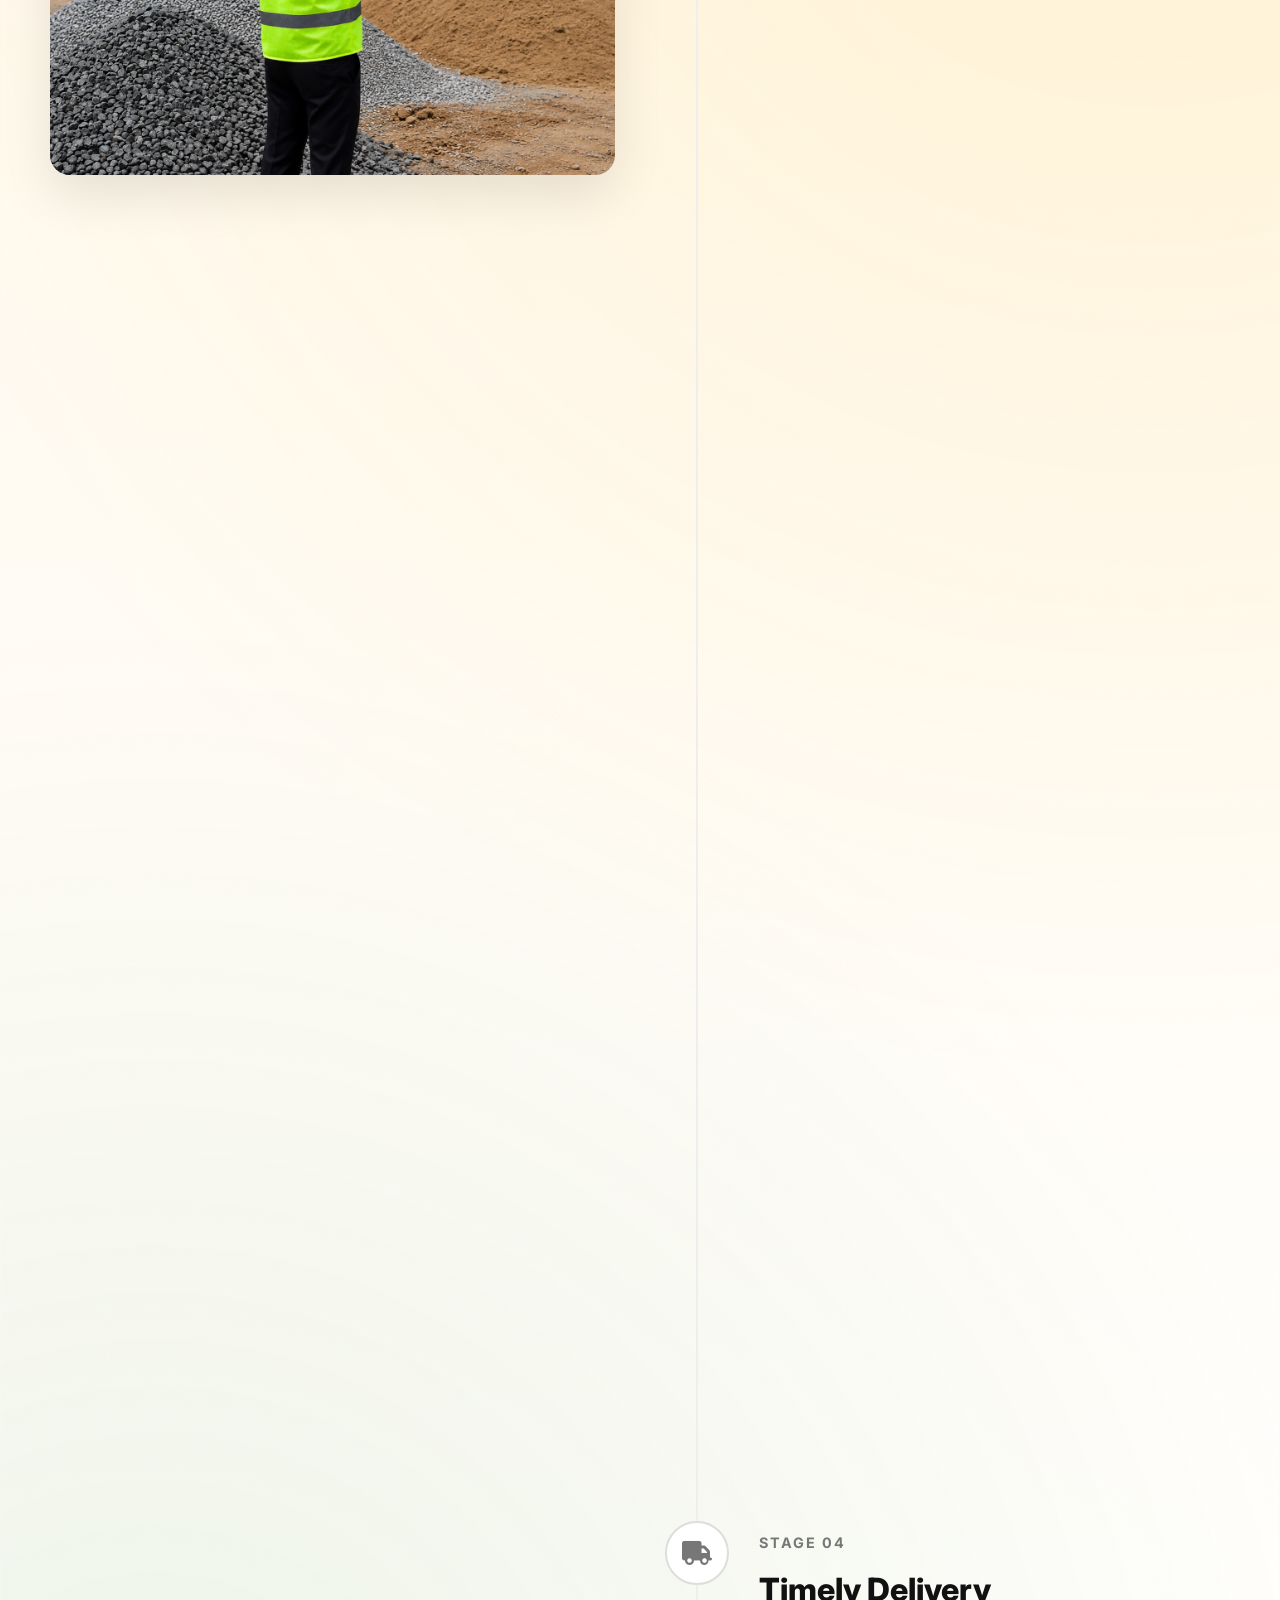
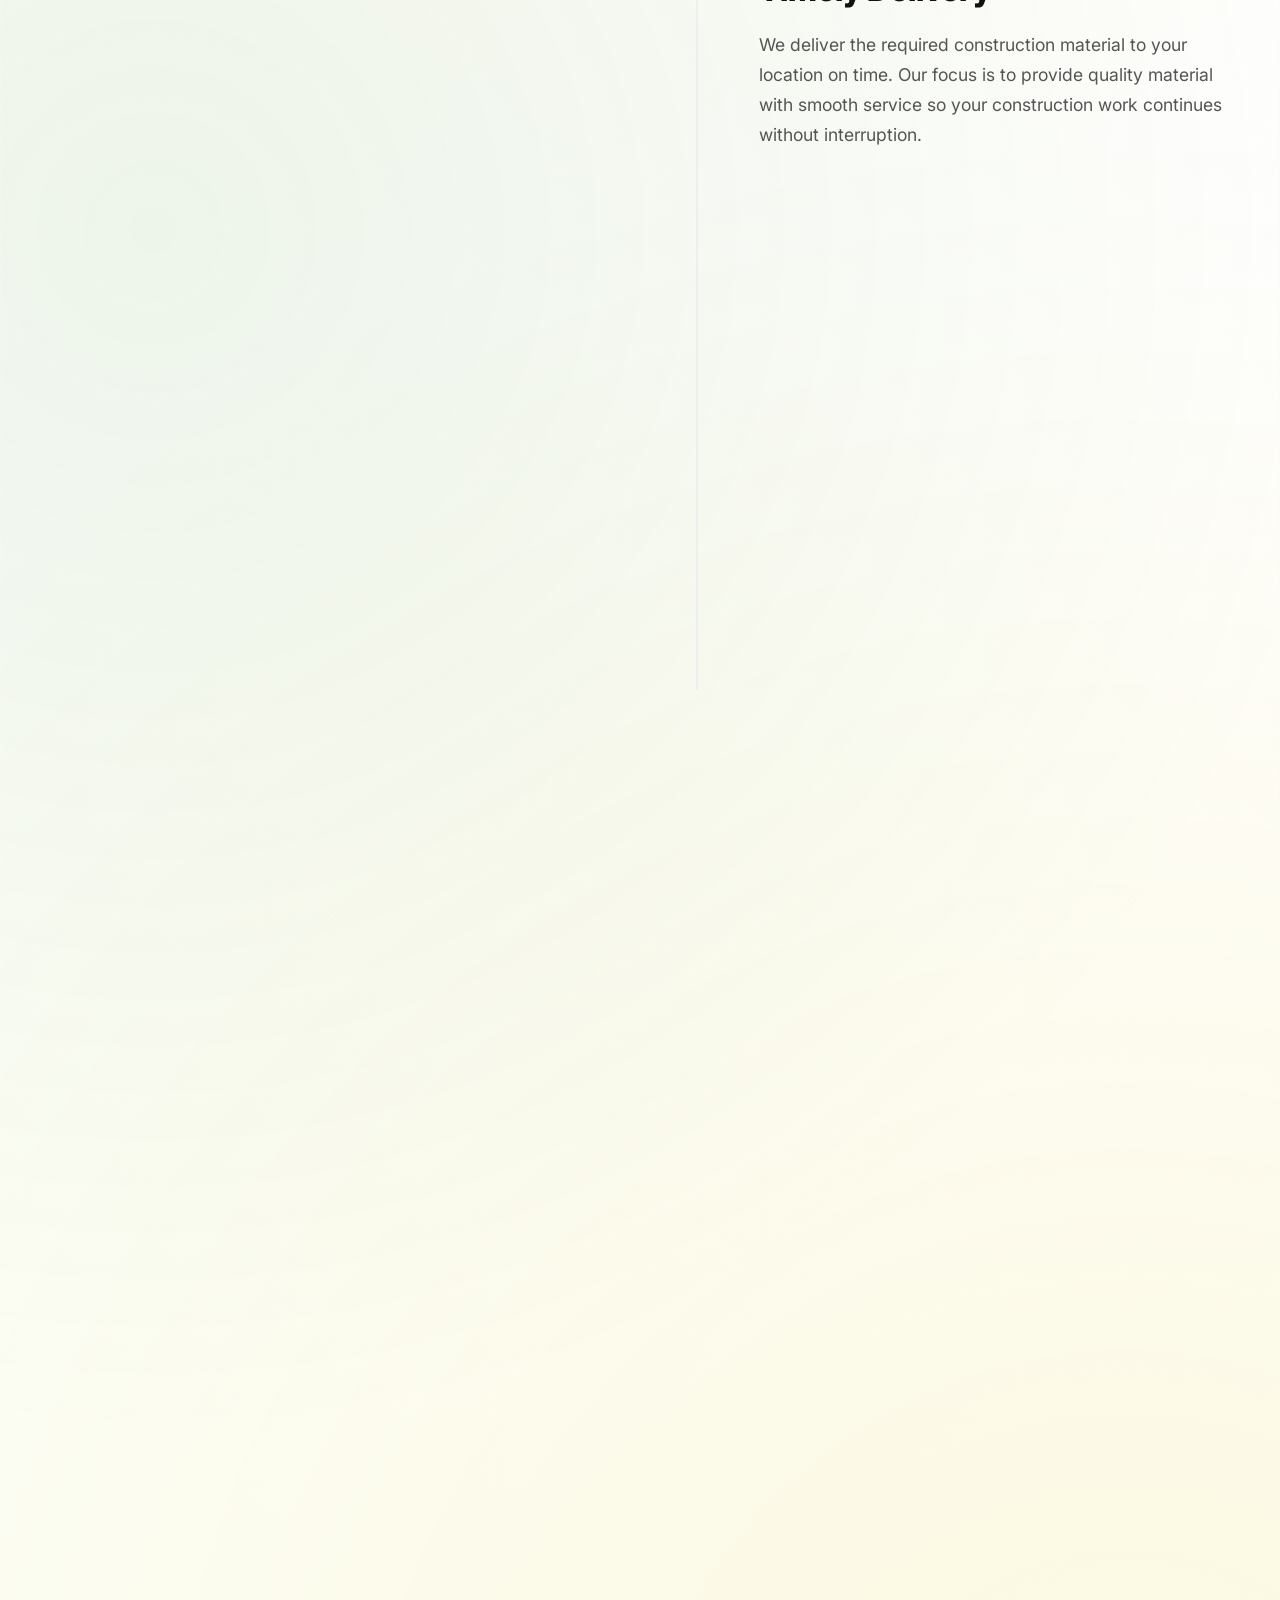
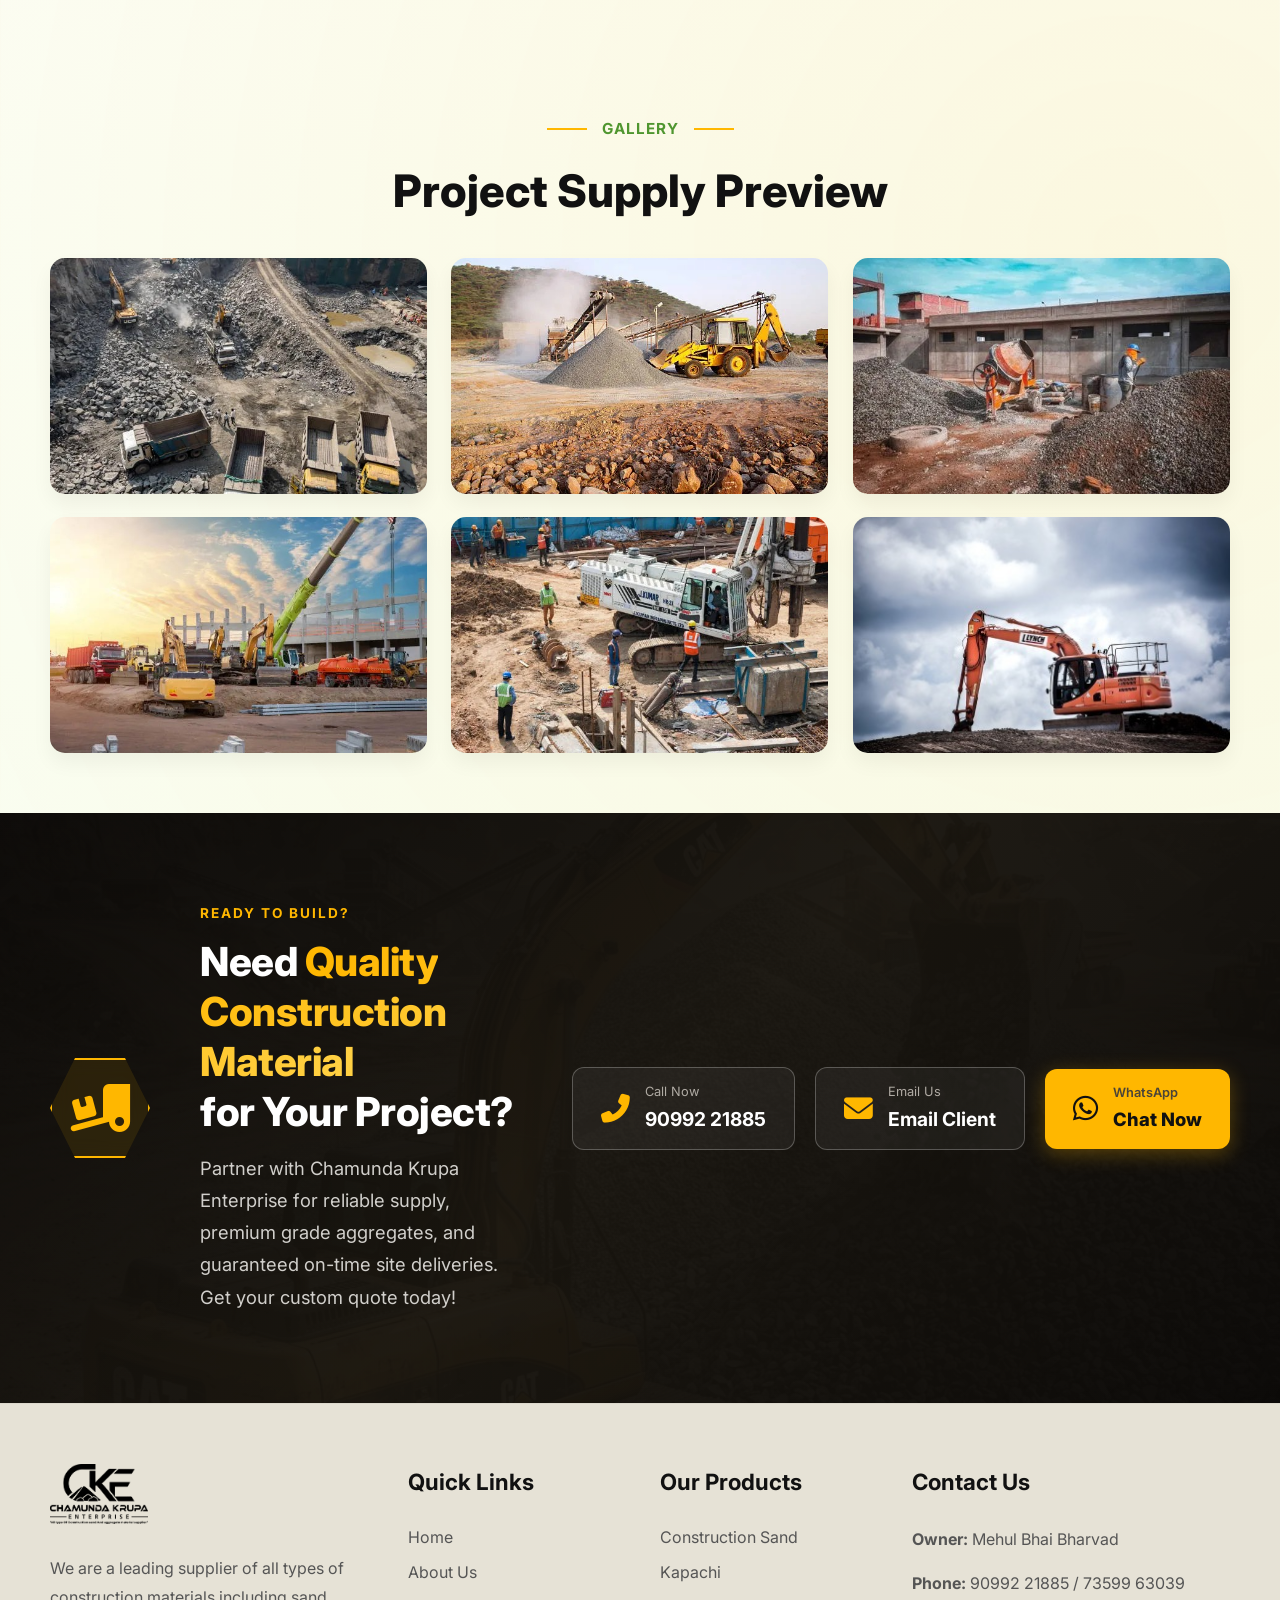
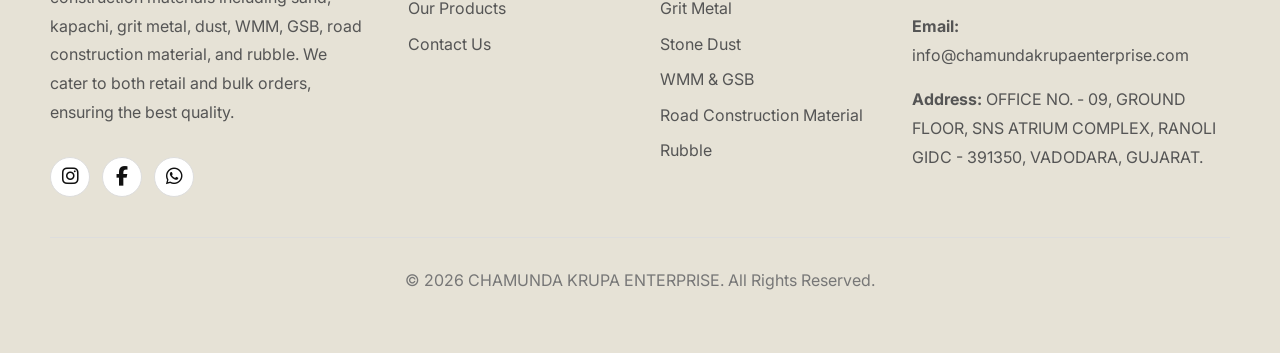
==== commit 512ed914: "chnge" ====
--- a/index.html
+++ b/index.html
@@ -7,6 +7,8 @@
     <title>CHAMUNDA KRUPA ENTERPRISE - Reliable Supplier of Construction Materials</title>
     <meta name="description"
         content="Leading supplier of construction sand, kapachi, grit metal, dust, WMM, GSB, road construction material, rubble and aggregate materials.">
+    <link rel="icon" type="image/png" href="image and video/logo.png">
+    <link rel="apple-touch-icon" href="image and video/logo.png">
     <link rel="stylesheet" href="style.css?v=2.5">
     <!-- Font Awesome for Icons -->
     <link rel="stylesheet" href="https://cdnjs.cloudflare.com/ajax/libs/font-awesome/6.4.0/css/all.min.css">
